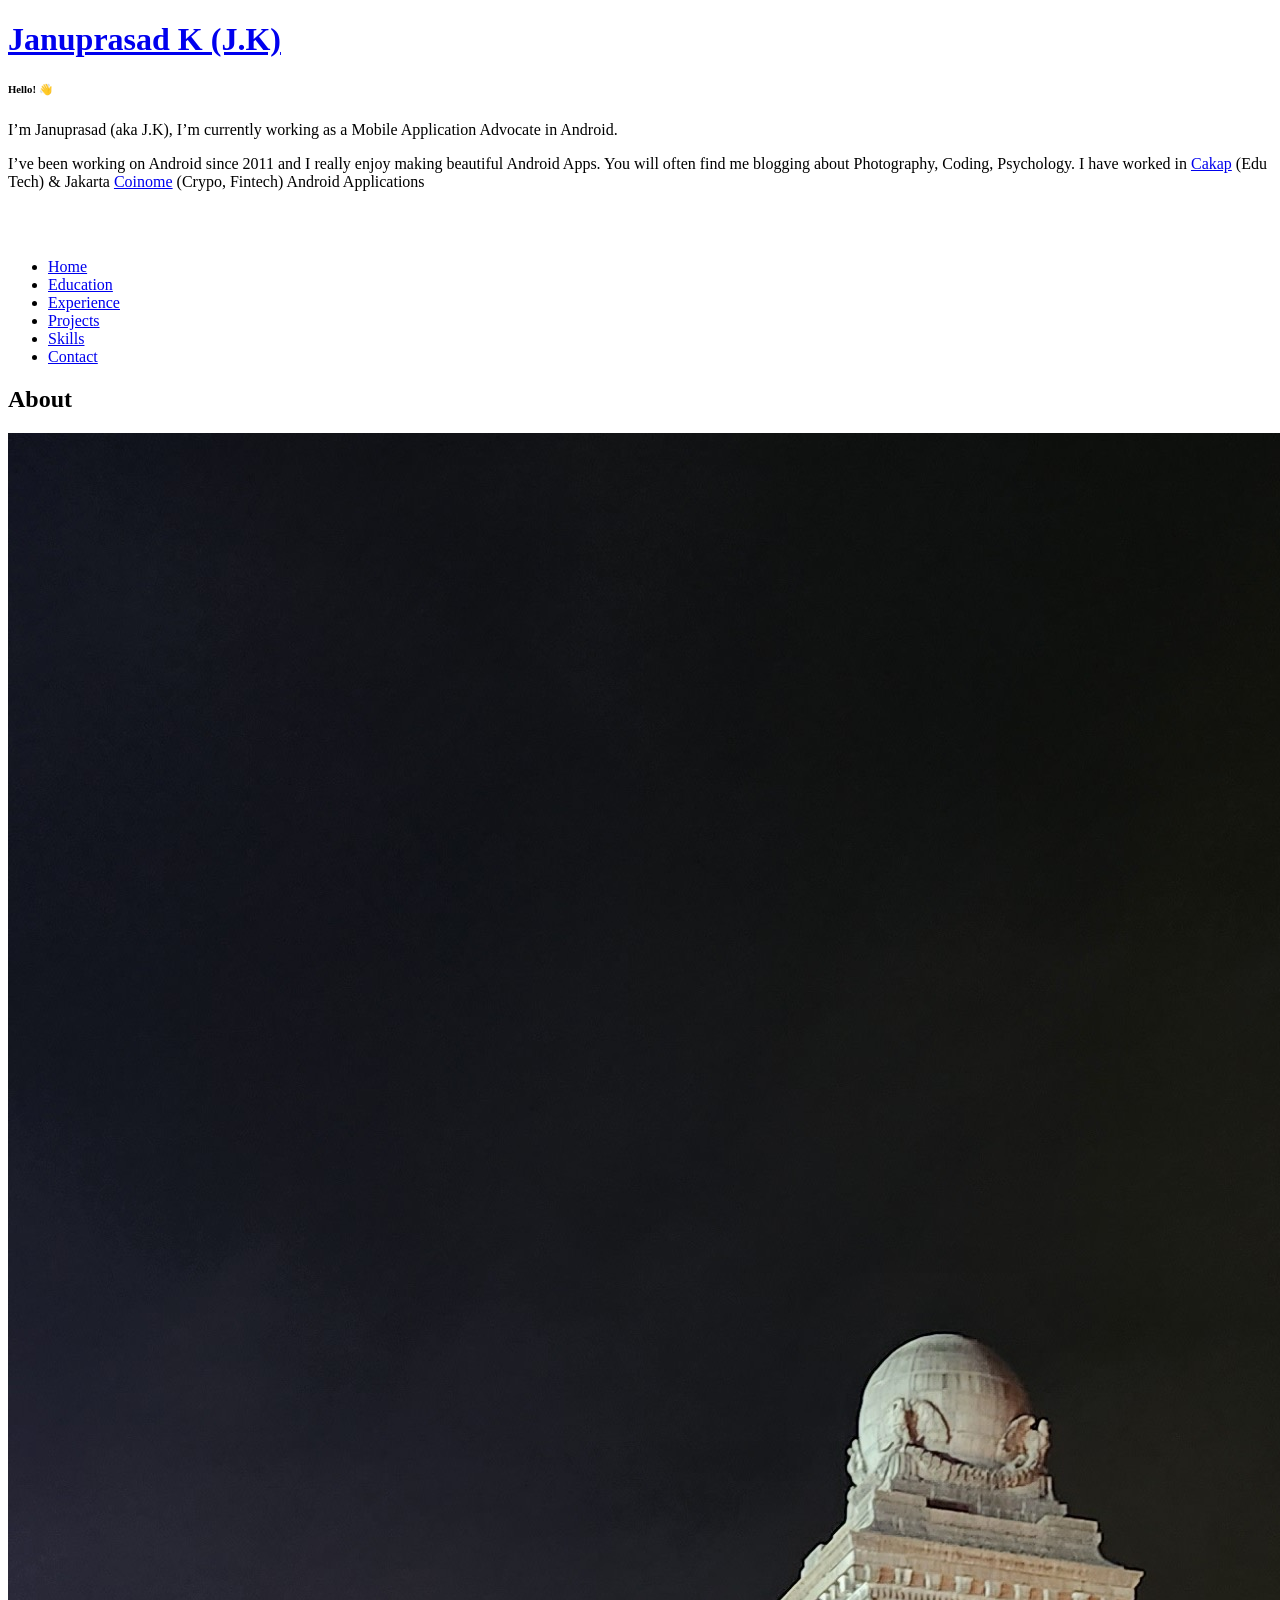
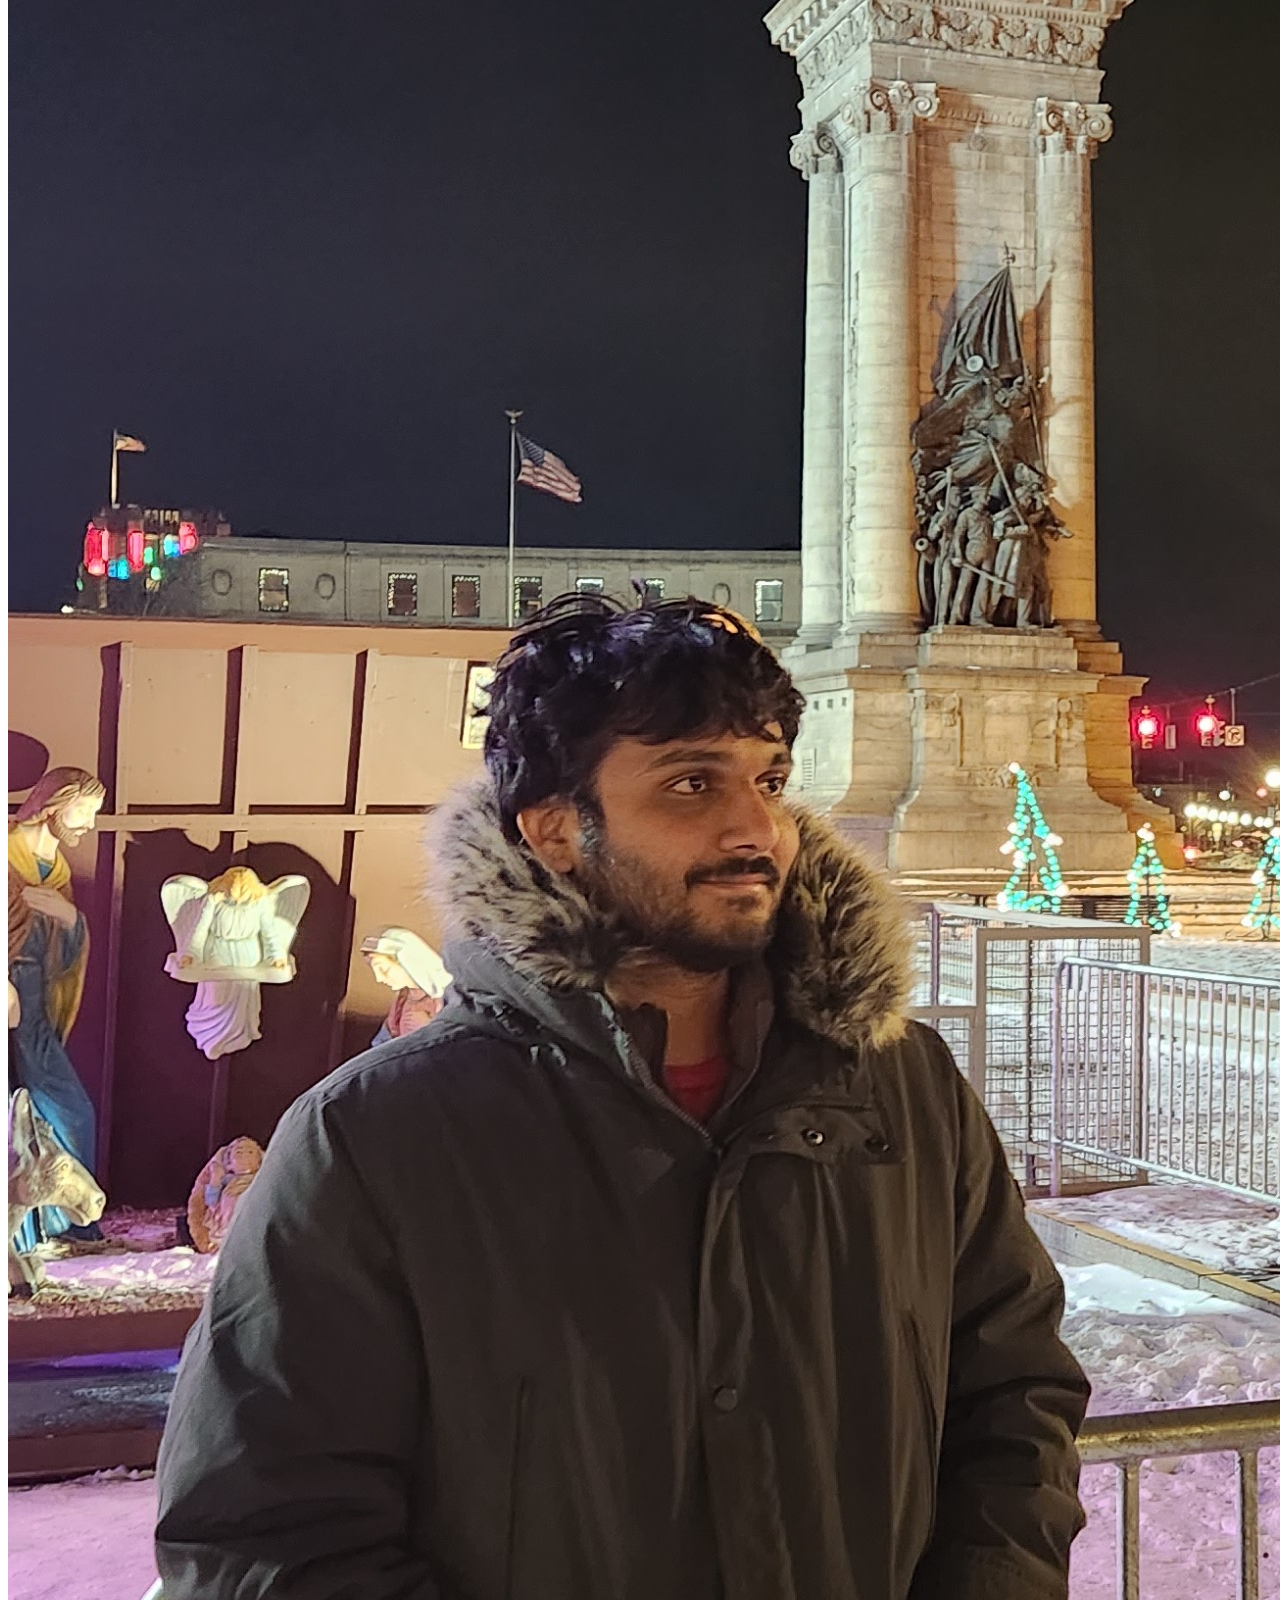
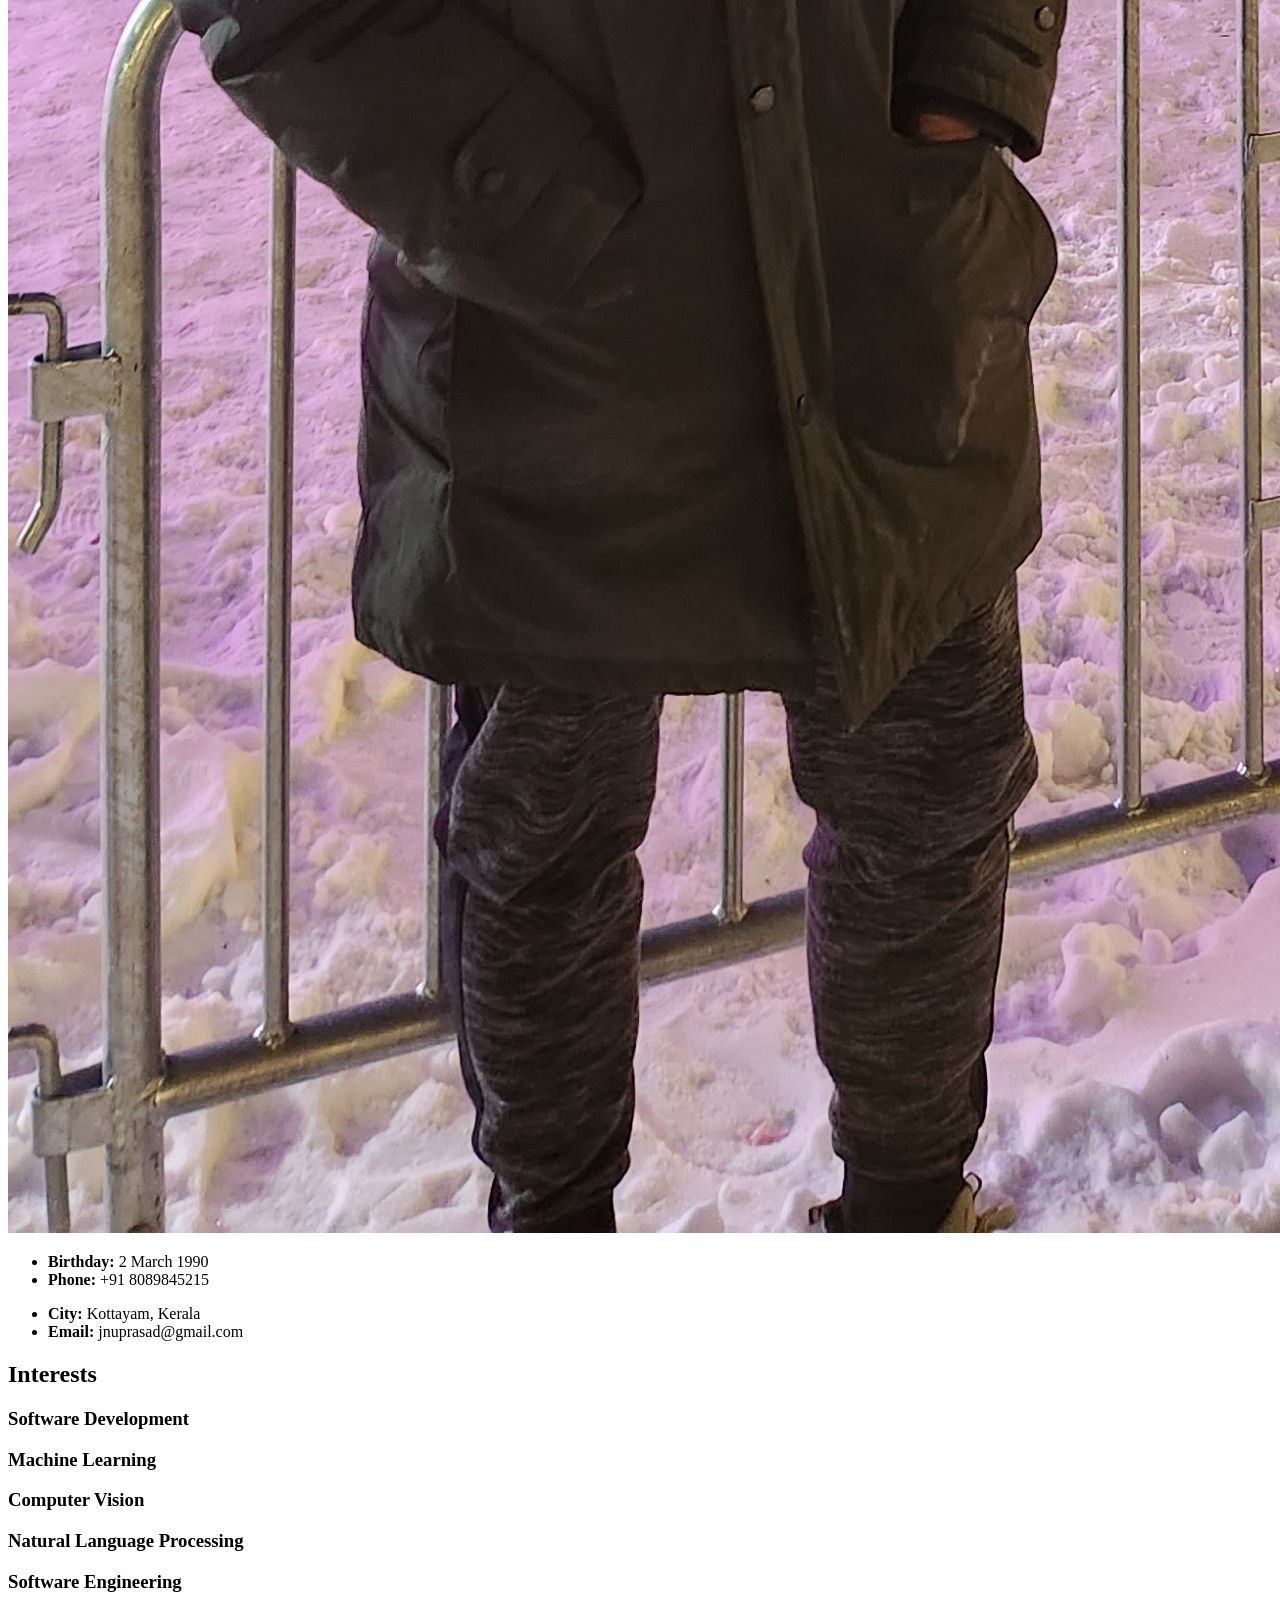
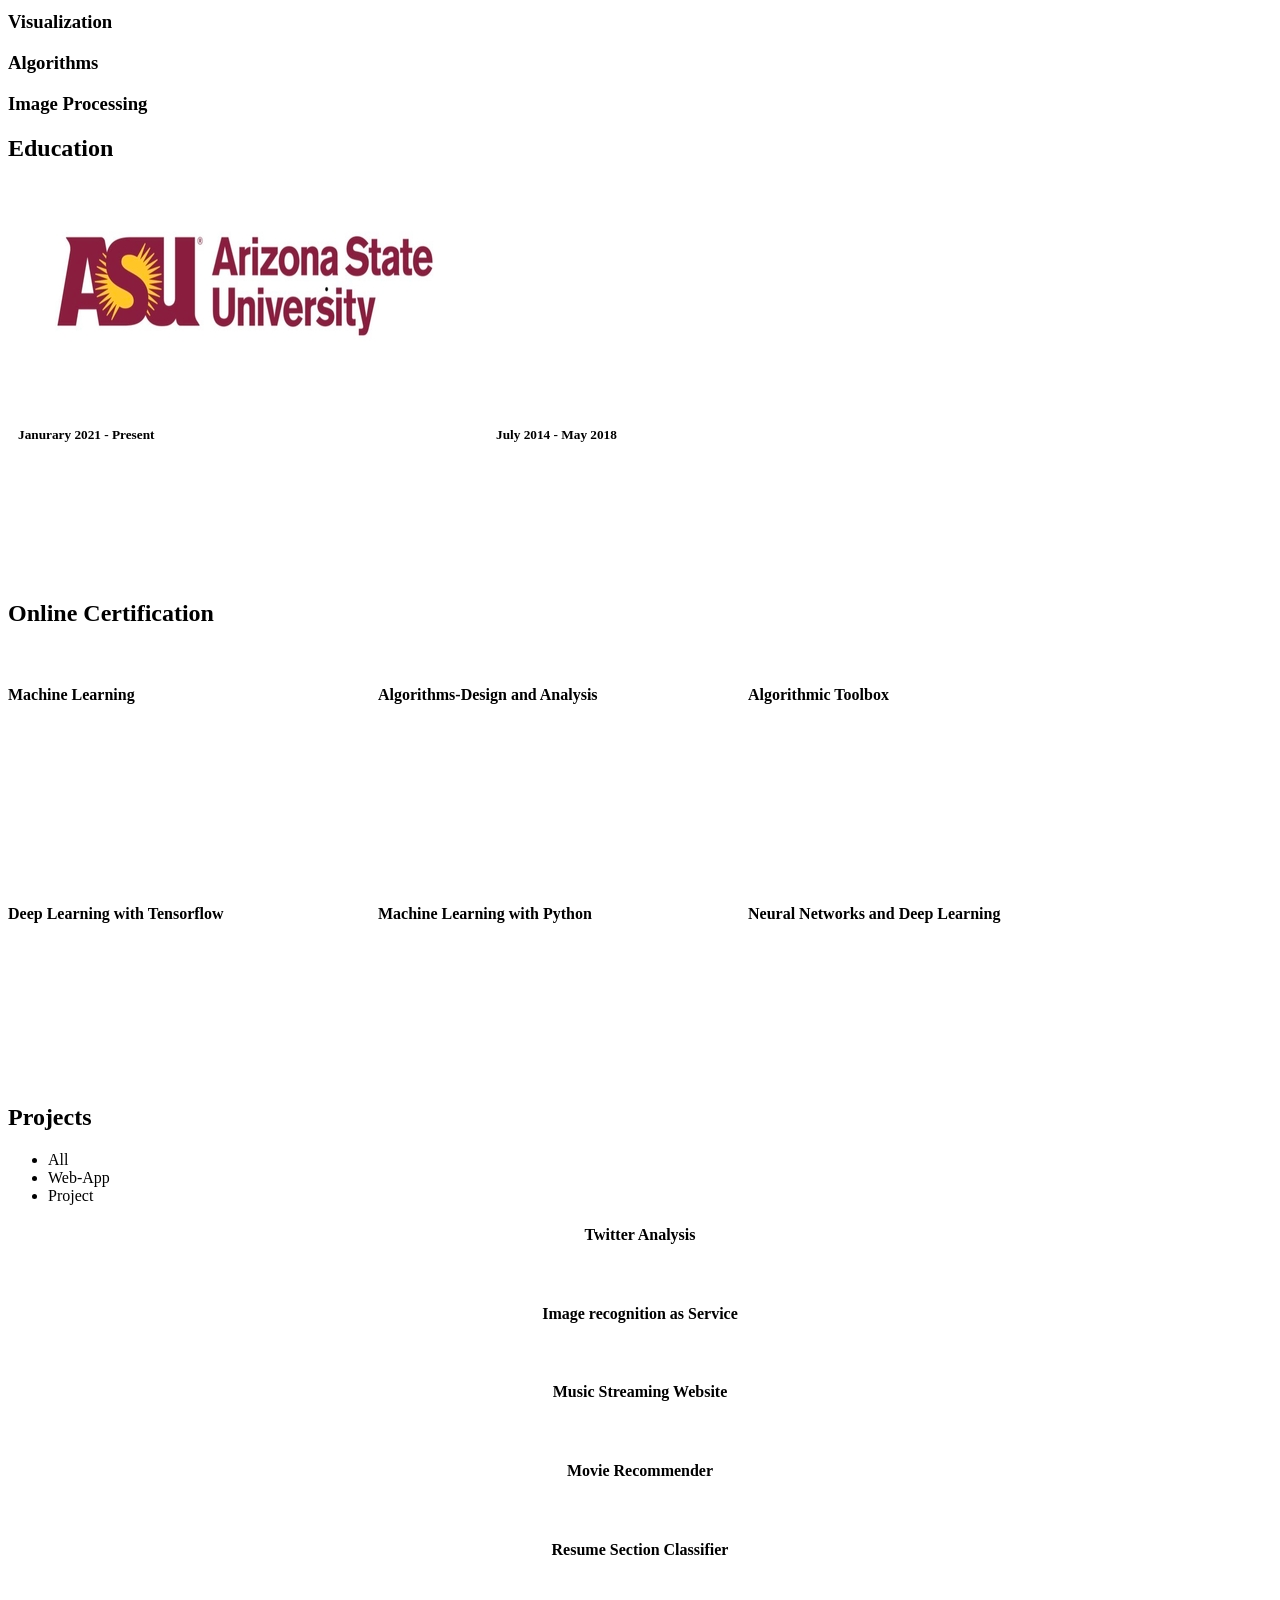
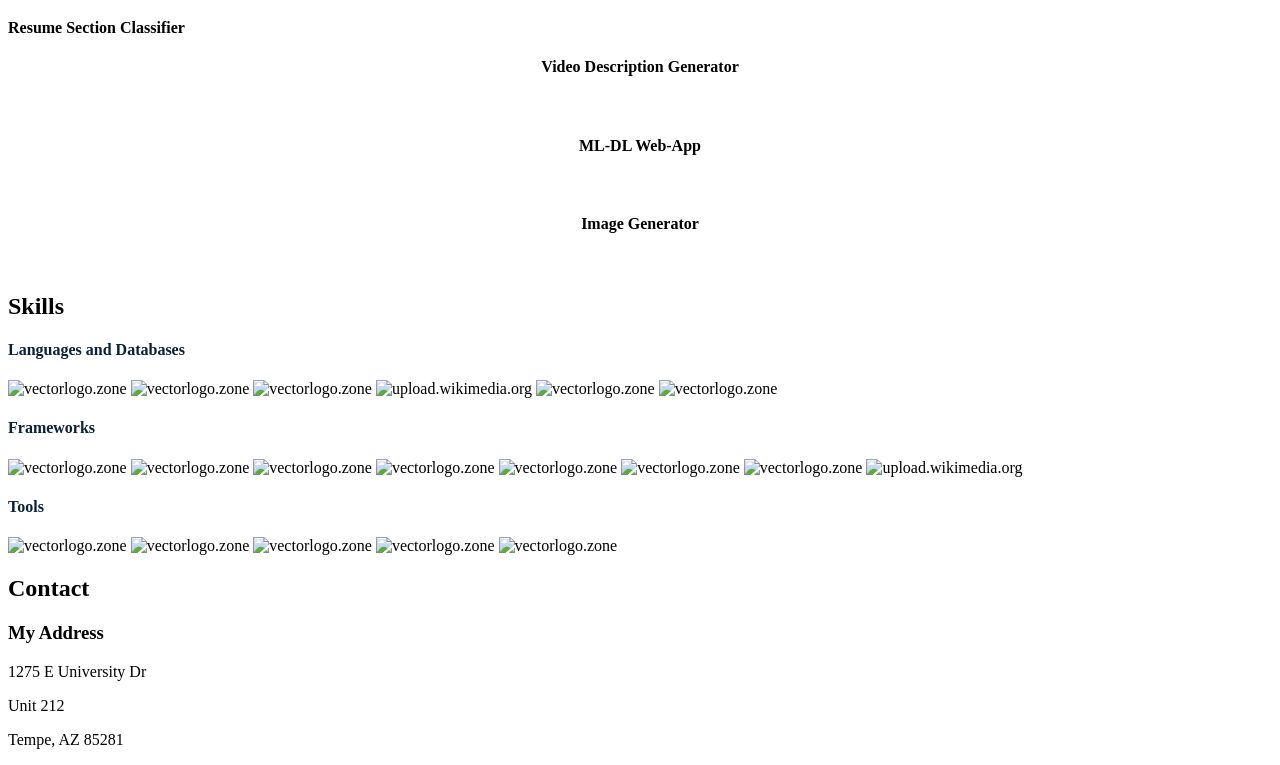
==== index.html @ edfb6b68 "add some info" ====
<!DOCTYPE html>
<html lang="en">

<head>
  <!-- Google Tag Manager -->
  <script>(function(w,d,s,l,i){w[l]=w[l]||[];w[l].push({'gtm.start':
  new Date().getTime(),event:'gtm.js'});var f=d.getElementsByTagName(s)[0],
  j=d.createElement(s),dl=l!='dataLayer'?'&l='+l:'';j.async=true;j.src=
  'https://www.googletagmanager.com/gtm.js?id='+i+dl;f.parentNode.insertBefore(j,f);
  })(window,document,'script','dataLayer','GTM-5BB8W2X');</script>
  <!-- End Google Tag Manager -->
  <link rel="icon" type="image/png" href="/favicon.png"/>
  <meta charset="utf-8">
  <meta content="width=device-width, initial-scale=1.0" name="viewport">

  <title>Januprasad Portfolio</title>
  <meta content="" name="descriptison">
  <meta content="" name="keywords">
  <script defer data-domain="januprasad.github.io" src="https://userinsights.problempulse.store/js/script.js"></script>

  <!-- Google Fonts -->
  <link href="https://fonts.googleapis.com/css?family=Open+Sans:300,300i,400,400i,600,600i,700,700i|Raleway:300,300i,400,400i,500,500i,600,600i,700,700i|Poppins:300,300i,400,400i,500,500i,600,600i,700,700i" rel="stylesheet">

  <!-- Vendor CSS Files -->
  <link href="assets/vendor/bootstrap/css/bootstrap.min.css" rel="stylesheet">
  <link href="assets/vendor/icofont/icofont.min.css" rel="stylesheet">
  <link href="assets/vendor/remixicon/remixicon.css" rel="stylesheet">
  <link href="assets/vendor/owl.carousel/assets/owl.carousel.min.css" rel="stylesheet">
  <link href="assets/vendor/boxicons/css/boxicons.min.css" rel="stylesheet">
  <link href="assets/vendor/venobox/venobox.css" rel="stylesheet">

  <!-- Template Main CSS File -->
  <link href="assets/css/style.css" rel="stylesheet">


  <!-- Global site tag (gtag.js) - Google Analytics -->
  <script async src="https://www.googletagmanager.com/gtag/js?id=UA-169007209-3"></script>
  <script>
    window.dataLayer = window.dataLayer || [];
    function gtag(){dataLayer.push(arguments);}
    gtag('js', new Date());

    gtag('config', 'UA-169007209-3');
  </script>



  <!-- =======================================================
  * Template Name: Personal - v2.1.0
  * Template URL: https://bootstrapmade.com/personal-free-resume-bootstrap-template/
  * Author: BootstrapMade.com
  * License: https://bootstrapmade.com/license/
  ======================================================== -->
</head>

<body>
  
  <!-- Google Tag Manager (noscript) -->
  <noscript><iframe src="https://www.googletagmanager.com/ns.html"
  height="0" width="0" style="display:none;visibility:hidden"></iframe></noscript>
  <!-- End Google Tag Manager (noscript) -->
  <!-- ======= Header ======= -->
  <header id="header" class="header-tops">
    <div class="container">
      <h1><a href="index.html">Januprasad K (J.K)</a></h1>
      <h6 id="hello">Hello! 👋</h3>
      <p>I’m Januprasad (aka J.K), I’m currently working as a Mobile Application Advocate in Android.</p>
      <p>I’ve been working on Android since 2011 and I really enjoy making beautiful Android Apps. You will often find me blogging about Photography, Coding, Psychology. I have worked in <a href="https://cakap.com/">Cakap</a> (Edu Tech) &amp; Jakarta <a href="https://coinome.com/">Coinome</a>
      (Crypo, Fintech) Android Applications</p>
      <h2 style="color:#fff">I'm <span class="typing" style="color:#12D640"></span></h2>

      <!-- Hiding nav remove #hidden in html to unhide-->

      <nav class="nav-menu#hidden d-none d-lg-block#hidden">
        <ul>
          <li class="active"><a href="#header"> <span>Home</span></a></li>
          <!-- <li><a href="#about"><span>About</span></a></li> -->
          <li><a href="#education"> <span>Education</span></a></li>
          <li><a href="#experience"> <span>Experience</span></a></li>
         <!-- <li><a href="#projects"> <span>Projects</span></a></li> -->
          <li><a href="#portfolio"> <span>Projects</span></a></li>
          <li><a href="#skills"> <span>Skills</span></a></li>
          <!-- <li><a href="#links"> <span>Resume & Links</span></a></li> -->
          <li><a href="#contacts"> <span>Contact</span></a></li>

        </ul>
      </nav>

      <div class="social-links">
          <a href="https://www.linkedin.com/in/januprasad" target="_blank" class="linkedin"><i class="bx bxl-linkedin"></i></a>
          <a href="https://www.github.com/januprasad" target="_blank" class="github"><i class="bx bxl-github"></i></a>
          <a href="mailto:jnuprasad@gmail.com" target="_blank" class="google"><i class='bx bxs-envelope'></i></a>
          <a href="Januprasad.Senior.Android.pdf" target="_blank" class="google"><i class='bx bxs-report'></i></a>
          <a href="https://www.medium.com/@januprasad" target="_blank" class="google"><i class='bx bxs-medium'></i></a>
      </div>

    </div>
  </header><!-- End Header -->

  <!-- ======= About Section ======= -->
  <section id="about" class="about">

    <!-- ======= About Me ======= -->
    <div class="about-me container">

      <div class="section-title">
        <h2>About</h2>
      </div>

      <div class="row">
        <div class="col-lg-4" data-aos="fade-right">
          <img src="assets/img/profile.jpg" class="img-fluid" alt="">
        </div>
        <div class="col-lg-8 pt-4 pt-lg-0 content" data-aos="fade-left">
          <p>
          </p>
          <div class="row">
            <div class="col-lg-6">
              <ul>
                <li><i class="icofont-rounded-right"></i> <strong>Birthday:</strong> 2 March 1990</li>
                <li><i class="icofont-rounded-right"></i> <strong>Phone:</strong> +91 8089845215</li>
              </ul>
            </div>
            <div class="col-lg-6">
              <ul>
                <li><i class="icofont-rounded-right"></i> <strong>City:</strong> Kottayam, Kerala</li>
                <li><i class="icofont-rounded-right"></i> <strong>Email:</strong> jnuprasad@gmail.com</li>
              </ul>
            </div>
          </div>
        </div>
      </div>

    </div><!-- End About Me -->

    <!-- ======= Interests ======= -->
    <div class="interests container">

      <div class="section-title">
        <h2>Interests</h2>
      </div>

      <div class="row">
        <div class="col-lg-3 col-md-4">
          <div class="icon-box">
            <i class="ri-global-line" style="color: #ffbb2c;"></i>
            <h3>Software Development</h3>
          </div>
        </div>
        <div class="col-lg-3 col-md-4 mt-4 mt-md-0">
          <div class="icon-box">
            <i class="ri-database-2-line" style="color: #5578ff;"></i>
            <h3>Machine Learning</h3>
          </div>
        </div>
        <div class="col-lg-3 col-md-4 mt-4 mt-md-0">
          <div class="icon-box">
            <i class="ri-camera-3-line" style="color: #e80368;"></i>
            <h3>Computer Vision</h3>
          </div>
        </div>
        <div class="col-lg-3 col-md-4 mt-4 mt-lg-0">
          <div class="icon-box">
            <i class="ri-english-input" style="color: #1c7d32;"></i>
            <h3>Natural Language Processing</h3>
          </div>
        </div>
        <div class="col-lg-3 col-md-4 mt-4">
          <div class="icon-box">
            <i class="ri-code-s-slash-fill" style="color: #28a745;"></i>
            <h3>Software Engineering</h3>
          </div>
        </div>
        <div class="col-lg-3 col-md-4 mt-4">
          <div class="icon-box">
            <i class="ri-bar-chart-box-line" style="color: #f1081f;"></i>
            <h3>Visualization</h3>
          </div>
        </div>
        <div class="col-lg-3 col-md-4 mt-4">
          <div class="icon-box">
            <i class="ri-file-list-3-line" style="color: #47aeff;"></i>
            <h3>Algorithms</h3>
          </div>
        </div>
        <div class="col-lg-3 col-md-4 mt-4">
          <div class="icon-box">
            <i class="ri-image-line" style="color: #ffc107;"></i>
            <h3>Image Processing</h3>
          </div>
        </div>
      </div>

    </div><!-- End Interests -->
  </section><!-- End About Section -->



  <!-- ======= Education Section ======= -->
  <section id="education" class="services">
    <div class="container">
      <div class="section-title">
        <h2>Education</h2>
      </div>
      <div class="row">
        <div class="col-lg-12" data-aos="fade-up" style="display: inline-block;">


            <div class="col-md-4 mt-4 mt-md-0 icon-box" data-aos="fade-up" data-aos-delay="100" style="padding:0px 0px;padding-bottom: 5px;display: inline-block;">
              <img src="assets/img/education/ASU.jpg" class="img-fluid" alt="">
              <!-- <h4 style="text-align:left;"><a href="https://www.asu.edu/" target="_blank" style="color:#12d640">Arizona State University</a><br> </h4> -->
              <p style="text-align:left;color:#fff;padding: 5px 10px;"><em>MS in Computer Science</em></p>
              <h5 style="text-align:left;padding: 0px 10px;">Janurary 2021 - Present</h5>
              <h6 style="text-align:left;color:#fff;padding: 0px 10px;">Relevant Coursework</h6>
              <ul style="text-align:left;color:#fff;">
                <li>Distributed Database Systems</li>
                <li>Cloud Computing</li>
                <li>Foundation Of Algorithms</li>
              </ul>
            </div>
            <div class="col-md-4 mt-4 mt-md-0 icon-box" data-aos="fade-up" data-aos-delay="100" style="padding:0px 0px;padding-bottom: 5px;display: inline-block;">
              <img src="assets/img/education/au.png" class="img-fluid" alt="">
              <!-- <h4 style="text-align:left;"><a href="https://ahduni.edu.in/" target="_blank" style="color:#12d640">Ahmedabad University</a><br> </h4> -->
              <p style="text-align:left;color:#fff;padding: 5px 10px;"><em>B.Tech. in Information and Communication Technology</em></p>
              <h5 style="text-align:left;padding: 0px 10px;">July 2014 - May 2018</h5>
              <h6 style="text-align:left;color:#fff;padding: 0px 10px;">Relevant Coursework</h6>
              <ul style="text-align:left;color:#fff;">
                <!-- <li>Data Structures &amp; Algorithms</li> -->
                <li>Database Management Systems</li>
                <!-- <li>Operating Systems</li> -->
                <li>Algorithms &amp; Optimization for Big Data</li>
                <li>Machine Learning</li>
                <!-- <li>Computer Vision</li> -->
              </ul>
            </div>
          </div>
        </div>
      </div>


    <div class="portfolio">
    <div class="container">
      <div class="section-title">
        <h2>Online Certification</h2>
      </div>

      <div class="row portfolio-container" style="position: relative; height: 437.75px;">

         <div class="col-lg-4 col-md-6 portfolio-item filter-app" style="position: absolute; left: 0px; top: 0px;">
          <div class="portfolio-wrap">
            <img src="assets/img/certification/stanford.jpg" class="img-fluid" alt="">
            <div class="portfolio-info">
              <h4>Machine Learning</h4>
              <div class="portfolio-links">
                <a href="https://www.coursera.org/account/accomplishments/certificate/2BTJ636Q2E93?utm_medium=certificate&amp;utm_source=link&amp;utm_campaign=copybutton_certificate/" target="_blank" title="Certificate"><i class="bx bx-link"></i></a>
              </div>
            </div>
           </div>
          </div>

        <div class="col-lg-4 col-md-6 portfolio-item filter-app" style="position: absolute; left: 370px; top: 0px;">
          <div class="portfolio-wrap">
            <img src="assets/img/certification/stanford.jpg" class="img-fluid" alt="">
            <div class="portfolio-info">
              <h4>Algorithms-Design and Analysis</h4>
              <div class="portfolio-links">
                <a href="https://www.coursera.org/account/accomplishments/certificate/6THRQXYE9EHZ?utm_medium=certificate&amp;utm_source=link&amp;utm_campaign=copybutton_certificate" target="_blank" title="Certificate"><i class="bx bx-link"></i></a>
              </div>
            </div>
          </div>
        </div>

        <div class="col-lg-4 col-md-6 portfolio-item filter-app" style="position: absolute; left: 740px; top: 0px;">
          <div class="portfolio-wrap">
            <img src="assets/img/certification/ucsd.jpg" class="img-fluid" alt="">
            <div class="portfolio-info">
              <h4>Algorithmic Toolbox</h4>
              <div class="portfolio-links">
                <a href="https://coursera.org/share/98bbfb990484fac370d5e5ed14334ea4" target="_blank" title="Certificate"><i class="bx bx-link"></i></a>
              </div>
            </div>
          </div>
        </div>

        <div class="col-lg-4 col-md-6 portfolio-item filter-project" style="position: absolute; left: 0px; top: 218.875px;">
          <div class="portfolio-wrap">
            <img src="assets/img/certification/ibm.jpg" class="img-fluid" alt="">
            <div class="portfolio-info">
              <h4>Deep Learning with Tensorflow</h4>
              <div class="portfolio-links">
                <a href="https://drive.google.com/file/d/1FSwPt19EzY_tpvqkE6igtLf3gccKcssC/view?usp=sharing" target="_blank" title="Certificate"><i class="bx bx-link"></i></a>
              </div>
            </div>
          </div>
        </div>

        <div class="col-lg-4 col-md-6 portfolio-item filter-project" style="position: absolute; left: 370px; top: 218.875px;">
          <div class="portfolio-wrap">
            <img src="assets/img/certification/ibm.jpg" class="img-fluid" alt="">
            <div class="portfolio-info">
              <h4>Machine Learning with Python</h4>
              <div class="portfolio-links">
                <a href="https://drive.google.com/file/d/1gimySw_NPzCJ54dqZ2j2wYyz-JDOg-S0/view?usp=sharing" target="_blank" title="Certificate"><i class="bx bx-link"></i></a>
              </div>
            </div>
          </div>
        </div>


        <div class="col-lg-4 col-md-6 portfolio-item filter-project" style="position: absolute; left: 740px; top: 218.875px;">
          <div class="portfolio-wrap">
            <img src="assets/img/certification/dai.jpg" class="img-fluid" alt="">
            <div class="portfolio-info">
              <h4>Neural Networks and Deep Learning</h4>
              <div class="portfolio-links">
                <a href="https://www.coursera.org/account/accomplishments/certificate/ELXZ6FE2BU7X?utm_medium=certificate&amp;utm_source=link&amp;utm_campaign=copybutton_certificate/" target="_blank" title="Certificate"><i class="bx bx-link"></i></a>
              </div>
            </div>
          </div>
        </div>

      </div>
    </div>
    </div>

  </section>
  <!-- End Education Section -->



  <!-- Start Experience Section -->


  <!-- End Experience Section -->



  <!-- Start Project Section -->
  <section id="portfolio" class="portfolio">
    <div class="container">

      <div class="section-title">
        <h2>Projects</h2>
      </div>

      <div class="row">
        <div class="col-lg-12 d-flex justify-content-center">
          <ul id="portfolio-flters">
            <li data-filter="*" class="filter-active">All</li>
            <li data-filter=".filter-app">Web-App</li>
            <li data-filter=".filter-project">Project</li>
          </ul>
        </div>
      </div>

      <div class="row portfolio-container">

        <div class="col-lg-4 col-md-6 portfolio-item filter-app">
          <center><h4>Twitter Analysis</h4></center>
          <div class="portfolio-wrap">
            <img src="assets/img/project/twitteranalysis.jpg" class="img-fluid" alt="">
            <div class="portfolio-info">
              
              <div class="portfolio-links">
                <a href="projects/twitteranalysis.html" data-gall="portfolioDetailsGallery" data-vbtype="iframe" class="venobox" title="Project Details"><i class="bx bx-info-circle"></i></a>
              </div>
            </div>
          </div>
        </div>

        <div class="col-lg-4 col-md-6 portfolio-item filter-app">
          <center><h4>Image recognition as Service</h4></center>
          <div class="portfolio-wrap">
            <img src="assets/img/project/iras.jpeg" class="img-fluid" alt="">
            <div class="portfolio-info">
              
              <div class="portfolio-links">
                <a href="projects/iras.html" data-gall="portfolioDetailsGallery" data-vbtype="iframe" class="venobox" title="Project Details"><i class="bx bx-info-circle"></i></a>
              </div>
            </div>
          </div>
        </div>

        <div class="col-lg-4 col-md-6 portfolio-item filter-app">
          <center><h4>Music Streaming Website</h4></center>
          <div class="portfolio-wrap">
            <img src="assets/img/project/musicplayer.jpg" class="img-fluid" alt="">
            <div class="portfolio-info">
              
              <div class="portfolio-links">
                <a href="projects/musicplayer.html" data-gall="portfolioDetailsGallery" data-vbtype="iframe" class="venobox" title="Project Details"><i class="bx bx-info-circle"></i></a>
              </div>
            </div>
          </div>
        </div>

        <div class="col-lg-4 col-md-6 portfolio-item filter-app">
          <center><h4>Movie Recommender</h4></center>
          <div class="portfolio-wrap">
            <img src="assets/img/project/recommender.jpg" class="img-fluid" alt="">
            <div class="portfolio-info">
              
              <div class="portfolio-links">
                <a href="projects/recommender.html" data-gall="portfolioDetailsGallery" data-vbtype="iframe" class="venobox" title="Project Details"><i class="bx bx-info-circle"></i></a>
              </div>
            </div>
          </div>
        </div>

        <!-- <div class="col-lg-4 col-md-6 portfolio-item filter-app">
          <center><h4>To-Do App</h4></center>
          <div class="portfolio-wrap">
            <img src="assets/img/project/todo.jpg" class="img-fluid" alt="">
            <div class="portfolio-info">
              <div class="portfolio-links">
                <a href="projects/todo.html" data-gall="portfolioDetailsGallery" data-vbtype="iframe" class="venobox" title="Project Details"><i class="bx bx-info-circle"></i></a>
              </div>
            </div>
          </div>
        </div> -->

        <div class="col-lg-4 col-md-6 portfolio-item filter-project">
          <!-- <br> -->
          <center><h4>Resume Section Classifier</h4></center>
          <div class="portfolio-wrap">
            <img src="assets/img/project/resume.jpg" class="img-fluid" alt="">
            <div class="portfolio-info">
              <h4>Resume Section Classifier</h4>
              <div class="portfolio-links">
                <a href="projects/resume.html" data-gall="portfolioDetailsGallery" data-vbtype="iframe" class="venobox" title="Project Details"><i class="bx bx-info-circle"></i></a>
              </div>
            </div>
          </div>
        </div>

        <!-- <div class="col-lg-4 col-md-6 portfolio-item filter-app">
          <br>
          <center><h4>Tech Blog</h4></center>
          <div class="portfolio-wrap">
            <img src="assets/img/project/blog.jpg" class="img-fluid" alt="">
            <div class="portfolio-info">
              <div class="portfolio-links">
                <a href="projects/blog.html" data-gall="portfolioDetailsGallery" data-vbtype="iframe" class="venobox" title="Project Details"><i class="bx bx-info-circle"></i></a>
              </div>
            </div>
          </div>
        </div> -->

        <div class="col-lg-4 col-md-6 portfolio-item filter-project">
          <center><h4>Video Description Generator</h4></center>
          <div class="portfolio-wrap">
            <img src="assets/img/project/vdg.jpg" class="img-fluid" alt="">
            <div class="portfolio-info">
              <div class="portfolio-links">
                <a href="projects/vdg.html" data-gall="portfolioDetailsGallery" data-vbtype="iframe" class="venobox" title="Project Details"><i class="bx bx-info-circle"></i></a>
              </div>
            </div>
          </div>
        </div>

        <div class="col-lg-4 col-md-6 portfolio-item filter-app">
          <center><h4>ML-DL Web-App</h4></center>
          <div class="portfolio-wrap">
            <img src="assets/img/project/ml.jpg" class="img-fluid" alt="">
            <div class="portfolio-info">
              <div class="portfolio-links">
                <a href="projects/ml.html" data-gall="portfolioDetailsGallery" data-vbtype="iframe" class="venobox" title="Project Details"><i class="bx bx-info-circle"></i></a>
              </div>
            </div>
          </div>
        </div>

        

        <div class="col-lg-4 col-md-6 portfolio-item filter-project">
          <!-- <br> -->
          <center><h4>Image Generator</h4></center>
          <div class="portfolio-wrap">
            <img src="assets/img/project/gan.jpg" class="img-fluid" alt="">
            <div class="portfolio-info">
              <div class="portfolio-links">
                <a href="projects/gan.html" data-gall="portfolioDetailsGallery" data-vbtype="iframe" class="venobox" title="Project Details"><i class="bx bx-info-circle"></i></a>
              </div>
            </div>
          </div>
        </div>

      </div>
    </div>
  </section>

  <!-- End Project Section -->



  <!-- Start Skills Section -->

  <section id="skills" class="services">
    <div class="container">
      <div class="section-title">
        <h2>Skills</h2>
      </div>
      <div class="row">
        <div class="col-lg-12" data-aos="fade-up">
          <div class="col-md-12 mt-4 mt-md-0 icon-box" data-aos="fade-up" data-aos-delay="100" style="background:#fff">
            <h4 style="text-align:left;color:#09203a">Languages and Databases</h4>
                <p style="text-align:left;">
                  <img src="https://www.vectorlogo.zone/logos/python/python-horizontal.svg" alt="vectorlogo.zone" height="50" width="150">
                  <img src="https://www.vectorlogo.zone/logos/java/java-horizontal.svg" alt="vectorlogo.zone" height="50" width="120">
                  <img src="https://www.vectorlogo.zone/logos/w3_html5/w3_html5-ar21.svg" alt="vectorlogo.zone">
                  <img src="https://upload.wikimedia.org/wikipedia/commons/d/d5/CSS3_logo_and_wordmark.svg" alt="upload.wikimedia.org" height="60" width="90">
                  <img src="https://www.vectorlogo.zone/logos/mysql/mysql-horizontal.svg" alt="vectorlogo.zone" height="70" width="130">
                  <img src="https://www.vectorlogo.zone/logos/postgresql/postgresql-horizontal.svg" alt="vectorlogo.zone" height="50" width="190">

                </p>
            </div>
            <div class="col-md-12 mt-4 mt-md-0 icon-box" data-aos="lefade-up" data-aos-delay="100" style="background:#fff">
              <h4 style="text-align:left;color:#09203a">Frameworks</h4>
                <p style="text-align:left;">
                  <img src="https://www.vectorlogo.zone/logos/pocoo_flask/pocoo_flask-ar21.svg" alt="vectorlogo.zone">
                  <img src="https://www.vectorlogo.zone/logos/djangoproject/djangoproject-ar21.svg" alt="vectorlogo.zone">
                  <img src="https://www.vectorlogo.zone/logos/nodejs/nodejs-horizontal.svg" alt="vectorlogo.zone">
                  <img src="https://www.vectorlogo.zone/logos/getbootstrap/getbootstrap-ar21.svg" alt="vectorlogo.zone">
                  <img src="https://www.vectorlogo.zone/logos/tensorflow/tensorflow-ar21.svg" alt="vectorlogo.zone">
                  <img src="https://www.vectorlogo.zone/logos/pytorch/pytorch-ar21.svg" alt="vectorlogo.zone">
                  <img src="https://www.vectorlogo.zone/logos/opencv/opencv-ar21.svg" alt="vectorlogo.zone">
                  <img src="https://upload.wikimedia.org/wikipedia/commons/0/05/Scikit_learn_logo_small.svg" alt="upload.wikimedia.org" width="90" height="70">
              </p>
          </div>
          <div class="col-md-12 mt-4 mt-md-0 icon-box" data-aos="lefade-up" data-aos-delay="100" style="background:#fff">
              <h4 style="text-align:left;color:#09203a">Tools</h4>
                <p style="text-align:left;">
                  <img src="https://www.vectorlogo.zone/logos/git-scm/git-scm-ar21.svg" alt="vectorlogo.zone">
                  <img src="https://www.vectorlogo.zone/logos/amazon_aws/amazon_aws-ar21.svg" alt="vectorlogo.zone">
                  <img src="https://www.vectorlogo.zone/logos/google_cloud/google_cloud-ar21.svg" alt="vectorlogo.zone">
                  <img src="https://www.vectorlogo.zone/logos/heroku/heroku-ar21.svg" alt="vectorlogo.zone">
                  <img src="https://www.vectorlogo.zone/logos/jupyter/jupyter-ar21.svg" alt="vectorlogo.zone">
              </p>
          </div>
        </div>
      </div>
    </div>
  </section>

  <!-- End Skills Section -->


  <!-- Start Contact Section -->

  <section id="contacts" class="contact">
    <div class="container">

      <div class="section-title">
        <h2>Contact</h2>
      </div>

      <div class="row mt-2">

        <div class="col-md-6 d-flex align-items-stretch">
          <div class="info-box">
            <i class="bx bx-map"></i>
            <h3>My Address</h3>
            <p>1275 E University Dr</p>
            <p>Unit 212</p>
            <p>Tempe, AZ 85281</p>
          </div>
        </div>

      <!-- <div id="sfczmlqxr5caww28rswrt8849ghbekgnh3j" ></div><script type="text/javascript" src="https://counter1.stat.ovh/private/counter.js?c=zmlqxr5caww28rswrt8849ghbekgnh3j&down=async" async></script><noscript><a href="https://www.freecounterstat.com" title="free web counter"><img src="https://counter1.stat.ovh/private/freecounterstat.php?c=zmlqxr5caww28rswrt8849ghbekgnh3j" border="0" title="free web counter" alt="free web counter" style="visibility: none;"></a></noscript> -->
    </div>
  </section>

  <!-- End Contact Section -->

  <!-- Vendor JS Files -->
  <script src="assets/vendor/jquery/jquery.min.js"></script>
  <script src="assets/vendor/bootstrap/js/bootstrap.bundle.min.js"></script>
  <script src="assets/vendor/jquery.easing/jquery.easing.min.js"></script>
  <script src="assets/vendor/php-email-form/validate.js"></script>
  <script src="assets/vendor/waypoints/jquery.waypoints.min.js"></script>
  <script src="assets/vendor/counterup/counterup.min.js"></script>
  <script src="assets/vendor/owl.carousel/owl.carousel.min.js"></script>
  <script src="assets/vendor/isotope-layout/isotope.pkgd.min.js"></script>
  <script src="assets/vendor/venobox/venobox.min.js"></script>
  <script src="assets/vendor/typed.js/typed.min.js"></script>
  <script type="text/javascript">
    var typed = new Typed('.typing',{
      strings: ["Senior Android Developer", "Code Reviewer", "Photographer","AI Enthusiast","UI/UX Specialist"],
      loop: true,
      typeSpeed: 65,
      backSpeed: 65
    });
  </script>

  <!-- Template Main JS File -->
  <script src="assets/js/main.js"></script>

</body>

</html>
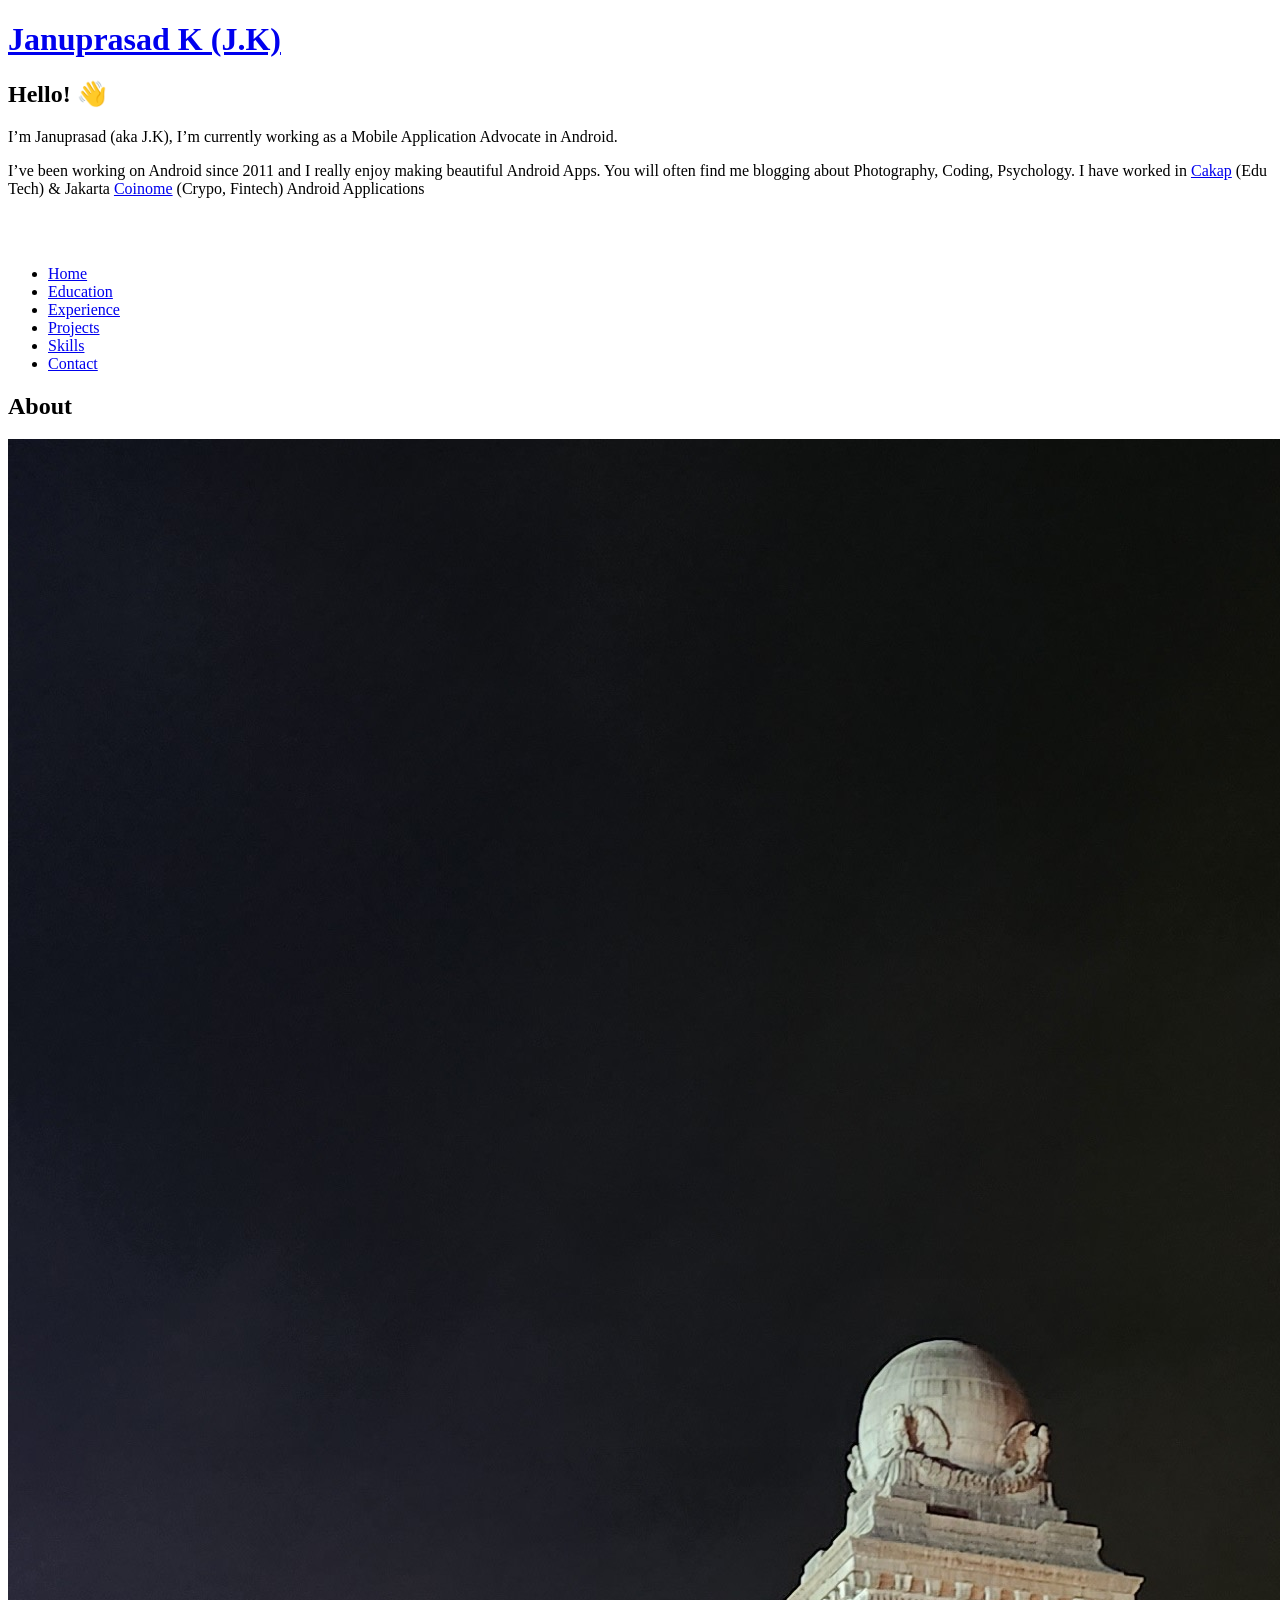
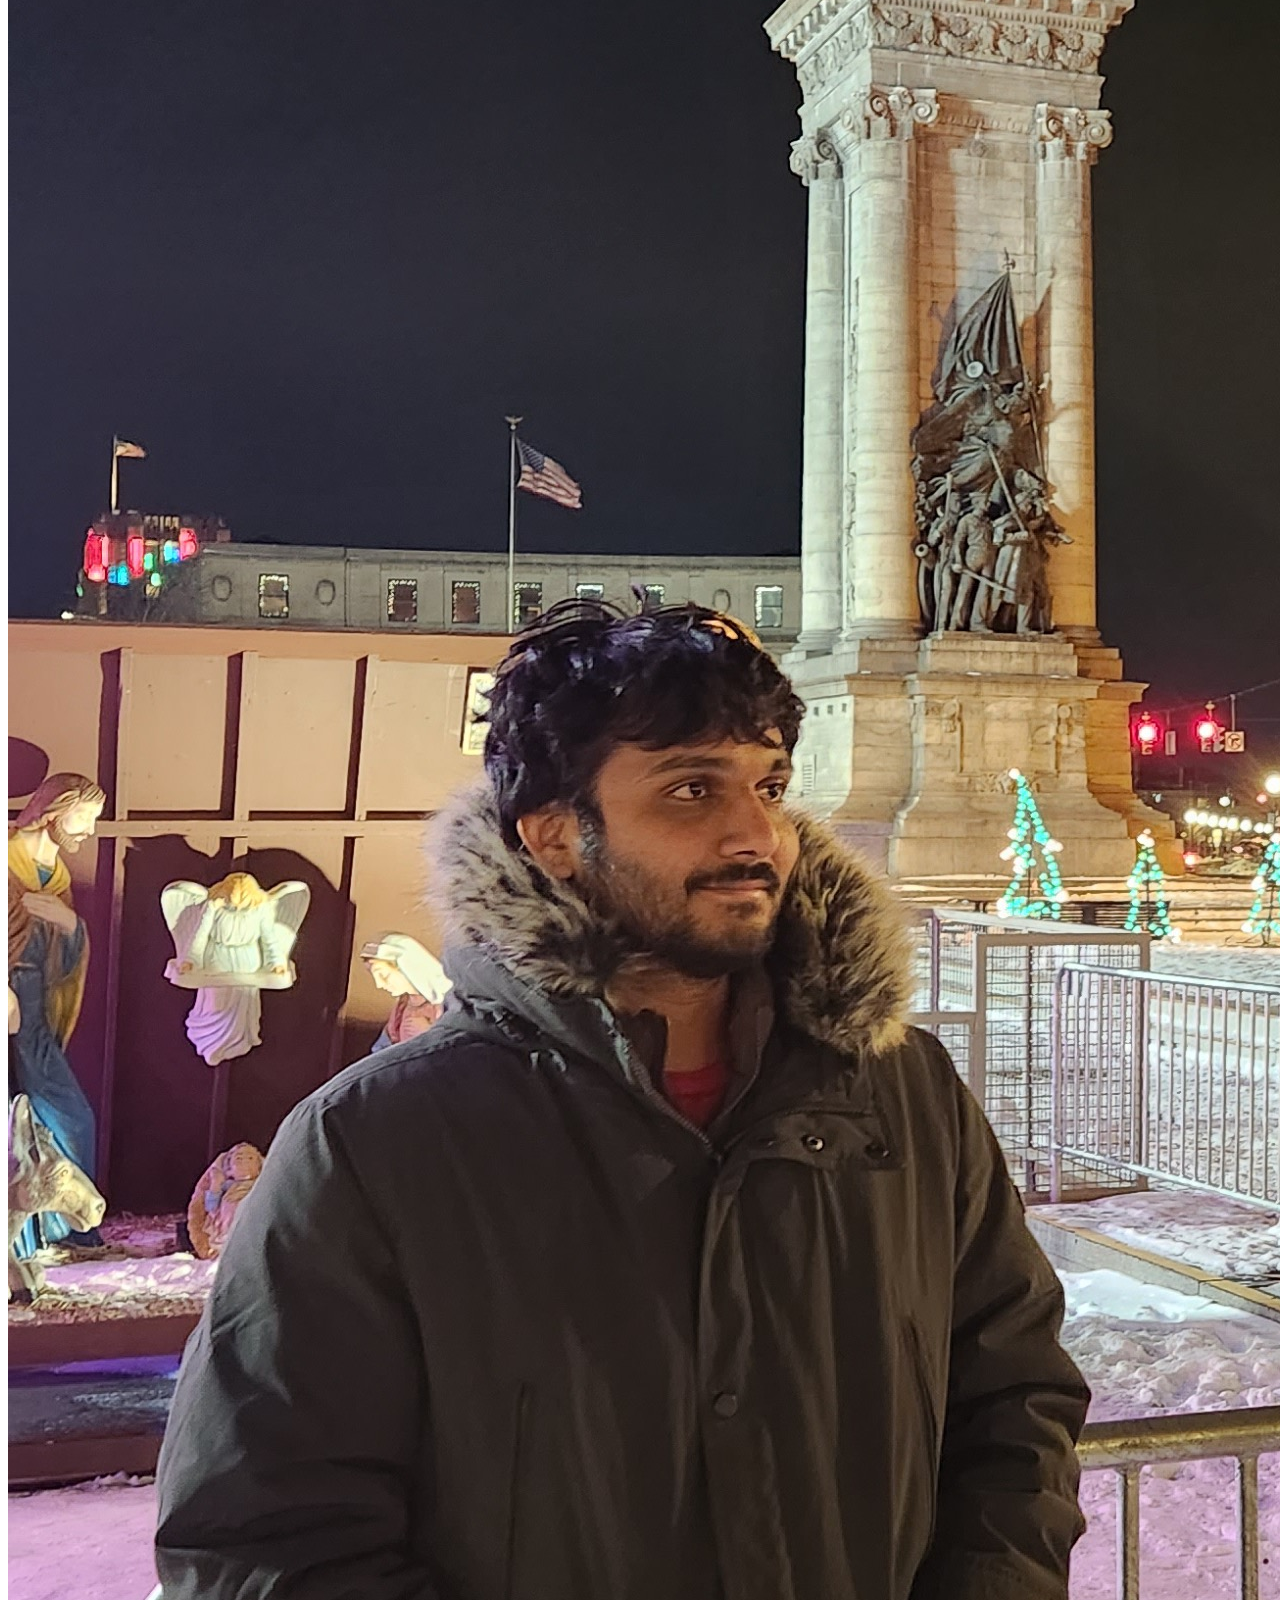
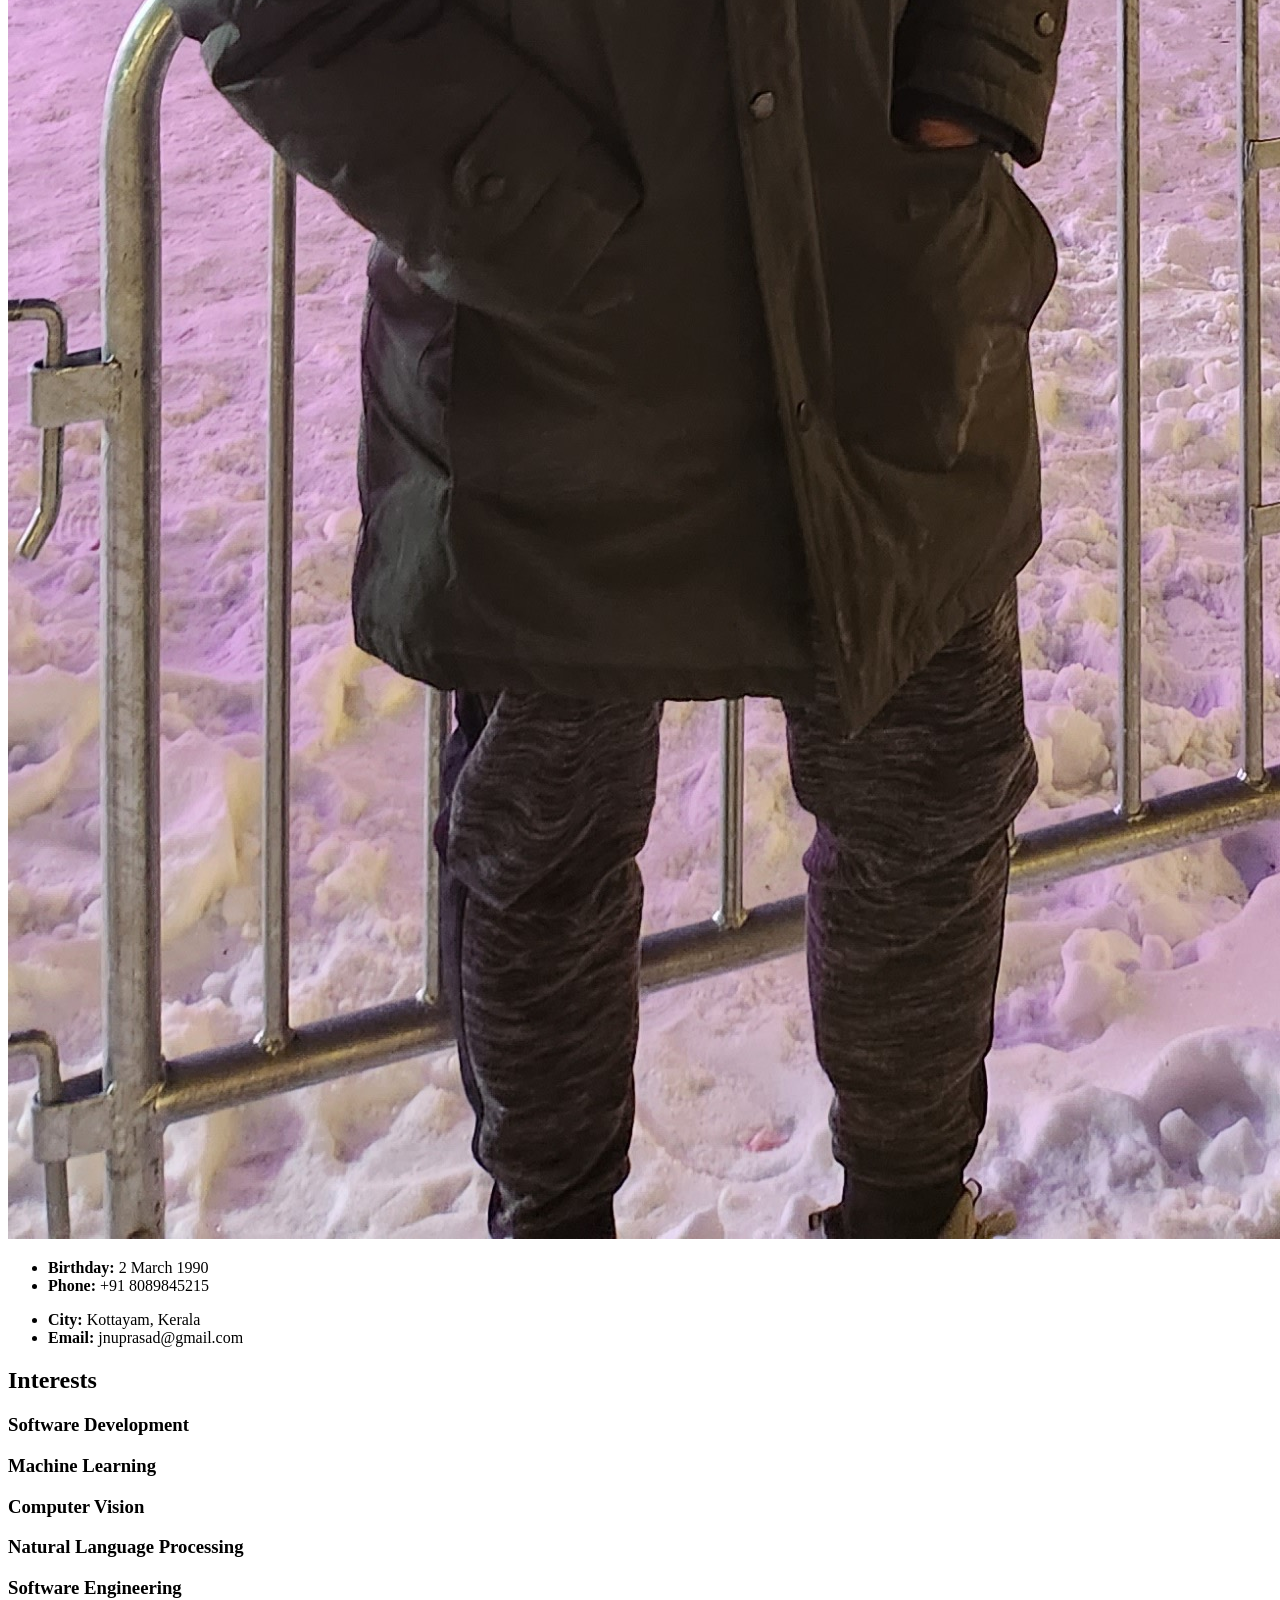
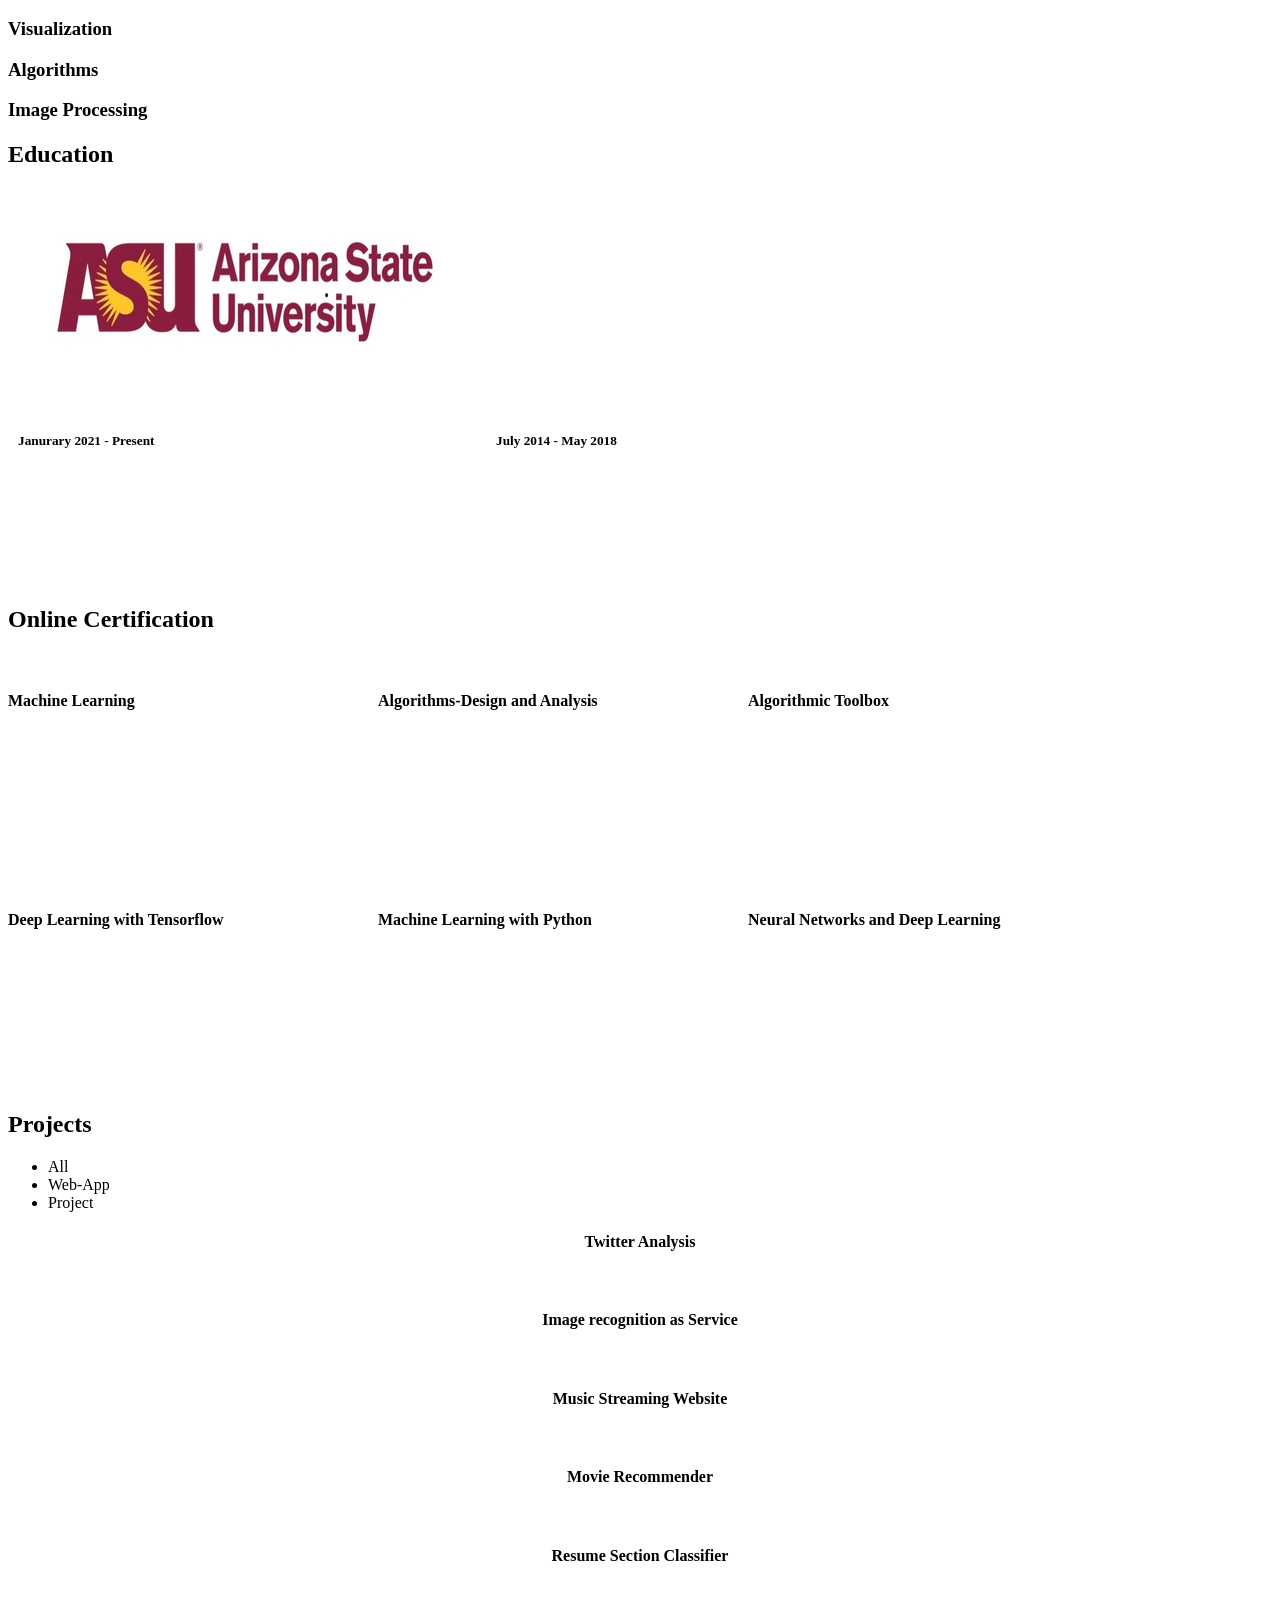
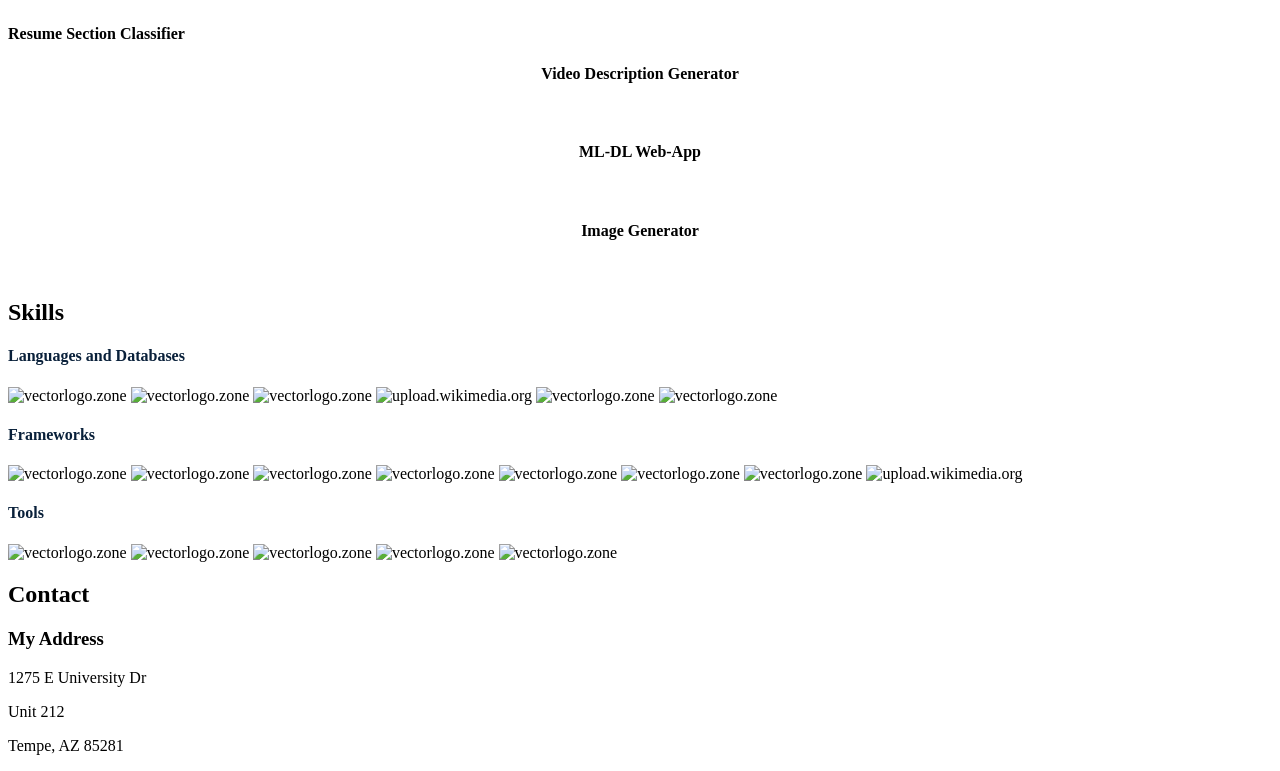
==== commit a83c070d: "revamp about info" ====
--- a/index.html
+++ b/index.html
@@ -63,7 +63,7 @@
   <header id="header" class="header-tops">
     <div class="container">
       <h1><a href="index.html">Januprasad K (J.K)</a></h1>
-      <h6 id="hello">Hello! 👋</h3>
+      <h2 id="hello">Hello! 👋</h2>
       <p>I’m Januprasad (aka J.K), I’m currently working as a Mobile Application Advocate in Android.</p>
       <p>I’ve been working on Android since 2011 and I really enjoy making beautiful Android Apps. You will often find me blogging about Photography, Coding, Psychology. I have worked in <a href="https://cakap.com/">Cakap</a> (Edu Tech) &amp; Jakarta <a href="https://coinome.com/">Coinome</a>
       (Crypo, Fintech) Android Applications</p>
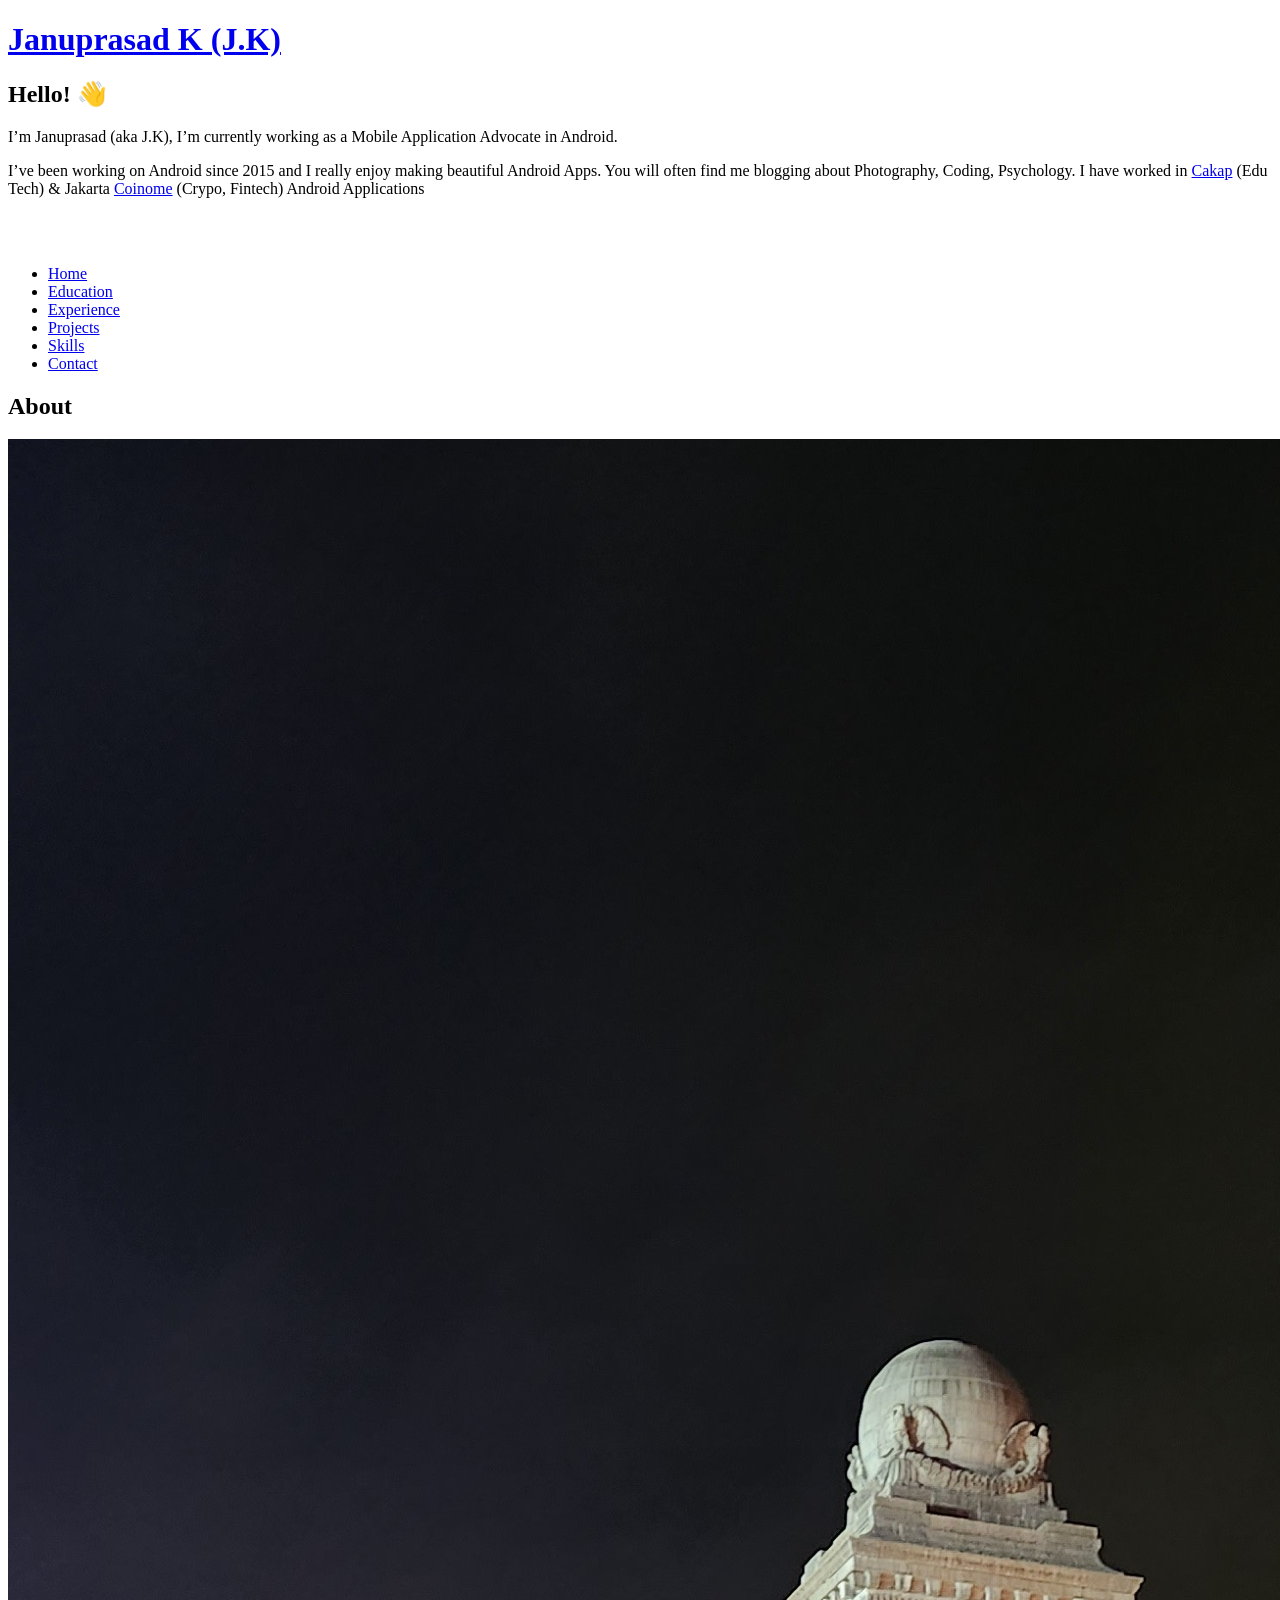
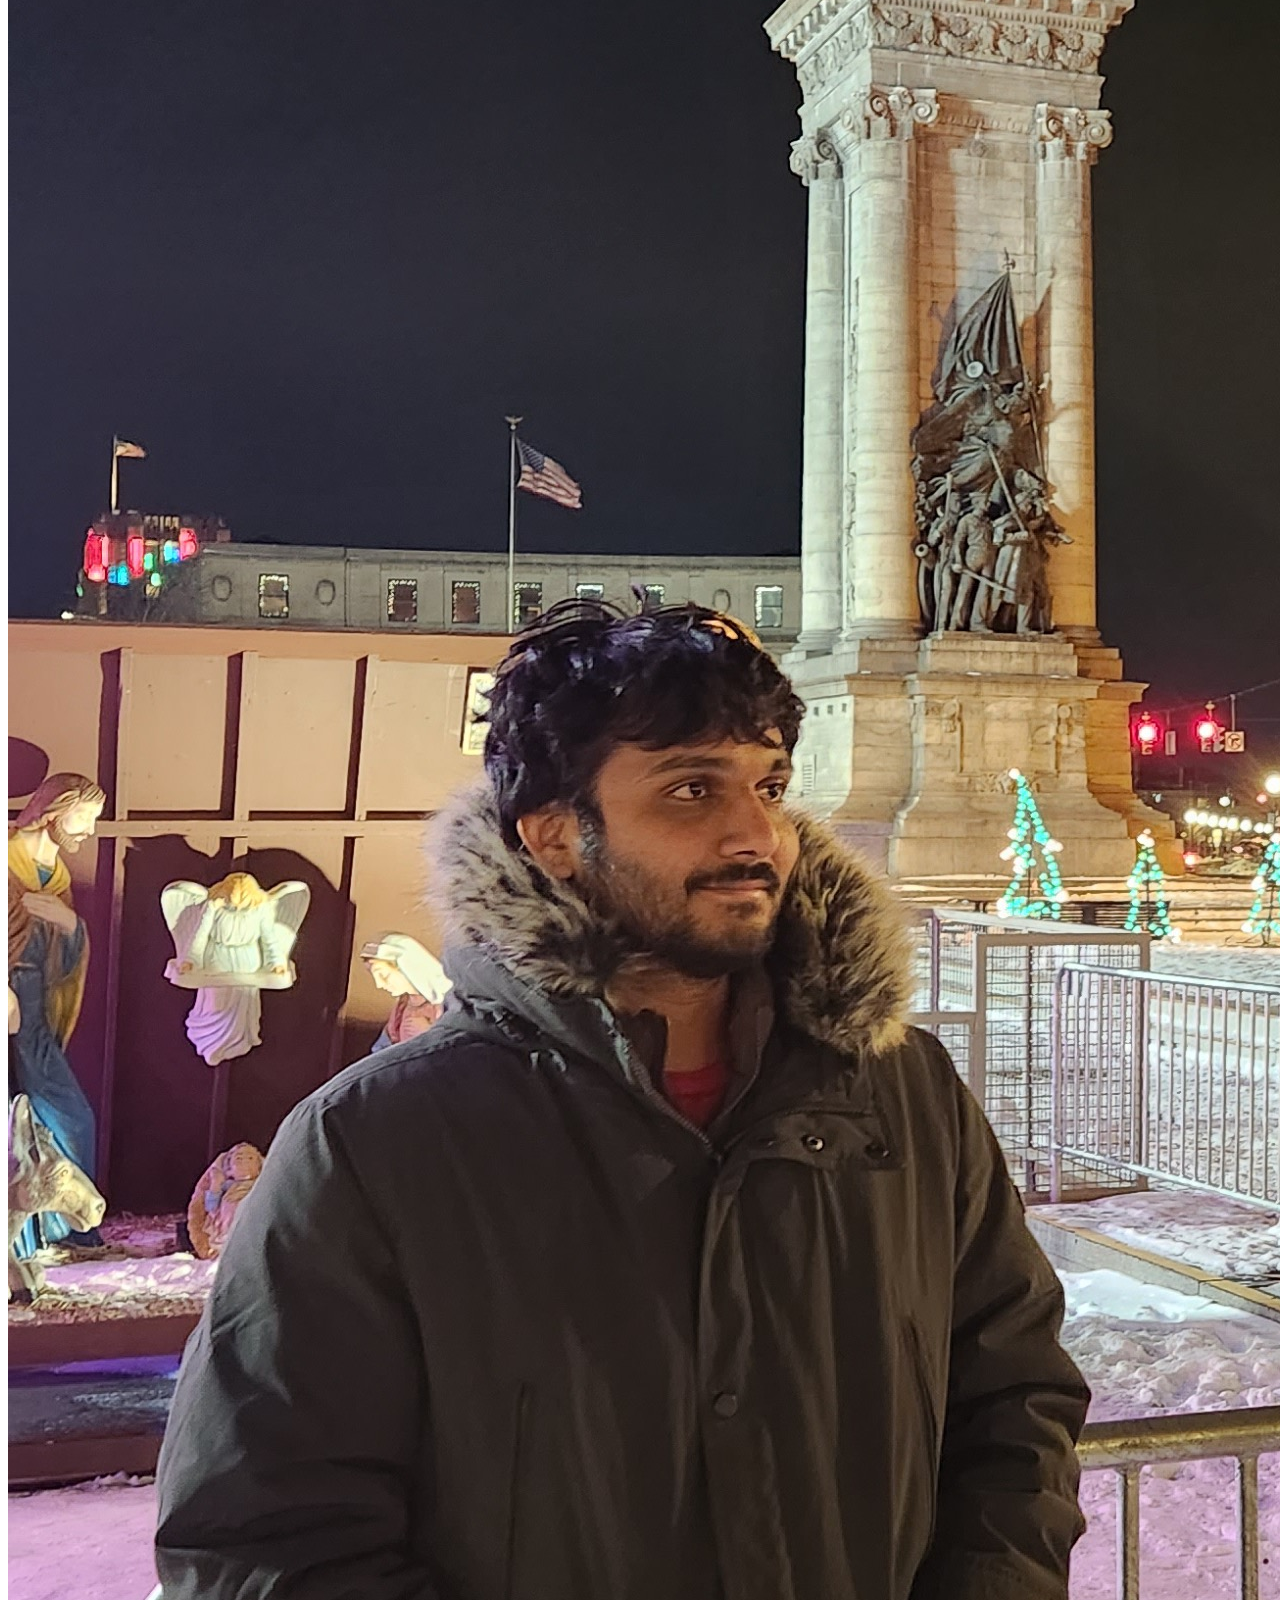
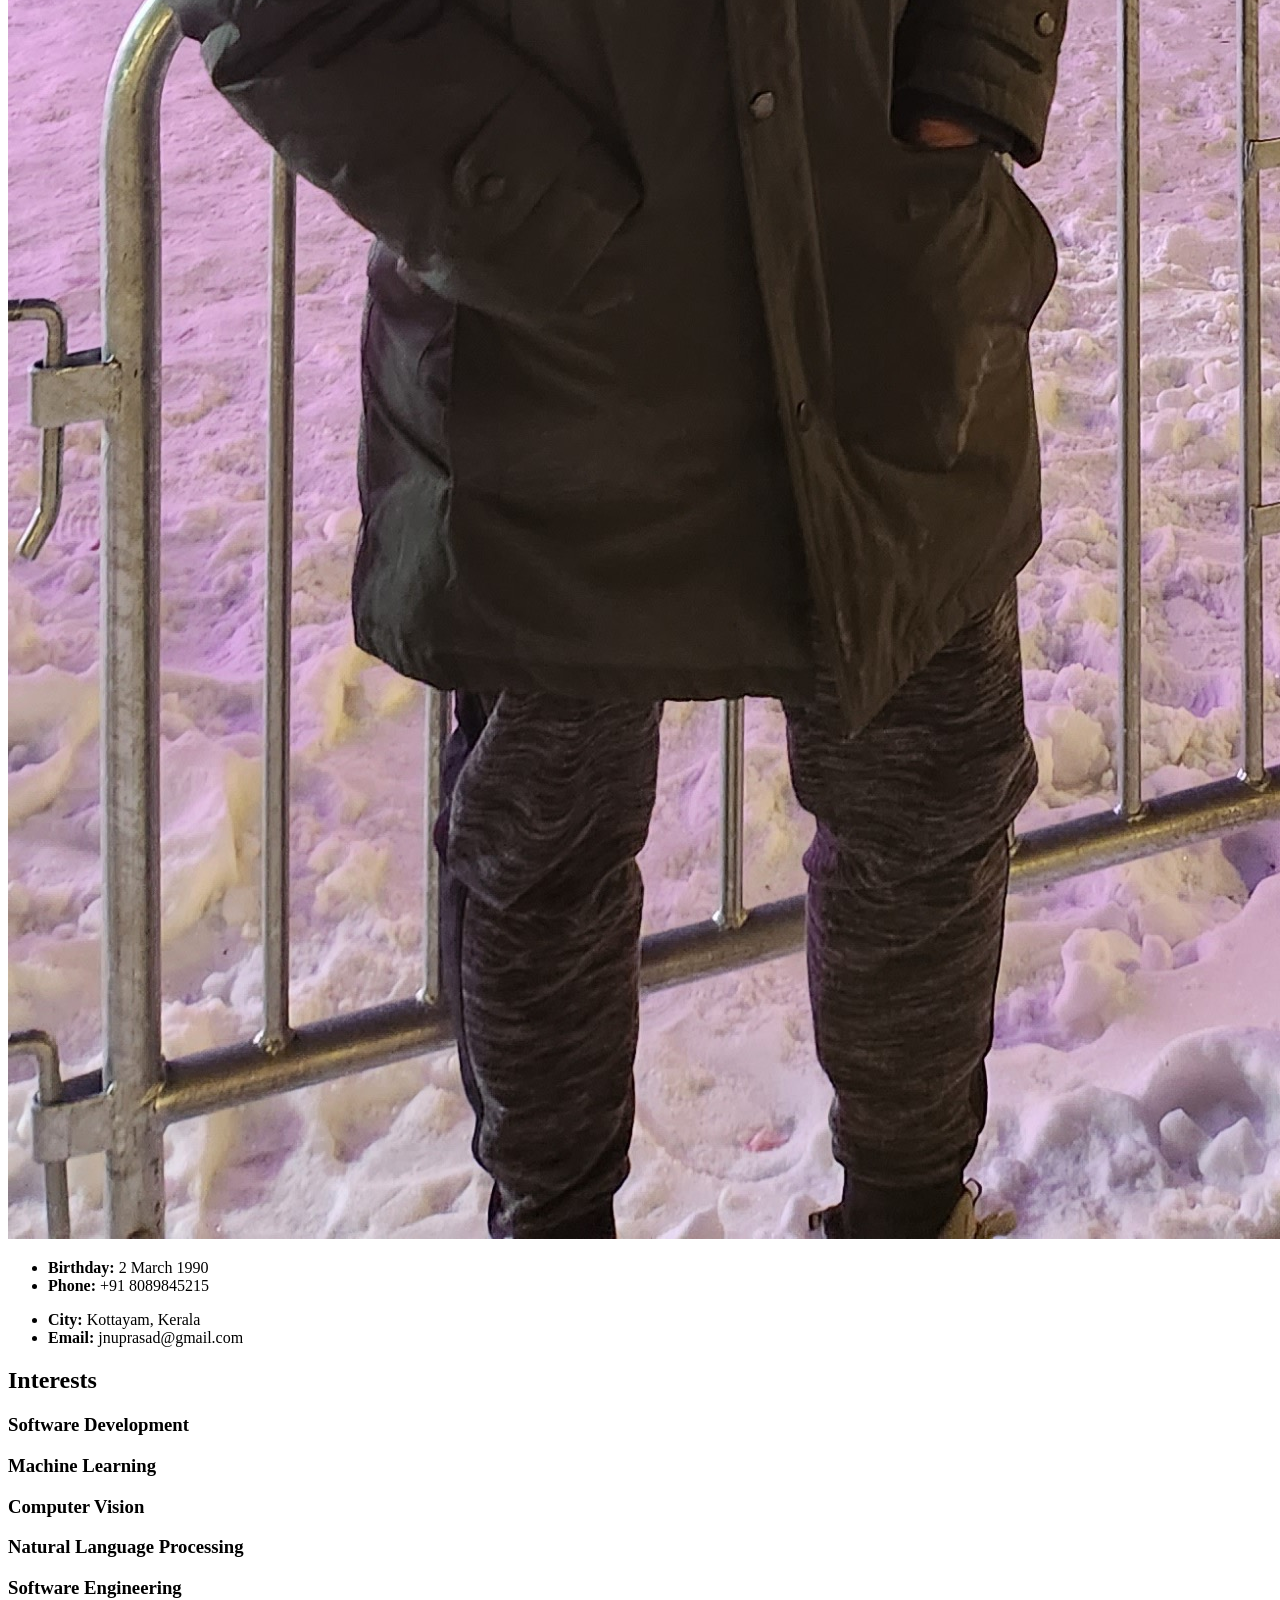
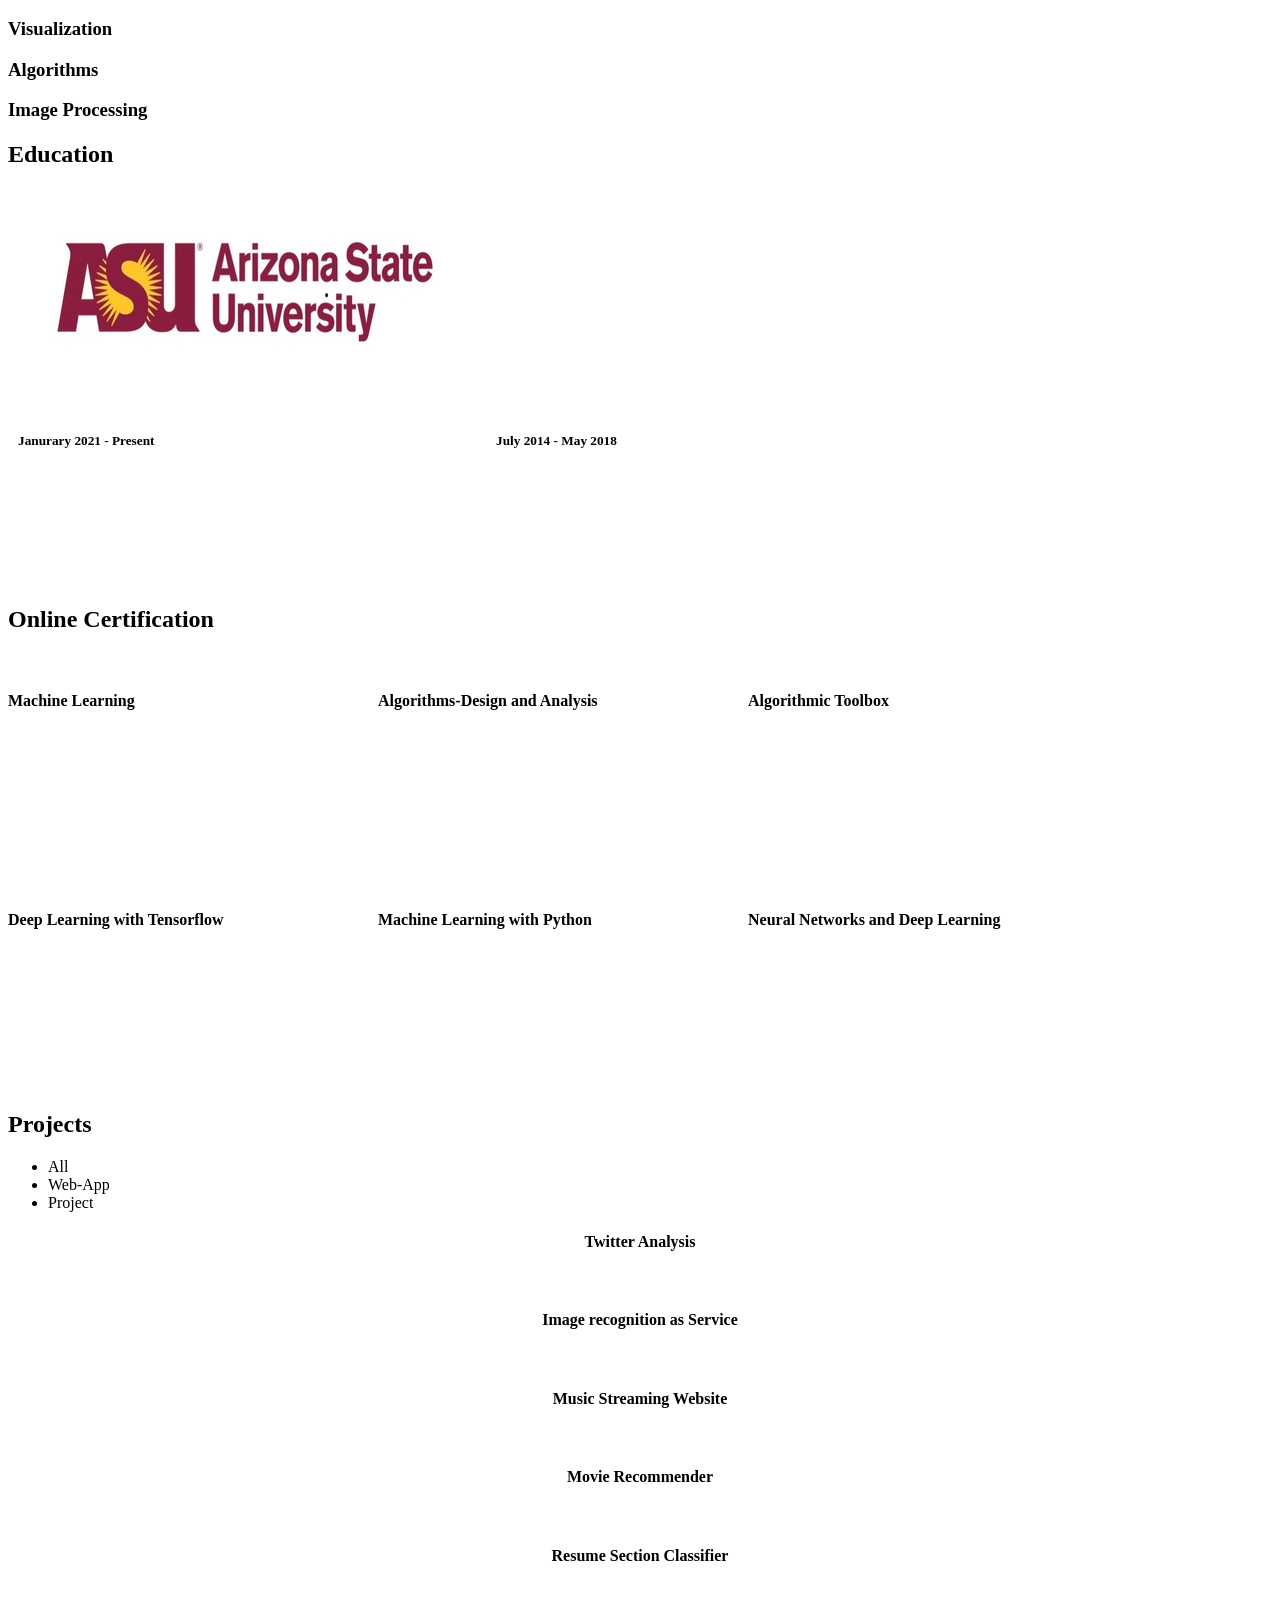
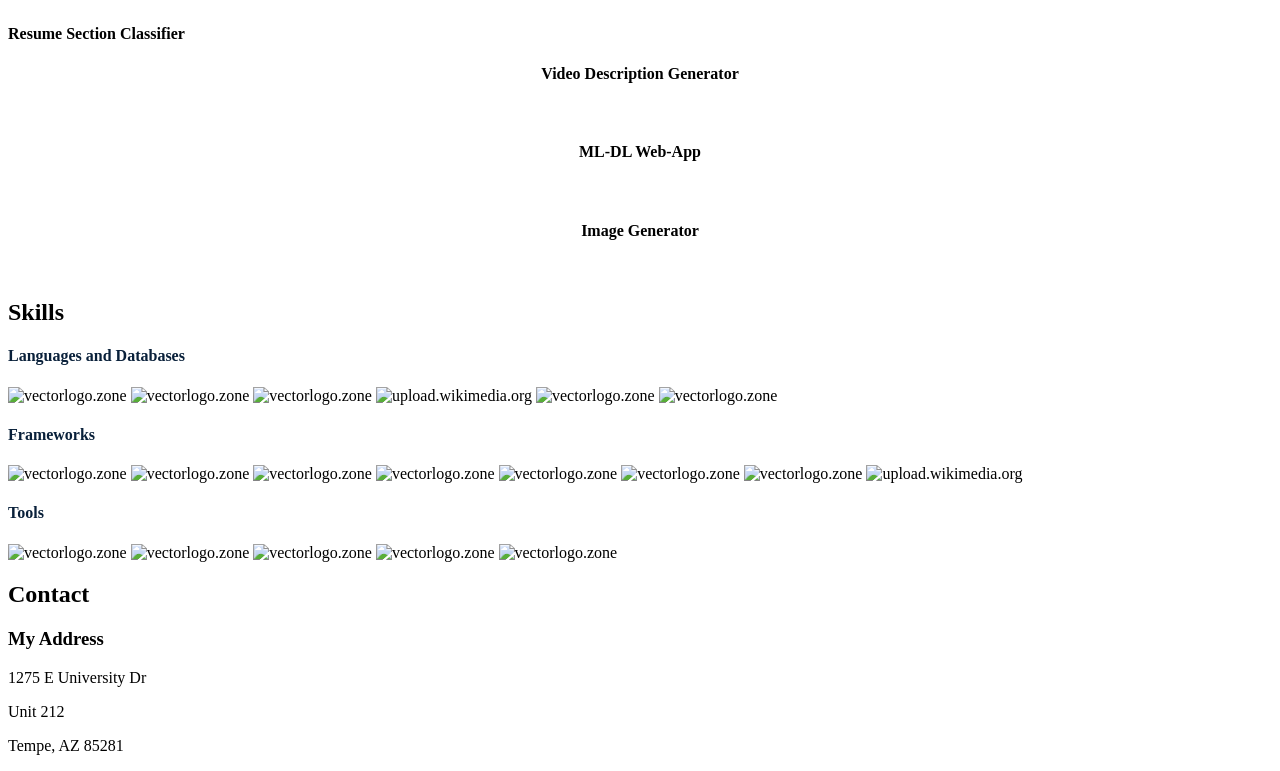
==== commit 87bb89fd: "revamp some about info" ====
--- a/index.html
+++ b/index.html
@@ -65,7 +65,7 @@
       <h1><a href="index.html">Januprasad K (J.K)</a></h1>
       <h2 id="hello">Hello! 👋</h2>
       <p>I’m Januprasad (aka J.K), I’m currently working as a Mobile Application Advocate in Android.</p>
-      <p>I’ve been working on Android since 2011 and I really enjoy making beautiful Android Apps. You will often find me blogging about Photography, Coding, Psychology. I have worked in <a href="https://cakap.com/">Cakap</a> (Edu Tech) &amp; Jakarta <a href="https://coinome.com/">Coinome</a>
+      <p>I’ve been working on Android since 2015 and I really enjoy making beautiful Android Apps. You will often find me blogging about Photography, Coding, Psychology. I have worked in <a href="https://cakap.com/">Cakap</a> (Edu Tech) &amp; Jakarta <a href="https://coinome.com/">Coinome</a>
       (Crypo, Fintech) Android Applications</p>
       <h2 style="color:#fff">I'm <span class="typing" style="color:#12D640"></span></h2>
 
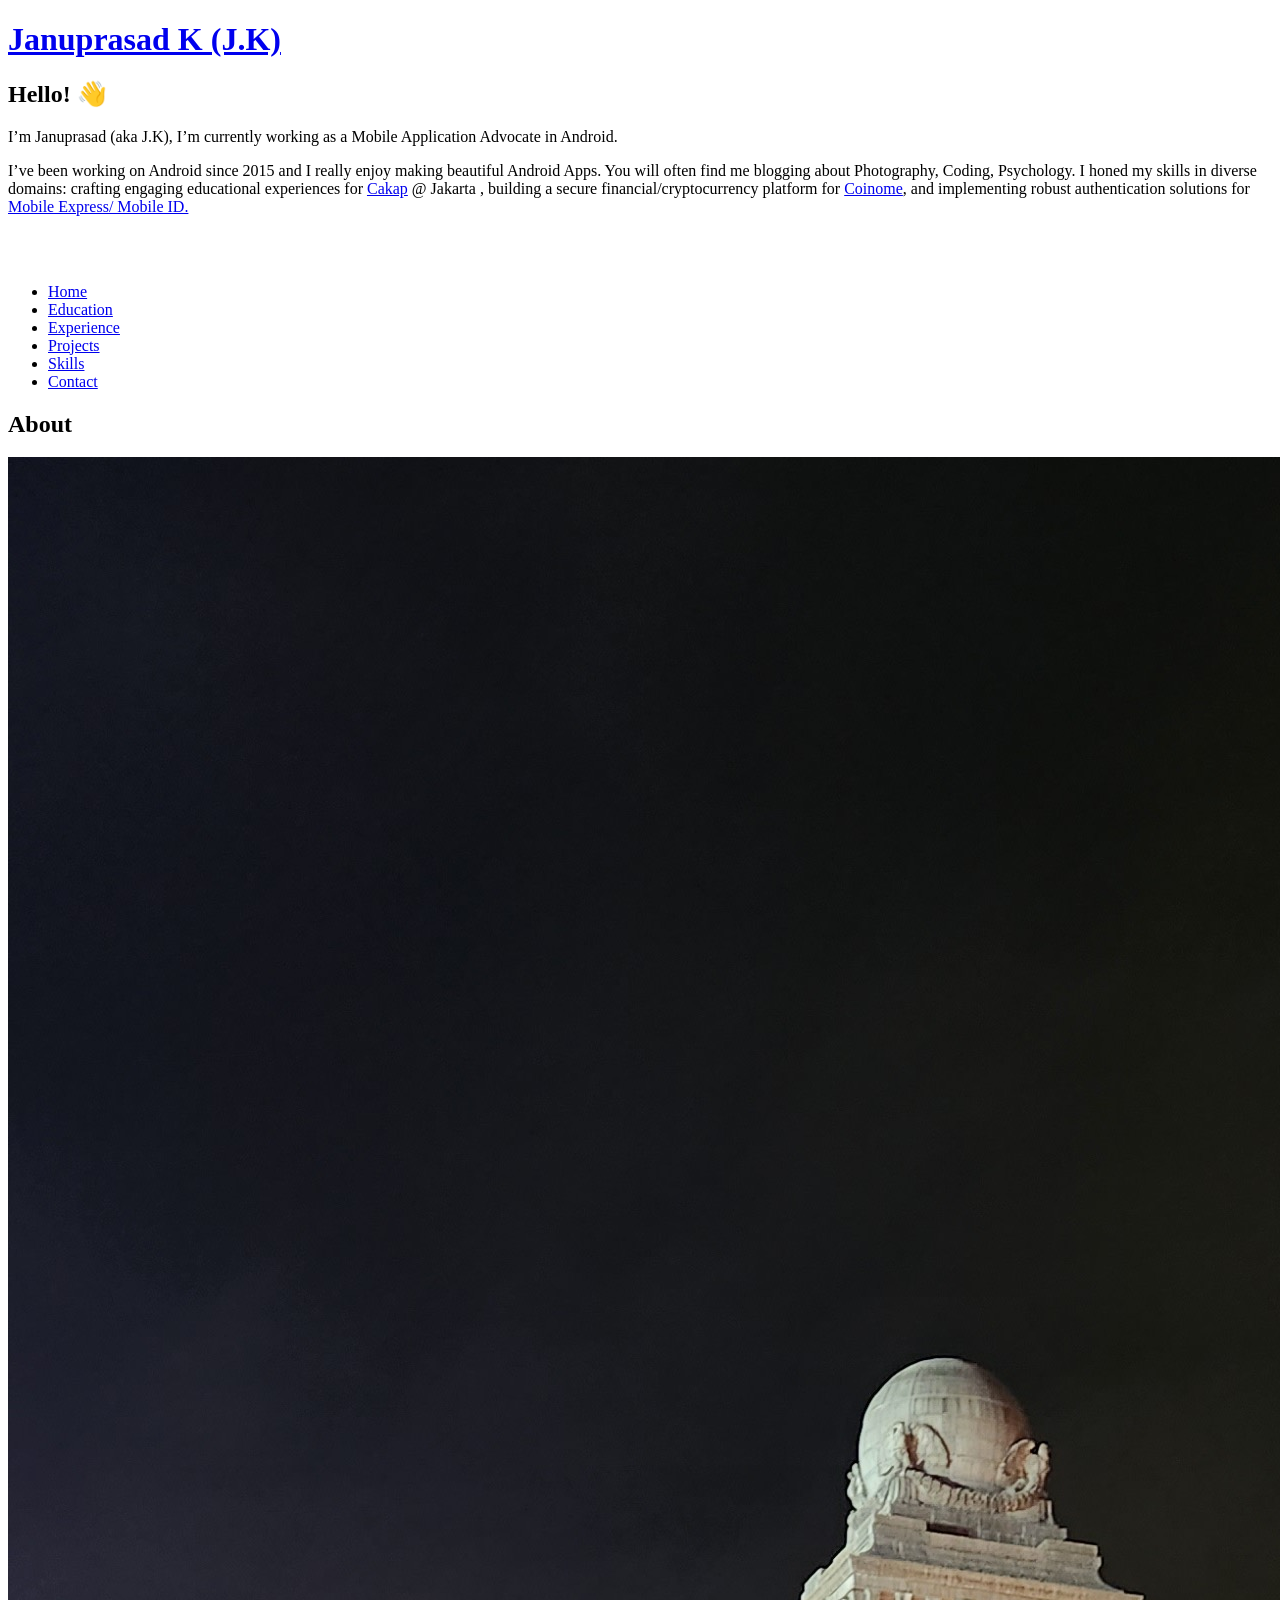
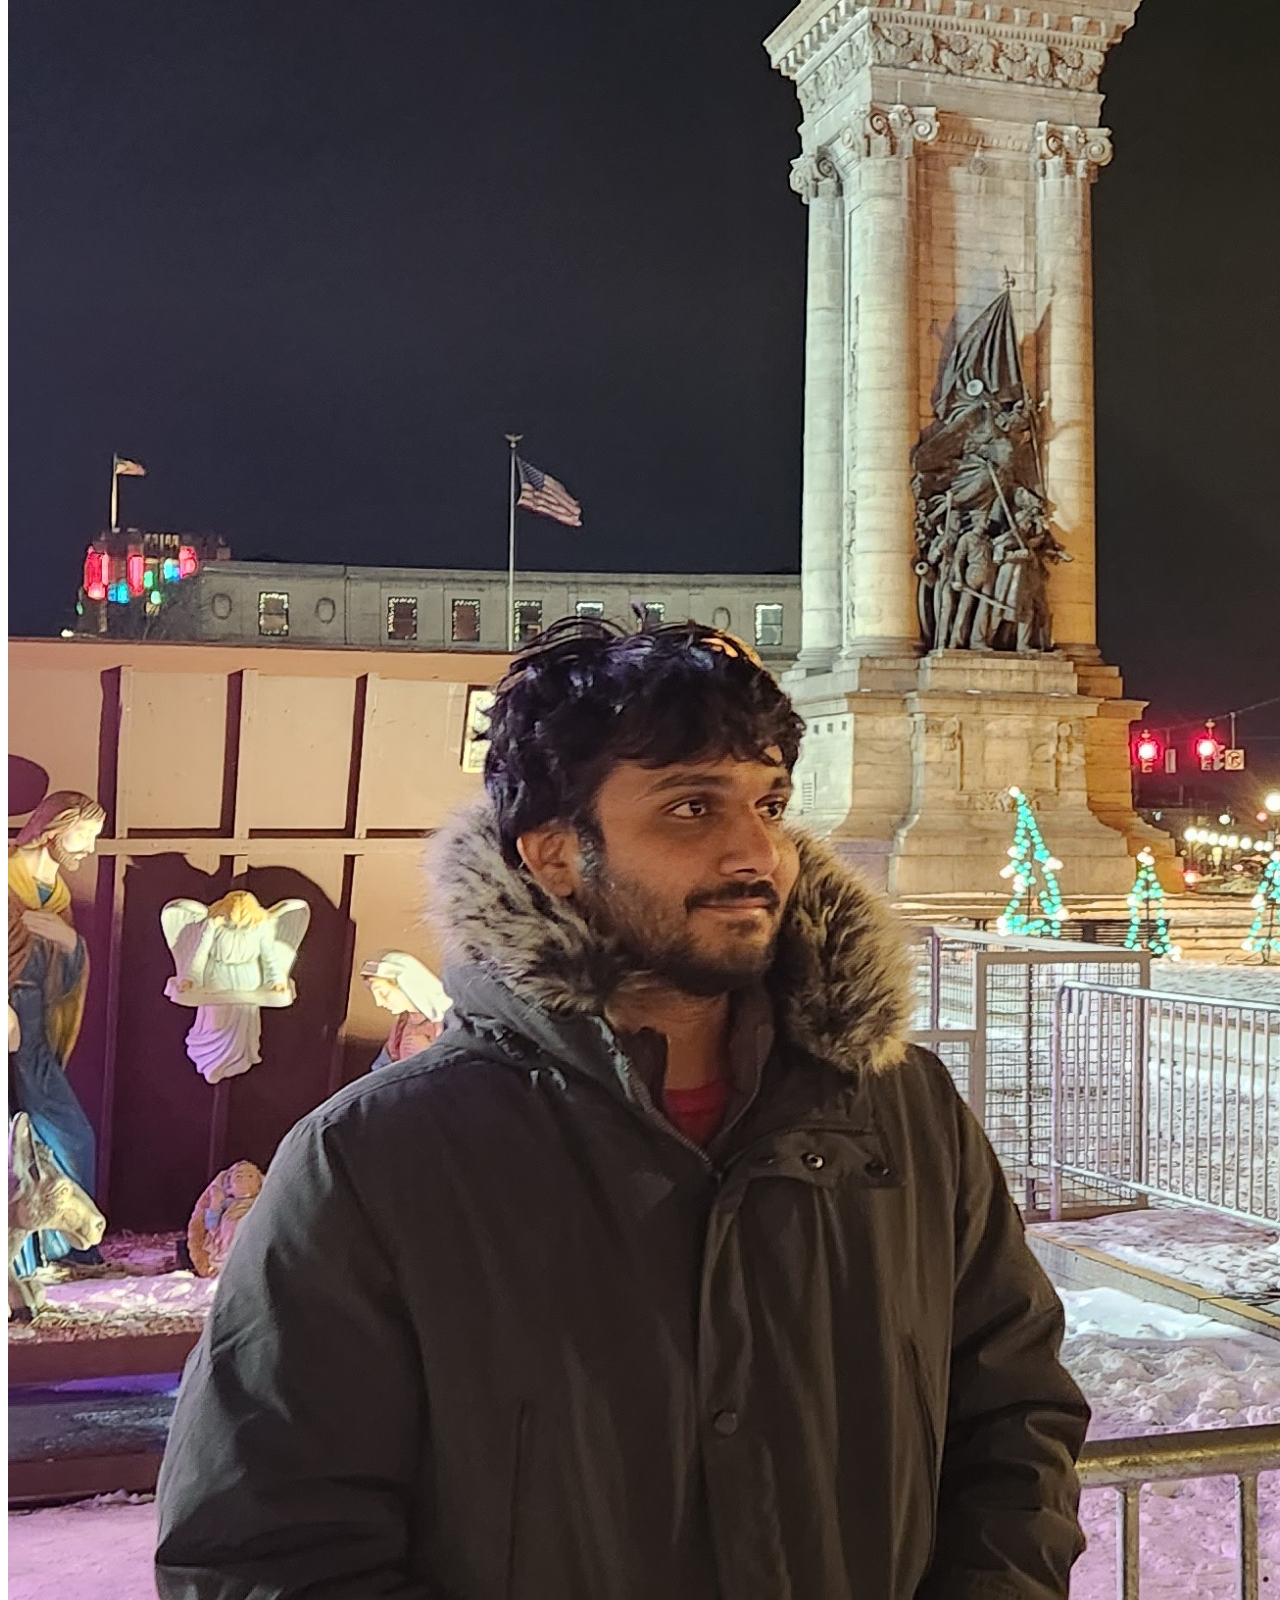
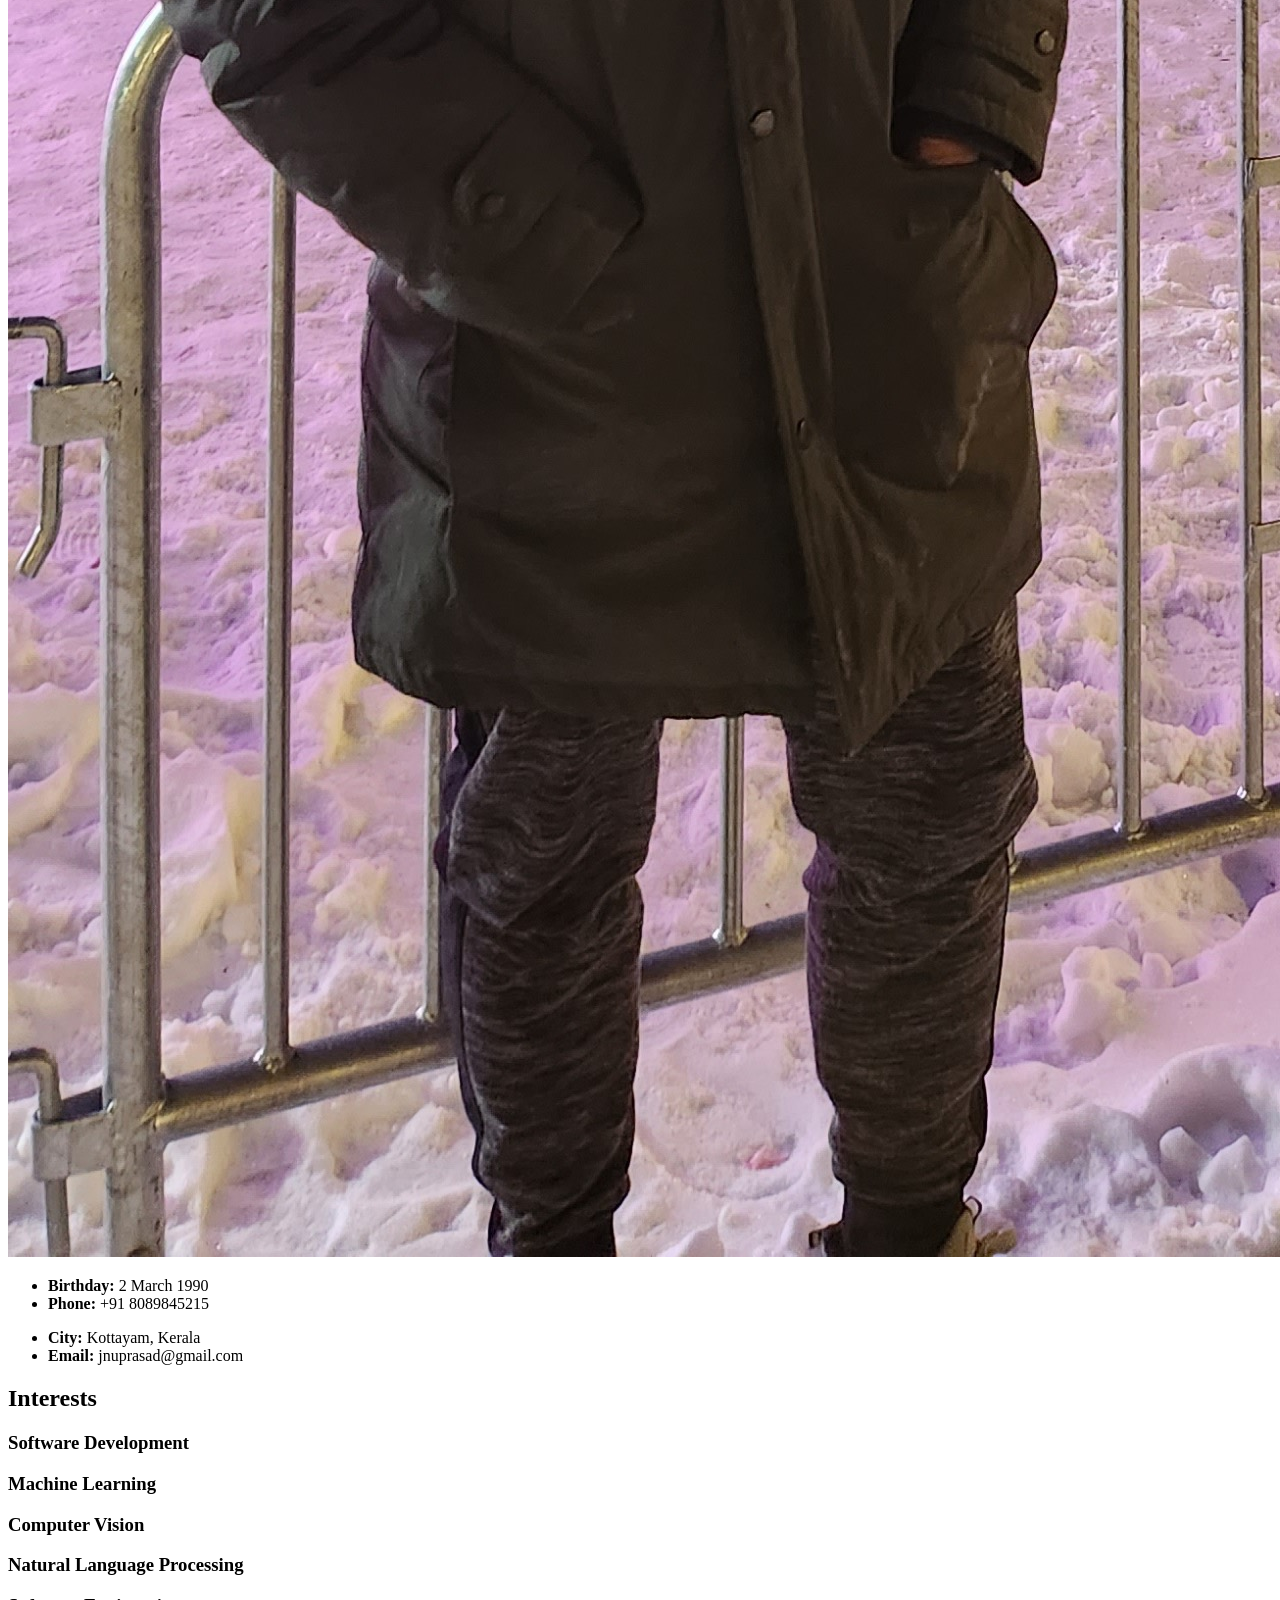
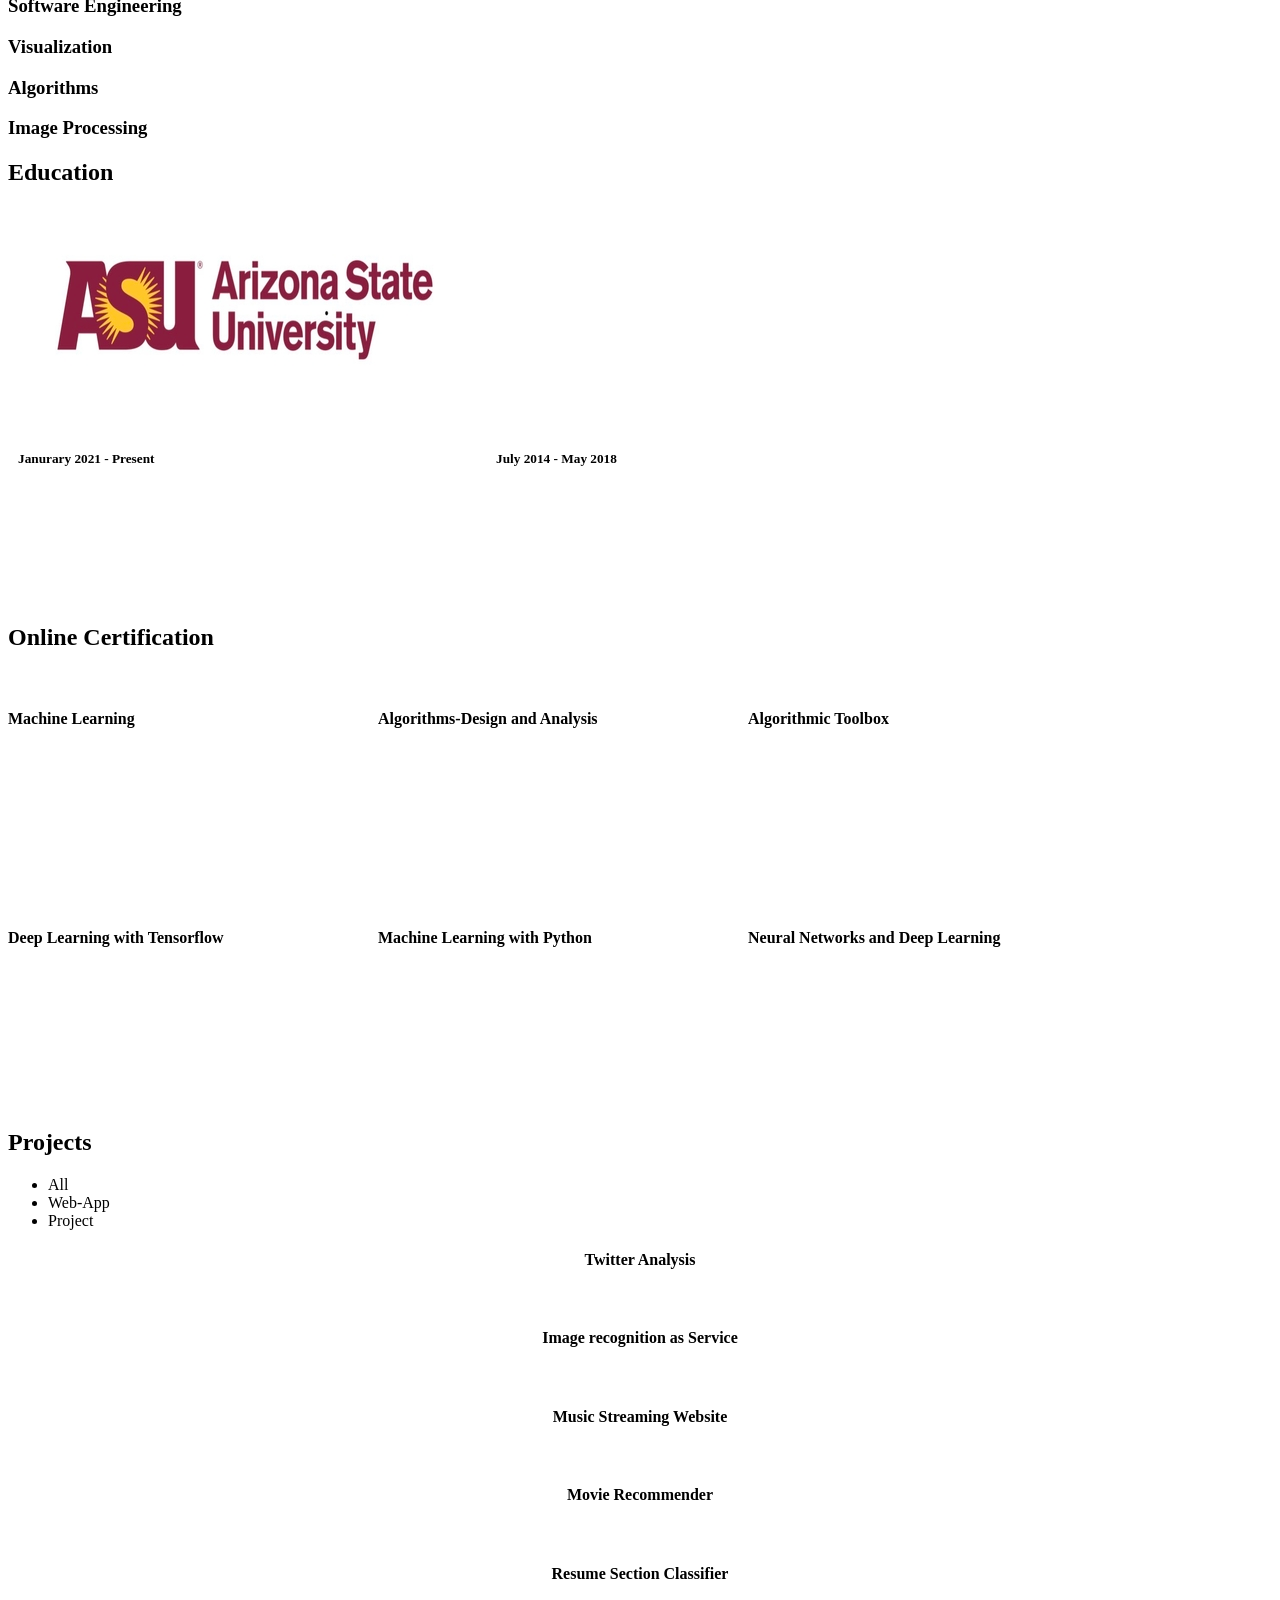
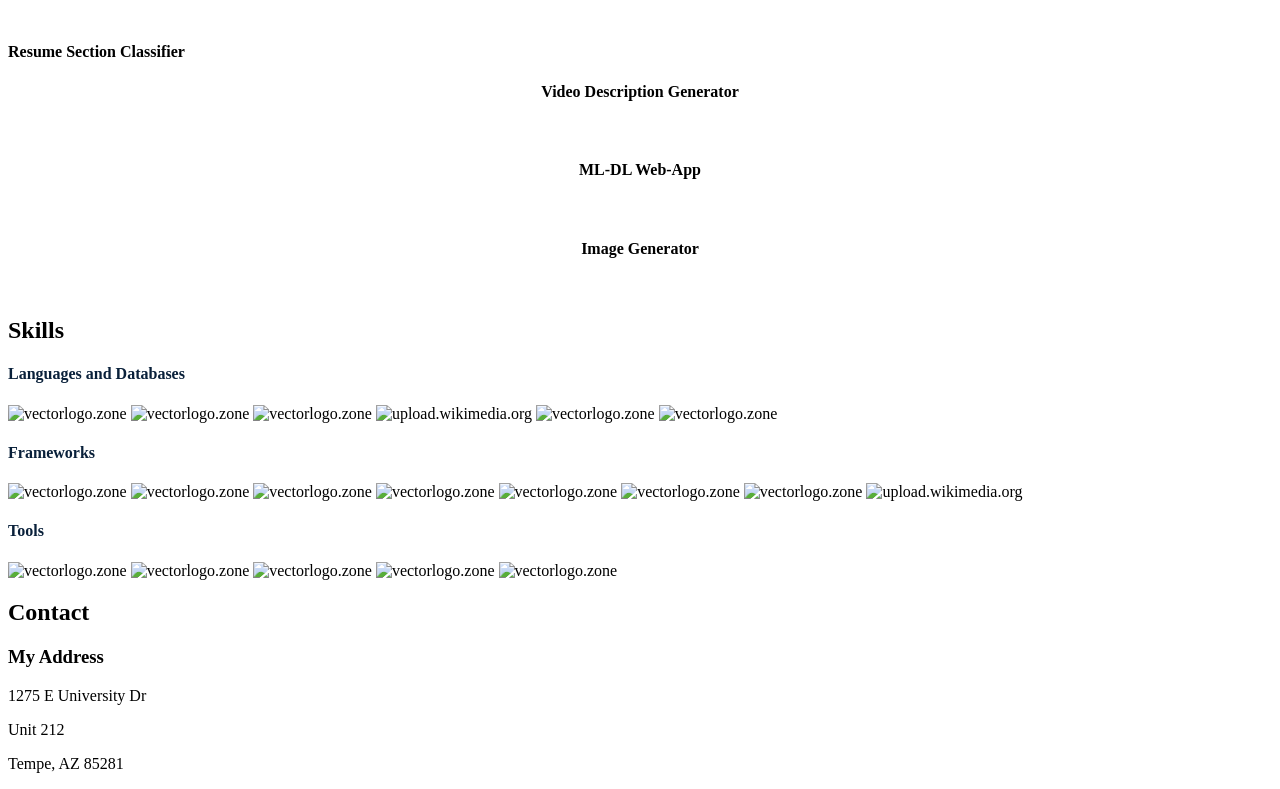
==== commit 42622723: "update profile update profile" ====
--- a/index.html
+++ b/index.html
@@ -64,9 +64,11 @@
     <div class="container">
       <h1><a href="index.html">Januprasad K (J.K)</a></h1>
       <h2 id="hello">Hello! 👋</h2>
-      <p>I’m Januprasad (aka J.K), I’m currently working as a Mobile Application Advocate in Android.</p>
-      <p>I’ve been working on Android since 2015 and I really enjoy making beautiful Android Apps. You will often find me blogging about Photography, Coding, Psychology. I have worked in <a href="https://cakap.com/">Cakap</a> (Edu Tech) &amp; Jakarta <a href="https://coinome.com/">Coinome</a>
-      (Crypo, Fintech) Android Applications</p>
+       <p>I’m Januprasad (aka J.K), I’m currently working as a Mobile Application Advocate in Android.</p>
+        <p>I’ve been working on Android since 2015 and I really enjoy making beautiful Android Apps. You will often find me blogging about Photography, Coding, Psychology. 
+       I honed my skills in diverse domains: crafting engaging educational experiences for <a href="https://cakap.com/">Cakap</a> @ Jakarta , building a secure financial/cryptocurrency platform for <a href="https://coinome.com/">Coinome</a>, and implementing robust authentication solutions for <a href="https://www.youtube.com/watch?v=ZW-WSyuDrUo">Mobile Express/ Mobile ID.
+   </a>
+</p>
       <h2 style="color:#fff">I'm <span class="typing" style="color:#12D640"></span></h2>
 
       <!-- Hiding nav remove #hidden in html to unhide-->
@@ -91,7 +93,7 @@
           <a href="https://www.github.com/januprasad" target="_blank" class="github"><i class="bx bxl-github"></i></a>
           <a href="mailto:jnuprasad@gmail.com" target="_blank" class="google"><i class='bx bxs-envelope'></i></a>
           <a href="Januprasad.Senior.Android.pdf" target="_blank" class="google"><i class='bx bxs-report'></i></a>
-          <a href="https://www.medium.com/@januprasad" target="_blank" class="google"><i class='bx bxs-medium'></i></a>
+          <a href="https://www.medium.com/@januprasad" target="_blank" class="google"><i class='bx bxl-blogger'></i></a>
       </div>
 
     </div>
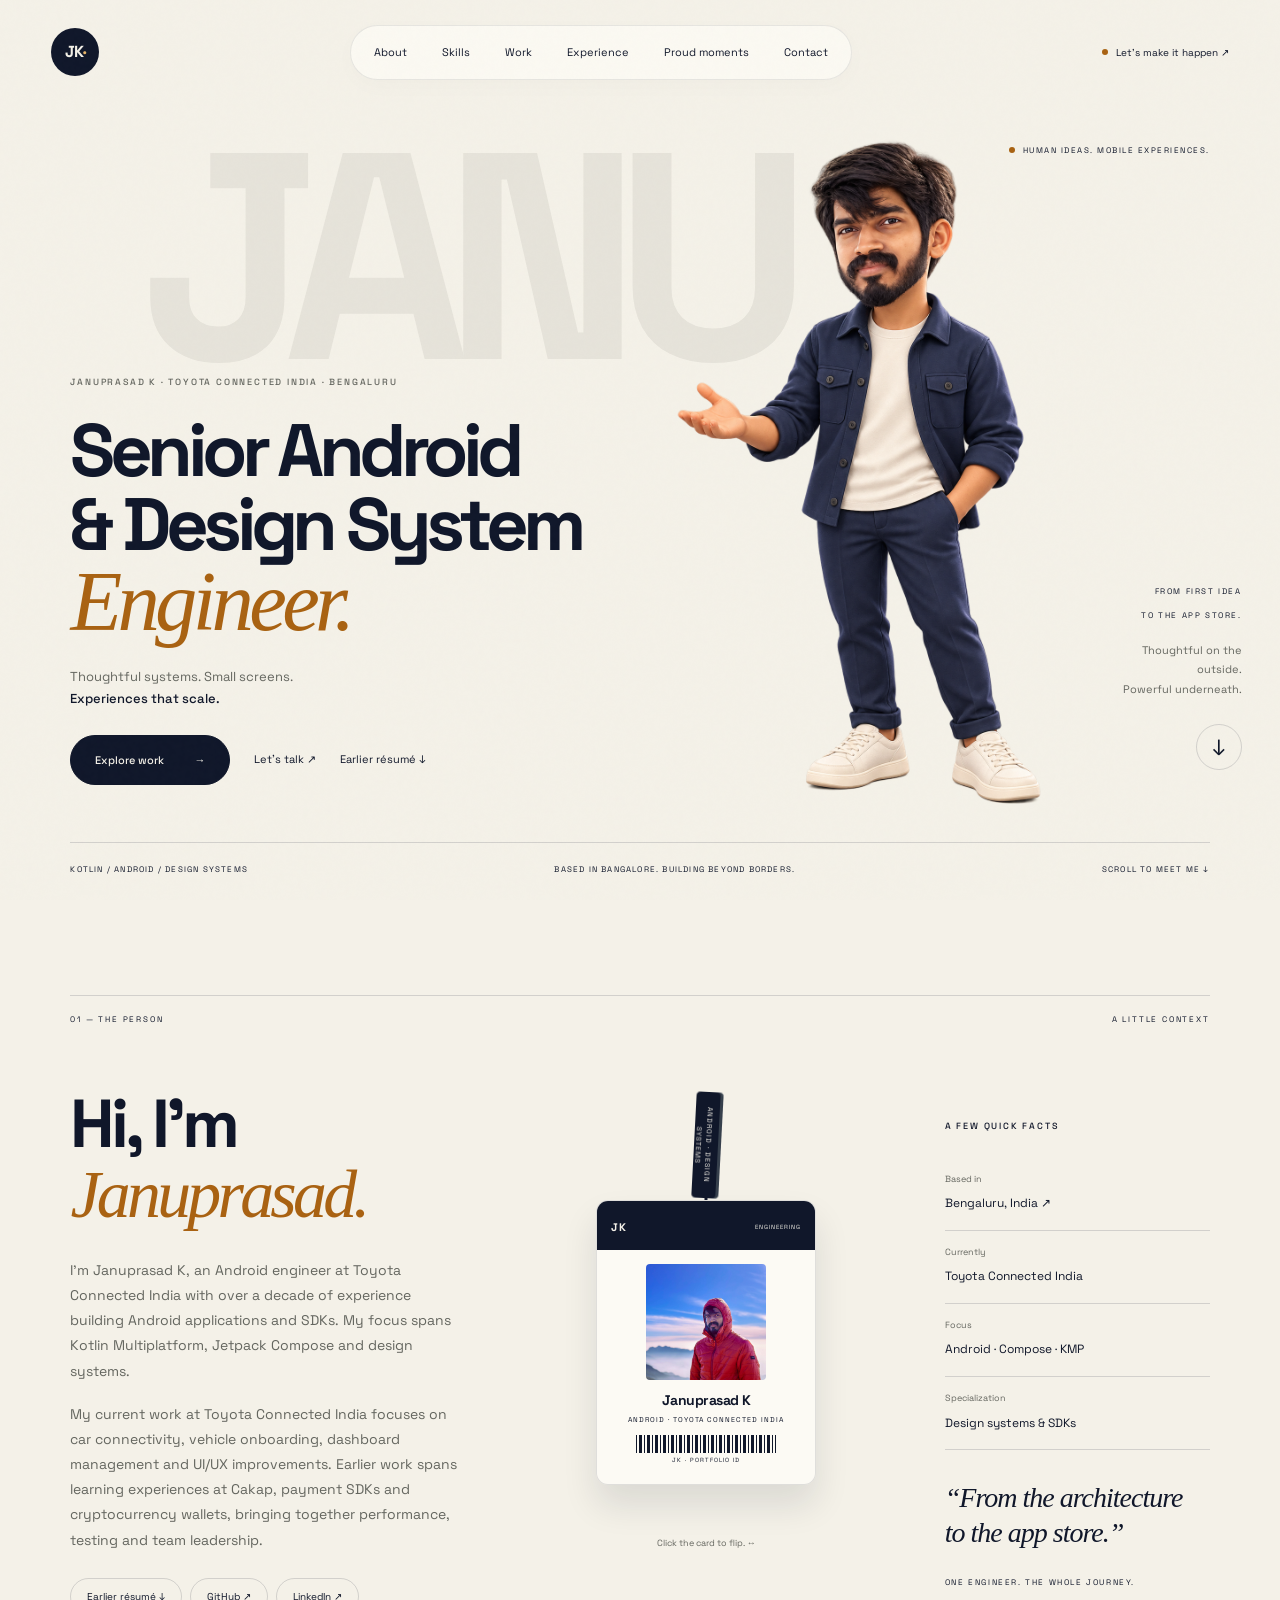
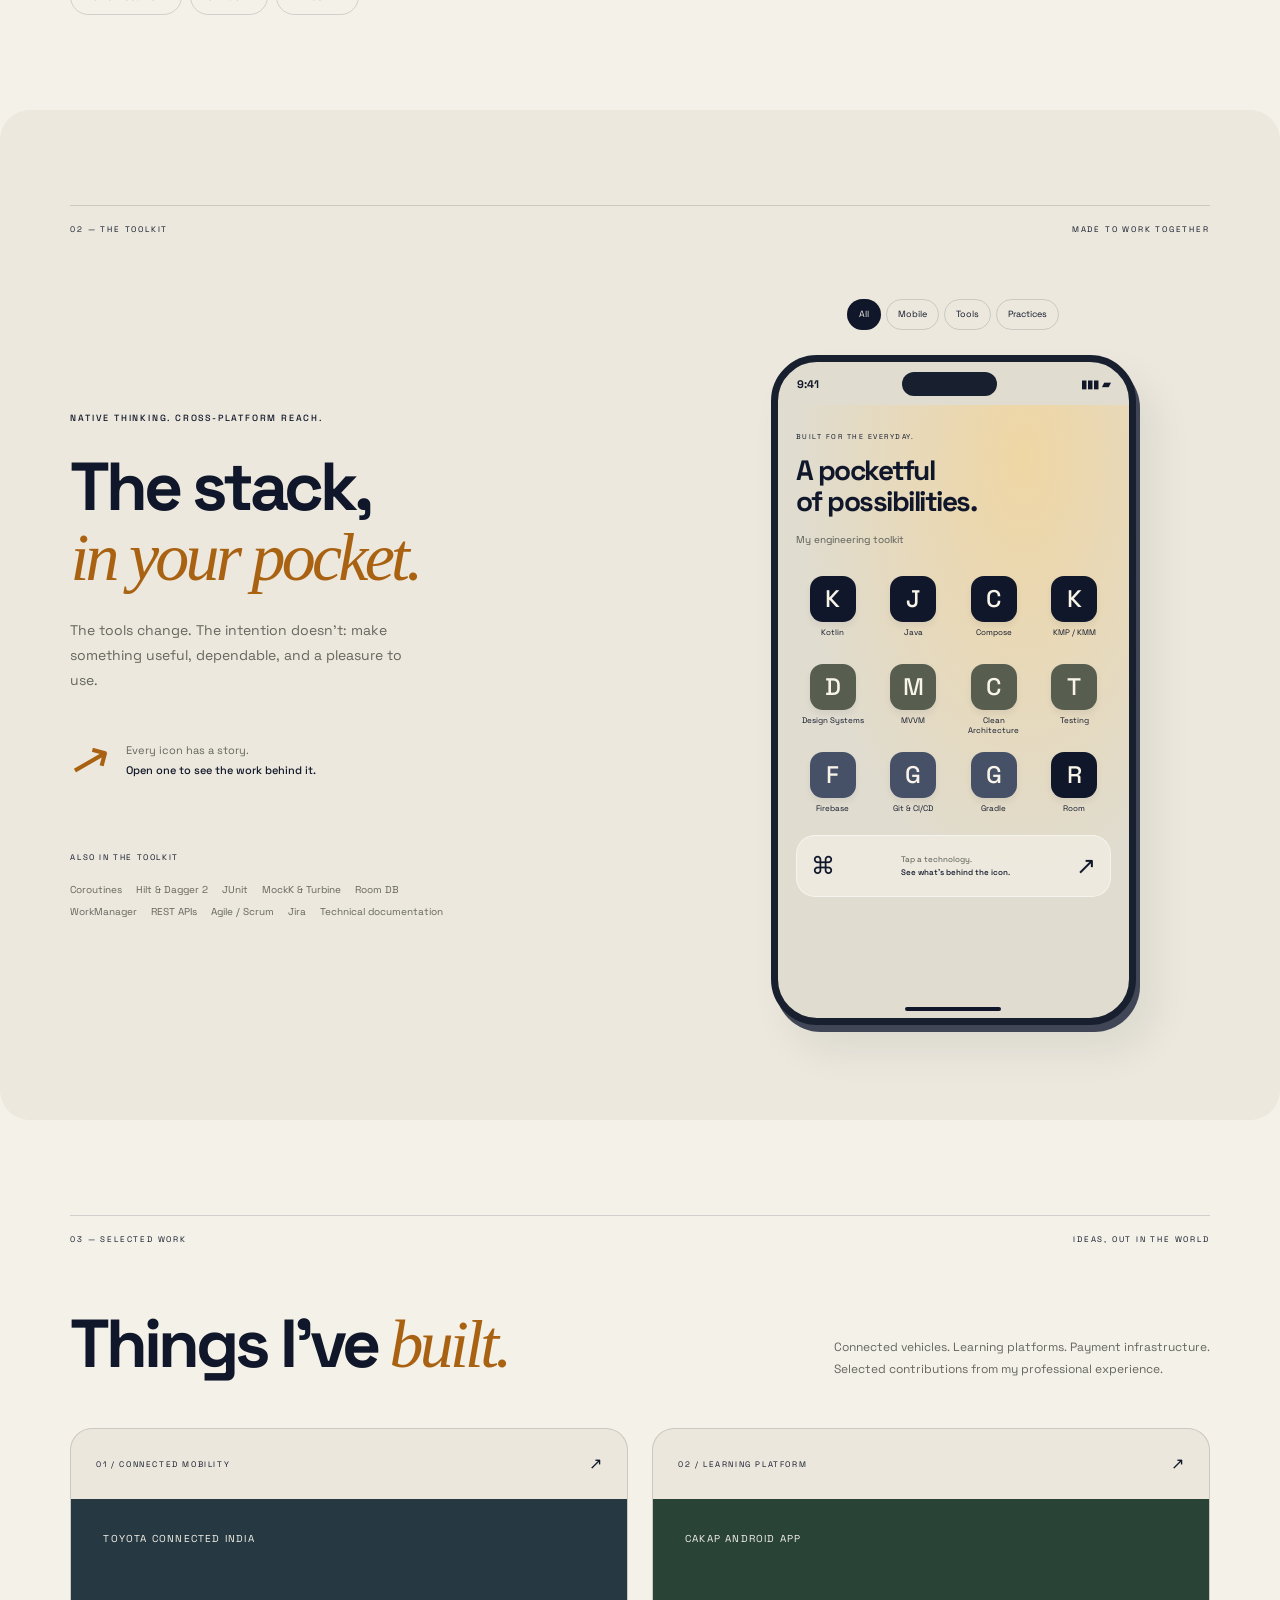
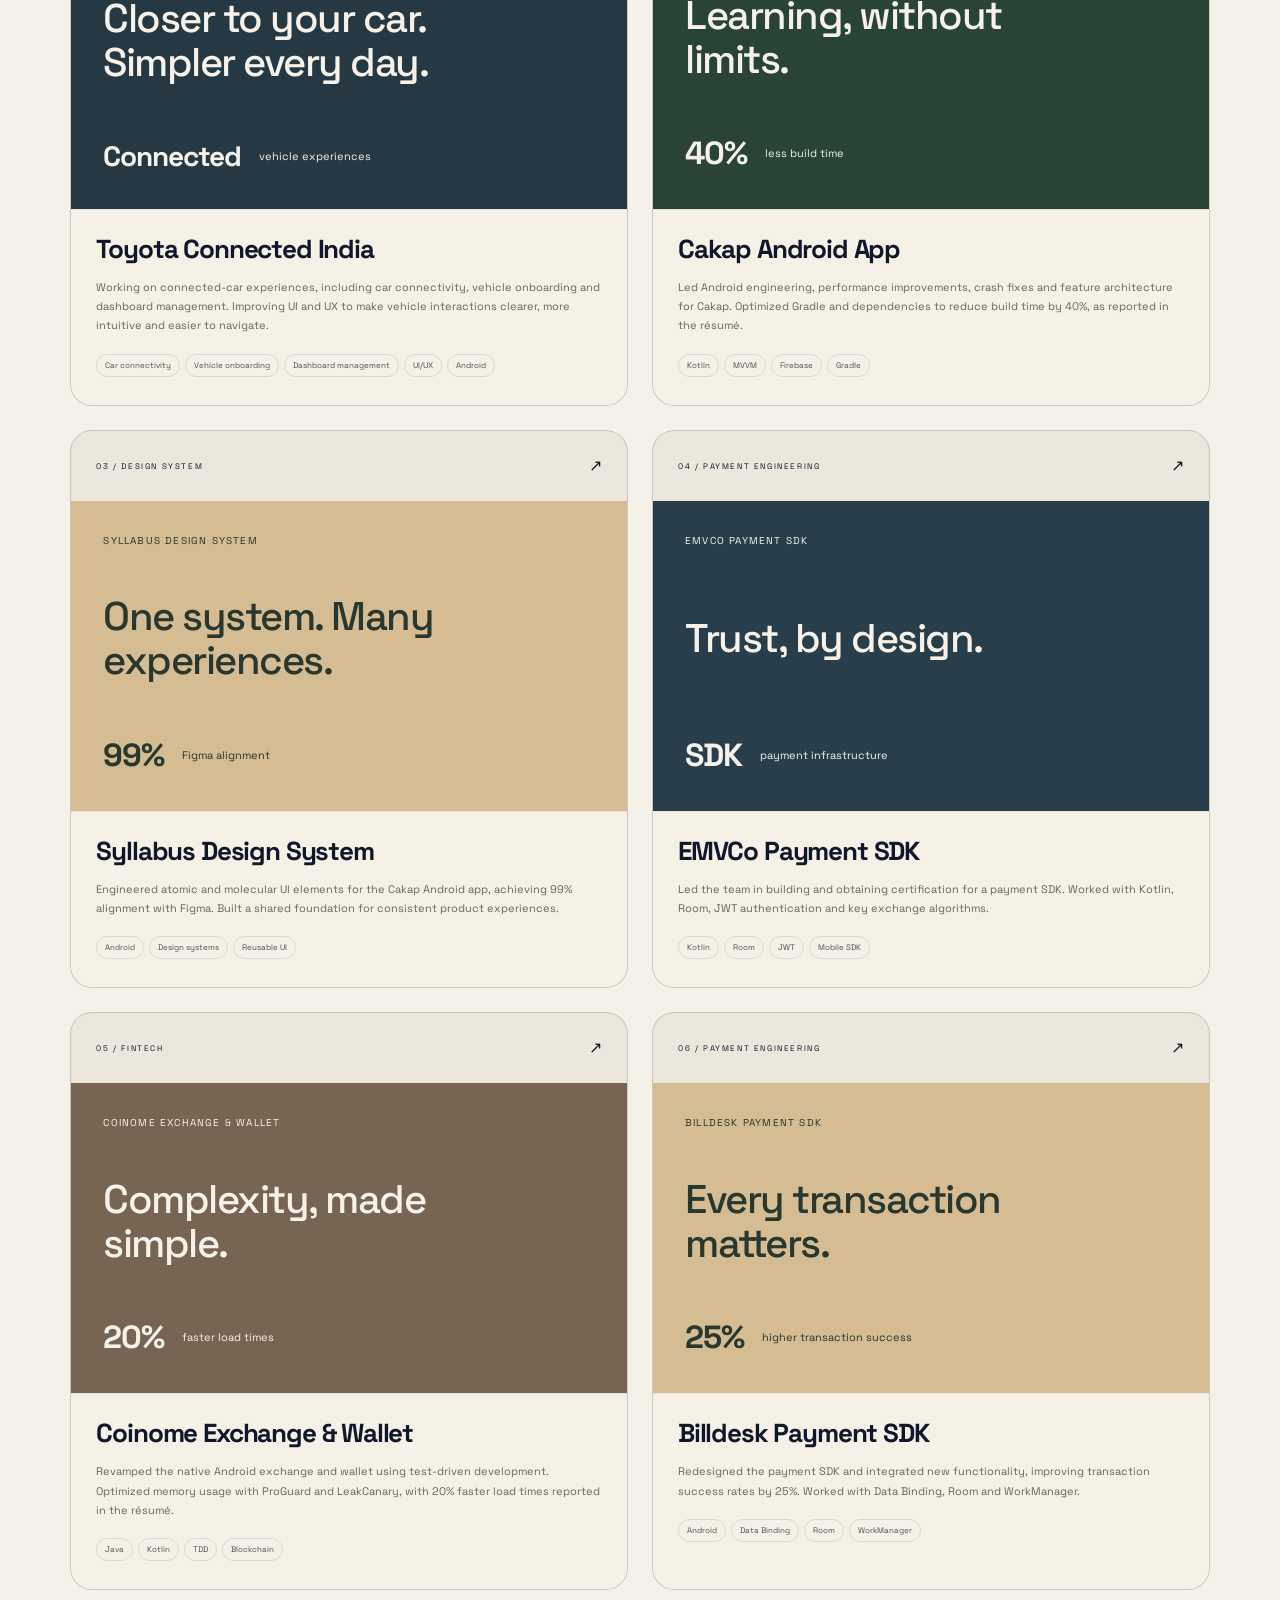
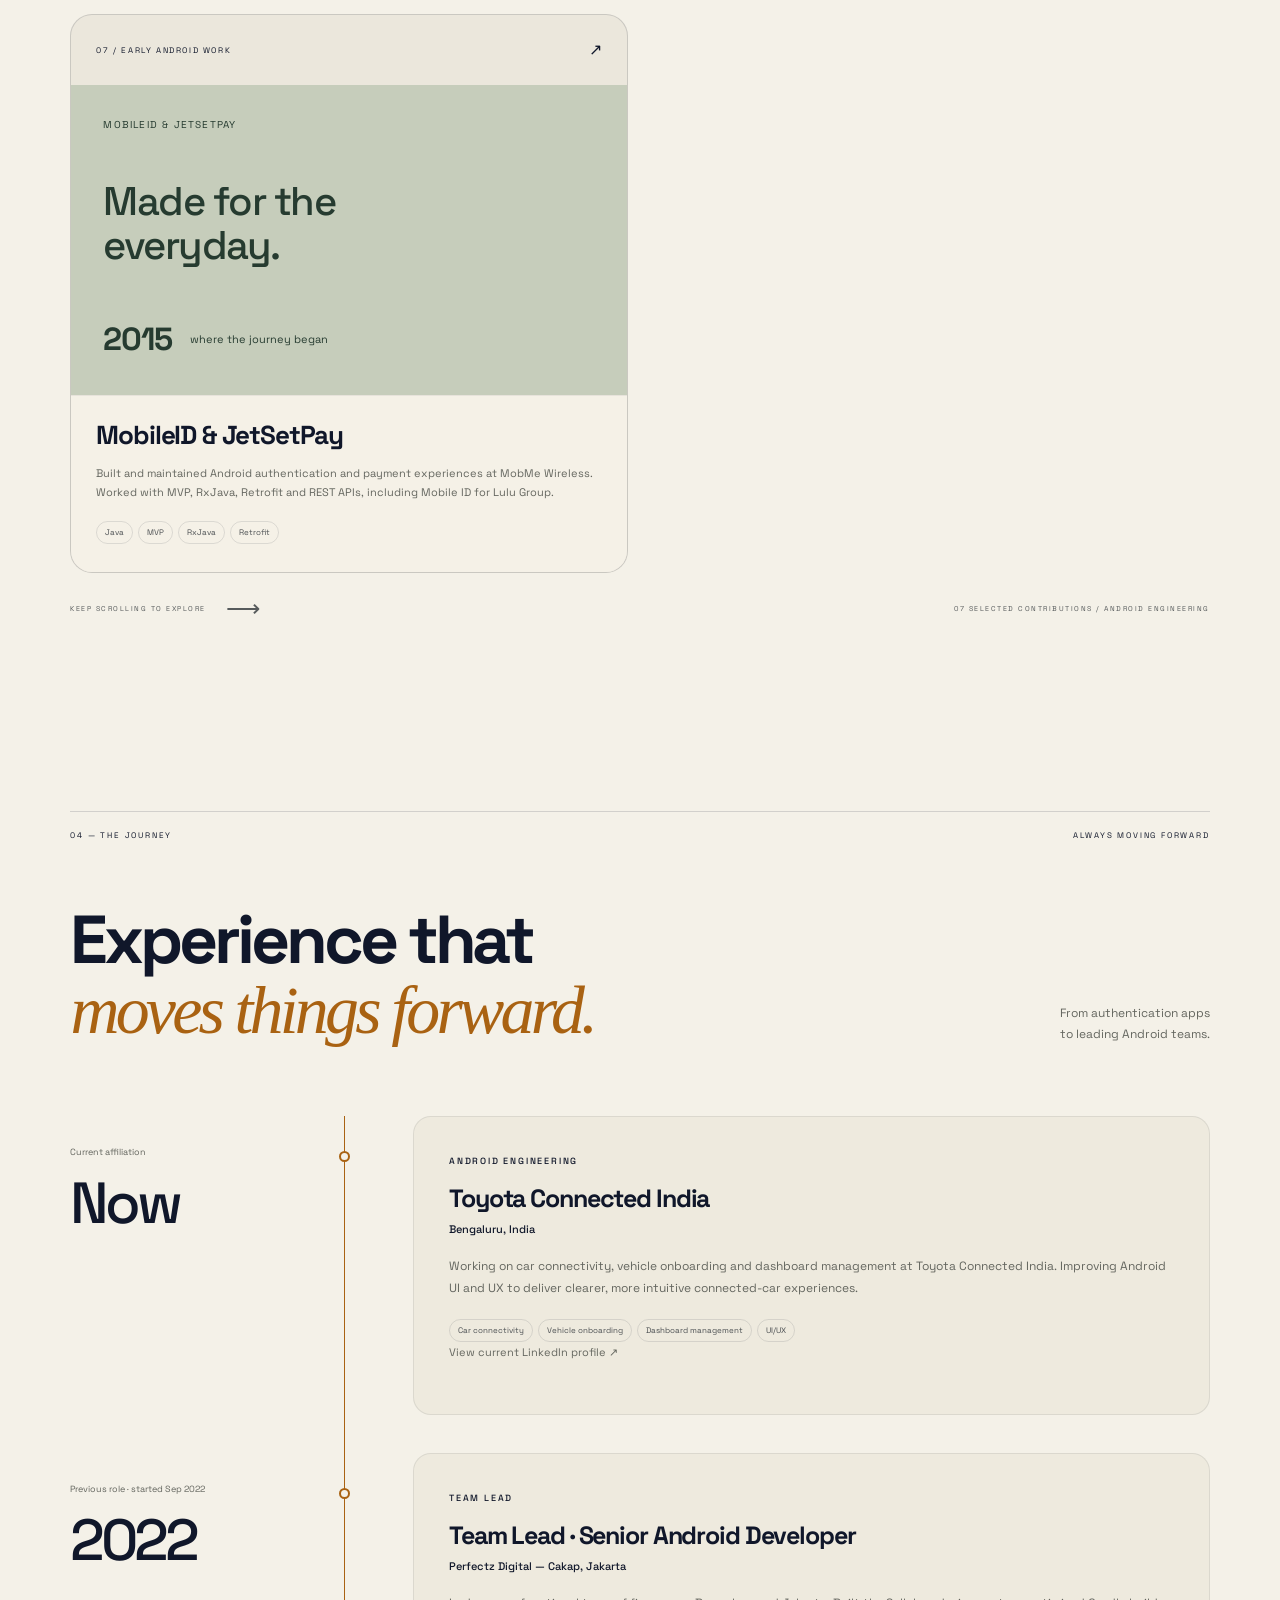
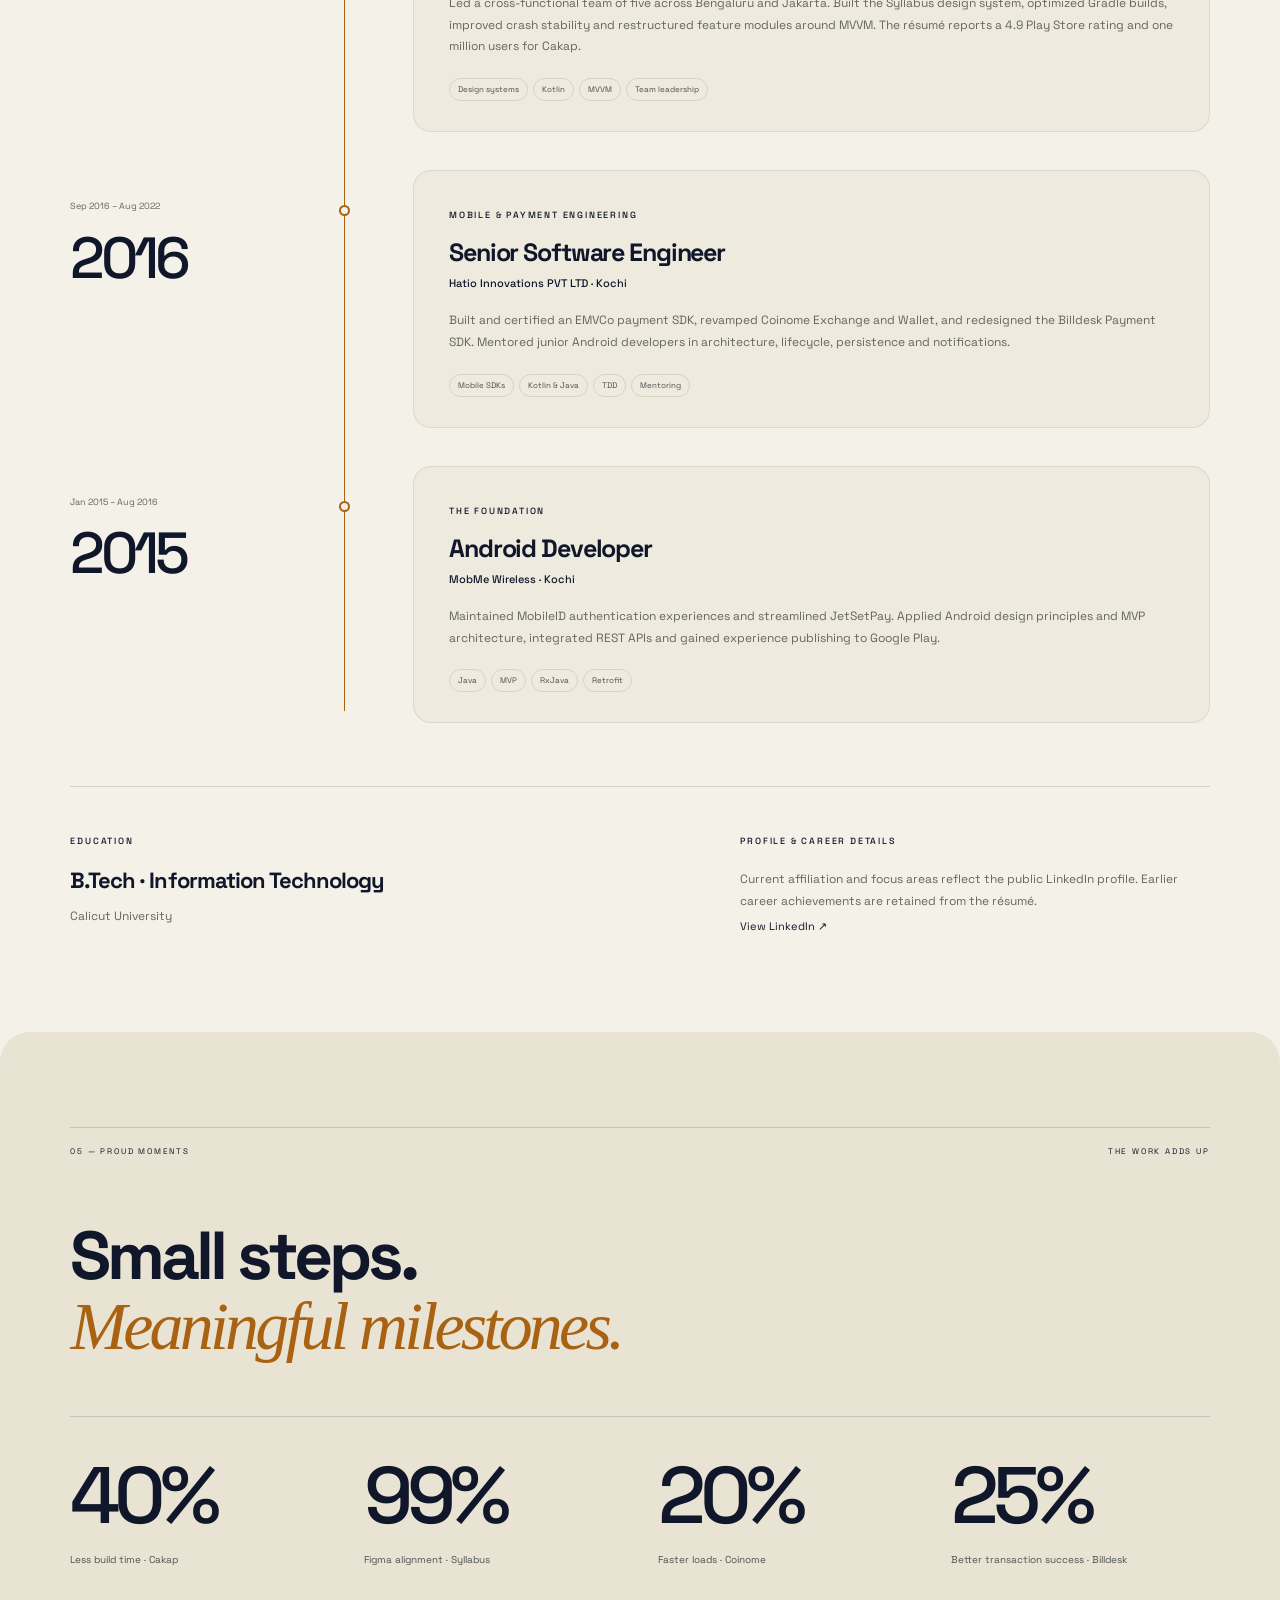
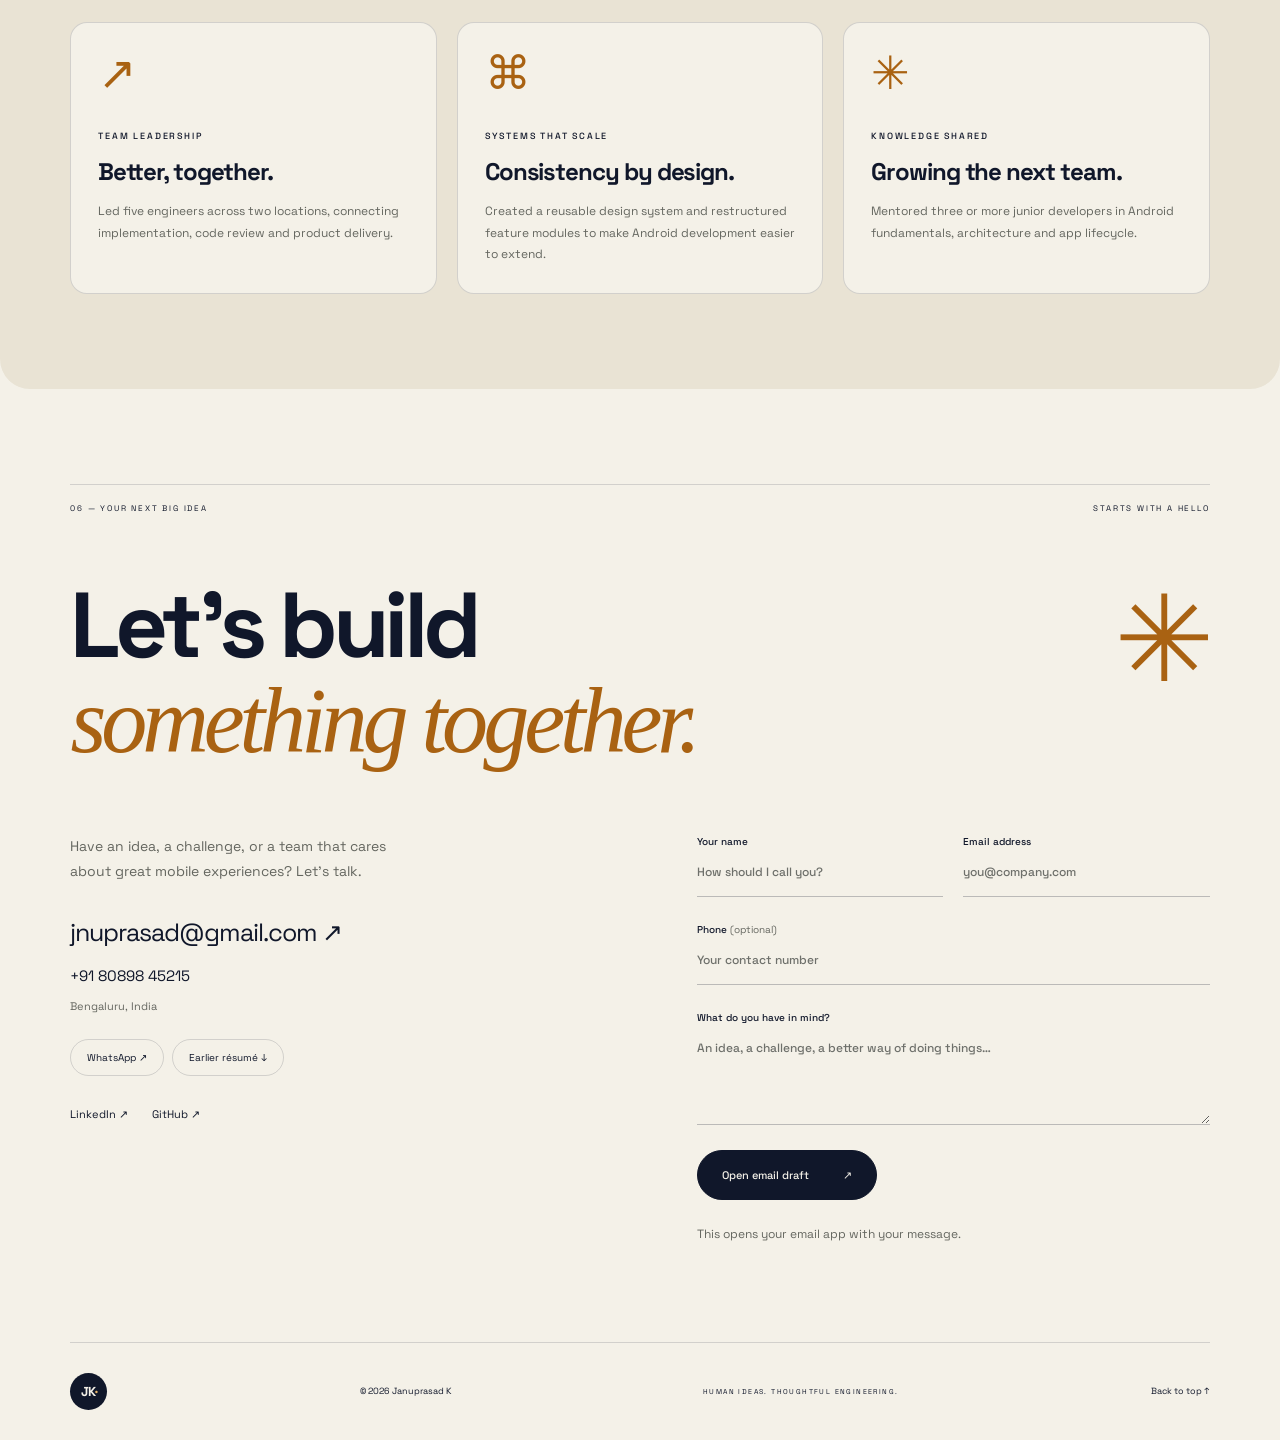
==== commit d2e45e07: "update site" ====
--- a/index.html
+++ b/index.html
@@ -1,602 +1,3 @@
 <!DOCTYPE html>
-<html lang="en">
 
-<head>
-  <!-- Google Tag Manager -->
-  <script>(function(w,d,s,l,i){w[l]=w[l]||[];w[l].push({'gtm.start':
-  new Date().getTime(),event:'gtm.js'});var f=d.getElementsByTagName(s)[0],
-  j=d.createElement(s),dl=l!='dataLayer'?'&l='+l:'';j.async=true;j.src=
-  'https://www.googletagmanager.com/gtm.js?id='+i+dl;f.parentNode.insertBefore(j,f);
-  })(window,document,'script','dataLayer','GTM-5BB8W2X');</script>
-  <!-- End Google Tag Manager -->
-  <link rel="icon" type="image/png" href="/favicon.png"/>
-  <meta charset="utf-8">
-  <meta content="width=device-width, initial-scale=1.0" name="viewport">
-
-  <title>Januprasad Portfolio</title>
-  <meta content="" name="descriptison">
-  <meta content="" name="keywords">
-  <script defer data-domain="januprasad.github.io" src="https://userinsights.problempulse.store/js/script.js"></script>
-
-  <!-- Google Fonts -->
-  <link href="https://fonts.googleapis.com/css?family=Open+Sans:300,300i,400,400i,600,600i,700,700i|Raleway:300,300i,400,400i,500,500i,600,600i,700,700i|Poppins:300,300i,400,400i,500,500i,600,600i,700,700i" rel="stylesheet">
-
-  <!-- Vendor CSS Files -->
-  <link href="assets/vendor/bootstrap/css/bootstrap.min.css" rel="stylesheet">
-  <link href="assets/vendor/icofont/icofont.min.css" rel="stylesheet">
-  <link href="assets/vendor/remixicon/remixicon.css" rel="stylesheet">
-  <link href="assets/vendor/owl.carousel/assets/owl.carousel.min.css" rel="stylesheet">
-  <link href="assets/vendor/boxicons/css/boxicons.min.css" rel="stylesheet">
-  <link href="assets/vendor/venobox/venobox.css" rel="stylesheet">
-
-  <!-- Template Main CSS File -->
-  <link href="assets/css/style.css" rel="stylesheet">
-
-
-  <!-- Global site tag (gtag.js) - Google Analytics -->
-  <script async src="https://www.googletagmanager.com/gtag/js?id=UA-169007209-3"></script>
-  <script>
-    window.dataLayer = window.dataLayer || [];
-    function gtag(){dataLayer.push(arguments);}
-    gtag('js', new Date());
-
-    gtag('config', 'UA-169007209-3');
-  </script>
-
-
-
-  <!-- =======================================================
-  * Template Name: Personal - v2.1.0
-  * Template URL: https://bootstrapmade.com/personal-free-resume-bootstrap-template/
-  * Author: BootstrapMade.com
-  * License: https://bootstrapmade.com/license/
-  ======================================================== -->
-</head>
-
-<body>
-  
-  <!-- Google Tag Manager (noscript) -->
-  <noscript><iframe src="https://www.googletagmanager.com/ns.html"
-  height="0" width="0" style="display:none;visibility:hidden"></iframe></noscript>
-  <!-- End Google Tag Manager (noscript) -->
-  <!-- ======= Header ======= -->
-  <header id="header" class="header-tops">
-    <div class="container">
-      <h1><a href="index.html">Januprasad K (J.K)</a></h1>
-      <h2 id="hello">Hello! 👋</h2>
-       <p>I’m Januprasad (aka J.K), I’m currently working as a Mobile Application Advocate in Android.</p>
-        <p>I’ve been working on Android since 2015 and I really enjoy making beautiful Android Apps. You will often find me blogging about Photography, Coding, Psychology. 
-       I honed my skills in diverse domains: crafting engaging educational experiences for <a href="https://cakap.com/">Cakap</a> @ Jakarta , building a secure financial/cryptocurrency platform for <a href="https://coinome.com/">Coinome</a>, and implementing robust authentication solutions for <a href="https://www.youtube.com/watch?v=ZW-WSyuDrUo">Mobile Express/ Mobile ID.
-   </a>
-</p>
-      <h2 style="color:#fff">I'm <span class="typing" style="color:#12D640"></span></h2>
-
-      <!-- Hiding nav remove #hidden in html to unhide-->
-
-      <nav class="nav-menu#hidden d-none d-lg-block#hidden">
-        <ul>
-          <li class="active"><a href="#header"> <span>Home</span></a></li>
-          <!-- <li><a href="#about"><span>About</span></a></li> -->
-          <li><a href="#education"> <span>Education</span></a></li>
-          <li><a href="#experience"> <span>Experience</span></a></li>
-         <!-- <li><a href="#projects"> <span>Projects</span></a></li> -->
-          <li><a href="#portfolio"> <span>Projects</span></a></li>
-          <li><a href="#skills"> <span>Skills</span></a></li>
-          <!-- <li><a href="#links"> <span>Resume & Links</span></a></li> -->
-          <li><a href="#contacts"> <span>Contact</span></a></li>
-
-        </ul>
-      </nav>
-
-      <div class="social-links">
-          <a href="https://www.linkedin.com/in/januprasad" target="_blank" class="linkedin"><i class="bx bxl-linkedin"></i></a>
-          <a href="https://www.github.com/januprasad" target="_blank" class="github"><i class="bx bxl-github"></i></a>
-          <a href="mailto:jnuprasad@gmail.com" target="_blank" class="google"><i class='bx bxs-envelope'></i></a>
-          <a href="Januprasad.Senior.Android.pdf" target="_blank" class="google"><i class='bx bxs-report'></i></a>
-          <a href="https://www.medium.com/@januprasad" target="_blank" class="google"><i class='bx bxl-blogger'></i></a>
-      </div>
-
-    </div>
-  </header><!-- End Header -->
-
-  <!-- ======= About Section ======= -->
-  <section id="about" class="about">
-
-    <!-- ======= About Me ======= -->
-    <div class="about-me container">
-
-      <div class="section-title">
-        <h2>About</h2>
-      </div>
-
-      <div class="row">
-        <div class="col-lg-4" data-aos="fade-right">
-          <img src="assets/img/profile.jpg" class="img-fluid" alt="">
-        </div>
-        <div class="col-lg-8 pt-4 pt-lg-0 content" data-aos="fade-left">
-          <p>
-          </p>
-          <div class="row">
-            <div class="col-lg-6">
-              <ul>
-                <li><i class="icofont-rounded-right"></i> <strong>Birthday:</strong> 2 March 1990</li>
-                <li><i class="icofont-rounded-right"></i> <strong>Phone:</strong> +91 8089845215</li>
-              </ul>
-            </div>
-            <div class="col-lg-6">
-              <ul>
-                <li><i class="icofont-rounded-right"></i> <strong>City:</strong> Kottayam, Kerala</li>
-                <li><i class="icofont-rounded-right"></i> <strong>Email:</strong> jnuprasad@gmail.com</li>
-              </ul>
-            </div>
-          </div>
-        </div>
-      </div>
-
-    </div><!-- End About Me -->
-
-    <!-- ======= Interests ======= -->
-    <div class="interests container">
-
-      <div class="section-title">
-        <h2>Interests</h2>
-      </div>
-
-      <div class="row">
-        <div class="col-lg-3 col-md-4">
-          <div class="icon-box">
-            <i class="ri-global-line" style="color: #ffbb2c;"></i>
-            <h3>Software Development</h3>
-          </div>
-        </div>
-        <div class="col-lg-3 col-md-4 mt-4 mt-md-0">
-          <div class="icon-box">
-            <i class="ri-database-2-line" style="color: #5578ff;"></i>
-            <h3>Machine Learning</h3>
-          </div>
-        </div>
-        <div class="col-lg-3 col-md-4 mt-4 mt-md-0">
-          <div class="icon-box">
-            <i class="ri-camera-3-line" style="color: #e80368;"></i>
-            <h3>Computer Vision</h3>
-          </div>
-        </div>
-        <div class="col-lg-3 col-md-4 mt-4 mt-lg-0">
-          <div class="icon-box">
-            <i class="ri-english-input" style="color: #1c7d32;"></i>
-            <h3>Natural Language Processing</h3>
-          </div>
-        </div>
-        <div class="col-lg-3 col-md-4 mt-4">
-          <div class="icon-box">
-            <i class="ri-code-s-slash-fill" style="color: #28a745;"></i>
-            <h3>Software Engineering</h3>
-          </div>
-        </div>
-        <div class="col-lg-3 col-md-4 mt-4">
-          <div class="icon-box">
-            <i class="ri-bar-chart-box-line" style="color: #f1081f;"></i>
-            <h3>Visualization</h3>
-          </div>
-        </div>
-        <div class="col-lg-3 col-md-4 mt-4">
-          <div class="icon-box">
-            <i class="ri-file-list-3-line" style="color: #47aeff;"></i>
-            <h3>Algorithms</h3>
-          </div>
-        </div>
-        <div class="col-lg-3 col-md-4 mt-4">
-          <div class="icon-box">
-            <i class="ri-image-line" style="color: #ffc107;"></i>
-            <h3>Image Processing</h3>
-          </div>
-        </div>
-      </div>
-
-    </div><!-- End Interests -->
-  </section><!-- End About Section -->
-
-
-
-  <!-- ======= Education Section ======= -->
-  <section id="education" class="services">
-    <div class="container">
-      <div class="section-title">
-        <h2>Education</h2>
-      </div>
-      <div class="row">
-        <div class="col-lg-12" data-aos="fade-up" style="display: inline-block;">
-
-
-            <div class="col-md-4 mt-4 mt-md-0 icon-box" data-aos="fade-up" data-aos-delay="100" style="padding:0px 0px;padding-bottom: 5px;display: inline-block;">
-              <img src="assets/img/education/ASU.jpg" class="img-fluid" alt="">
-              <!-- <h4 style="text-align:left;"><a href="https://www.asu.edu/" target="_blank" style="color:#12d640">Arizona State University</a><br> </h4> -->
-              <p style="text-align:left;color:#fff;padding: 5px 10px;"><em>MS in Computer Science</em></p>
-              <h5 style="text-align:left;padding: 0px 10px;">Janurary 2021 - Present</h5>
-              <h6 style="text-align:left;color:#fff;padding: 0px 10px;">Relevant Coursework</h6>
-              <ul style="text-align:left;color:#fff;">
-                <li>Distributed Database Systems</li>
-                <li>Cloud Computing</li>
-                <li>Foundation Of Algorithms</li>
-              </ul>
-            </div>
-            <div class="col-md-4 mt-4 mt-md-0 icon-box" data-aos="fade-up" data-aos-delay="100" style="padding:0px 0px;padding-bottom: 5px;display: inline-block;">
-              <img src="assets/img/education/au.png" class="img-fluid" alt="">
-              <!-- <h4 style="text-align:left;"><a href="https://ahduni.edu.in/" target="_blank" style="color:#12d640">Ahmedabad University</a><br> </h4> -->
-              <p style="text-align:left;color:#fff;padding: 5px 10px;"><em>B.Tech. in Information and Communication Technology</em></p>
-              <h5 style="text-align:left;padding: 0px 10px;">July 2014 - May 2018</h5>
-              <h6 style="text-align:left;color:#fff;padding: 0px 10px;">Relevant Coursework</h6>
-              <ul style="text-align:left;color:#fff;">
-                <!-- <li>Data Structures &amp; Algorithms</li> -->
-                <li>Database Management Systems</li>
-                <!-- <li>Operating Systems</li> -->
-                <li>Algorithms &amp; Optimization for Big Data</li>
-                <li>Machine Learning</li>
-                <!-- <li>Computer Vision</li> -->
-              </ul>
-            </div>
-          </div>
-        </div>
-      </div>
-
-
-    <div class="portfolio">
-    <div class="container">
-      <div class="section-title">
-        <h2>Online Certification</h2>
-      </div>
-
-      <div class="row portfolio-container" style="position: relative; height: 437.75px;">
-
-         <div class="col-lg-4 col-md-6 portfolio-item filter-app" style="position: absolute; left: 0px; top: 0px;">
-          <div class="portfolio-wrap">
-            <img src="assets/img/certification/stanford.jpg" class="img-fluid" alt="">
-            <div class="portfolio-info">
-              <h4>Machine Learning</h4>
-              <div class="portfolio-links">
-                <a href="https://www.coursera.org/account/accomplishments/certificate/2BTJ636Q2E93?utm_medium=certificate&amp;utm_source=link&amp;utm_campaign=copybutton_certificate/" target="_blank" title="Certificate"><i class="bx bx-link"></i></a>
-              </div>
-            </div>
-           </div>
-          </div>
-
-        <div class="col-lg-4 col-md-6 portfolio-item filter-app" style="position: absolute; left: 370px; top: 0px;">
-          <div class="portfolio-wrap">
-            <img src="assets/img/certification/stanford.jpg" class="img-fluid" alt="">
-            <div class="portfolio-info">
-              <h4>Algorithms-Design and Analysis</h4>
-              <div class="portfolio-links">
-                <a href="https://www.coursera.org/account/accomplishments/certificate/6THRQXYE9EHZ?utm_medium=certificate&amp;utm_source=link&amp;utm_campaign=copybutton_certificate" target="_blank" title="Certificate"><i class="bx bx-link"></i></a>
-              </div>
-            </div>
-          </div>
-        </div>
-
-        <div class="col-lg-4 col-md-6 portfolio-item filter-app" style="position: absolute; left: 740px; top: 0px;">
-          <div class="portfolio-wrap">
-            <img src="assets/img/certification/ucsd.jpg" class="img-fluid" alt="">
-            <div class="portfolio-info">
-              <h4>Algorithmic Toolbox</h4>
-              <div class="portfolio-links">
-                <a href="https://coursera.org/share/98bbfb990484fac370d5e5ed14334ea4" target="_blank" title="Certificate"><i class="bx bx-link"></i></a>
-              </div>
-            </div>
-          </div>
-        </div>
-
-        <div class="col-lg-4 col-md-6 portfolio-item filter-project" style="position: absolute; left: 0px; top: 218.875px;">
-          <div class="portfolio-wrap">
-            <img src="assets/img/certification/ibm.jpg" class="img-fluid" alt="">
-            <div class="portfolio-info">
-              <h4>Deep Learning with Tensorflow</h4>
-              <div class="portfolio-links">
-                <a href="https://drive.google.com/file/d/1FSwPt19EzY_tpvqkE6igtLf3gccKcssC/view?usp=sharing" target="_blank" title="Certificate"><i class="bx bx-link"></i></a>
-              </div>
-            </div>
-          </div>
-        </div>
-
-        <div class="col-lg-4 col-md-6 portfolio-item filter-project" style="position: absolute; left: 370px; top: 218.875px;">
-          <div class="portfolio-wrap">
-            <img src="assets/img/certification/ibm.jpg" class="img-fluid" alt="">
-            <div class="portfolio-info">
-              <h4>Machine Learning with Python</h4>
-              <div class="portfolio-links">
-                <a href="https://drive.google.com/file/d/1gimySw_NPzCJ54dqZ2j2wYyz-JDOg-S0/view?usp=sharing" target="_blank" title="Certificate"><i class="bx bx-link"></i></a>
-              </div>
-            </div>
-          </div>
-        </div>
-
-
-        <div class="col-lg-4 col-md-6 portfolio-item filter-project" style="position: absolute; left: 740px; top: 218.875px;">
-          <div class="portfolio-wrap">
-            <img src="assets/img/certification/dai.jpg" class="img-fluid" alt="">
-            <div class="portfolio-info">
-              <h4>Neural Networks and Deep Learning</h4>
-              <div class="portfolio-links">
-                <a href="https://www.coursera.org/account/accomplishments/certificate/ELXZ6FE2BU7X?utm_medium=certificate&amp;utm_source=link&amp;utm_campaign=copybutton_certificate/" target="_blank" title="Certificate"><i class="bx bx-link"></i></a>
-              </div>
-            </div>
-          </div>
-        </div>
-
-      </div>
-    </div>
-    </div>
-
-  </section>
-  <!-- End Education Section -->
-
-
-
-  <!-- Start Experience Section -->
-
-
-  <!-- End Experience Section -->
-
-
-
-  <!-- Start Project Section -->
-  <section id="portfolio" class="portfolio">
-    <div class="container">
-
-      <div class="section-title">
-        <h2>Projects</h2>
-      </div>
-
-      <div class="row">
-        <div class="col-lg-12 d-flex justify-content-center">
-          <ul id="portfolio-flters">
-            <li data-filter="*" class="filter-active">All</li>
-            <li data-filter=".filter-app">Web-App</li>
-            <li data-filter=".filter-project">Project</li>
-          </ul>
-        </div>
-      </div>
-
-      <div class="row portfolio-container">
-
-        <div class="col-lg-4 col-md-6 portfolio-item filter-app">
-          <center><h4>Twitter Analysis</h4></center>
-          <div class="portfolio-wrap">
-            <img src="assets/img/project/twitteranalysis.jpg" class="img-fluid" alt="">
-            <div class="portfolio-info">
-              
-              <div class="portfolio-links">
-                <a href="projects/twitteranalysis.html" data-gall="portfolioDetailsGallery" data-vbtype="iframe" class="venobox" title="Project Details"><i class="bx bx-info-circle"></i></a>
-              </div>
-            </div>
-          </div>
-        </div>
-
-        <div class="col-lg-4 col-md-6 portfolio-item filter-app">
-          <center><h4>Image recognition as Service</h4></center>
-          <div class="portfolio-wrap">
-            <img src="assets/img/project/iras.jpeg" class="img-fluid" alt="">
-            <div class="portfolio-info">
-              
-              <div class="portfolio-links">
-                <a href="projects/iras.html" data-gall="portfolioDetailsGallery" data-vbtype="iframe" class="venobox" title="Project Details"><i class="bx bx-info-circle"></i></a>
-              </div>
-            </div>
-          </div>
-        </div>
-
-        <div class="col-lg-4 col-md-6 portfolio-item filter-app">
-          <center><h4>Music Streaming Website</h4></center>
-          <div class="portfolio-wrap">
-            <img src="assets/img/project/musicplayer.jpg" class="img-fluid" alt="">
-            <div class="portfolio-info">
-              
-              <div class="portfolio-links">
-                <a href="projects/musicplayer.html" data-gall="portfolioDetailsGallery" data-vbtype="iframe" class="venobox" title="Project Details"><i class="bx bx-info-circle"></i></a>
-              </div>
-            </div>
-          </div>
-        </div>
-
-        <div class="col-lg-4 col-md-6 portfolio-item filter-app">
-          <center><h4>Movie Recommender</h4></center>
-          <div class="portfolio-wrap">
-            <img src="assets/img/project/recommender.jpg" class="img-fluid" alt="">
-            <div class="portfolio-info">
-              
-              <div class="portfolio-links">
-                <a href="projects/recommender.html" data-gall="portfolioDetailsGallery" data-vbtype="iframe" class="venobox" title="Project Details"><i class="bx bx-info-circle"></i></a>
-              </div>
-            </div>
-          </div>
-        </div>
-
-        <!-- <div class="col-lg-4 col-md-6 portfolio-item filter-app">
-          <center><h4>To-Do App</h4></center>
-          <div class="portfolio-wrap">
-            <img src="assets/img/project/todo.jpg" class="img-fluid" alt="">
-            <div class="portfolio-info">
-              <div class="portfolio-links">
-                <a href="projects/todo.html" data-gall="portfolioDetailsGallery" data-vbtype="iframe" class="venobox" title="Project Details"><i class="bx bx-info-circle"></i></a>
-              </div>
-            </div>
-          </div>
-        </div> -->
-
-        <div class="col-lg-4 col-md-6 portfolio-item filter-project">
-          <!-- <br> -->
-          <center><h4>Resume Section Classifier</h4></center>
-          <div class="portfolio-wrap">
-            <img src="assets/img/project/resume.jpg" class="img-fluid" alt="">
-            <div class="portfolio-info">
-              <h4>Resume Section Classifier</h4>
-              <div class="portfolio-links">
-                <a href="projects/resume.html" data-gall="portfolioDetailsGallery" data-vbtype="iframe" class="venobox" title="Project Details"><i class="bx bx-info-circle"></i></a>
-              </div>
-            </div>
-          </div>
-        </div>
-
-        <!-- <div class="col-lg-4 col-md-6 portfolio-item filter-app">
-          <br>
-          <center><h4>Tech Blog</h4></center>
-          <div class="portfolio-wrap">
-            <img src="assets/img/project/blog.jpg" class="img-fluid" alt="">
-            <div class="portfolio-info">
-              <div class="portfolio-links">
-                <a href="projects/blog.html" data-gall="portfolioDetailsGallery" data-vbtype="iframe" class="venobox" title="Project Details"><i class="bx bx-info-circle"></i></a>
-              </div>
-            </div>
-          </div>
-        </div> -->
-
-        <div class="col-lg-4 col-md-6 portfolio-item filter-project">
-          <center><h4>Video Description Generator</h4></center>
-          <div class="portfolio-wrap">
-            <img src="assets/img/project/vdg.jpg" class="img-fluid" alt="">
-            <div class="portfolio-info">
-              <div class="portfolio-links">
-                <a href="projects/vdg.html" data-gall="portfolioDetailsGallery" data-vbtype="iframe" class="venobox" title="Project Details"><i class="bx bx-info-circle"></i></a>
-              </div>
-            </div>
-          </div>
-        </div>
-
-        <div class="col-lg-4 col-md-6 portfolio-item filter-app">
-          <center><h4>ML-DL Web-App</h4></center>
-          <div class="portfolio-wrap">
-            <img src="assets/img/project/ml.jpg" class="img-fluid" alt="">
-            <div class="portfolio-info">
-              <div class="portfolio-links">
-                <a href="projects/ml.html" data-gall="portfolioDetailsGallery" data-vbtype="iframe" class="venobox" title="Project Details"><i class="bx bx-info-circle"></i></a>
-              </div>
-            </div>
-          </div>
-        </div>
-
-        
-
-        <div class="col-lg-4 col-md-6 portfolio-item filter-project">
-          <!-- <br> -->
-          <center><h4>Image Generator</h4></center>
-          <div class="portfolio-wrap">
-            <img src="assets/img/project/gan.jpg" class="img-fluid" alt="">
-            <div class="portfolio-info">
-              <div class="portfolio-links">
-                <a href="projects/gan.html" data-gall="portfolioDetailsGallery" data-vbtype="iframe" class="venobox" title="Project Details"><i class="bx bx-info-circle"></i></a>
-              </div>
-            </div>
-          </div>
-        </div>
-
-      </div>
-    </div>
-  </section>
-
-  <!-- End Project Section -->
-
-
-
-  <!-- Start Skills Section -->
-
-  <section id="skills" class="services">
-    <div class="container">
-      <div class="section-title">
-        <h2>Skills</h2>
-      </div>
-      <div class="row">
-        <div class="col-lg-12" data-aos="fade-up">
-          <div class="col-md-12 mt-4 mt-md-0 icon-box" data-aos="fade-up" data-aos-delay="100" style="background:#fff">
-            <h4 style="text-align:left;color:#09203a">Languages and Databases</h4>
-                <p style="text-align:left;">
-                  <img src="https://www.vectorlogo.zone/logos/python/python-horizontal.svg" alt="vectorlogo.zone" height="50" width="150">
-                  <img src="https://www.vectorlogo.zone/logos/java/java-horizontal.svg" alt="vectorlogo.zone" height="50" width="120">
-                  <img src="https://www.vectorlogo.zone/logos/w3_html5/w3_html5-ar21.svg" alt="vectorlogo.zone">
-                  <img src="https://upload.wikimedia.org/wikipedia/commons/d/d5/CSS3_logo_and_wordmark.svg" alt="upload.wikimedia.org" height="60" width="90">
-                  <img src="https://www.vectorlogo.zone/logos/mysql/mysql-horizontal.svg" alt="vectorlogo.zone" height="70" width="130">
-                  <img src="https://www.vectorlogo.zone/logos/postgresql/postgresql-horizontal.svg" alt="vectorlogo.zone" height="50" width="190">
-
-                </p>
-            </div>
-            <div class="col-md-12 mt-4 mt-md-0 icon-box" data-aos="lefade-up" data-aos-delay="100" style="background:#fff">
-              <h4 style="text-align:left;color:#09203a">Frameworks</h4>
-                <p style="text-align:left;">
-                  <img src="https://www.vectorlogo.zone/logos/pocoo_flask/pocoo_flask-ar21.svg" alt="vectorlogo.zone">
-                  <img src="https://www.vectorlogo.zone/logos/djangoproject/djangoproject-ar21.svg" alt="vectorlogo.zone">
-                  <img src="https://www.vectorlogo.zone/logos/nodejs/nodejs-horizontal.svg" alt="vectorlogo.zone">
-                  <img src="https://www.vectorlogo.zone/logos/getbootstrap/getbootstrap-ar21.svg" alt="vectorlogo.zone">
-                  <img src="https://www.vectorlogo.zone/logos/tensorflow/tensorflow-ar21.svg" alt="vectorlogo.zone">
-                  <img src="https://www.vectorlogo.zone/logos/pytorch/pytorch-ar21.svg" alt="vectorlogo.zone">
-                  <img src="https://www.vectorlogo.zone/logos/opencv/opencv-ar21.svg" alt="vectorlogo.zone">
-                  <img src="https://upload.wikimedia.org/wikipedia/commons/0/05/Scikit_learn_logo_small.svg" alt="upload.wikimedia.org" width="90" height="70">
-              </p>
-          </div>
-          <div class="col-md-12 mt-4 mt-md-0 icon-box" data-aos="lefade-up" data-aos-delay="100" style="background:#fff">
-              <h4 style="text-align:left;color:#09203a">Tools</h4>
-                <p style="text-align:left;">
-                  <img src="https://www.vectorlogo.zone/logos/git-scm/git-scm-ar21.svg" alt="vectorlogo.zone">
-                  <img src="https://www.vectorlogo.zone/logos/amazon_aws/amazon_aws-ar21.svg" alt="vectorlogo.zone">
-                  <img src="https://www.vectorlogo.zone/logos/google_cloud/google_cloud-ar21.svg" alt="vectorlogo.zone">
-                  <img src="https://www.vectorlogo.zone/logos/heroku/heroku-ar21.svg" alt="vectorlogo.zone">
-                  <img src="https://www.vectorlogo.zone/logos/jupyter/jupyter-ar21.svg" alt="vectorlogo.zone">
-              </p>
-          </div>
-        </div>
-      </div>
-    </div>
-  </section>
-
-  <!-- End Skills Section -->
-
-
-  <!-- Start Contact Section -->
-
-  <section id="contacts" class="contact">
-    <div class="container">
-
-      <div class="section-title">
-        <h2>Contact</h2>
-      </div>
-
-      <div class="row mt-2">
-
-        <div class="col-md-6 d-flex align-items-stretch">
-          <div class="info-box">
-            <i class="bx bx-map"></i>
-            <h3>My Address</h3>
-            <p>1275 E University Dr</p>
-            <p>Unit 212</p>
-            <p>Tempe, AZ 85281</p>
-          </div>
-        </div>
-
-      <!-- <div id="sfczmlqxr5caww28rswrt8849ghbekgnh3j" ></div><script type="text/javascript" src="https://counter1.stat.ovh/private/counter.js?c=zmlqxr5caww28rswrt8849ghbekgnh3j&down=async" async></script><noscript><a href="https://www.freecounterstat.com" title="free web counter"><img src="https://counter1.stat.ovh/private/freecounterstat.php?c=zmlqxr5caww28rswrt8849ghbekgnh3j" border="0" title="free web counter" alt="free web counter" style="visibility: none;"></a></noscript> -->
-    </div>
-  </section>
-
-  <!-- End Contact Section -->
-
-  <!-- Vendor JS Files -->
-  <script src="assets/vendor/jquery/jquery.min.js"></script>
-  <script src="assets/vendor/bootstrap/js/bootstrap.bundle.min.js"></script>
-  <script src="assets/vendor/jquery.easing/jquery.easing.min.js"></script>
-  <script src="assets/vendor/php-email-form/validate.js"></script>
-  <script src="assets/vendor/waypoints/jquery.waypoints.min.js"></script>
-  <script src="assets/vendor/counterup/counterup.min.js"></script>
-  <script src="assets/vendor/owl.carousel/owl.carousel.min.js"></script>
-  <script src="assets/vendor/isotope-layout/isotope.pkgd.min.js"></script>
-  <script src="assets/vendor/venobox/venobox.min.js"></script>
-  <script src="assets/vendor/typed.js/typed.min.js"></script>
-  <script type="text/javascript">
-    var typed = new Typed('.typing',{
-      strings: ["Senior Android Developer", "Code Reviewer", "Photographer","AI Enthusiast","UI/UX Specialist"],
-      loop: true,
-      typeSpeed: 65,
-      backSpeed: 65
-    });
-  </script>
-
-  <!-- Template Main JS File -->
-  <script src="assets/js/main.js"></script>
-
-</body>
-
-</html>
+<html class="__variable_611886" lang="en"><head><meta charset="utf-8"/><meta content="width=device-width, initial-scale=1" name="viewport"/><link as="font" crossorigin="" href="fonts/31250b261513219c-s.p.woff2" rel="preload" type="font/woff2"/><link as="font" crossorigin="" href="fonts/46d978a299613541-s.p.woff2" rel="preload" type="font/woff2"/><link as="font" crossorigin="" href="fonts/5977941da3f6f441-s.p.woff2" rel="preload" type="font/woff2"/><link data-precedence="next" href="css/f474e1448b42ed88.css" rel="stylesheet"/><meta content="#F4F1E8" name="theme-color"/><title>Januprasad K | Senior Android Developer</title><meta content="Januprasad K — Senior Android developer specializing in design systems, Kotlin, mobile SDKs and scalable application architecture." name="description"/><meta content="Januprasad K" name="author"/><meta content="index, follow, max-image-preview:large" name="robots"/><link href="images/favicon.svg" rel="icon"/><meta content="" name="next-size-adjust"/><link href="css/custom.css" rel="stylesheet"/></head><body><div hidden=""><!--$--><!--/$--></div><a class="skip-link" href="#main">Skip to content</a><header class="site-header"><a aria-label="Januprasad K home" class="monogram" href="#home">JK<span>·</span></a><button aria-controls="navigation" aria-expanded="false" aria-label="Menu: open navigation" class="menu-toggle">Menu <span aria-hidden="true">+</span></button><nav aria-label="Main navigation" class="pill-nav" id="navigation"><a href="#about">About</a><a href="#skills">Skills</a><a href="#projects">Work</a><a href="#experience">Experience</a><a href="#moments">Proud moments</a><a href="#contact">Contact</a></nav><a class="header-note" href="mailto:jnuprasad@gmail.com"><span></span> Let’s make it happen ↗</a></header><div aria-hidden="true" class="scroll-progress"></div><main id="main"><section class="hero" id="home"><div aria-hidden="true" class="hero-ghost"></div><div class="hero-topnote"><span class="status-dot"></span> HUMAN IDEAS. MOBILE EXPERIENCES.</div><div class="avatar-home"><img alt="Full-body 3D-style avatar of Januprasad, smiling in a navy overshirt and cream sneakers with an open welcoming hand" class="janu-avatar" fetchpriority="high" height="1536" src="images/januprasad-avatar.png" width="1024"/></div><div class="hero-copy"><p class="eyebrow">JANUPRASAD K · TOYOTA CONNECTED INDIA · BENGALURU</p><h1>Senior Android<br/>&amp; Design System<br/><em>Engineer.</em></h1><p class="hero-tagline">Thoughtful systems. Small screens.<br/><strong>Experiences that scale.</strong></p><div class="hero-actions"><a class="button primary" href="#projects">Explore work <span>→</span></a><a class="text-link" href="#contact">Let’s talk ↗</a><a class="text-link" download="" href="Januprasad.Senior.Android.pdf" rel="noopener" target="_blank" title="Earlier résumé — predates the LinkedIn profile update">Earlier résumé ↓</a></div></div><div class="hero-aside"><span class="tiny-label">FROM FIRST IDEA<br/>TO THE APP STORE.</span><p>Thoughtful on the outside.<br/>Powerful underneath.</p><a aria-label="Scroll to About" class="scroll-cue" href="#about">↓</a></div><div class="hero-bottom"><span>KOTLIN / ANDROID / DESIGN SYSTEMS</span><span>BASED IN BANGALORE. BUILDING BEYOND BORDERS.</span><span>SCROLL TO MEET ME ↓</span></div></section><section class="section about" id="about"><div class="section-marker"><span>01 — THE PERSON</span><span>A LITTLE CONTEXT</span></div><div class="about-grid"><div class="about-copy"><h2>Hi, I’m<br/><em>Januprasad.</em></h2><p>I’m Januprasad K, an Android engineer at Toyota Connected India with over a decade of experience building Android applications and SDKs. My focus spans Kotlin Multiplatform, Jetpack Compose and design systems.</p><p>My current work at Toyota Connected India focuses on car connectivity, vehicle onboarding, dashboard management and UI/UX improvements. Earlier work spans learning experiences at Cakap, payment SDKs and cryptocurrency wallets, bringing together performance, testing and team leadership.</p><div class="link-pills"><a download="" href="Januprasad.Senior.Android.pdf" title="Earlier résumé — predates the LinkedIn profile update">Earlier résumé ↓</a><a href="https://github.com/januprasad">GitHub ↗</a><a href="https://www.linkedin.com/in/januprasad">LinkedIn ↗</a></div></div><div class="badge-column"><div class="badge-scene"><div aria-hidden="true" class="lanyard">ANDROID · DESIGN SYSTEMS</div><svg aria-hidden="true" class="badge-cord" viewbox="0 0 320 390"><line stroke="currentColor" stroke-width="3" x1="160" x2="160" y1="0" y2="48"></line></svg><div class="badge-body"><button aria-pressed="false" class="badge-flip"><span class="sr-only">Flip to career stats</span><span aria-hidden="false" class="badge-face badge-front"><span class="badge-top"><b>JK</b><small>ENGINEERING</small></span><span class="badge-photo"><img alt="Januprasad outdoors wearing a red jacket" class="janu-profile" height="150" loading="lazy" src="images/januprasad-profile.jpg" width="170"/></span><strong>Januprasad K</strong><span>ANDROID · TOYOTA CONNECTED INDIA</span><span class="badge-footer"><i class="barcode"></i><small>JK · PORTFOLIO ID</small></span></span><span aria-hidden="true" class="badge-face badge-back"><span class="eyebrow">THE SHORT VERSION</span><strong>Made of<br/>experience.</strong><span class="badge-stats"><b>10+<small>YEARS</small></b><b>KMP<small>ANDROID</small></b></span><span>APPS · SDKs · DESIGN SYSTEMS</span><small>Android applications and robust SDKs.</small></span></button></div></div><p class="badge-hint">Click the card to flip. ↔</p></div><div class="quick-facts"><span class="eyebrow">A FEW QUICK FACTS</span><dl><div><dt>Based in</dt><dd>Bengaluru, India ↗</dd></div><div><dt>Currently</dt><dd>Toyota Connected India</dd></div><div><dt>Focus</dt><dd>Android · Compose · KMP</dd></div><div><dt>Specialization</dt><dd>Design systems &amp; SDKs</dd></div></dl><blockquote>“From the architecture<br/>to the app store.”</blockquote><span class="tiny-label">ONE ENGINEER. THE WHOLE JOURNEY.</span></div></div></section><section class="section skills" id="skills"><div class="section-marker"><span>02 — THE TOOLKIT</span><span>MADE TO WORK TOGETHER</span></div><div class="skills-layout"><div class="skills-copy"><span class="eyebrow">NATIVE THINKING. CROSS-PLATFORM REACH.</span><h2>The stack,<br/><em>in your pocket.</em></h2><p>The tools change. The intention doesn’t: make something useful, dependable, and a pleasure to use.</p><div class="skill-note"><span aria-hidden="true">↗</span><p>Every icon has a story.<br/><strong>Open one to see the work behind it.</strong></p></div><div class="additional-skills"><span class="tiny-label">ALSO IN THE TOOLKIT</span><ul><li>Coroutines</li><li>Hilt &amp; Dagger 2</li><li>JUnit</li><li>MockK &amp; Turbine</li><li>Room DB</li><li>WorkManager</li><li>REST APIs</li><li>Agile / Scrum</li><li>Jira</li><li>Technical documentation</li></ul></div></div><div class="skill-experience"><div aria-label="Filter technologies" class="filter-chips"><button aria-pressed="true" data-filter="All">All</button><button aria-pressed="false" data-filter="Mobile">Mobile</button><button aria-pressed="false" data-filter="Tools">Tools</button><button aria-pressed="false" data-filter="Practices">Practices</button></div><div class="skill-phone"><div class="phone-status"><span>9:41</span><i aria-hidden="true"></i><span aria-hidden="true">▮▮▮ ▰</span></div><div class="phone-home"><div class="phone-greeting"><span>BUILT FOR THE EVERYDAY.</span><strong>A pocketful<br/>of possibilities.</strong><small>My engineering toolkit</small></div><div class="app-grid"><button class="tech-app" data-category="Mobile" data-detail="Native Android development across applications and payment SDKs." data-name="Kotlin"><span aria-hidden="true" class="app-icon family-mobile">K</span><span>Kotlin</span></button><button class="tech-app" data-category="Mobile" data-detail="Android apps, authentication experiences and wallet development." data-name="Java"><span aria-hidden="true" class="app-icon family-mobile">J</span><span>Java</span></button><button class="tech-app" data-category="Mobile" data-detail="Jetpack Compose and reusable Android interfaces." data-name="Compose"><span aria-hidden="true" class="app-icon family-mobile">C</span><span>Compose</span></button><button class="tech-app" data-category="Mobile" data-detail="Kotlin Multiplatform Mobile is part of my Android toolkit." data-name="KMP / KMM"><span aria-hidden="true" class="app-icon family-mobile">K</span><span>KMP / KMM</span></button><button class="tech-app" data-category="Practices" data-detail="Built the Syllabus design system at Cakap with atomic and molecular UI components." data-name="Design Systems"><span aria-hidden="true" class="app-icon family-practices">D</span><span>Design Systems</span></button><button class="tech-app" data-category="Practices" data-detail="Restructured Cakap feature modules around separation of concerns." data-name="MVVM"><span aria-hidden="true" class="app-icon family-practices">M</span><span>MVVM</span></button><button class="tech-app" data-category="Practices" data-detail="Maintainable boundaries for application and SDK development." data-name="Clean Architecture"><span aria-hidden="true" class="app-icon family-practices">C</span><span>Clean Architecture</span></button><button class="tech-app" data-category="Practices" data-detail="Unit testing with JUnit, MockK and Turbine; test-driven development for Coinome." data-name="Testing"><span aria-hidden="true" class="app-icon family-practices">T</span><span>Testing</span></button><button class="tech-app" data-category="Tools" data-detail="Crash monitoring and fixes for Cakap." data-name="Firebase"><span aria-hidden="true" class="app-icon family-tools">F</span><span>Firebase</span></button><button class="tech-app" data-category="Tools" data-detail="Code review, delivery workflows and source control." data-name="Git &amp; CI/CD"><span aria-hidden="true" class="app-icon family-tools">G</span><span>Git &amp; CI/CD</span></button><button class="tech-app" data-category="Tools" data-detail="Build and dependency optimization at Cakap." data-name="Gradle"><span aria-hidden="true" class="app-icon family-tools">G</span><span>Gradle</span></button><button class="tech-app" data-category="Mobile" data-detail="Local persistence for mobile and payment SDK development." data-name="Room"><span aria-hidden="true" class="app-icon family-mobile">R</span><span>Room</span></button></div><div class="phone-dock"><span aria-hidden="true">⌘</span><p>Tap a technology.<br/><strong>See what’s behind the icon.</strong></p><span aria-hidden="true">↗</span></div></div><div aria-hidden="true" class="home-indicator"></div></div></div></div></section><section class="section work" id="projects"><div class="section-marker"><span>03 — SELECTED WORK</span><span>IDEAS, OUT IN THE WORLD</span></div><div class="section-heading"><h2>Things I’ve <em>built.</em></h2><p>Connected vehicles. Learning platforms. Payment infrastructure.<br/>Selected contributions from my professional experience.</p></div><div class="work-stage"><div class="work-window"><div class="work-rail"><article class="project-card project-toyota"><div class="project-top"><span class="tiny-label">01 / CONNECTED MOBILITY</span><span>↗</span></div><div class="case-visual case-toyota"><span>Toyota Connected India</span><strong>Closer to your car.<br/>Simpler every day.</strong><div><b>Connected</b><small>vehicle experiences</small></div></div><div class="project-copy"><div class="project-title"><h3>Toyota Connected India</h3></div><p>Working on connected-car experiences, including car connectivity, vehicle onboarding and dashboard management. Improving UI and UX to make vehicle interactions clearer, more intuitive and easier to navigate.</p><div class="tags"><span>Car connectivity</span><span>Vehicle onboarding</span><span>Dashboard management</span><span>UI/UX</span><span>Android</span></div></div></article><article class="project-card project-0"><div class="project-top"><span class="tiny-label">02 / LEARNING PLATFORM</span><span>↗</span></div><div class="case-visual case-0"><span>Cakap Android App</span><strong>Learning, without limits.</strong><div><b>40%</b><small>less build time</small></div></div><div class="project-copy"><div class="project-title"><h3>Cakap Android App</h3></div><p>Led Android engineering, performance improvements, crash fixes and feature architecture for Cakap. Optimized Gradle and dependencies to reduce build time by 40%, as reported in the résumé.</p><div class="tags"><span>Kotlin</span><span>MVVM</span><span>Firebase</span><span>Gradle</span></div></div></article><article class="project-card project-1"><div class="project-top"><span class="tiny-label">03 / DESIGN SYSTEM</span><span>↗</span></div><div class="case-visual case-1"><span>Syllabus Design System</span><strong>One system. Many experiences.</strong><div><b>99%</b><small>Figma alignment</small></div></div><div class="project-copy"><div class="project-title"><h3>Syllabus Design System</h3></div><p>Engineered atomic and molecular UI elements for the Cakap Android app, achieving 99% alignment with Figma. Built a shared foundation for consistent product experiences.</p><div class="tags"><span>Android</span><span>Design systems</span><span>Reusable UI</span></div></div></article><article class="project-card project-2"><div class="project-top"><span class="tiny-label">04 / PAYMENT ENGINEERING</span><span>↗</span></div><div class="case-visual case-2"><span>EMVCo Payment SDK</span><strong>Trust, by design.</strong><div><b>SDK</b><small>payment infrastructure</small></div></div><div class="project-copy"><div class="project-title"><h3>EMVCo Payment SDK</h3></div><p>Led the team in building and obtaining certification for a payment SDK. Worked with Kotlin, Room, JWT authentication and key exchange algorithms.</p><div class="tags"><span>Kotlin</span><span>Room</span><span>JWT</span><span>Mobile SDK</span></div></div></article><article class="project-card project-3"><div class="project-top"><span class="tiny-label">05 / FINTECH</span><span>↗</span></div><div class="case-visual case-3"><span>Coinome Exchange &amp; Wallet</span><strong>Complexity, made simple.</strong><div><b>20%</b><small>faster load times</small></div></div><div class="project-copy"><div class="project-title"><h3>Coinome Exchange &amp; Wallet</h3></div><p>Revamped the native Android exchange and wallet using test-driven development. Optimized memory usage with ProGuard and LeakCanary, with 20% faster load times reported in the résumé.</p><div class="tags"><span>Java</span><span>Kotlin</span><span>TDD</span><span>Blockchain</span></div></div></article><article class="project-card project-4"><div class="project-top"><span class="tiny-label">06 / PAYMENT ENGINEERING</span><span>↗</span></div><div class="case-visual case-4"><span>Billdesk Payment SDK</span><strong>Every transaction matters.</strong><div><b>25%</b><small>higher transaction success</small></div></div><div class="project-copy"><div class="project-title"><h3>Billdesk Payment SDK</h3></div><p>Redesigned the payment SDK and integrated new functionality, improving transaction success rates by 25%. Worked with Data Binding, Room and WorkManager.</p><div class="tags"><span>Android</span><span>Data Binding</span><span>Room</span><span>WorkManager</span></div></div></article><article class="project-card project-5"><div class="project-top"><span class="tiny-label">07 / EARLY ANDROID WORK</span><span>↗</span></div><div class="case-visual case-5"><span>MobileID &amp; JetSetPay</span><strong>Made for the everyday.</strong><div><b>2015</b><small>where the journey began</small></div></div><div class="project-copy"><div class="project-title"><h3>MobileID &amp; JetSetPay</h3></div><p>Built and maintained Android authentication and payment experiences at MobMe Wireless. Worked with MVP, RxJava, Retrofit and REST APIs, including Mobile ID for Lulu Group.</p><div class="tags"><span>Java</span><span>MVP</span><span>RxJava</span><span>Retrofit</span></div></div></article></div></div><p class="work-scroll-note">KEEP SCROLLING TO EXPLORE <span aria-hidden="true">⟶</span> <span>07 SELECTED CONTRIBUTIONS / ANDROID ENGINEERING</span></p></div></section><section class="section experience" id="experience"><div class="section-marker"><span>04 — THE JOURNEY</span><span>ALWAYS MOVING FORWARD</span></div><div class="section-heading"><h2>Experience that<br/><em>moves things forward.</em></h2><p>From authentication apps<br/>to leading Android teams.</p></div><div class="timeline"><div aria-hidden="true" class="timeline-track"><i class="timeline-draw"></i></div><article class="timeline-item"><div class="timeline-date"><span>Current affiliation</span><strong>Now</strong></div><div class="role-card"><span class="eyebrow">ANDROID ENGINEERING</span><h3>Toyota Connected India</h3><h4>Bengaluru, India</h4><p>Working on car connectivity, vehicle onboarding and dashboard management at Toyota Connected India. Improving Android UI and UX to deliver clearer, more intuitive connected-car experiences.</p><div class="tags"><span>Car connectivity</span><span>Vehicle onboarding</span><span>Dashboard management</span><span>UI/UX</span></div><p><a class="text-link" href="https://www.linkedin.com/in/januprasad/" rel="noopener" target="_blank">View current LinkedIn profile ↗</a></p></div></article><article class="timeline-item"><div class="timeline-date"><span>Previous role · started Sep 2022</span><strong>2022</strong></div><div class="role-card"><span class="eyebrow">TEAM LEAD</span><h3>Team Lead · Senior Android Developer</h3><h4>Perfectz Digital — Cakap, Jakarta</h4><p>Led a cross-functional team of five across Bengaluru and Jakarta. Built the Syllabus design system, optimized Gradle builds, improved crash stability and restructured feature modules around MVVM. The résumé reports a 4.9 Play Store rating and one million users for Cakap.</p><div class="tags"><span>Design systems</span><span>Kotlin</span><span>MVVM</span><span>Team leadership</span></div></div></article><article class="timeline-item"><div class="timeline-date"><span>Sep 2016 – Aug 2022</span><strong>2016</strong></div><div class="role-card"><span class="eyebrow">MOBILE &amp; PAYMENT ENGINEERING</span><h3>Senior Software Engineer</h3><h4>Hatio Innovations PVT LTD · Kochi</h4><p>Built and certified an EMVCo payment SDK, revamped Coinome Exchange and Wallet, and redesigned the Billdesk Payment SDK. Mentored junior Android developers in architecture, lifecycle, persistence and notifications.</p><div class="tags"><span>Mobile SDKs</span><span>Kotlin &amp; Java</span><span>TDD</span><span>Mentoring</span></div></div></article><article class="timeline-item"><div class="timeline-date"><span>Jan 2015 – Aug 2016</span><strong>2015</strong></div><div class="role-card"><span class="eyebrow">THE FOUNDATION</span><h3>Android Developer</h3><h4>MobMe Wireless · Kochi</h4><p>Maintained MobileID authentication experiences and streamlined JetSetPay. Applied Android design principles and MVP architecture, integrated REST APIs and gained experience publishing to Google Play.</p><div class="tags"><span>Java</span><span>MVP</span><span>RxJava</span><span>Retrofit</span></div></div></article></div><div class="education"><div><span class="eyebrow">EDUCATION</span><h3>B.Tech · Information Technology</h3><p>Calicut University</p></div><div><span class="eyebrow">PROFILE &amp; CAREER DETAILS</span><p>Current affiliation and focus areas reflect the public LinkedIn profile. Earlier career achievements are retained from the résumé.</p><a class="text-link" href="https://www.linkedin.com/in/januprasad/">View LinkedIn ↗</a></div></div></section><section class="section moments" id="moments"><div class="section-marker"><span>05 — PROUD MOMENTS</span><span>THE WORK ADDS UP</span></div><h2>Small steps.<br/><em>Meaningful milestones.</em></h2><div class="stats"><div><strong>40%</strong><span>Less build time · Cakap</span></div><div><strong>99%</strong><span>Figma alignment · Syllabus</span></div><div><strong>20%</strong><span>Faster loads · Coinome</span></div><div><strong>25%</strong><span>Better transaction success · Billdesk</span></div></div><div class="moment-cards"><article><span class="moment-symbol">↗</span><span class="eyebrow">TEAM LEADERSHIP</span><h3>Better, together.</h3><p>Led five engineers across two locations, connecting implementation, code review and product delivery.</p></article><article><span class="moment-symbol">⌘</span><span class="eyebrow">SYSTEMS THAT SCALE</span><h3>Consistency by design.</h3><p>Created a reusable design system and restructured feature modules to make Android development easier to extend.</p></article><article><span class="moment-symbol">✳</span><span class="eyebrow">KNOWLEDGE SHARED</span><h3>Growing the next team.</h3><p>Mentored three or more junior developers in Android fundamentals, architecture and app lifecycle.</p></article></div></section><section class="section contact" id="contact"><div class="section-marker"><span>06 — YOUR NEXT BIG IDEA</span><span>STARTS WITH A HELLO</span></div><h2>Let’s build<br/><em>something together.</em><span aria-hidden="true" class="contact-spark">✳</span></h2><div class="contact-grid"><div class="contact-copy"><p>Have an idea, a challenge, or a team that cares about great mobile experiences? Let’s talk.</p><a class="email-link" href="mailto:jnuprasad@gmail.com">jnuprasad@gmail.com ↗</a><a class="phone-link" href="tel:+918089845215">+91 80898 45215</a><span class="contact-location">Bengaluru, India</span><div class="link-pills"><a href="https://wa.me/918089845215">WhatsApp ↗</a><a download="" href="Januprasad.Senior.Android.pdf" title="Earlier résumé — predates the LinkedIn profile update">Earlier résumé ↓</a></div><div class="socials"><a href="https://www.linkedin.com/in/januprasad">LinkedIn ↗</a><a href="https://github.com/januprasad">GitHub ↗</a></div></div><form class="contact-form"><div class="form-row"><label for="name">Your name<input autocomplete="name" id="name" name="name" placeholder="How should I call you?" required=""/></label><label for="email">Email address<input autocomplete="email" id="email" name="email" placeholder="you@company.com" required="" type="email"/></label></div><label for="phone">Phone <span>(optional)</span><input autocomplete="tel" id="phone" name="phone" placeholder="Your contact number" type="tel"/></label><label for="message">What do you have in mind?<textarea id="message" name="message" placeholder="An idea, a challenge, a better way of doing things…" required="" rows="3"></textarea></label><div aria-hidden="true" class="honeypot"><label>Leave this empty<input autocomplete="off" name="_gotcha" tabindex="-1"/></label></div><button class="button primary" type="submit">Open email draft <span>↗</span></button><p class="form-status idle" role="status" style="opacity:1">This opens your email app with your message.</p></form></div></section></main><footer class="site-footer"><a aria-label="Januprasad K home" class="monogram" href="#home">JK<span>·</span></a><span>© <!-- -->2026<!-- --> Januprasad K</span><span>HUMAN IDEAS. THOUGHTFUL ENGINEERING.</span><a href="#home">Back to top ↑</a></footer><!--$--><!--/$--><script defer="" src="js/portfolio.js"></script></body></html>
--- a/css/f474e1448b42ed88.css
+++ b/css/f474e1448b42ed88.css
@@ -0,0 +1,3 @@
+@font-face{font-family:grotesk;src:url(../fonts/5977941da3f6f441-s.p.woff2) format("woff2");font-display:swap;font-weight:400}@font-face{font-family:grotesk;src:url(../fonts/31250b261513219c-s.p.woff2) format("woff2");font-display:swap;font-weight:500}@font-face{font-family:grotesk;src:url(../fonts/46d978a299613541-s.p.woff2) format("woff2");font-display:swap;font-weight:700}@font-face{font-family:grotesk Fallback;src:local("Arial");ascent-override:88.75%;descent-override:26.34%;line-gap-override:0.00%;size-adjust:110.87%}.__className_611886{font-family:grotesk,grotesk Fallback}.__variable_611886{--font-grotesk:"grotesk","grotesk Fallback"}
+
+/*! tailwindcss v4.3.3 | MIT License | https://tailwindcss.com */@layer properties{@supports (((-webkit-hyphens:none)) and (not (margin-trim:inline))) or ((-moz-orient:inline) and (not (color:rgb(from red r g b)))){*,::backdrop,:after,:before{--tw-rotate-x:initial;--tw-rotate-y:initial;--tw-rotate-z:initial;--tw-skew-x:initial;--tw-skew-y:initial;--tw-border-style:solid;--tw-shadow:0 0 #0000;--tw-shadow-color:initial;--tw-shadow-alpha:100%;--tw-inset-shadow:0 0 #0000;--tw-inset-shadow-color:initial;--tw-inset-shadow-alpha:100%;--tw-ring-color:initial;--tw-ring-shadow:0 0 #0000;--tw-inset-ring-color:initial;--tw-inset-ring-shadow:0 0 #0000;--tw-ring-inset:initial;--tw-ring-offset-width:0px;--tw-ring-offset-color:#fff;--tw-ring-offset-shadow:0 0 #0000;--tw-outline-style:solid;--tw-blur:initial;--tw-brightness:initial;--tw-contrast:initial;--tw-grayscale:initial;--tw-hue-rotate:initial;--tw-invert:initial;--tw-opacity:initial;--tw-saturate:initial;--tw-sepia:initial;--tw-drop-shadow:initial;--tw-drop-shadow-color:initial;--tw-drop-shadow-alpha:100%;--tw-drop-shadow-size:initial;--tw-ease:initial}}}@layer theme{:host,:root{--font-sans:var(--font-grotesk);--font-mono:ui-monospace,SFMono-Regular,Menlo,Monaco,Consolas,"Liberation Mono","Courier New",monospace;--color-black:#000;--color-white:#fff;--spacing:.25rem;--ease-out:cubic-bezier(0,0,.2,1);--ease-in-out:cubic-bezier(.4,0,.2,1);--default-transition-duration:.15s;--default-transition-timing-function:cubic-bezier(.4,0,.2,1);--default-font-family:var(--font-grotesk);--default-mono-font-family:var(--font-mono);--color-cream:#f4f1e8;--color-ink:#10172a;--color-amber:#a96212}}@layer base{*,::backdrop,:after,:before{box-sizing:border-box;border:0 solid;margin:0;padding:0}::file-selector-button{box-sizing:border-box;border:0 solid;margin:0;padding:0}:host,html{-webkit-text-size-adjust:100%;tab-size:4;line-height:1.5;font-family:var(--default-font-family,-apple-system,BlinkMacSystemFont,"Segoe UI",Roboto,"Helvetica Neue","Noto Sans",Arial,sans-serif,"Apple Color Emoji","Segoe UI Emoji","Segoe UI Symbol","Noto Color Emoji");font-feature-settings:var(--default-font-feature-settings,normal);font-variation-settings:var(--default-font-variation-settings,normal);-webkit-tap-highlight-color:transparent}hr{height:0;color:inherit;border-top-width:1px}abbr:where([title]){-webkit-text-decoration:underline dotted;text-decoration:underline dotted}h1,h2,h3,h4,h5,h6{font-size:inherit;font-weight:inherit}a{color:inherit;-webkit-text-decoration:inherit;text-decoration:inherit}b,strong{font-weight:bolder}code,kbd,pre,samp{font-family:var(--default-mono-font-family,ui-monospace,SFMono-Regular,Menlo,Monaco,Consolas,"Liberation Mono","Courier New",monospace);font-feature-settings:var(--default-mono-font-feature-settings,normal);font-variation-settings:var(--default-mono-font-variation-settings,normal);font-size:1em}small{font-size:80%}sub,sup{vertical-align:baseline;font-size:75%;line-height:0;position:relative}sub{bottom:-.25em}sup{top:-.5em}table{text-indent:0;border-color:inherit;border-collapse:collapse}:-moz-focusring:where(:not(iframe)){outline:auto}progress{vertical-align:baseline}summary{display:list-item}menu,ol,ul{list-style:none}audio,canvas,embed,iframe,img,object,svg,video{vertical-align:middle;display:block}img,video{max-width:100%;height:auto}button,input,optgroup,select,textarea{font:inherit;font-feature-settings:inherit;font-variation-settings:inherit;letter-spacing:inherit;color:inherit;opacity:1;background-color:#0000;border-radius:0}::file-selector-button{font:inherit;font-feature-settings:inherit;font-variation-settings:inherit;letter-spacing:inherit;color:inherit;opacity:1;background-color:#0000;border-radius:0}:where(select:is([multiple],[size])) optgroup{font-weight:bolder}:where(select:is([multiple],[size])) optgroup option{padding-inline-start:20px}::file-selector-button{margin-inline-end:4px}::placeholder{opacity:1}@supports (not ((-webkit-appearance:-apple-pay-button))) or (contain-intrinsic-size:1px){::placeholder{color:currentColor}@supports (color:color-mix(in lab,red,red)){::placeholder{color:color-mix(in oklab,currentcolor 50%,transparent)}}}textarea{resize:vertical}::-webkit-search-decoration{-webkit-appearance:none}::-webkit-date-and-time-value{min-height:1lh;text-align:inherit}::-webkit-datetime-edit{display:inline-flex}::-webkit-datetime-edit-fields-wrapper{padding:0}::-webkit-datetime-edit,::-webkit-datetime-edit-year-field{padding-block:0}::-webkit-datetime-edit-day-field,::-webkit-datetime-edit-month-field{padding-block:0}::-webkit-datetime-edit-hour-field,::-webkit-datetime-edit-minute-field{padding-block:0}::-webkit-datetime-edit-millisecond-field,::-webkit-datetime-edit-second-field{padding-block:0}::-webkit-datetime-edit-meridiem-field{padding-block:0}::-webkit-calendar-picker-indicator{line-height:1}:-moz-ui-invalid{box-shadow:none}button,input:where([type=button],[type=reset],[type=submit]){appearance:button}::file-selector-button{appearance:button}::-webkit-inner-spin-button,::-webkit-outer-spin-button{height:auto}[hidden]:where(:not([hidden=until-found])){display:none!important}}@layer components;@layer utilities{.collapse{visibility:collapse}.invisible{visibility:hidden}.visible{visibility:visible}.sr-only{clip-path:inset(50%);white-space:nowrap;border-width:0;width:1px;height:1px;margin:-1px;padding:0;overflow:hidden}.absolute,.sr-only{position:absolute}.fixed{position:fixed}.relative{position:relative}.static{position:static}.sticky{position:sticky}.start-0{inset-inline-start:calc(var(--spacing) * 0)}.start-50{inset-inline-start:calc(var(--spacing) * 50)}.start-100{inset-inline-start:calc(var(--spacing) * 100)}.end-0{inset-inline-end:calc(var(--spacing) * 0)}.end-50{inset-inline-end:calc(var(--spacing) * 50)}.end-100{inset-inline-end:calc(var(--spacing) * 100)}.top-0{top:0}.top-50{top:calc(var(--spacing) * 50)}.top-100{top:calc(var(--spacing) * 100)}.bottom-0{bottom:0}.bottom-50{bottom:calc(var(--spacing) * 50)}.bottom-100{bottom:calc(var(--spacing) * 100)}.z-0{z-index:0}.z-1{z-index:1}.z-2{z-index:2}.z-3{z-index:3}.order-0{order:0}.order-1{order:1}.order-2{order:2}.order-3{order:3}.order-4{order:4}.order-5{order:5}.order-first{order:-9999}.order-last{order:9999}.col-1{grid-column:1}.col-2{grid-column:2}.col-3{grid-column:3}.col-4{grid-column:4}.col-5{grid-column:5}.col-6{grid-column:6}.col-7{grid-column:7}.col-8{grid-column:8}.col-9{grid-column:9}.col-10{grid-column:10}.col-11{grid-column:11}.col-12{grid-column:12}.col-auto{grid-column:auto}.float-end{float:inline-end}.float-none{float:none}.float-start{float:inline-start}.container{width:100%}@media (min-width:40rem){.container{max-width:40rem}}@media (min-width:48rem){.container{max-width:48rem}}@media (min-width:64rem){.container{max-width:64rem}}@media (min-width:80rem){.container{max-width:80rem}}@media (min-width:96rem){.container{max-width:96rem}}.m-0{margin:0}.m-1{margin:var(--spacing)}.m-2{margin:calc(var(--spacing) * 2)}.m-3{margin:calc(var(--spacing) * 3)}.m-4{margin:calc(var(--spacing) * 4)}.m-5{margin:calc(var(--spacing) * 5)}.m-auto{margin:auto}.mx-0{margin-inline:0}.mx-1{margin-inline:var(--spacing)}.mx-2{margin-inline:calc(var(--spacing) * 2)}.mx-3{margin-inline:calc(var(--spacing) * 3)}.mx-4{margin-inline:calc(var(--spacing) * 4)}.mx-5{margin-inline:calc(var(--spacing) * 5)}.mx-auto{margin-inline:auto}.my-0{margin-block:0}.my-1{margin-block:var(--spacing)}.my-2{margin-block:calc(var(--spacing) * 2)}.my-3{margin-block:calc(var(--spacing) * 3)}.my-4{margin-block:calc(var(--spacing) * 4)}.my-5{margin-block:calc(var(--spacing) * 5)}.my-auto{margin-block:auto}.ms-0{margin-inline-start:0}.ms-1{margin-inline-start:var(--spacing)}.ms-2{margin-inline-start:calc(var(--spacing) * 2)}.ms-3{margin-inline-start:calc(var(--spacing) * 3)}.ms-4{margin-inline-start:calc(var(--spacing) * 4)}.ms-5{margin-inline-start:calc(var(--spacing) * 5)}.ms-auto{margin-inline-start:auto}.me-0{margin-inline-end:0}.me-1{margin-inline-end:var(--spacing)}.me-2{margin-inline-end:calc(var(--spacing) * 2)}.me-3{margin-inline-end:calc(var(--spacing) * 3)}.me-4{margin-inline-end:calc(var(--spacing) * 4)}.me-5{margin-inline-end:calc(var(--spacing) * 5)}.me-auto{margin-inline-end:auto}.mt-0{margin-top:0}.mt-1{margin-top:var(--spacing)}.mt-2{margin-top:calc(var(--spacing) * 2)}.mt-3{margin-top:calc(var(--spacing) * 3)}.mt-4{margin-top:calc(var(--spacing) * 4)}.mt-5{margin-top:calc(var(--spacing) * 5)}.mt-auto{margin-top:auto}.mb-0{margin-bottom:0}.mb-1{margin-bottom:var(--spacing)}.mb-2{margin-bottom:calc(var(--spacing) * 2)}.mb-3{margin-bottom:calc(var(--spacing) * 3)}.mb-4{margin-bottom:calc(var(--spacing) * 4)}.mb-5{margin-bottom:calc(var(--spacing) * 5)}.mb-auto{margin-bottom:auto}.block{display:block}.contents{display:contents}.flex{display:flex}.grid{display:grid}.hidden{display:none}.inline{display:inline}.inline-block{display:inline-block}.inline-flex{display:inline-flex}.inline-grid{display:inline-grid}.table{display:table}.table-cell{display:table-cell}.table-row{display:table-row}.h-25{height:calc(var(--spacing) * 25)}.h-50{height:calc(var(--spacing) * 50)}.h-75{height:calc(var(--spacing) * 75)}.h-100{height:calc(var(--spacing) * 100)}.h-auto{height:auto}.w-25{width:calc(var(--spacing) * 25)}.w-50{width:calc(var(--spacing) * 50)}.w-75{width:calc(var(--spacing) * 75)}.w-100{width:calc(var(--spacing) * 100)}.w-auto{width:auto}.flex-shrink{flex-shrink:1}.flex-shrink-0{flex-shrink:0}.flex-shrink-1,.shrink{flex-shrink:1}.flex-grow{flex-grow:1}.flex-grow-0{flex-grow:0}.flex-grow-1,.grow{flex-grow:1}.caption-top{caption-side:top}.border-collapse{border-collapse:collapse}.transform{transform:var(--tw-rotate-x,) var(--tw-rotate-y,) var(--tw-rotate-z,) var(--tw-skew-x,) var(--tw-skew-y,)}.cursor-text{cursor:text}.resize{resize:both}.flex-row{flex-direction:row}.flex-row-reverse{flex-direction:row-reverse}.flex-nowrap{flex-wrap:nowrap}.flex-wrap{flex-wrap:wrap}.flex-wrap-reverse{flex-wrap:wrap-reverse}.gap-0{gap:0}.gap-1{gap:var(--spacing)}.gap-2{gap:calc(var(--spacing) * 2)}.gap-3{gap:calc(var(--spacing) * 3)}.gap-4{gap:calc(var(--spacing) * 4)}.gap-5{gap:calc(var(--spacing) * 5)}.truncate{text-overflow:ellipsis;white-space:nowrap;overflow:hidden}.overflow-auto{overflow:auto}.overflow-hidden{overflow:hidden}.overflow-scroll{overflow:scroll}.overflow-visible{overflow:visible}.overflow-x-auto{overflow-x:auto}.overflow-x-hidden{overflow-x:hidden}.overflow-x-scroll{overflow-x:scroll}.overflow-x-visible{overflow-x:visible}.overflow-y-auto{overflow-y:auto}.overflow-y-hidden{overflow-y:hidden}.overflow-y-scroll{overflow-y:scroll}.overflow-y-visible{overflow-y:visible}.rounded{border-radius:.25rem}.border{border-style:var(--tw-border-style);border-width:1px}.border-0{border-style:var(--tw-border-style);border-width:0}.border-1{border-style:var(--tw-border-style);border-width:1px}.border-2{border-style:var(--tw-border-style);border-width:2px}.border-3{border-style:var(--tw-border-style);border-width:3px}.border-4{border-style:var(--tw-border-style);border-width:4px}.border-5{border-style:var(--tw-border-style);border-width:5px}.border-black{border-color:var(--color-black)}.border-white{border-color:var(--color-white)}.bg-black{background-color:var(--color-black)}.bg-transparent{background-color:#0000}.bg-white{background-color:var(--color-white)}.p-0{padding:0}.p-1{padding:var(--spacing)}.p-2{padding:calc(var(--spacing) * 2)}.p-3{padding:calc(var(--spacing) * 3)}.p-4{padding:calc(var(--spacing) * 4)}.p-5{padding:calc(var(--spacing) * 5)}.px-0{padding-inline:0}.px-1{padding-inline:var(--spacing)}.px-2{padding-inline:calc(var(--spacing) * 2)}.px-3{padding-inline:calc(var(--spacing) * 3)}.px-4{padding-inline:calc(var(--spacing) * 4)}.px-5{padding-inline:calc(var(--spacing) * 5)}.py-0{padding-block:0}.py-1{padding-block:var(--spacing)}.py-2{padding-block:calc(var(--spacing) * 2)}.py-3{padding-block:calc(var(--spacing) * 3)}.py-4{padding-block:calc(var(--spacing) * 4)}.py-5{padding-block:calc(var(--spacing) * 5)}.ps-0{padding-inline-start:0}.ps-1{padding-inline-start:var(--spacing)}.ps-2{padding-inline-start:calc(var(--spacing) * 2)}.ps-3{padding-inline-start:calc(var(--spacing) * 3)}.ps-4{padding-inline-start:calc(var(--spacing) * 4)}.ps-5{padding-inline-start:calc(var(--spacing) * 5)}.pe-0{padding-inline-end:0}.pe-1{padding-inline-end:var(--spacing)}.pe-2{padding-inline-end:calc(var(--spacing) * 2)}.pe-3{padding-inline-end:calc(var(--spacing) * 3)}.pe-4{padding-inline-end:calc(var(--spacing) * 4)}.pe-5{padding-inline-end:calc(var(--spacing) * 5)}.pt-0{padding-top:0}.pt-1{padding-top:var(--spacing)}.pt-2{padding-top:calc(var(--spacing) * 2)}.pt-3{padding-top:calc(var(--spacing) * 3)}.pt-4{padding-top:calc(var(--spacing) * 4)}.pt-5{padding-top:calc(var(--spacing) * 5)}.pb-0{padding-bottom:0}.pb-1{padding-bottom:var(--spacing)}.pb-2{padding-bottom:calc(var(--spacing) * 2)}.pb-3{padding-bottom:calc(var(--spacing) * 3)}.pb-4{padding-bottom:calc(var(--spacing) * 4)}.pb-5{padding-bottom:calc(var(--spacing) * 5)}.text-center{text-align:center}.text-end{text-align:end}.text-left{text-align:left}.text-right{text-align:right}.text-start{text-align:start}.align-baseline{vertical-align:baseline}.align-bottom{vertical-align:bottom}.align-middle{vertical-align:middle}.align-text-bottom{vertical-align:text-bottom}.align-text-top{vertical-align:text-top}.align-top{vertical-align:top}.text-nowrap{text-wrap:nowrap}.text-wrap{text-wrap:wrap}.text-black{color:var(--color-black)}.text-white{color:var(--color-white)}.capitalize{text-transform:capitalize}.lowercase{text-transform:lowercase}.uppercase{text-transform:uppercase}.italic{font-style:italic}.line-through{text-decoration-line:line-through}.underline{text-decoration-line:underline}.opacity-0{opacity:0}.opacity-25{opacity:.25}.opacity-50{opacity:.5}.opacity-75{opacity:.75}.opacity-100{opacity:1}.shadow{--tw-shadow:0 1px 3px 0 var(--tw-shadow-color,#0000001a),0 1px 2px -1px var(--tw-shadow-color,#0000001a)}.shadow,.shadow-lg{box-shadow:var(--tw-inset-shadow),var(--tw-inset-ring-shadow),var(--tw-ring-offset-shadow),var(--tw-ring-shadow),var(--tw-shadow)}.shadow-lg{--tw-shadow:0 10px 15px -3px var(--tw-shadow-color,#0000001a),0 4px 6px -4px var(--tw-shadow-color,#0000001a)}.shadow-none{--tw-shadow:0 0 #0000}.shadow-none,.shadow-sm{box-shadow:var(--tw-inset-shadow),var(--tw-inset-ring-shadow),var(--tw-ring-offset-shadow),var(--tw-ring-shadow),var(--tw-shadow)}.shadow-sm{--tw-shadow:0 1px 3px 0 var(--tw-shadow-color,#0000001a),0 1px 2px -1px var(--tw-shadow-color,#0000001a)}.outline{outline-style:var(--tw-outline-style);outline-width:1px}.blur{--tw-blur:blur(8px)}.blur,.invert{filter:var(--tw-blur,) var(--tw-brightness,) var(--tw-contrast,) var(--tw-grayscale,) var(--tw-hue-rotate,) var(--tw-invert,) var(--tw-saturate,) var(--tw-sepia,) var(--tw-drop-shadow,)}.invert{--tw-invert:invert(100%)}.filter{filter:var(--tw-blur,) var(--tw-brightness,) var(--tw-contrast,) var(--tw-grayscale,) var(--tw-hue-rotate,) var(--tw-invert,) var(--tw-saturate,) var(--tw-sepia,) var(--tw-drop-shadow,)}.transition{transition-property:color,background-color,border-color,outline-color,text-decoration-color,fill,stroke,--tw-gradient-from,--tw-gradient-via,--tw-gradient-to,opacity,box-shadow,transform,translate,scale,rotate,filter,-webkit-backdrop-filter,backdrop-filter,display,content-visibility,overlay,pointer-events;transition-timing-function:var(--tw-ease,var(--default-transition-timing-function));transition-duration:var(--tw-duration,var(--default-transition-duration))}.ease-in-out{--tw-ease:var(--ease-in-out);transition-timing-function:var(--ease-in-out)}.ease-out{--tw-ease:var(--ease-out);transition-timing-function:var(--ease-out)}.backface-hidden{backface-visibility:hidden}}html.lenis,html.lenis body{height:auto}.lenis:not(.lenis-autoToggle).lenis-stopped{overflow:clip}.lenis [data-lenis-prevent-horizontal],.lenis [data-lenis-prevent-touch],.lenis [data-lenis-prevent-vertical],.lenis [data-lenis-prevent-wheel],.lenis [data-lenis-prevent]{overscroll-behavior:contain}.lenis.lenis-smooth iframe{pointer-events:none}.lenis.lenis-autoToggle{transition-behavior:allow-discrete;transition-property:overflow;transition-duration:1ms}:root{--cream:#f4f1e8;--ink:#10172a;--amber:#a96212;--line:#10172a26;--muted:#64665f;--scroll-progress:0}*{box-sizing:border-box}html{scroll-padding-top:115px}body{background:var(--cream);color:var(--ink);font-family:var(--font-grotesk),Arial,sans-serif;-webkit-font-smoothing:antialiased;margin:0}body:after{content:"";z-index:90;pointer-events:none;opacity:.035;background-image:url("data:image/svg+xml,%3Csvg viewBox='0 0 180 180' xmlns='http://www.w3.org/2000/svg'%3E%3Cfilter id='grain'%3E%3CfeTurbulence type='fractalNoise' baseFrequency='.85' numOctaves='3' stitchTiles='stitch'/%3E%3C/filter%3E%3Cpath fill='%23000' filter='url(%23grain)' opacity='.5' d='M0 0h180v180H0z'/%3E%3C/svg%3E");position:fixed;inset:0}a{color:inherit;text-decoration:none}button,input,textarea{font:inherit}a,button{touch-action:manipulation}button{cursor:pointer}button:disabled{cursor:wait;opacity:.6}button{color:inherit}a,button{-webkit-tap-highlight-color:transparent}a:hover{color:var(--amber)}:focus-visible{outline:3px solid var(--amber);outline-offset:5px}::selection{color:var(--ink);background:#eac991}p{color:var(--muted);font-size:14px;line-height:1.8}h1,h2,h3,h4,p{margin:0}h1,h2,h3{letter-spacing:-.06em;font-weight:700}h2{font-size:clamp(45px,5.3vw,82px);line-height:1.03}h3{letter-spacing:-.045em;font-size:28px;line-height:1.15}blockquote,em{letter-spacing:-.055em;font-family:Georgia,Times New Roman,serif;font-style:italic;font-weight:400}em{color:var(--amber)}.sr-only{clip:rect(0,0,0,0);white-space:nowrap;border:0;width:1px;height:1px;margin:-1px;padding:0;position:absolute;overflow:hidden}.skip-link{z-index:200;background:var(--ink);color:var(--cream);border-radius:30px;padding:12px 20px;position:fixed;top:-100px;left:20px}.skip-link:focus{top:20px}.scroll-progress{width:100%;height:3px;transform:scaleX(var(--scroll-progress));transform-origin:0;background:var(--amber);z-index:100;position:fixed;top:0;left:0}.site-header{z-index:60;pointer-events:none;justify-content:space-between;align-items:center;gap:24px;display:flex;position:fixed;top:25px;left:4%;right:4%}.site-header>*{pointer-events:auto}.monogram{background:var(--ink);width:48px;height:48px;color:var(--cream);letter-spacing:-1px;border-radius:50%;flex-shrink:0;justify-content:center;align-items:center;font-size:16px;font-weight:700;display:inline-flex}.monogram span{color:#e7b468}.monogram:hover{background:var(--amber);color:#fff}.pill-nav{-webkit-backdrop-filter:blur(14px);backdrop-filter:blur(14px);background:#fcfaf3e8;border:1px solid #10172a16;border-radius:50px;align-items:center;gap:3px;padding:7px;display:flex;box-shadow:0 6px 25px #10172a05}.pill-nav a{white-space:nowrap;border-radius:30px;padding:11px 16px;font-size:11px;transition:background .2s,color .2s}.pill-nav a[aria-current]{background:var(--ink);color:var(--cream)}.header-note{background:var(--cream);align-items:center;gap:8px;padding:8px 0;font-size:10px;display:flex}.header-note>span,.status-dot{background:var(--amber);border-radius:50%;width:6px;height:6px;display:inline-block}.menu-toggle{display:none}.hero{isolation:isolate;height:100svh;min-height:860px;max-height:1100px;padding:0 5.5%;position:relative;overflow:clip}.hero-ghost{letter-spacing:-.09em;color:#e6e3da;white-space:nowrap;z-index:-1;pointer-events:none;font-size:clamp(120px,22.3vw,360px);font-weight:700;line-height:1;position:absolute;top:110px;left:50%;translate:-50%}.hero-topnote{letter-spacing:1.5px;align-items:center;gap:8px;font-size:8px;display:flex;position:absolute;top:144px;right:5.5%}.hero-copy{z-index:10;pointer-events:none;width:45%;position:absolute;bottom:115px;left:5.5%}.hero-copy a{pointer-events:auto}.eyebrow{letter-spacing:1.8px;font-size:9px;font-weight:500;line-height:1.5}.hero h1{letter-spacing:-.075em;margin:25px 0 22px;font-size:clamp(56px,5.45vw,86px);line-height:.99}.hero h1 em{font-size:1.14em;line-height:.98}.hero-tagline{font-size:13px;line-height:1.7}.hero-tagline strong{color:var(--ink);font-weight:500}.hero-actions{align-items:center;gap:24px;margin-top:24px;display:flex}.button{border:1px solid var(--line);color:var(--ink);border-radius:32px;justify-content:space-between;align-items:center;gap:30px;padding:16px 24px;font-size:11px;font-weight:500;transition:transform .25s,background .25s;display:inline-flex}.button:hover{transform:translateY(-3px)}.button.primary{background:var(--ink);color:var(--cream);border-color:var(--ink)}.button.primary:hover{background:var(--amber);border-color:var(--amber)}.text-link{border-bottom:1px solid #0000;padding:8px 0;font-size:11px}.text-link:hover{border-color:var(--amber)}.hero-aside{text-align:right;position:absolute;bottom:130px;right:5.5%}.tiny-label{letter-spacing:1.6px;font-size:8px;line-height:1.8}.hero-aside p{margin-top:16px;font-size:11px}.scroll-cue{border:1px solid var(--line);border-radius:50%;place-content:center;width:46px;height:46px;margin-top:24px;font-size:22px;display:inline-grid}.hero-bottom{border-top:1px solid var(--line);letter-spacing:1.2px;justify-content:space-between;gap:20px;padding-top:20px;font-size:8px;display:flex;position:absolute;bottom:25px;left:5.5%;right:5.5%}.avatar-home{width:30%;height:64%;max-height:650px;top:20%;left:46%}.avatar-guide,.avatar-home{pointer-events:none;position:absolute}.avatar-guide{z-index:25;--dock-progress:0;inset:0}.avatar-figure{filter:drop-shadow(0 24px 18px #10172a13);width:100%;height:100%;position:relative}.avatar-figure img,.avatar-figure video{object-fit:contain;width:100%;height:100%;position:absolute;inset:0}.avatar-poster.behind-video{visibility:hidden}.avatar-controls{white-space:nowrap;pointer-events:auto;border:1px solid var(--line);background:#fcfaf3ed;border-radius:24px;gap:4px;padding:4px;display:flex;position:absolute;bottom:-23px;left:50%;transform:translate(-50%)}.avatar-controls button{background:0 0;border:0;border-radius:20px;padding:7px 10px;font-size:9px}.avatar-controls button:hover{background:#e9e4d9}.avatar-caption{color:#f4f1e8;text-align:center;background:#10172a;border-radius:12px;width:min(330px,80vw);padding:14px 17px;font-size:12px;line-height:1.6;bottom:44px;left:50%;translate:-50%;box-shadow:0 12px 30px #10172a10}.avatar-caption,.avatar-close{pointer-events:auto;position:absolute}.avatar-close{background:var(--ink);color:var(--cream);border:0;border-radius:50%;width:28px;height:28px;font-size:20px;top:-10px;right:-8px}.avatar-guide.is-docked{background:#e8dfcc;border:1px solid #c9c0ae;border-radius:70px 70px 24px 24px;box-shadow:0 8px 30px #10172a15}.is-docked .avatar-figure{border-radius:inherit;overflow:hidden}.is-docked .avatar-controls{bottom:0}.is-docked .avatar-controls button{padding:6px 7px;font-size:8px}.is-docked .avatar-caption{text-align:left;width:235px;margin-bottom:18px;bottom:100%;left:auto;right:0;translate:none}.is-docked.is-dismissed{display:none}.section{max-width:1600px;margin:0 auto;padding:95px 5.5%;scroll-margin-top:20px}.section-marker{border-top:1px solid var(--line);letter-spacing:1.8px;justify-content:space-between;gap:20px;margin-bottom:64px;padding-top:17px;font-size:8px;display:flex}.about-grid{grid-template-columns:1.05fr .9fr .7fr;align-items:center;gap:6%;display:grid}.about-copy h2{margin-bottom:28px}.about-copy p+p{margin-top:18px}.link-pills{flex-wrap:wrap;gap:8px;margin-top:25px;display:flex}.link-pills a{border:1px solid var(--line);border-radius:30px;padding:10px 16px;font-size:10px;transition:background .2s}.link-pills a:hover{background:#e6ddcd}.quick-facts{align-self:center}.quick-facts dl{margin:22px 0 30px}.quick-facts dl>div{border-bottom:1px solid var(--line);padding:15px 0}.quick-facts dt{color:var(--muted);margin-bottom:7px;font-size:9px}.quick-facts dd{margin:0;font-size:12px;line-height:1.8}.quick-facts dd span{float:right}.quick-facts blockquote{letter-spacing:-1px;margin:30px 0 18px;font-size:28px;line-height:1.25}.badge-column{align-self:center}.badge-scene{width:320px;max-width:100%;height:405px;margin:auto;position:relative}.lanyard{background:var(--ink);color:#f4f1e8;letter-spacing:1px;writing-mode:vertical-rl;text-align:center;z-index:1;border-radius:4px;width:24px;height:106px;padding:8px 5px;font-size:7px;position:absolute;top:-60px;left:calc(50% - 12px);transform:rotate(3deg);box-shadow:3px 0 #36404c}.badge-cord{width:320px;max-width:100%;height:390px;color:var(--ink);position:absolute;inset:0;overflow:visible}.badge-body{perspective:1200px;touch-action:pan-y;cursor:grab;width:220px;height:285px;position:absolute;top:48px;left:calc(50% - 110px)}.badge-body:active{cursor:grabbing;touch-action:none}.badge-flip{width:100%;height:100%;transform-style:preserve-3d;cursor:inherit;background:0 0;border:none;border-radius:12px;padding:0;transition:rotate .65s cubic-bezier(.2,.8,.2,1);position:relative;box-shadow:0 20px 35px #10172a1c}.badge-flip.is-flipped{rotate:y 180deg}.badge-face{backface-visibility:hidden;background:#fcfaf4;border:1px solid #10172a1f;border-radius:12px;flex-direction:column;position:absolute;inset:0;overflow:hidden}.badge-face,.badge-top{align-items:center;display:flex}.badge-top{background:var(--ink);color:var(--cream);letter-spacing:1px;justify-content:space-between;width:100%;padding:18px 14px 14px;font-size:11px}.badge-top small{letter-spacing:1px;font-size:6px}.badge-photo{border-radius:4px;width:120px;height:116px;margin:14px 0 10px;overflow:hidden}.badge-photo img{object-fit:cover;width:100%;height:100%}.badge-front>strong{letter-spacing:-.5px;font-size:14px}.badge-front>span:not(.badge-top):not(.badge-photo):not(.badge-footer){letter-spacing:1px;margin-top:4px;font-size:7px}.badge-footer{flex-direction:column;align-items:center;gap:3px;margin-top:10px;display:flex}.barcode{background:repeating-linear-gradient(90deg,var(--ink) 0,var(--ink) 1px,transparent 1px,transparent 3px,var(--ink) 3px,var(--ink) 6px,transparent 6px,transparent 8px);width:140px;height:18px;display:block}.badge-footer small{letter-spacing:1px;font-size:6px}.badge-back{background:var(--ink);color:var(--cream);text-align:left;align-items:flex-start;padding:25px 18px;transform:rotateY(180deg)}.badge-back>strong{letter-spacing:-1px;margin:16px 0;font-size:29px;line-height:1.1}.badge-stats{gap:35px;display:flex}.badge-stats b{font-size:30px;font-weight:500;line-height:1.1}.badge-stats small{letter-spacing:1px;margin:6px 0 20px;font-size:7px;display:block}.badge-back>span:not(.eyebrow):not(.badge-stats){letter-spacing:1px;font-size:8px}.badge-back>small{margin-top:13px;font-family:Georgia,serif;font-size:10px;font-style:italic}.badge-hint{text-align:center;margin-top:-22px;font-size:9px}.badge-hint>span{vertical-align:middle;margin-right:8px;font-size:18px}.skills{background:#ece8dd;border-radius:30px}.skills-layout{grid-template-columns:1fr 1fr;align-items:center;gap:10%;display:grid}.skills-copy h2{margin:24px 0 25px}.skills-copy>p{max-width:350px}.skill-note{align-items:center;gap:14px;margin-top:30px;display:flex}.skill-note>span{color:var(--amber);font-family:Georgia,serif;font-size:50px;transform:rotate(15deg)}.skill-note p{font-size:11px}.skill-note strong{color:var(--ink);font-weight:500}.additional-skills{max-width:380px;margin-top:45px}.additional-skills ul{flex-wrap:wrap;gap:6px 14px;margin:15px 0 0;padding:0;list-style:none;display:flex}.additional-skills li{color:#65655e;font-size:10px;line-height:1.6}.filter-chips{flex-wrap:wrap;justify-content:center;gap:5px;margin-bottom:25px;display:flex}.filter-chips button{border:1px solid var(--line);background:0 0;border-radius:20px;padding:8px 11px;font-size:9px}.filter-chips button[aria-pressed=true]{background:var(--ink);color:var(--cream)}.skill-phone{background:#e0dccf;border:7px solid #182030;border-radius:46px;max-width:365px;min-height:670px;margin:auto;position:relative;overflow:hidden;box-shadow:4px 7px #404655,18px 25px 40px #10172a13}.phone-status{justify-content:space-between;align-items:center;height:43px;padding:0 19px;font-size:11px;font-weight:700;display:flex}.phone-status i{background:#182030;border-radius:30px;width:95px;height:24px}.phone-home{background:radial-gradient(at 70% 10%,#efd6a4,#0000 65%);padding:17px 18px 30px}.phone-greeting>span{letter-spacing:1.5px;font-size:7px}.phone-greeting strong{letter-spacing:-1.5px;margin:9px 0;font-size:28px;line-height:1.1;display:block}.phone-greeting small{color:#595b56;font-size:10px}.app-grid{grid-template-columns:repeat(4,1fr);gap:17px 7px;margin-top:26px;display:grid}.tech-app{background:0 0;border:none;flex-direction:column;align-items:center;gap:6px;padding:0;transition:opacity .25s,transform .2s;display:flex}.tech-app:hover{transform:translateY(-3px)}.tech-app>span:last-child{text-align:center;color:#10172a;min-height:19px;font-size:8px;line-height:1.2}.app-icon{background:var(--ink);color:#f8f4e8;border-radius:13px;place-content:center;width:46px;height:46px;font-size:24px;font-weight:500;display:grid;box-shadow:0 4px 7px #10172a10}.family-backend{background:#645d4d}.family-ai{background:#a36218}.family-tools{background:#465168}.family-practices{background:#575e50}.phone-dock{background:#fcfaf370;border:1px solid #fff7;border-radius:19px;justify-content:space-between;align-items:center;gap:10px;margin-top:12px;padding:12px 14px;display:flex}.phone-dock>span{font-size:24px}.phone-dock p{color:#53564e;font-size:8px;line-height:1.6}.phone-dock strong{color:var(--ink);font-weight:500}.home-indicator{background:var(--ink);border-radius:3px;width:96px;height:4px;position:absolute;bottom:7px;left:calc(50% - 48px)}.skill-detail{z-index:3;background:#f6f1e5;flex-direction:column;align-items:flex-start;padding:22px;display:flex;position:absolute;inset:43px 0 20px;overflow:auto}.app-back{background:0 0;border:none;padding:0 0 20px;font-size:11px}.skill-detail>.app-icon{border-radius:19px;width:65px;height:65px;margin:24px 0;font-size:32px}.skill-detail h3{margin:13px 0 20px;font-size:36px}.skill-detail p{font-size:13px}.skill-project{border-top:1px solid var(--line);width:100%;margin-top:auto;padding-top:25px}.skill-project>span{letter-spacing:1px;font-size:8px}.skill-project>strong{margin:12px 0 20px;font-size:16px;display:block}.skill-project>a{border-bottom:1px solid var(--line);font-size:11px}.section-heading{justify-content:space-between;align-items:flex-end;gap:50px;margin-bottom:48px;display:flex}.section-heading>p{font-size:12px}.work{max-width:none;padding-left:0;padding-right:0;overflow:clip}.work>.section-heading,.work>.section-marker{margin-left:5.5%;margin-right:5.5%}.work-window{width:100%;overflow:clip}.work-rail{will-change:transform;gap:24px;width:max-content;padding:0 5.5vw;display:flex}.project-card{border:1px solid var(--line);background:#ebe7dc;border-radius:22px;flex-direction:column;flex-shrink:0;width:440px;display:flex;overflow:hidden}.project-card.featured{background:#e5e6df;width:590px}.project-card.project-8{background:#e7dfca}.project-top{justify-content:space-between;align-items:center;padding:23px 25px;display:flex}.project-visual{height:265px;position:relative;overflow:hidden}.project-orbit{border:1px solid #10172a14;border-radius:50%;position:absolute;inset:5% 10%;transform:rotate(-25deg)}.mini-phone{background:#fff;border:5px solid #202939;border-radius:27px;width:155px;position:absolute;top:8px;left:50%;overflow:hidden;transform:translate(-50%)rotate(8deg);box-shadow:6px 8px #4c5360,15px 20px 30px #10172a25}.featured .mini-phone{width:180px;left:61%;transform:translate(-50%)rotate(9deg)}.mini-phone img{width:100%;height:auto;display:block}.phone-speaker{background:var(--ink);border-radius:10px;width:42px;height:10px;position:absolute;top:8px;left:calc(50% - 21px)}.interface-label{letter-spacing:1.5px;color:#62655e;font-size:6px;position:absolute;bottom:12px;left:25px}.project-stamp{font-size:10px;line-height:1.4;position:absolute;top:70px;left:30px;transform:rotate(-9deg)}.project-stamp em{color:var(--ink);font-size:24px}.personal-stamp{letter-spacing:1px;background:#f4f1e8;border-radius:50%;place-content:center;width:90px;height:90px;padding:12px;font-size:7px;line-height:1.7;display:grid;position:absolute;top:18px;right:18px;rotate:12deg}.project-copy{background:#f9f6edb3;border-top:1px solid #10172a10;flex-direction:column;flex:1;padding:25px 25px 28px;display:flex}.project-title{align-items:center;gap:11px;margin-bottom:13px;display:flex}.project-logo{object-fit:contain;border-radius:8px}.project-copy h3{font-size:26px}.project-copy>p{margin-bottom:18px;font-size:11px;line-height:1.75}.tags{flex-wrap:wrap;gap:5px;display:flex}.tags span{color:#4b4f52;border:1px solid #10172a1c;border-radius:16px;padding:5px 8px;font-size:8px;line-height:1.4}.store-links{flex-wrap:wrap;gap:16px;margin-top:auto;padding-top:21px;display:flex}.store-links a{border-bottom:1px solid #10172a55;padding-bottom:3px;font-size:10px;font-weight:500}.work-scroll-note{letter-spacing:1.5px;color:#575b5c;align-items:center;gap:20px;margin:24px 5.5% 0;font-size:7px;display:flex}.work-scroll-note>span:first-child{font-size:24px;line-height:1}.work-scroll-note>span:last-child{margin-left:auto}.timeline{margin-top:70px;position:relative}.timeline-track{background:var(--line);width:1px;position:absolute;top:0;bottom:50px;left:24%}.timeline-draw{background:var(--amber);transform-origin:top;display:block;position:absolute;inset:0}.timeline-item{grid-template-columns:24% 1fr;gap:0;padding-bottom:38px;display:grid;position:relative}.timeline-item:before{content:"";border:2px solid var(--amber);background:var(--cream);border-radius:50%;width:11px;height:11px;position:absolute;top:35px;left:calc(24% - 5px)}.timeline-date{padding-top:30px}.timeline-date>span{color:#62645d;font-size:9px;display:block}.timeline-date strong{letter-spacing:-4px;margin-top:15px;font-size:58px;font-weight:500;line-height:1;display:block}.role-card{background:#eeeade;border:1px solid #10172a16;border-radius:18px;margin-left:8%;padding:30px 35px;transition:background .25s,transform .3s}.role-card:focus-within,.role-card:hover{background:#e7dfcd;transform:translate(5px)}.role-card h3{margin:13px 0 8px;font-size:25px}.role-card h4{margin-bottom:19px;font-size:11px;font-weight:500}.role-card p{margin-bottom:20px;font-size:12px}.education{border-top:1px solid var(--line);grid-template-columns:1.3fr 1fr;gap:60px;margin-top:25px;padding-top:40px;display:grid}.education h3{margin:17px 0 12px;font-size:22px}.education p{font-size:12px}.education .eyebrow+p{margin-top:18px}.education p+p{margin-top:14px}.moments{background:#e9e3d4;border-radius:30px}.stats{border-top:1px solid var(--line);grid-template-columns:repeat(4,1fr);gap:35px;margin:55px 0;padding-top:30px;display:grid}.stats>div>strong{letter-spacing:-6px;font-size:80px;font-weight:500;line-height:1.2;display:block}.stats>div>span{color:#4e534f;margin-top:9px;font-size:10px;display:block}.stats .region-stat{letter-spacing:-2px;padding-top:11px;font-size:35px;line-height:1.15}.moment-cards{grid-template-columns:repeat(3,1fr);gap:20px;display:grid}.moment-cards article{border:1px solid var(--line);background:#f4f1e8;border-radius:17px;padding:27px}.moment-symbol{letter-spacing:-2px;color:var(--amber);margin-bottom:26px;font-size:46px;line-height:1;display:block}.moment-cards h3{margin:12px 0 15px;font-size:24px}.moment-cards p{font-size:12px}.contact h2{margin-bottom:65px;font-size:clamp(52px,7.2vw,112px);position:relative}.contact-spark{color:var(--amber);font-size:120px;font-weight:400;position:absolute;top:0;right:0}.contact-grid{grid-template-columns:1fr 1fr;gap:10%;display:grid}.contact-copy>p{max-width:360px}.email-link{letter-spacing:-1px;margin-top:30px;font-size:25px;display:block}.phone-link{margin-top:14px;font-size:15px;display:block}.contact-location{color:var(--muted);margin-top:10px;font-size:11px;display:block}.socials{gap:24px;margin-top:30px;font-size:11px;display:flex}.specialty-link{border-bottom:1px solid var(--line);margin-top:30px;padding-bottom:5px;font-size:10px;display:inline-block}.contact-form{flex-direction:column;gap:25px;display:flex}.contact-form label{font-size:10px;font-weight:500;display:block}.contact-form label>span{color:var(--muted);font-weight:400}.form-row{grid-template-columns:1fr 1fr;gap:20px;display:grid}input,textarea{width:100%;color:var(--ink);resize:vertical;background:0 0;border:0;border-bottom:1px solid #10172a40;border-radius:0;padding:14px 0;font-size:12px;line-height:1.6;display:block}input::placeholder,textarea::placeholder{color:#6e706b}textarea{min-height:100px}.contact-form .button{align-self:flex-start;min-width:180px}.honeypot{display:none}.form-status{min-height:22px;font-size:11px}.form-status.success{color:#3e5638}.form-status.error{color:#983612}.avatar-transcripts{border-top:1px solid var(--line);max-width:650px;margin-top:60px;padding-top:18px;font-size:10px}.avatar-transcripts summary{cursor:pointer}.avatar-transcripts p{margin-top:12px;font-size:11px}.avatar-transcripts strong{text-transform:capitalize;color:var(--ink)}.site-footer{border-top:1px solid var(--line);justify-content:space-between;align-items:center;gap:25px;margin:0 5.5%;padding:30px 0;font-size:9px;display:flex}.site-footer>span:nth-of-type(2){letter-spacing:1.4px;font-size:7px}.site-footer .monogram{width:37px;height:37px;font-size:13px}.editorial-page{max-width:1200px;margin:auto;padding:0 6%}.editorial-page header{border-bottom:1px solid var(--line);justify-content:space-between;align-items:center;padding:30px 0;display:flex}.editorial-page .brand{letter-spacing:-2px;font-size:25px;font-weight:700}.editorial-page nav{gap:25px;font-size:12px;display:flex}.editorial-page main{padding:50px 0 80px}.editorial-page .breadcrumbs{color:var(--muted);flex-wrap:wrap;margin-bottom:55px;font-size:10px}.editorial-page h1{margin:22px 0;font-size:clamp(40px,6vw,76px);line-height:1.06}.editorial-page .subtitle{max-width:800px;font-size:20px;line-height:1.6}.editorial-page .content{max-width:850px}.editorial-page .intro{margin:35px 0 45px;font-size:17px}.editorial-page section{margin:40px 0}.editorial-page h2{margin-bottom:20px;font-size:30px;line-height:1.2}.editorial-page ul{color:var(--muted);padding-left:20px;font-size:14px;line-height:1.9;list-style:outside}.editorial-page .button{margin-top:22px}.editorial-page .links{flex-wrap:wrap;gap:12px;display:flex}.editorial-page .author{border-top:1px solid var(--line);align-items:center;gap:22px;margin-top:55px;padding-top:30px;display:flex}.editorial-page .author img{border-radius:50%;width:72px;height:72px}.editorial-page .author h2{margin-bottom:8px;font-size:22px}.editorial-page .author .links{margin-top:10px;font-size:11px}.editorial-page footer{border-top:1px solid var(--line);justify-content:space-between;padding:25px 0;font-size:10px;display:flex}.editorial-page .facts{flex-wrap:wrap;gap:20px;margin:30px 0;display:flex}.editorial-page .facts>div{border:1px solid var(--line);border-radius:10px;padding:17px}.editorial-page .facts dt{color:var(--muted);font-size:9px}.editorial-page .facts dd{margin:8px 0 0;font-size:13px}@media (min-width:1700px){.hero-copy{left:calc(50vw - 712px)}.hero-aside{right:calc(50vw - 712px)}.avatar-home{max-width:480px}.work-rail{padding-left:calc(50vw - 712px)}}@media (max-width:1250px){.header-note{display:none}.site-header{justify-content:flex-start}.pill-nav{margin-left:auto}.hero-aside{max-width:170px}.hero-aside p{font-size:10px}.about-grid{grid-template-columns:1fr .9fr .75fr;gap:3%}.quick-facts blockquote{font-size:24px}.skill-experience{min-width:355px}.skills-layout{gap:5%}.project-card.featured{width:530px}.project-card{width:410px}.project-visual{height:235px}.project-copy>p{font-size:10px}.hero-actions{gap:19px}}@media (max-width:1099px){.hero{min-height:860px}.hero-copy{width:49%}.hero h1{font-size:65px}.avatar-home{width:36%;height:53%;top:23%;left:51%}.hero-aside{bottom:108px}.hero-aside .tiny-label,.hero-aside p{display:none}.hero-actions{flex-wrap:wrap}.about-grid{grid-template-columns:1fr 1fr;gap:45px}.quick-facts{grid-column:1/-1;grid-template-columns:1fr 2fr;gap:0 40px;display:grid}.quick-facts dl{grid-area:1/2/4;grid-template-columns:1fr 1fr;gap:0 25px;margin:0;display:grid}.quick-facts blockquote{font-size:29px}.work-rail{grid-template-columns:repeat(2,minmax(0,1fr));gap:22px;width:auto;padding:0 5.5%;display:grid}.project-card,.project-card.featured{width:auto}.featured{grid-column:1/-1}.featured .project-visual{height:300px}.featured .mini-phone{width:210px}.featured .project-copy p{max-width:650px;font-size:12px}.project-copy>p{font-size:12px}.work-scroll-note{display:none}.section-heading{align-items:flex-start}.section-heading>p{max-width:200px}.skills-layout{gap:30px}.skills h2{font-size:53px}.contact-spark{font-size:80px}.contact-grid{gap:7%}.email-link{font-size:21px}.moment-cards article{padding:22px}}@media (max-width:767px){html{scroll-padding-top:96px}.site-header{gap:12px;top:17px;left:5.5%;right:5.5%}.monogram{width:42px;height:42px;font-size:14px}.menu-toggle{border:1px solid var(--line);background:#fcfaf3f5;border-radius:24px;align-items:center;gap:35px;margin-left:auto;padding:12px 18px;font-size:11px;display:flex;box-shadow:0 5px 15px #10172a05}.pill-nav{background:#fcfaf3;border-radius:20px;flex-direction:column;align-items:stretch;width:220px;padding:12px;display:none;position:absolute;top:56px;right:0}.pill-nav.is-open{display:flex}.pill-nav a{padding:12px 16px;font-size:12px}.hero{height:auto;min-height:1000px;max-height:none;padding:0 5.5%}.hero-ghost{letter-spacing:-.09em;font-size:24vw;top:112px}.hero-topnote{letter-spacing:1.3px;font-size:6px;top:88px;left:5.5%;right:auto}.avatar-home{width:54%;height:355px;top:163px;left:29%}.hero-copy{width:89%;top:567px;bottom:auto;left:5.5%}.hero h1{margin:17px 0;font-size:clamp(48px,11.8vw,76px);line-height:1.03}.hero h1 br:nth-of-type(2){display:none}.hero h1 em{font-size:1.05em}.hero .eyebrow{letter-spacing:1.3px;font-size:7px}.hero-tagline{font-size:12px}.hero-tagline br{display:none}.hero-actions{gap:21px;margin-top:24px}.hero .button{padding:14px 21px}.hero-aside{display:none}.hero-bottom{letter-spacing:1px;padding-top:18px;font-size:6px;bottom:24px}.hero-bottom>span:nth-child(2){display:none}.avatar-controls{bottom:-17px}.avatar-caption{width:265px;font-size:10px;bottom:30px}.is-docked .avatar-caption{width:210px;font-size:10px}.avatar-close{width:27px;height:27px}.section{padding:65px 5.5%}.section-marker{letter-spacing:1.3px;margin-bottom:42px;padding-top:15px;font-size:6px}.section-marker>span:last-child{text-align:right}h2{letter-spacing:-3px;font-size:49px}h3{font-size:25px}.about-grid{grid-template-columns:1fr;gap:30px}.about-copy h2 br{display:none}.about-copy p{font-size:13px}.badge-column{margin:75px 0 20px}.badge-scene{height:375px}.badge-hint{margin-top:0}.quick-facts{grid-column:auto;display:block}.quick-facts dl{grid-template-columns:1fr 1fr;gap:0 20px;margin:20px 0;display:grid}.quick-facts dd{font-size:11px}.quick-facts blockquote{margin:30px 0 13px;font-size:31px}.quick-facts blockquote br{display:none}.moments,.skills{border-radius:22px}.skills-layout{grid-template-columns:1fr;gap:40px}.skills h2{font-size:50px}.skills-copy>.eyebrow{font-size:7px}.skills-copy>p{font-size:13px}.skill-note{margin-top:20px}.additional-skills{margin-top:28px}.additional-skills li{font-size:9px}.skill-experience{min-width:0}.filter-chips{gap:4px}.filter-chips button{padding:8px 10px;font-size:9px}.skill-phone{border-width:6px;max-width:340px;min-height:665px;box-shadow:3px 5px #404655,10px 18px 30px #10172a13}.phone-home{padding:15px 14px 25px}.phone-greeting strong{font-size:27px}.app-grid{gap:17px 6px}.app-icon{width:44px;height:44px}.tech-app>span:last-child{font-size:7px}.phone-dock p{font-size:8px}.section-heading{margin-bottom:32px;display:block}.section-heading>p{max-width:100%;margin-top:20px;font-size:11px}.work{padding-left:0;padding-right:0}.work-rail{flex-direction:column;gap:24px;padding:0 5.5%;display:flex}.project-card,.project-card.featured{border-radius:17px;width:100%}.project-top{padding:20px}.project-top .tiny-label{font-size:7px}.featured .project-visual,.project-visual{height:265px}.featured .mini-phone{width:180px}.project-stamp{font-size:7px;top:45px;left:16px}.project-stamp em{font-size:21px}.project-copy{padding:22px}.project-copy h3{font-size:25px}.featured .project-copy>p,.project-copy>p{font-size:12px}.store-links{gap:16px}.store-links a{font-size:10px}.timeline{margin-top:45px}.timeline-track{bottom:25px;left:5px}.timeline-item{grid-template-columns:1fr;padding-bottom:32px;padding-left:28px}.timeline-item:before{top:10px;left:0}.timeline-date{justify-content:space-between;align-items:center;padding:0 0 18px;display:flex}.timeline-date>span{font-size:9px}.timeline-date strong{letter-spacing:-2px;margin:0;font-size:32px}.role-card{border-radius:13px;margin:0;padding:23px}.role-card h3{font-size:24px}.role-card p{font-size:12px}.role-card:hover{transform:none}.role-card .eyebrow{font-size:7px}.role-card h4{font-size:10px}.education{grid-template-columns:1fr;gap:30px;padding-top:30px}.education h3{font-size:23px}.education p{font-size:12px}.stats{grid-template-columns:1fr 1fr;gap:25px;margin:35px 0}.stats>div>strong{letter-spacing:-4px;font-size:65px}.stats>div>span{font-size:9px}.stats .region-stat{letter-spacing:-1.5px;padding-top:9px;font-size:27px}.moment-cards{grid-template-columns:1fr;gap:15px}.moment-cards article{padding:27px}.moment-symbol{margin-bottom:23px;font-size:40px}.moment-cards h3{font-size:27px}.contact h2{margin-bottom:40px;font-size:51px}.contact-spark{margin-top:20px;font-size:53px;display:block;position:static}.contact-grid{grid-template-columns:1fr;gap:40px}.contact-copy>p{font-size:13px}.email-link{font-size:23px}.form-row{grid-template-columns:1fr;gap:25px}.contact-form{gap:25px}input,textarea{font-size:16px}.contact-form label{font-size:11px}.site-footer{flex-wrap:wrap;gap:20px;font-size:9px}.site-footer>span:nth-of-type(2){order:5;width:100%;font-size:6px}.editorial-page main{padding-top:30px}.editorial-page .subtitle{font-size:17px}.editorial-page .intro{font-size:14px}.editorial-page h2{letter-spacing:-1px;font-size:27px}.editorial-page footer{flex-wrap:wrap;gap:20px}.editorial-page .author{align-items:flex-start}}@media (max-width:359px){.hero{min-height:1000px}.hero h1{font-size:45px}.hero-copy{top:560px}.hero-actions{gap:14px}.hero .button{padding:13px 17px}.text-link{font-size:10px}.skill-phone{border-radius:38px;min-height:660px}.app-icon{width:39px;height:39px}.app-grid{gap:18px 4px}.phone-home{padding:13px 10px 25px}.filter-chips button{padding:7px 8px;font-size:8px}.project-stamp{display:none}.contact h2{font-size:44px}.email-link{font-size:20px}}@media (prefers-reduced-motion:reduce){html{scroll-behavior:auto!important}*,:after,:before{transition:none!important;animation:none!important}.work-rail{will-change:auto}.badge-flip{transition:none}.avatar-guide.is-docked{display:none}}.hero{isolation:auto}.hero-ghost{z-index:0}.badge-body{-webkit-user-select:none;user-select:none}.work-window{scrollbar-width:thin;scrollbar-color:#a96212 #e6e0d4;overflow-x:auto}.work-window.is-pinned{overflow:clip}@media (prefers-reduced-motion:reduce){.work-rail{grid-template-columns:repeat(2,minmax(0,1fr));width:auto;padding:0 5.5%;display:grid}.project-card,.project-card.featured{width:auto}.project-card.featured{grid-column:1/-1}}@media (max-width:767px) and (prefers-reduced-motion:reduce){.work-rail{grid-template-columns:1fr}}.interface-label{color:#444944;background:#f4f1e8;border-radius:3px;padding:4px 6px}.tech-app.dimmed{opacity:1}.tech-app.dimmed .app-icon{opacity:.38;box-shadow:none}.hero-ghost{background:url("data:image/svg+xml,%3Csvg xmlns='http://www.w3.org/2000/svg' viewBox='0 0 1100 260'%3E%3Ctext x='550' y='226' text-anchor='middle' font-family='Arial,Helvetica,sans-serif' font-weight='700' font-size='275' letter-spacing='-22' fill='%23e6e3da'%3EJANU%3C/text%3E%3C/svg%3E") top/contain no-repeat;width:78%;height:25vw;max-height:360px}.avatar-figure picture{width:100%;height:100%;position:absolute;inset:0}@media (max-width:767px){.hero-ghost{width:92%;height:28vw}.hero h1 br:nth-of-type(2){display:inline}.hero h1{font-size:clamp(45px,11.8vw,65px)}}.about-grid>*{min-width:0}@media (max-width:767px){.about-grid{grid-template-columns:minmax(0,1fr)}}@property --tw-rotate-x{syntax:"*";inherits:false}@property --tw-rotate-y{syntax:"*";inherits:false}@property --tw-rotate-z{syntax:"*";inherits:false}@property --tw-skew-x{syntax:"*";inherits:false}@property --tw-skew-y{syntax:"*";inherits:false}@property --tw-border-style{syntax:"*";inherits:false;initial-value:solid}@property --tw-shadow{syntax:"*";inherits:false;initial-value:0 0 #0000}@property --tw-shadow-color{syntax:"*";inherits:false}@property --tw-shadow-alpha{syntax:"<percentage>";inherits:false;initial-value:100%}@property --tw-inset-shadow{syntax:"*";inherits:false;initial-value:0 0 #0000}@property --tw-inset-shadow-color{syntax:"*";inherits:false}@property --tw-inset-shadow-alpha{syntax:"<percentage>";inherits:false;initial-value:100%}@property --tw-ring-color{syntax:"*";inherits:false}@property --tw-ring-shadow{syntax:"*";inherits:false;initial-value:0 0 #0000}@property --tw-inset-ring-color{syntax:"*";inherits:false}@property --tw-inset-ring-shadow{syntax:"*";inherits:false;initial-value:0 0 #0000}@property --tw-ring-inset{syntax:"*";inherits:false}@property --tw-ring-offset-width{syntax:"<length>";inherits:false;initial-value:0}@property --tw-ring-offset-color{syntax:"*";inherits:false;initial-value:#fff}@property --tw-ring-offset-shadow{syntax:"*";inherits:false;initial-value:0 0 #0000}@property --tw-outline-style{syntax:"*";inherits:false;initial-value:solid}@property --tw-blur{syntax:"*";inherits:false}@property --tw-brightness{syntax:"*";inherits:false}@property --tw-contrast{syntax:"*";inherits:false}@property --tw-grayscale{syntax:"*";inherits:false}@property --tw-hue-rotate{syntax:"*";inherits:false}@property --tw-invert{syntax:"*";inherits:false}@property --tw-opacity{syntax:"*";inherits:false}@property --tw-saturate{syntax:"*";inherits:false}@property --tw-sepia{syntax:"*";inherits:false}@property --tw-drop-shadow{syntax:"*";inherits:false}@property --tw-drop-shadow-color{syntax:"*";inherits:false}@property --tw-drop-shadow-alpha{syntax:"<percentage>";inherits:false;initial-value:100%}@property --tw-drop-shadow-size{syntax:"*";inherits:false}@property --tw-ease{syntax:"*";inherits:false}
--- a/css/custom.css
+++ b/css/custom.css
@@ -0,0 +1,17 @@
+html{scroll-behavior:smooth;scroll-padding-top:100px}button,a{-webkit-tap-highlight-color:transparent}button:focus-visible,a:focus-visible{outline:3px solid #b36a40;outline-offset:5px}[hidden]{display:none!important}.hero-ghost{background:none}.hero-ghost:before{content:'JANU';font-size:23vw;letter-spacing:-.09em;color:#e6e3da}.hero-copy h1{font-size:clamp(44px,5.8vw,88px)}.engineering-art{width:300px;transform:rotate(7deg);position:relative}.engineering-art>.tiny-label{display:block;margin:0 0 22px 4px}.art-phone{background:#203b31;color:#f4f1e8;border:9px solid #182720;border-radius:40px;padding:23px;box-shadow:22px 30px 0 #18272012,0 30px 60px #18272020}.art-status{display:flex;justify-content:space-between;font-size:11px;margin-bottom:35px}.art-overline{font-size:9px;letter-spacing:.12em;color:#b9caba}.art-phone>strong{display:block;font-size:43px;line-height:1.06;letter-spacing:-2px;margin:14px 0 24px}.art-phone em{font-family:Georgia,serif;font-weight:400;color:#d9b585}.art-tiles{display:grid;grid-template-columns:repeat(4,1fr);gap:9px}.art-tiles i{display:grid;place-items:center;font-style:normal;background:#e8cda4;color:#203b31;border-radius:13px;height:44px;font-size:23px}.art-tiles i:nth-child(even){background:#b6c8ad}.art-code{font-family:monospace;font-size:10px;line-height:1.9;background:#ffffff0b;border:1px solid #ffffff18;border-radius:14px;padding:15px;margin:20px 0}.art-button{padding:14px;background:#d9b585;color:#182720;border-radius:30px;font-size:11px;text-align:center}.art-caption{display:block;font-size:8px;letter-spacing:.1em;text-align:center;margin-top:25px}.initial-portrait{display:flex;flex-direction:column;align-items:center;justify-content:center;width:100%;height:100%;background:#243f34;color:#ede9df;font-family:Georgia,serif;font-size:70px}.initial-portrait span{font:8px Arial;letter-spacing:.15em;margin-top:8px}.work-stage,.work-window{height:auto!important;position:relative!important;overflow:visible!important}.work-rail{width:auto;display:grid;grid-template-columns:repeat(2,minmax(0,1fr));padding:0 5.5vw;transform:none!important;gap:24px}.project-card,.project-card.featured{width:auto!important}.case-visual{min-height:310px;padding:32px;display:flex;flex-direction:column;justify-content:space-between;color:#f6f2e9;background:#294337}.case-visual>span{font-size:10px;text-transform:uppercase;letter-spacing:.12em}.case-visual>strong{max-width:340px;font-size:40px;letter-spacing:-1.5px;font-weight:500;line-height:1.1}.case-visual>div{display:flex;align-items:center;gap:18px}.case-visual b{font-size:32px;letter-spacing:-1px}.case-visual small{font-size:11px}.case-1,.case-4{background:#d5bc93;color:#28382e}.case-2{background:#293e4b}.case-3{background:#786452}.case-5{background:#c6cdbb;color:#263b30}.project-copy{flex:1}.timeline-draw{height:100%!important}.stats strong{font-size:clamp(35px,5vw,70px)}.form-status{font-size:12px;line-height:1.5}.skill-dialog{max-width:500px;width:calc(100% - 36px);padding:34px;background:#f4f1e8;color:#182720;border:1px solid #243f3433;border-radius:24px;box-shadow:0 30px 100px #0003;margin:auto}.skill-dialog::backdrop{background:#14231f88;backdrop-filter:blur(5px)}.skill-dialog h3{font-size:32px;margin:18px 0}.skill-dialog p{line-height:1.7}.skill-dialog button{border:1px solid #243f3444;padding:10px 17px;border-radius:20px;float:right}.skill-dialog .tiny-label{padding-top:12px;display:block}.hero .avatar-home{pointer-events:none}.hero-aside{max-width:220px}
+@media(min-width:1100px){.hero .avatar-home{right:15%;top:190px;left:auto}.hero-copy{max-width:650px}.hero-aside{right:4%}}
+@media(max-width:1100px){.engineering-art{width:240px}.art-phone{padding:17px}.art-phone>strong{font-size:34px}.art-code{font-size:8px}.hero-aside{display:none}}
+@media(max-width:760px){.hero .avatar-home{position:relative!important;inset:auto!important;transform:none!important;width:100%;display:flex;justify-content:center;margin:36px 0}.engineering-art{width:215px;transform:rotate(5deg)}.hero{display:flex;flex-direction:column;height:auto!important;min-height:0;padding-top:125px}.hero-copy{order:1;position:relative}.hero-topnote{position:relative;top:auto;left:auto;order:0}.avatar-home{order:2}.hero-bottom{order:3;position:relative;inset:auto;gap:14px;margin-top:22px}.hero-copy h1{font-size:clamp(42px,9vw,65px)}.hero-ghost{top:130px}.work-rail{grid-template-columns:1fr}.case-visual{min-height:265px}.case-visual>strong{font-size:36px}.email-link{font-size:clamp(18px,5vw,27px)!important}.stats{grid-template-columns:repeat(2,1fr)}.art-caption{margin-top:18px}.engineering-art>.tiny-label{font-size:8px}.badge-column{overflow:hidden}}
+@media(prefers-reduced-motion:reduce){html{scroll-behavior:auto}*,*::before,*::after{animation:none!important;transition:none!important}}
+
+@media(max-width:760px){.hero-copy{top:auto;bottom:auto;left:auto;width:100%;margin-top:32px}.hero-topnote{margin-bottom:0}.hero-bottom{width:100%}.hero{padding-left:5.5%;padding-right:5.5%}.hero .avatar-home{height:auto;max-height:none;max-width:none}.hero-bottom span{font-size:8px}}
+
+/* Personalized full-body avatar */
+.hero .avatar-home{left:50%;right:auto;top:130px;width:36%;height:calc(100% - 220px);max-width:530px;max-height:720px;display:flex;justify-content:center;align-items:center}
+.janu-avatar{display:block;width:100%;height:100%;object-fit:contain;object-position:center bottom}
+.badge-photo .janu-profile{width:100%;height:100%;object-fit:cover;object-position:58% 68%}
+@media(min-width:1100px){.hero-aside{right:3%;max-width:135px}.hero-copy{width:46%}}
+@media(min-width:761px) and (max-width:1100px){.hero .avatar-home{left:51%;top:160px;width:43%;height:calc(100% - 230px)}}
+@media(max-width:760px){.hero .avatar-home{position:relative!important;inset:auto!important;width:100%;height:450px!important;max-height:none;max-width:none;margin:25px 0 0}.janu-avatar{max-width:340px;height:100%;width:auto;max-height:450px}}
+
+.case-toyota{background:#263942}.case-toyota>div b{font-size:28px}
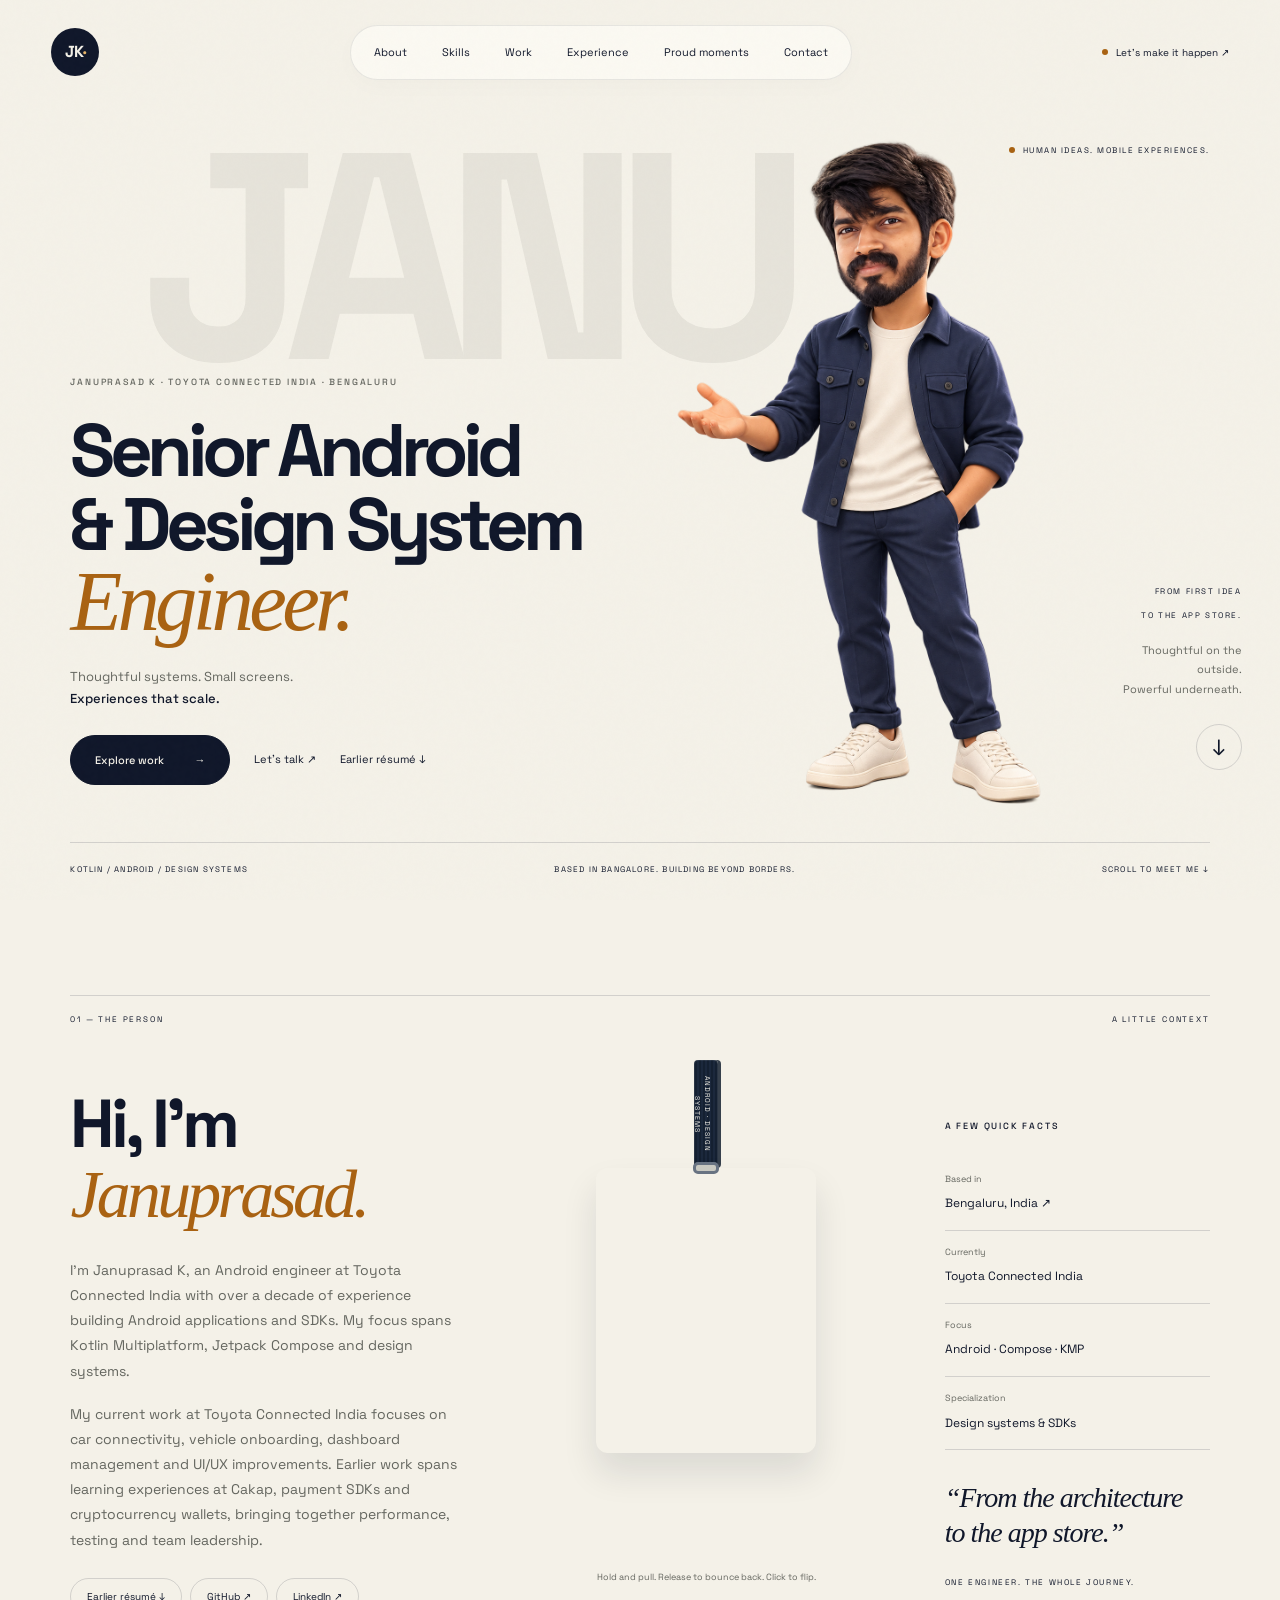
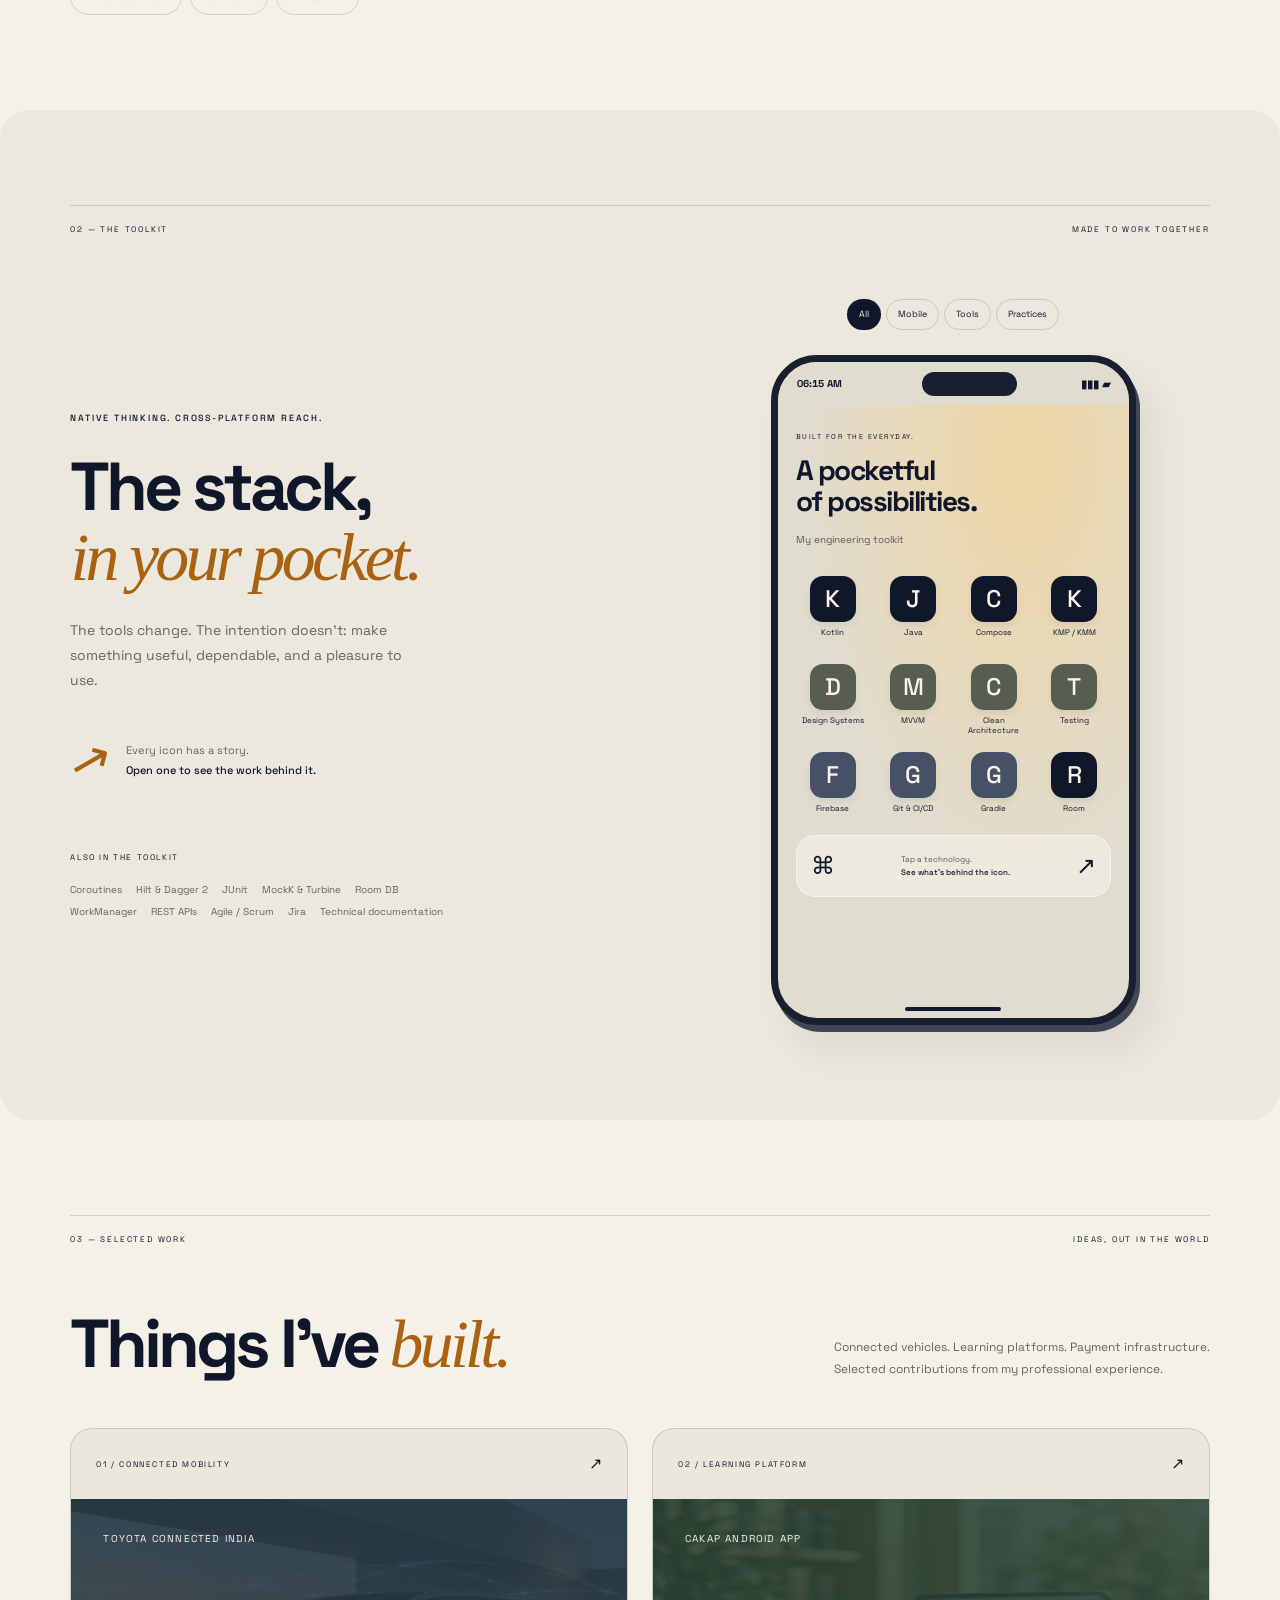
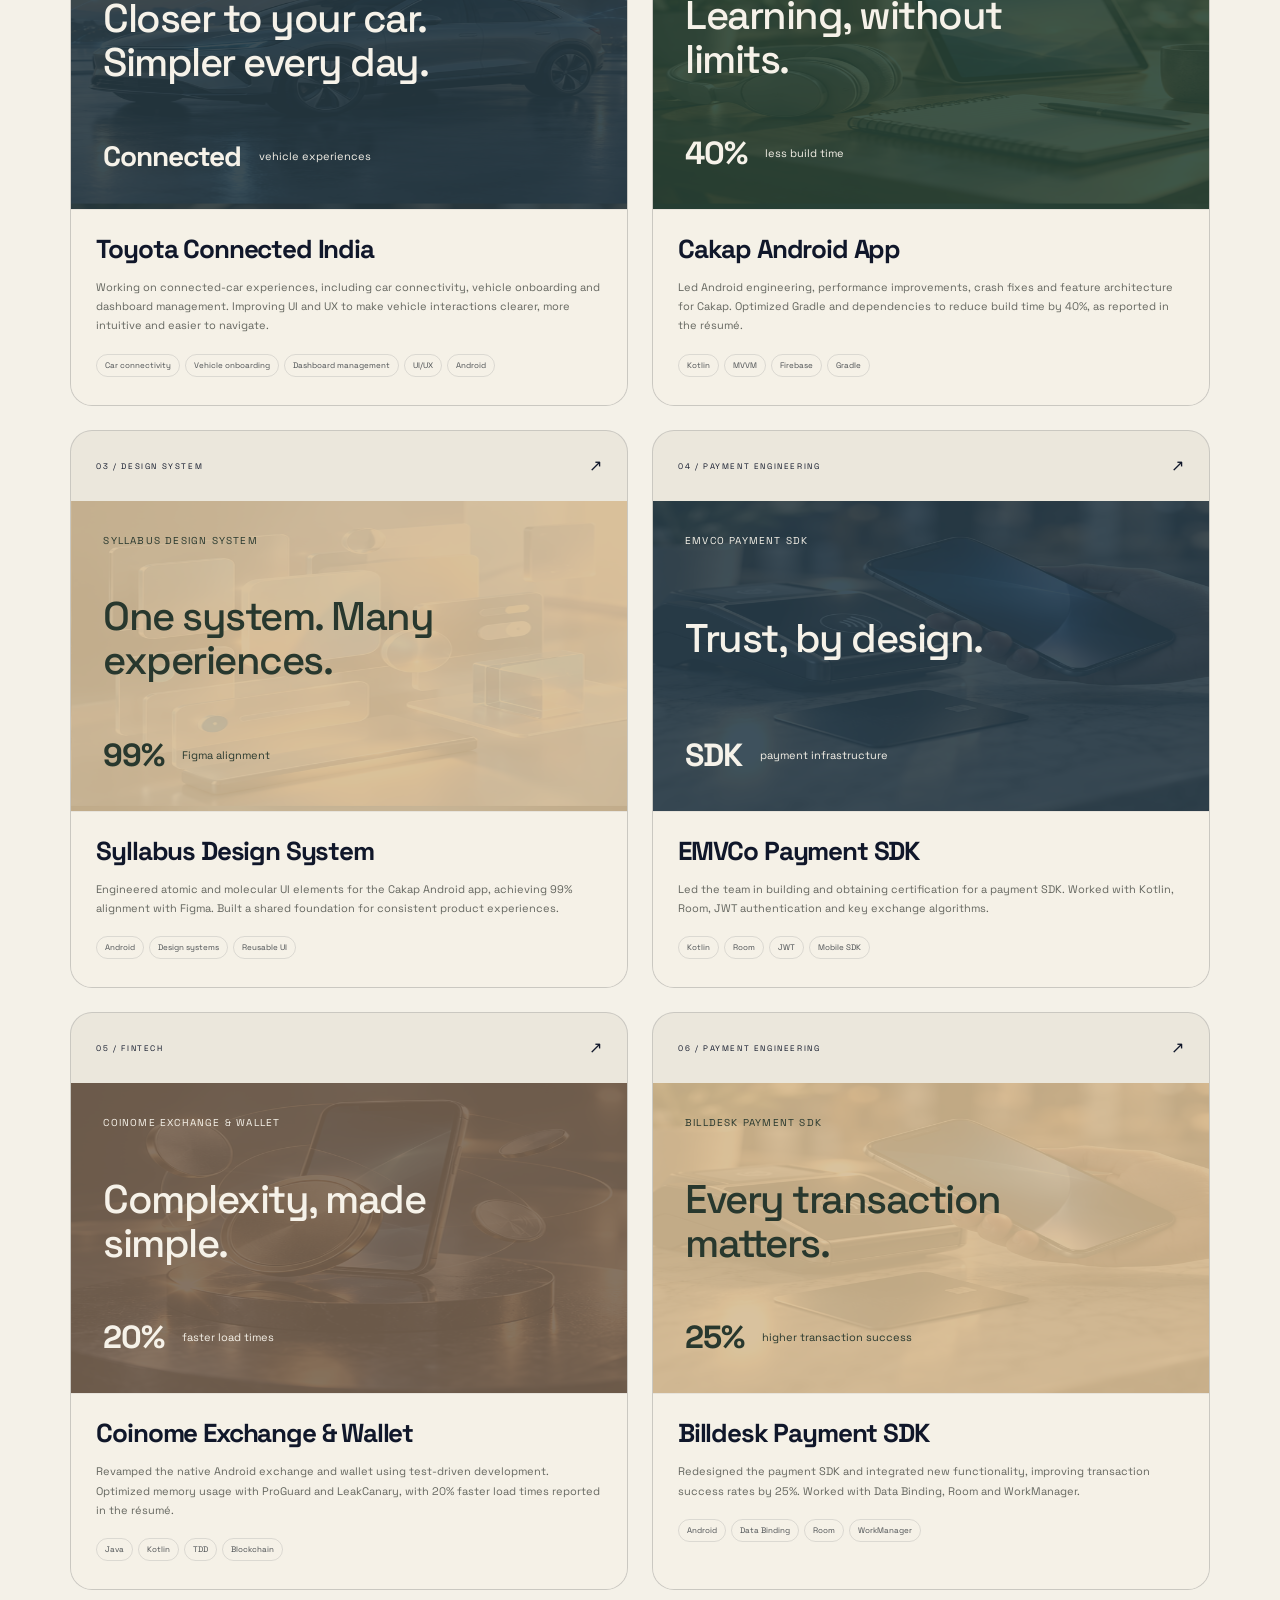
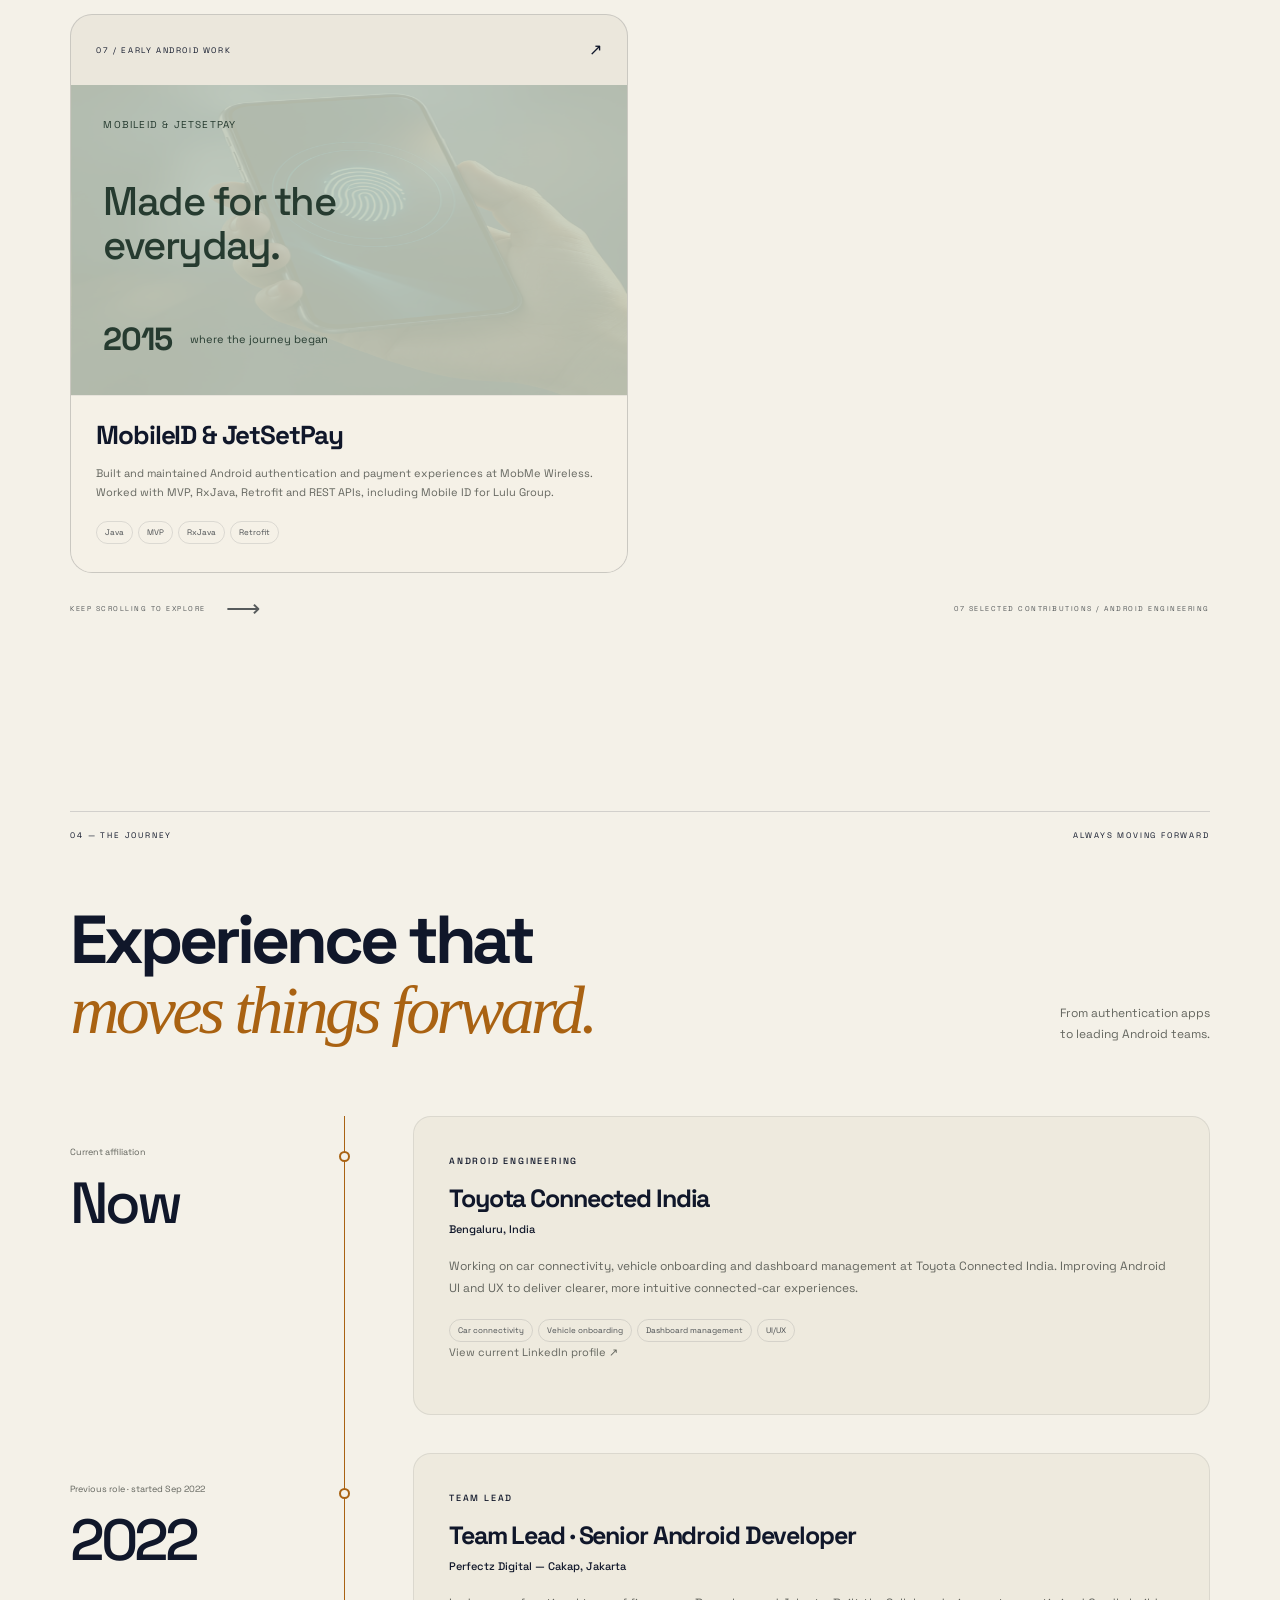
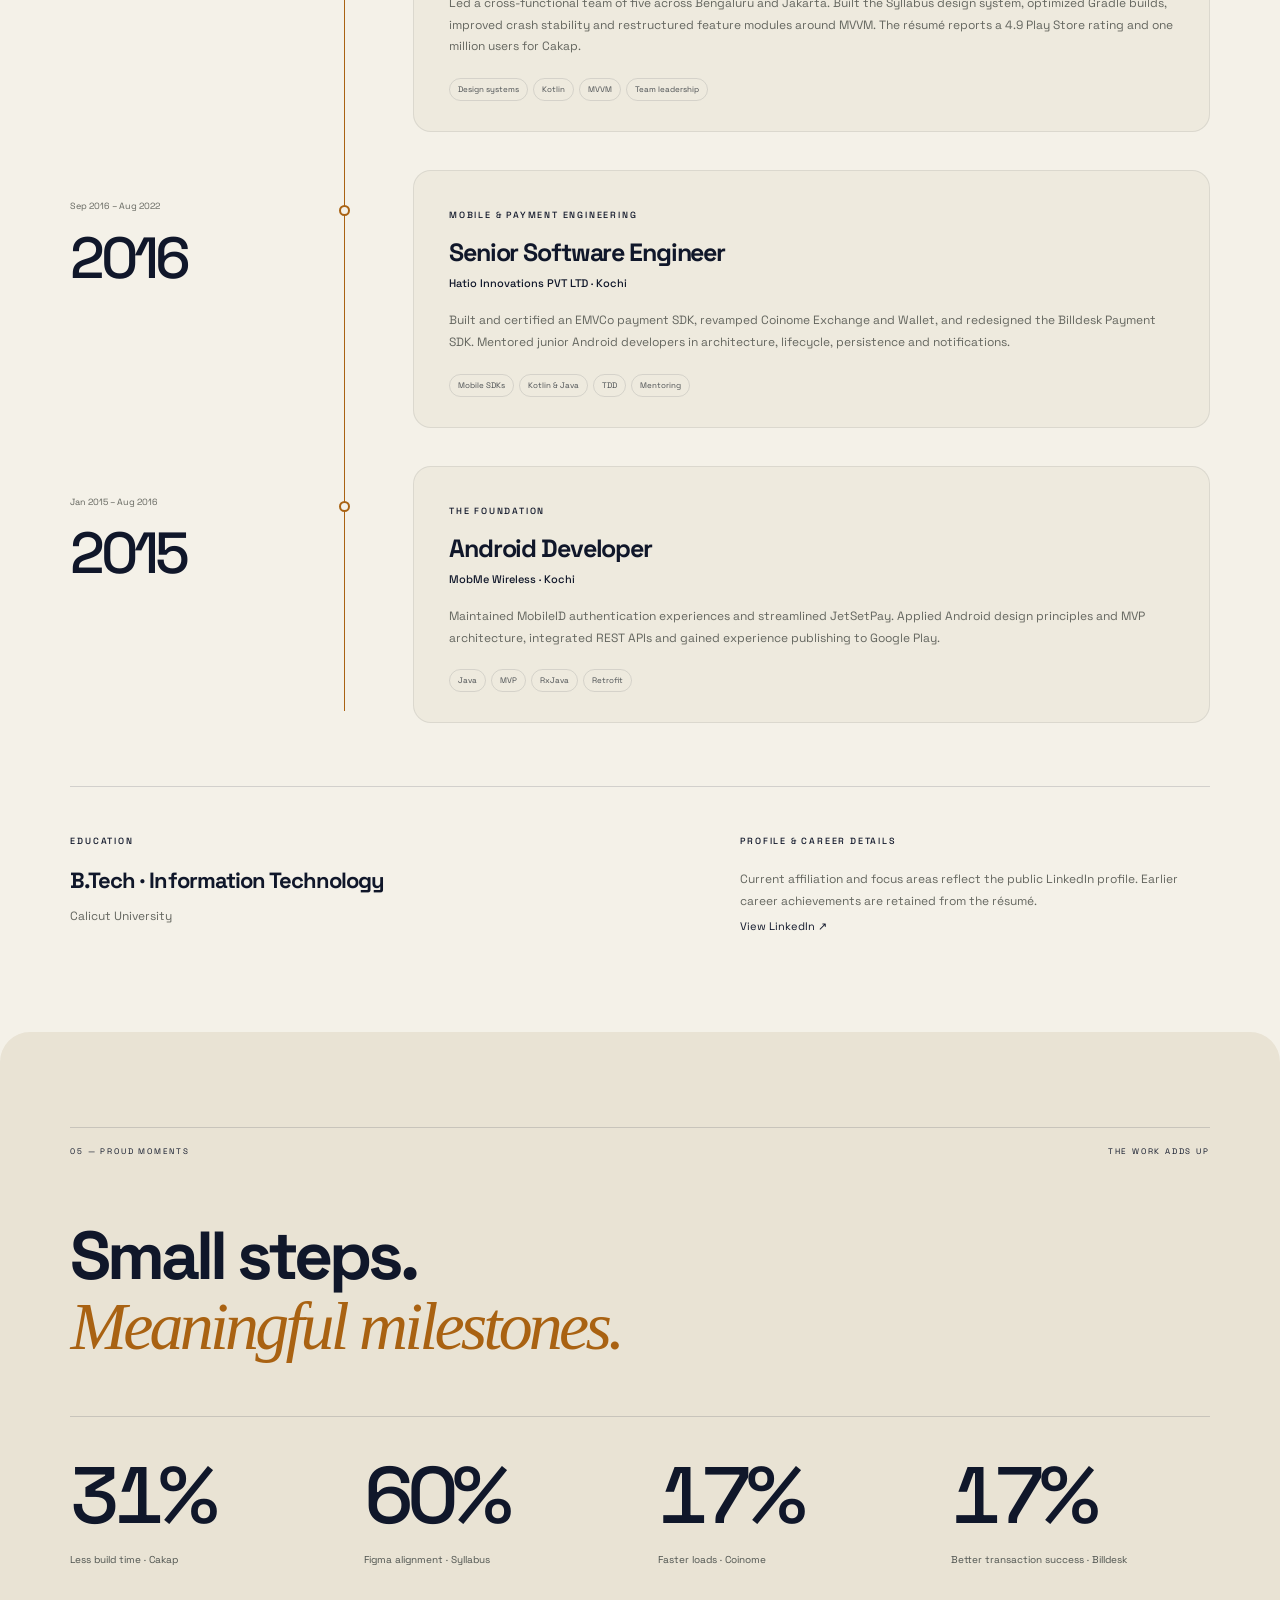
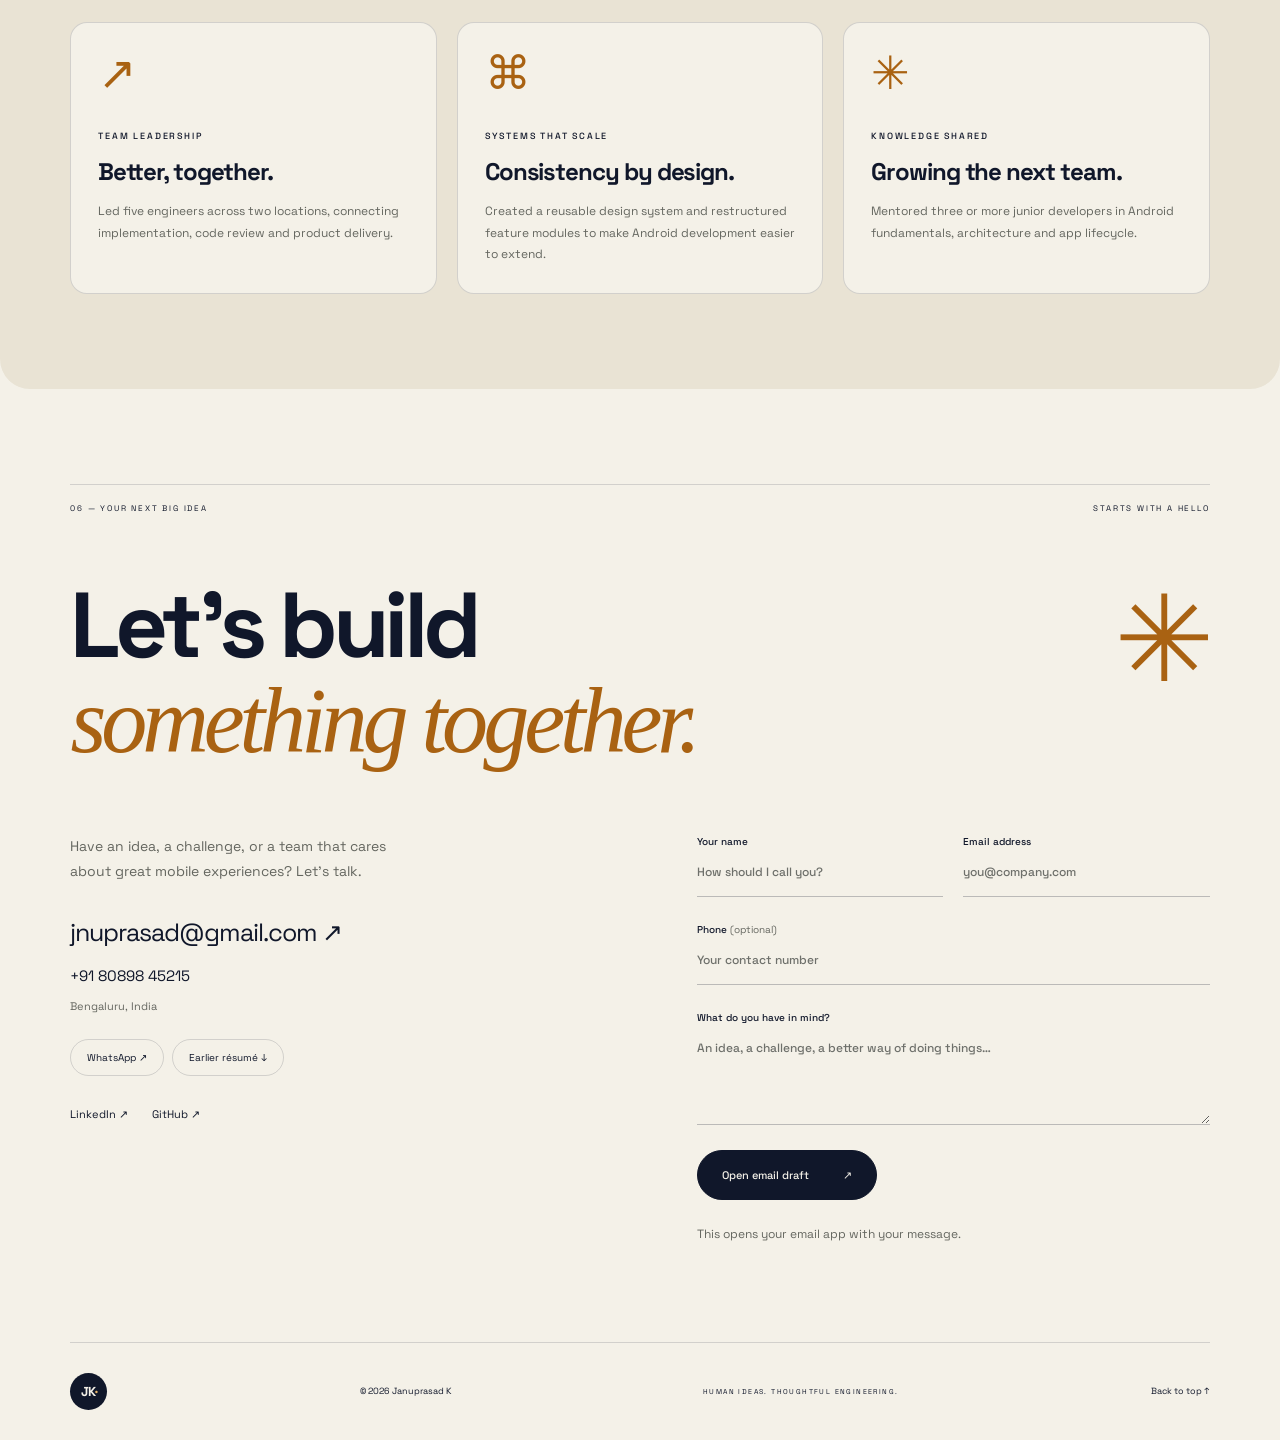
==== commit 5127766e: "update site v2" ====
--- a/index.html
+++ b/index.html
@@ -1,3 +1,3 @@
 <!DOCTYPE html>
 
-<html class="__variable_611886" lang="en"><head><meta charset="utf-8"/><meta content="width=device-width, initial-scale=1" name="viewport"/><link as="font" crossorigin="" href="fonts/31250b261513219c-s.p.woff2" rel="preload" type="font/woff2"/><link as="font" crossorigin="" href="fonts/46d978a299613541-s.p.woff2" rel="preload" type="font/woff2"/><link as="font" crossorigin="" href="fonts/5977941da3f6f441-s.p.woff2" rel="preload" type="font/woff2"/><link data-precedence="next" href="css/f474e1448b42ed88.css" rel="stylesheet"/><meta content="#F4F1E8" name="theme-color"/><title>Januprasad K | Senior Android Developer</title><meta content="Januprasad K — Senior Android developer specializing in design systems, Kotlin, mobile SDKs and scalable application architecture." name="description"/><meta content="Januprasad K" name="author"/><meta content="index, follow, max-image-preview:large" name="robots"/><link href="images/favicon.svg" rel="icon"/><meta content="" name="next-size-adjust"/><link href="css/custom.css" rel="stylesheet"/></head><body><div hidden=""><!--$--><!--/$--></div><a class="skip-link" href="#main">Skip to content</a><header class="site-header"><a aria-label="Januprasad K home" class="monogram" href="#home">JK<span>·</span></a><button aria-controls="navigation" aria-expanded="false" aria-label="Menu: open navigation" class="menu-toggle">Menu <span aria-hidden="true">+</span></button><nav aria-label="Main navigation" class="pill-nav" id="navigation"><a href="#about">About</a><a href="#skills">Skills</a><a href="#projects">Work</a><a href="#experience">Experience</a><a href="#moments">Proud moments</a><a href="#contact">Contact</a></nav><a class="header-note" href="mailto:jnuprasad@gmail.com"><span></span> Let’s make it happen ↗</a></header><div aria-hidden="true" class="scroll-progress"></div><main id="main"><section class="hero" id="home"><div aria-hidden="true" class="hero-ghost"></div><div class="hero-topnote"><span class="status-dot"></span> HUMAN IDEAS. MOBILE EXPERIENCES.</div><div class="avatar-home"><img alt="Full-body 3D-style avatar of Januprasad, smiling in a navy overshirt and cream sneakers with an open welcoming hand" class="janu-avatar" fetchpriority="high" height="1536" src="images/januprasad-avatar.png" width="1024"/></div><div class="hero-copy"><p class="eyebrow">JANUPRASAD K · TOYOTA CONNECTED INDIA · BENGALURU</p><h1>Senior Android<br/>&amp; Design System<br/><em>Engineer.</em></h1><p class="hero-tagline">Thoughtful systems. Small screens.<br/><strong>Experiences that scale.</strong></p><div class="hero-actions"><a class="button primary" href="#projects">Explore work <span>→</span></a><a class="text-link" href="#contact">Let’s talk ↗</a><a class="text-link" download="" href="Januprasad.Senior.Android.pdf" rel="noopener" target="_blank" title="Earlier résumé — predates the LinkedIn profile update">Earlier résumé ↓</a></div></div><div class="hero-aside"><span class="tiny-label">FROM FIRST IDEA<br/>TO THE APP STORE.</span><p>Thoughtful on the outside.<br/>Powerful underneath.</p><a aria-label="Scroll to About" class="scroll-cue" href="#about">↓</a></div><div class="hero-bottom"><span>KOTLIN / ANDROID / DESIGN SYSTEMS</span><span>BASED IN BANGALORE. BUILDING BEYOND BORDERS.</span><span>SCROLL TO MEET ME ↓</span></div></section><section class="section about" id="about"><div class="section-marker"><span>01 — THE PERSON</span><span>A LITTLE CONTEXT</span></div><div class="about-grid"><div class="about-copy"><h2>Hi, I’m<br/><em>Januprasad.</em></h2><p>I’m Januprasad K, an Android engineer at Toyota Connected India with over a decade of experience building Android applications and SDKs. My focus spans Kotlin Multiplatform, Jetpack Compose and design systems.</p><p>My current work at Toyota Connected India focuses on car connectivity, vehicle onboarding, dashboard management and UI/UX improvements. Earlier work spans learning experiences at Cakap, payment SDKs and cryptocurrency wallets, bringing together performance, testing and team leadership.</p><div class="link-pills"><a download="" href="Januprasad.Senior.Android.pdf" title="Earlier résumé — predates the LinkedIn profile update">Earlier résumé ↓</a><a href="https://github.com/januprasad">GitHub ↗</a><a href="https://www.linkedin.com/in/januprasad">LinkedIn ↗</a></div></div><div class="badge-column"><div class="badge-scene"><div aria-hidden="true" class="lanyard">ANDROID · DESIGN SYSTEMS</div><svg aria-hidden="true" class="badge-cord" viewbox="0 0 320 390"><line stroke="currentColor" stroke-width="3" x1="160" x2="160" y1="0" y2="48"></line></svg><div class="badge-body"><button aria-pressed="false" class="badge-flip"><span class="sr-only">Flip to career stats</span><span aria-hidden="false" class="badge-face badge-front"><span class="badge-top"><b>JK</b><small>ENGINEERING</small></span><span class="badge-photo"><img alt="Januprasad outdoors wearing a red jacket" class="janu-profile" height="150" loading="lazy" src="images/januprasad-profile.jpg" width="170"/></span><strong>Januprasad K</strong><span>ANDROID · TOYOTA CONNECTED INDIA</span><span class="badge-footer"><i class="barcode"></i><small>JK · PORTFOLIO ID</small></span></span><span aria-hidden="true" class="badge-face badge-back"><span class="eyebrow">THE SHORT VERSION</span><strong>Made of<br/>experience.</strong><span class="badge-stats"><b>10+<small>YEARS</small></b><b>KMP<small>ANDROID</small></b></span><span>APPS · SDKs · DESIGN SYSTEMS</span><small>Android applications and robust SDKs.</small></span></button></div></div><p class="badge-hint">Click the card to flip. ↔</p></div><div class="quick-facts"><span class="eyebrow">A FEW QUICK FACTS</span><dl><div><dt>Based in</dt><dd>Bengaluru, India ↗</dd></div><div><dt>Currently</dt><dd>Toyota Connected India</dd></div><div><dt>Focus</dt><dd>Android · Compose · KMP</dd></div><div><dt>Specialization</dt><dd>Design systems &amp; SDKs</dd></div></dl><blockquote>“From the architecture<br/>to the app store.”</blockquote><span class="tiny-label">ONE ENGINEER. THE WHOLE JOURNEY.</span></div></div></section><section class="section skills" id="skills"><div class="section-marker"><span>02 — THE TOOLKIT</span><span>MADE TO WORK TOGETHER</span></div><div class="skills-layout"><div class="skills-copy"><span class="eyebrow">NATIVE THINKING. CROSS-PLATFORM REACH.</span><h2>The stack,<br/><em>in your pocket.</em></h2><p>The tools change. The intention doesn’t: make something useful, dependable, and a pleasure to use.</p><div class="skill-note"><span aria-hidden="true">↗</span><p>Every icon has a story.<br/><strong>Open one to see the work behind it.</strong></p></div><div class="additional-skills"><span class="tiny-label">ALSO IN THE TOOLKIT</span><ul><li>Coroutines</li><li>Hilt &amp; Dagger 2</li><li>JUnit</li><li>MockK &amp; Turbine</li><li>Room DB</li><li>WorkManager</li><li>REST APIs</li><li>Agile / Scrum</li><li>Jira</li><li>Technical documentation</li></ul></div></div><div class="skill-experience"><div aria-label="Filter technologies" class="filter-chips"><button aria-pressed="true" data-filter="All">All</button><button aria-pressed="false" data-filter="Mobile">Mobile</button><button aria-pressed="false" data-filter="Tools">Tools</button><button aria-pressed="false" data-filter="Practices">Practices</button></div><div class="skill-phone"><div class="phone-status"><span>9:41</span><i aria-hidden="true"></i><span aria-hidden="true">▮▮▮ ▰</span></div><div class="phone-home"><div class="phone-greeting"><span>BUILT FOR THE EVERYDAY.</span><strong>A pocketful<br/>of possibilities.</strong><small>My engineering toolkit</small></div><div class="app-grid"><button class="tech-app" data-category="Mobile" data-detail="Native Android development across applications and payment SDKs." data-name="Kotlin"><span aria-hidden="true" class="app-icon family-mobile">K</span><span>Kotlin</span></button><button class="tech-app" data-category="Mobile" data-detail="Android apps, authentication experiences and wallet development." data-name="Java"><span aria-hidden="true" class="app-icon family-mobile">J</span><span>Java</span></button><button class="tech-app" data-category="Mobile" data-detail="Jetpack Compose and reusable Android interfaces." data-name="Compose"><span aria-hidden="true" class="app-icon family-mobile">C</span><span>Compose</span></button><button class="tech-app" data-category="Mobile" data-detail="Kotlin Multiplatform Mobile is part of my Android toolkit." data-name="KMP / KMM"><span aria-hidden="true" class="app-icon family-mobile">K</span><span>KMP / KMM</span></button><button class="tech-app" data-category="Practices" data-detail="Built the Syllabus design system at Cakap with atomic and molecular UI components." data-name="Design Systems"><span aria-hidden="true" class="app-icon family-practices">D</span><span>Design Systems</span></button><button class="tech-app" data-category="Practices" data-detail="Restructured Cakap feature modules around separation of concerns." data-name="MVVM"><span aria-hidden="true" class="app-icon family-practices">M</span><span>MVVM</span></button><button class="tech-app" data-category="Practices" data-detail="Maintainable boundaries for application and SDK development." data-name="Clean Architecture"><span aria-hidden="true" class="app-icon family-practices">C</span><span>Clean Architecture</span></button><button class="tech-app" data-category="Practices" data-detail="Unit testing with JUnit, MockK and Turbine; test-driven development for Coinome." data-name="Testing"><span aria-hidden="true" class="app-icon family-practices">T</span><span>Testing</span></button><button class="tech-app" data-category="Tools" data-detail="Crash monitoring and fixes for Cakap." data-name="Firebase"><span aria-hidden="true" class="app-icon family-tools">F</span><span>Firebase</span></button><button class="tech-app" data-category="Tools" data-detail="Code review, delivery workflows and source control." data-name="Git &amp; CI/CD"><span aria-hidden="true" class="app-icon family-tools">G</span><span>Git &amp; CI/CD</span></button><button class="tech-app" data-category="Tools" data-detail="Build and dependency optimization at Cakap." data-name="Gradle"><span aria-hidden="true" class="app-icon family-tools">G</span><span>Gradle</span></button><button class="tech-app" data-category="Mobile" data-detail="Local persistence for mobile and payment SDK development." data-name="Room"><span aria-hidden="true" class="app-icon family-mobile">R</span><span>Room</span></button></div><div class="phone-dock"><span aria-hidden="true">⌘</span><p>Tap a technology.<br/><strong>See what’s behind the icon.</strong></p><span aria-hidden="true">↗</span></div></div><div aria-hidden="true" class="home-indicator"></div></div></div></div></section><section class="section work" id="projects"><div class="section-marker"><span>03 — SELECTED WORK</span><span>IDEAS, OUT IN THE WORLD</span></div><div class="section-heading"><h2>Things I’ve <em>built.</em></h2><p>Connected vehicles. Learning platforms. Payment infrastructure.<br/>Selected contributions from my professional experience.</p></div><div class="work-stage"><div class="work-window"><div class="work-rail"><article class="project-card project-toyota"><div class="project-top"><span class="tiny-label">01 / CONNECTED MOBILITY</span><span>↗</span></div><div class="case-visual case-toyota"><span>Toyota Connected India</span><strong>Closer to your car.<br/>Simpler every day.</strong><div><b>Connected</b><small>vehicle experiences</small></div></div><div class="project-copy"><div class="project-title"><h3>Toyota Connected India</h3></div><p>Working on connected-car experiences, including car connectivity, vehicle onboarding and dashboard management. Improving UI and UX to make vehicle interactions clearer, more intuitive and easier to navigate.</p><div class="tags"><span>Car connectivity</span><span>Vehicle onboarding</span><span>Dashboard management</span><span>UI/UX</span><span>Android</span></div></div></article><article class="project-card project-0"><div class="project-top"><span class="tiny-label">02 / LEARNING PLATFORM</span><span>↗</span></div><div class="case-visual case-0"><span>Cakap Android App</span><strong>Learning, without limits.</strong><div><b>40%</b><small>less build time</small></div></div><div class="project-copy"><div class="project-title"><h3>Cakap Android App</h3></div><p>Led Android engineering, performance improvements, crash fixes and feature architecture for Cakap. Optimized Gradle and dependencies to reduce build time by 40%, as reported in the résumé.</p><div class="tags"><span>Kotlin</span><span>MVVM</span><span>Firebase</span><span>Gradle</span></div></div></article><article class="project-card project-1"><div class="project-top"><span class="tiny-label">03 / DESIGN SYSTEM</span><span>↗</span></div><div class="case-visual case-1"><span>Syllabus Design System</span><strong>One system. Many experiences.</strong><div><b>99%</b><small>Figma alignment</small></div></div><div class="project-copy"><div class="project-title"><h3>Syllabus Design System</h3></div><p>Engineered atomic and molecular UI elements for the Cakap Android app, achieving 99% alignment with Figma. Built a shared foundation for consistent product experiences.</p><div class="tags"><span>Android</span><span>Design systems</span><span>Reusable UI</span></div></div></article><article class="project-card project-2"><div class="project-top"><span class="tiny-label">04 / PAYMENT ENGINEERING</span><span>↗</span></div><div class="case-visual case-2"><span>EMVCo Payment SDK</span><strong>Trust, by design.</strong><div><b>SDK</b><small>payment infrastructure</small></div></div><div class="project-copy"><div class="project-title"><h3>EMVCo Payment SDK</h3></div><p>Led the team in building and obtaining certification for a payment SDK. Worked with Kotlin, Room, JWT authentication and key exchange algorithms.</p><div class="tags"><span>Kotlin</span><span>Room</span><span>JWT</span><span>Mobile SDK</span></div></div></article><article class="project-card project-3"><div class="project-top"><span class="tiny-label">05 / FINTECH</span><span>↗</span></div><div class="case-visual case-3"><span>Coinome Exchange &amp; Wallet</span><strong>Complexity, made simple.</strong><div><b>20%</b><small>faster load times</small></div></div><div class="project-copy"><div class="project-title"><h3>Coinome Exchange &amp; Wallet</h3></div><p>Revamped the native Android exchange and wallet using test-driven development. Optimized memory usage with ProGuard and LeakCanary, with 20% faster load times reported in the résumé.</p><div class="tags"><span>Java</span><span>Kotlin</span><span>TDD</span><span>Blockchain</span></div></div></article><article class="project-card project-4"><div class="project-top"><span class="tiny-label">06 / PAYMENT ENGINEERING</span><span>↗</span></div><div class="case-visual case-4"><span>Billdesk Payment SDK</span><strong>Every transaction matters.</strong><div><b>25%</b><small>higher transaction success</small></div></div><div class="project-copy"><div class="project-title"><h3>Billdesk Payment SDK</h3></div><p>Redesigned the payment SDK and integrated new functionality, improving transaction success rates by 25%. Worked with Data Binding, Room and WorkManager.</p><div class="tags"><span>Android</span><span>Data Binding</span><span>Room</span><span>WorkManager</span></div></div></article><article class="project-card project-5"><div class="project-top"><span class="tiny-label">07 / EARLY ANDROID WORK</span><span>↗</span></div><div class="case-visual case-5"><span>MobileID &amp; JetSetPay</span><strong>Made for the everyday.</strong><div><b>2015</b><small>where the journey began</small></div></div><div class="project-copy"><div class="project-title"><h3>MobileID &amp; JetSetPay</h3></div><p>Built and maintained Android authentication and payment experiences at MobMe Wireless. Worked with MVP, RxJava, Retrofit and REST APIs, including Mobile ID for Lulu Group.</p><div class="tags"><span>Java</span><span>MVP</span><span>RxJava</span><span>Retrofit</span></div></div></article></div></div><p class="work-scroll-note">KEEP SCROLLING TO EXPLORE <span aria-hidden="true">⟶</span> <span>07 SELECTED CONTRIBUTIONS / ANDROID ENGINEERING</span></p></div></section><section class="section experience" id="experience"><div class="section-marker"><span>04 — THE JOURNEY</span><span>ALWAYS MOVING FORWARD</span></div><div class="section-heading"><h2>Experience that<br/><em>moves things forward.</em></h2><p>From authentication apps<br/>to leading Android teams.</p></div><div class="timeline"><div aria-hidden="true" class="timeline-track"><i class="timeline-draw"></i></div><article class="timeline-item"><div class="timeline-date"><span>Current affiliation</span><strong>Now</strong></div><div class="role-card"><span class="eyebrow">ANDROID ENGINEERING</span><h3>Toyota Connected India</h3><h4>Bengaluru, India</h4><p>Working on car connectivity, vehicle onboarding and dashboard management at Toyota Connected India. Improving Android UI and UX to deliver clearer, more intuitive connected-car experiences.</p><div class="tags"><span>Car connectivity</span><span>Vehicle onboarding</span><span>Dashboard management</span><span>UI/UX</span></div><p><a class="text-link" href="https://www.linkedin.com/in/januprasad/" rel="noopener" target="_blank">View current LinkedIn profile ↗</a></p></div></article><article class="timeline-item"><div class="timeline-date"><span>Previous role · started Sep 2022</span><strong>2022</strong></div><div class="role-card"><span class="eyebrow">TEAM LEAD</span><h3>Team Lead · Senior Android Developer</h3><h4>Perfectz Digital — Cakap, Jakarta</h4><p>Led a cross-functional team of five across Bengaluru and Jakarta. Built the Syllabus design system, optimized Gradle builds, improved crash stability and restructured feature modules around MVVM. The résumé reports a 4.9 Play Store rating and one million users for Cakap.</p><div class="tags"><span>Design systems</span><span>Kotlin</span><span>MVVM</span><span>Team leadership</span></div></div></article><article class="timeline-item"><div class="timeline-date"><span>Sep 2016 – Aug 2022</span><strong>2016</strong></div><div class="role-card"><span class="eyebrow">MOBILE &amp; PAYMENT ENGINEERING</span><h3>Senior Software Engineer</h3><h4>Hatio Innovations PVT LTD · Kochi</h4><p>Built and certified an EMVCo payment SDK, revamped Coinome Exchange and Wallet, and redesigned the Billdesk Payment SDK. Mentored junior Android developers in architecture, lifecycle, persistence and notifications.</p><div class="tags"><span>Mobile SDKs</span><span>Kotlin &amp; Java</span><span>TDD</span><span>Mentoring</span></div></div></article><article class="timeline-item"><div class="timeline-date"><span>Jan 2015 – Aug 2016</span><strong>2015</strong></div><div class="role-card"><span class="eyebrow">THE FOUNDATION</span><h3>Android Developer</h3><h4>MobMe Wireless · Kochi</h4><p>Maintained MobileID authentication experiences and streamlined JetSetPay. Applied Android design principles and MVP architecture, integrated REST APIs and gained experience publishing to Google Play.</p><div class="tags"><span>Java</span><span>MVP</span><span>RxJava</span><span>Retrofit</span></div></div></article></div><div class="education"><div><span class="eyebrow">EDUCATION</span><h3>B.Tech · Information Technology</h3><p>Calicut University</p></div><div><span class="eyebrow">PROFILE &amp; CAREER DETAILS</span><p>Current affiliation and focus areas reflect the public LinkedIn profile. Earlier career achievements are retained from the résumé.</p><a class="text-link" href="https://www.linkedin.com/in/januprasad/">View LinkedIn ↗</a></div></div></section><section class="section moments" id="moments"><div class="section-marker"><span>05 — PROUD MOMENTS</span><span>THE WORK ADDS UP</span></div><h2>Small steps.<br/><em>Meaningful milestones.</em></h2><div class="stats"><div><strong>40%</strong><span>Less build time · Cakap</span></div><div><strong>99%</strong><span>Figma alignment · Syllabus</span></div><div><strong>20%</strong><span>Faster loads · Coinome</span></div><div><strong>25%</strong><span>Better transaction success · Billdesk</span></div></div><div class="moment-cards"><article><span class="moment-symbol">↗</span><span class="eyebrow">TEAM LEADERSHIP</span><h3>Better, together.</h3><p>Led five engineers across two locations, connecting implementation, code review and product delivery.</p></article><article><span class="moment-symbol">⌘</span><span class="eyebrow">SYSTEMS THAT SCALE</span><h3>Consistency by design.</h3><p>Created a reusable design system and restructured feature modules to make Android development easier to extend.</p></article><article><span class="moment-symbol">✳</span><span class="eyebrow">KNOWLEDGE SHARED</span><h3>Growing the next team.</h3><p>Mentored three or more junior developers in Android fundamentals, architecture and app lifecycle.</p></article></div></section><section class="section contact" id="contact"><div class="section-marker"><span>06 — YOUR NEXT BIG IDEA</span><span>STARTS WITH A HELLO</span></div><h2>Let’s build<br/><em>something together.</em><span aria-hidden="true" class="contact-spark">✳</span></h2><div class="contact-grid"><div class="contact-copy"><p>Have an idea, a challenge, or a team that cares about great mobile experiences? Let’s talk.</p><a class="email-link" href="mailto:jnuprasad@gmail.com">jnuprasad@gmail.com ↗</a><a class="phone-link" href="tel:+918089845215">+91 80898 45215</a><span class="contact-location">Bengaluru, India</span><div class="link-pills"><a href="https://wa.me/918089845215">WhatsApp ↗</a><a download="" href="Januprasad.Senior.Android.pdf" title="Earlier résumé — predates the LinkedIn profile update">Earlier résumé ↓</a></div><div class="socials"><a href="https://www.linkedin.com/in/januprasad">LinkedIn ↗</a><a href="https://github.com/januprasad">GitHub ↗</a></div></div><form class="contact-form"><div class="form-row"><label for="name">Your name<input autocomplete="name" id="name" name="name" placeholder="How should I call you?" required=""/></label><label for="email">Email address<input autocomplete="email" id="email" name="email" placeholder="you@company.com" required="" type="email"/></label></div><label for="phone">Phone <span>(optional)</span><input autocomplete="tel" id="phone" name="phone" placeholder="Your contact number" type="tel"/></label><label for="message">What do you have in mind?<textarea id="message" name="message" placeholder="An idea, a challenge, a better way of doing things…" required="" rows="3"></textarea></label><div aria-hidden="true" class="honeypot"><label>Leave this empty<input autocomplete="off" name="_gotcha" tabindex="-1"/></label></div><button class="button primary" type="submit">Open email draft <span>↗</span></button><p class="form-status idle" role="status" style="opacity:1">This opens your email app with your message.</p></form></div></section></main><footer class="site-footer"><a aria-label="Januprasad K home" class="monogram" href="#home">JK<span>·</span></a><span>© <!-- -->2026<!-- --> Januprasad K</span><span>HUMAN IDEAS. THOUGHTFUL ENGINEERING.</span><a href="#home">Back to top ↑</a></footer><!--$--><!--/$--><script defer="" src="js/portfolio.js"></script></body></html>+<html class="__variable_611886" lang="en"><head><meta charset="utf-8"/><meta content="width=device-width, initial-scale=1" name="viewport"/><link as="font" crossorigin="" href="fonts/31250b261513219c-s.p.woff2" rel="preload" type="font/woff2"/><link as="font" crossorigin="" href="fonts/46d978a299613541-s.p.woff2" rel="preload" type="font/woff2"/><link as="font" crossorigin="" href="fonts/5977941da3f6f441-s.p.woff2" rel="preload" type="font/woff2"/><link data-precedence="next" href="css/f474e1448b42ed88.css" rel="stylesheet"/><meta content="#F4F1E8" name="theme-color"/><title>Januprasad K | Senior Android Developer</title><meta content="Januprasad K — Senior Android developer specializing in design systems, Kotlin, mobile SDKs and scalable application architecture." name="description"/><meta content="Januprasad K" name="author"/><meta content="index, follow, max-image-preview:large" name="robots"/><link href="images/favicon.svg" rel="icon"/><meta content="" name="next-size-adjust"/><link href="css/custom.css" rel="stylesheet"/></head><body><div hidden=""><!--$--><!--/$--></div><a class="skip-link" href="#main">Skip to content</a><header class="site-header"><a aria-label="Januprasad K home" class="monogram" href="#home">JK<span>·</span></a><button aria-controls="navigation" aria-expanded="false" aria-label="Menu: open navigation" class="menu-toggle">Menu <span aria-hidden="true">+</span></button><nav aria-label="Main navigation" class="pill-nav" id="navigation"><a href="#about">About</a><a href="#skills">Skills</a><a href="#projects">Work</a><a href="#experience">Experience</a><a href="#moments">Proud moments</a><a href="#contact">Contact</a></nav><a class="header-note" href="mailto:jnuprasad@gmail.com"><span></span> Let’s make it happen ↗</a></header><div aria-hidden="true" class="scroll-progress"></div><main id="main"><section class="hero" id="home"><div aria-hidden="true" class="hero-ghost"></div><div class="hero-topnote"><span class="status-dot"></span> HUMAN IDEAS. MOBILE EXPERIENCES.</div><div class="avatar-home"><img alt="Full-body 3D-style avatar of Januprasad, smiling in a navy overshirt and cream sneakers with an open welcoming hand" class="janu-avatar" fetchpriority="high" height="1536" src="images/januprasad-avatar.png" width="1024"/></div><div class="hero-copy"><p class="eyebrow">JANUPRASAD K · TOYOTA CONNECTED INDIA · BENGALURU</p><h1>Senior Android<br/>&amp; Design System<br/><em>Engineer.</em></h1><p class="hero-tagline">Thoughtful systems. Small screens.<br/><strong>Experiences that scale.</strong></p><div class="hero-actions"><a class="button primary" href="#projects">Explore work <span>→</span></a><a class="text-link" href="#contact">Let’s talk ↗</a><a class="text-link" download="" href="Januprasad.Senior.Android.pdf" rel="noopener" target="_blank" title="Earlier résumé — predates the LinkedIn profile update">Earlier résumé ↓</a></div></div><div class="hero-aside"><span class="tiny-label">FROM FIRST IDEA<br/>TO THE APP STORE.</span><p>Thoughtful on the outside.<br/>Powerful underneath.</p><a aria-label="Scroll to About" class="scroll-cue" href="#about">↓</a></div><div class="hero-bottom"><span>KOTLIN / ANDROID / DESIGN SYSTEMS</span><span>BASED IN BANGALORE. BUILDING BEYOND BORDERS.</span><span>SCROLL TO MEET ME ↓</span></div></section><section class="section about" id="about"><div class="section-marker"><span>01 — THE PERSON</span><span>A LITTLE CONTEXT</span></div><div class="about-grid"><div class="about-copy"><h2>Hi, I’m<br/><em>Januprasad.</em></h2><p>I’m Januprasad K, an Android engineer at Toyota Connected India with over a decade of experience building Android applications and SDKs. My focus spans Kotlin Multiplatform, Jetpack Compose and design systems.</p><p>My current work at Toyota Connected India focuses on car connectivity, vehicle onboarding, dashboard management and UI/UX improvements. Earlier work spans learning experiences at Cakap, payment SDKs and cryptocurrency wallets, bringing together performance, testing and team leadership.</p><div class="link-pills"><a download="" href="Januprasad.Senior.Android.pdf" title="Earlier résumé — predates the LinkedIn profile update">Earlier résumé ↓</a><a href="https://github.com/januprasad">GitHub ↗</a><a href="https://www.linkedin.com/in/januprasad">LinkedIn ↗</a></div></div><div class="badge-column"><div class="badge-scene"><div aria-hidden="true" class="lanyard">ANDROID · DESIGN SYSTEMS</div><svg aria-hidden="true" class="badge-cord" viewbox="0 0 320 390"><line stroke="currentColor" stroke-width="3" x1="160" x2="160" y1="0" y2="48"></line></svg><div class="badge-body"><button aria-pressed="false" class="badge-flip"><span class="sr-only">Flip to career stats</span><span aria-hidden="false" class="badge-face badge-front"><span class="badge-top"><b>JK</b><small>ENGINEERING</small></span><span class="badge-photo"><img alt="Januprasad outdoors wearing a red jacket" class="janu-profile" height="150" loading="lazy" src="images/januprasad-profile.jpg" width="170"/></span><strong>Januprasad K</strong><span>ANDROID · TOYOTA CONNECTED INDIA</span><span class="badge-footer"><i class="barcode"></i><small>JK · PORTFOLIO ID</small></span></span><span aria-hidden="true" class="badge-face badge-back"><span class="eyebrow">THE SHORT VERSION</span><strong>Made of<br/>experience.</strong><span class="badge-stats"><b>10+<small>YEARS</small></b><b>KMP<small>ANDROID</small></b></span><span>APPS · SDKs · DESIGN SYSTEMS</span><small>Android applications and robust SDKs.</small></span></button></div></div><p class="badge-hint">Hold and pull. Release to bounce back. Click to flip.</p></div><div class="quick-facts"><span class="eyebrow">A FEW QUICK FACTS</span><dl><div><dt>Based in</dt><dd>Bengaluru, India ↗</dd></div><div><dt>Currently</dt><dd>Toyota Connected India</dd></div><div><dt>Focus</dt><dd>Android · Compose · KMP</dd></div><div><dt>Specialization</dt><dd>Design systems &amp; SDKs</dd></div></dl><blockquote>“From the architecture<br/>to the app store.”</blockquote><span class="tiny-label">ONE ENGINEER. THE WHOLE JOURNEY.</span></div></div></section><section class="section skills" id="skills"><div class="section-marker"><span>02 — THE TOOLKIT</span><span>MADE TO WORK TOGETHER</span></div><div class="skills-layout"><div class="skills-copy"><span class="eyebrow">NATIVE THINKING. CROSS-PLATFORM REACH.</span><h2>The stack,<br/><em>in your pocket.</em></h2><p>The tools change. The intention doesn’t: make something useful, dependable, and a pleasure to use.</p><div class="skill-note"><span aria-hidden="true">↗</span><p>Every icon has a story.<br/><strong>Open one to see the work behind it.</strong></p></div><div class="additional-skills"><span class="tiny-label">ALSO IN THE TOOLKIT</span><ul><li>Coroutines</li><li>Hilt &amp; Dagger 2</li><li>JUnit</li><li>MockK &amp; Turbine</li><li>Room DB</li><li>WorkManager</li><li>REST APIs</li><li>Agile / Scrum</li><li>Jira</li><li>Technical documentation</li></ul></div></div><div class="skill-experience"><div aria-label="Filter technologies" class="filter-chips"><button aria-pressed="true" data-filter="All">All</button><button aria-pressed="false" data-filter="Mobile">Mobile</button><button aria-pressed="false" data-filter="Tools">Tools</button><button aria-pressed="false" data-filter="Practices">Practices</button></div><div class="skill-phone"><div class="phone-status"><span>9:41</span><i aria-hidden="true"></i><span aria-hidden="true">▮▮▮ ▰</span></div><div class="phone-home"><div class="phone-greeting"><span>BUILT FOR THE EVERYDAY.</span><strong>A pocketful<br/>of possibilities.</strong><small>My engineering toolkit</small></div><div class="app-grid"><button class="tech-app" data-category="Mobile" data-detail="Native Android development across applications and payment SDKs." data-name="Kotlin"><span aria-hidden="true" class="app-icon family-mobile">K</span><span>Kotlin</span></button><button class="tech-app" data-category="Mobile" data-detail="Android apps, authentication experiences and wallet development." data-name="Java"><span aria-hidden="true" class="app-icon family-mobile">J</span><span>Java</span></button><button class="tech-app" data-category="Mobile" data-detail="Jetpack Compose and reusable Android interfaces." data-name="Compose"><span aria-hidden="true" class="app-icon family-mobile">C</span><span>Compose</span></button><button class="tech-app" data-category="Mobile" data-detail="Kotlin Multiplatform Mobile is part of my Android toolkit." data-name="KMP / KMM"><span aria-hidden="true" class="app-icon family-mobile">K</span><span>KMP / KMM</span></button><button class="tech-app" data-category="Practices" data-detail="Built the Syllabus design system at Cakap with atomic and molecular UI components." data-name="Design Systems"><span aria-hidden="true" class="app-icon family-practices">D</span><span>Design Systems</span></button><button class="tech-app" data-category="Practices" data-detail="Restructured Cakap feature modules around separation of concerns." data-name="MVVM"><span aria-hidden="true" class="app-icon family-practices">M</span><span>MVVM</span></button><button class="tech-app" data-category="Practices" data-detail="Maintainable boundaries for application and SDK development." data-name="Clean Architecture"><span aria-hidden="true" class="app-icon family-practices">C</span><span>Clean Architecture</span></button><button class="tech-app" data-category="Practices" data-detail="Unit testing with JUnit, MockK and Turbine; test-driven development for Coinome." data-name="Testing"><span aria-hidden="true" class="app-icon family-practices">T</span><span>Testing</span></button><button class="tech-app" data-category="Tools" data-detail="Crash monitoring and fixes for Cakap." data-name="Firebase"><span aria-hidden="true" class="app-icon family-tools">F</span><span>Firebase</span></button><button class="tech-app" data-category="Tools" data-detail="Code review, delivery workflows and source control." data-name="Git &amp; CI/CD"><span aria-hidden="true" class="app-icon family-tools">G</span><span>Git &amp; CI/CD</span></button><button class="tech-app" data-category="Tools" data-detail="Build and dependency optimization at Cakap." data-name="Gradle"><span aria-hidden="true" class="app-icon family-tools">G</span><span>Gradle</span></button><button class="tech-app" data-category="Mobile" data-detail="Local persistence for mobile and payment SDK development." data-name="Room"><span aria-hidden="true" class="app-icon family-mobile">R</span><span>Room</span></button></div><div class="phone-dock"><span aria-hidden="true">⌘</span><p>Tap a technology.<br/><strong>See what’s behind the icon.</strong></p><span aria-hidden="true">↗</span></div></div><div aria-hidden="true" class="home-indicator"></div></div></div></div></section><section class="section work" id="projects"><div class="section-marker"><span>03 — SELECTED WORK</span><span>IDEAS, OUT IN THE WORLD</span></div><div class="section-heading"><h2>Things I’ve <em>built.</em></h2><p>Connected vehicles. Learning platforms. Payment infrastructure.<br/>Selected contributions from my professional experience.</p></div><div class="work-stage"><div class="work-window"><div class="work-rail"><article class="project-card project-toyota"><div class="project-top"><span class="tiny-label">01 / CONNECTED MOBILITY</span><span>↗</span></div><div class="case-visual case-toyota" data-industry="automotive"><span>Toyota Connected India</span><strong>Closer to your car.<br/>Simpler every day.</strong><div><b>Connected</b><small>vehicle experiences</small></div></div><div class="project-copy"><div class="project-title"><h3>Toyota Connected India</h3></div><p>Working on connected-car experiences, including car connectivity, vehicle onboarding and dashboard management. Improving UI and UX to make vehicle interactions clearer, more intuitive and easier to navigate.</p><div class="tags"><span>Car connectivity</span><span>Vehicle onboarding</span><span>Dashboard management</span><span>UI/UX</span><span>Android</span></div></div></article><article class="project-card project-0"><div class="project-top"><span class="tiny-label">02 / LEARNING PLATFORM</span><span>↗</span></div><div class="case-visual case-0" data-industry="learning"><span>Cakap Android App</span><strong>Learning, without limits.</strong><div><b>40%</b><small>less build time</small></div></div><div class="project-copy"><div class="project-title"><h3>Cakap Android App</h3></div><p>Led Android engineering, performance improvements, crash fixes and feature architecture for Cakap. Optimized Gradle and dependencies to reduce build time by 40%, as reported in the résumé.</p><div class="tags"><span>Kotlin</span><span>MVVM</span><span>Firebase</span><span>Gradle</span></div></div></article><article class="project-card project-1"><div class="project-top"><span class="tiny-label">03 / DESIGN SYSTEM</span><span>↗</span></div><div class="case-visual case-1" data-industry="design"><span>Syllabus Design System</span><strong>One system. Many experiences.</strong><div><b>99%</b><small>Figma alignment</small></div></div><div class="project-copy"><div class="project-title"><h3>Syllabus Design System</h3></div><p>Engineered atomic and molecular UI elements for the Cakap Android app, achieving 99% alignment with Figma. Built a shared foundation for consistent product experiences.</p><div class="tags"><span>Android</span><span>Design systems</span><span>Reusable UI</span></div></div></article><article class="project-card project-2"><div class="project-top"><span class="tiny-label">04 / PAYMENT ENGINEERING</span><span>↗</span></div><div class="case-visual case-2" data-industry="payments"><span>EMVCo Payment SDK</span><strong>Trust, by design.</strong><div><b>SDK</b><small>payment infrastructure</small></div></div><div class="project-copy"><div class="project-title"><h3>EMVCo Payment SDK</h3></div><p>Led the team in building and obtaining certification for a payment SDK. Worked with Kotlin, Room, JWT authentication and key exchange algorithms.</p><div class="tags"><span>Kotlin</span><span>Room</span><span>JWT</span><span>Mobile SDK</span></div></div></article><article class="project-card project-3"><div class="project-top"><span class="tiny-label">05 / FINTECH</span><span>↗</span></div><div class="case-visual case-3" data-industry="crypto"><span>Coinome Exchange &amp; Wallet</span><strong>Complexity, made simple.</strong><div><b>20%</b><small>faster load times</small></div></div><div class="project-copy"><div class="project-title"><h3>Coinome Exchange &amp; Wallet</h3></div><p>Revamped the native Android exchange and wallet using test-driven development. Optimized memory usage with ProGuard and LeakCanary, with 20% faster load times reported in the résumé.</p><div class="tags"><span>Java</span><span>Kotlin</span><span>TDD</span><span>Blockchain</span></div></div></article><article class="project-card project-4"><div class="project-top"><span class="tiny-label">06 / PAYMENT ENGINEERING</span><span>↗</span></div><div class="case-visual case-4" data-industry="payments"><span>Billdesk Payment SDK</span><strong>Every transaction matters.</strong><div><b>25%</b><small>higher transaction success</small></div></div><div class="project-copy"><div class="project-title"><h3>Billdesk Payment SDK</h3></div><p>Redesigned the payment SDK and integrated new functionality, improving transaction success rates by 25%. Worked with Data Binding, Room and WorkManager.</p><div class="tags"><span>Android</span><span>Data Binding</span><span>Room</span><span>WorkManager</span></div></div></article><article class="project-card project-5"><div class="project-top"><span class="tiny-label">07 / EARLY ANDROID WORK</span><span>↗</span></div><div class="case-visual case-5" data-industry="identity"><span>MobileID &amp; JetSetPay</span><strong>Made for the everyday.</strong><div><b>2015</b><small>where the journey began</small></div></div><div class="project-copy"><div class="project-title"><h3>MobileID &amp; JetSetPay</h3></div><p>Built and maintained Android authentication and payment experiences at MobMe Wireless. Worked with MVP, RxJava, Retrofit and REST APIs, including Mobile ID for Lulu Group.</p><div class="tags"><span>Java</span><span>MVP</span><span>RxJava</span><span>Retrofit</span></div></div></article></div></div><p class="work-scroll-note">KEEP SCROLLING TO EXPLORE <span aria-hidden="true">⟶</span> <span>07 SELECTED CONTRIBUTIONS / ANDROID ENGINEERING</span></p></div></section><section class="section experience" id="experience"><div class="section-marker"><span>04 — THE JOURNEY</span><span>ALWAYS MOVING FORWARD</span></div><div class="section-heading"><h2>Experience that<br/><em>moves things forward.</em></h2><p>From authentication apps<br/>to leading Android teams.</p></div><div class="timeline"><div aria-hidden="true" class="timeline-track"><i class="timeline-draw"></i></div><article class="timeline-item"><div class="timeline-date"><span>Current affiliation</span><strong>Now</strong></div><div class="role-card"><span class="eyebrow">ANDROID ENGINEERING</span><h3>Toyota Connected India</h3><h4>Bengaluru, India</h4><p>Working on car connectivity, vehicle onboarding and dashboard management at Toyota Connected India. Improving Android UI and UX to deliver clearer, more intuitive connected-car experiences.</p><div class="tags"><span>Car connectivity</span><span>Vehicle onboarding</span><span>Dashboard management</span><span>UI/UX</span></div><p><a class="text-link" href="https://www.linkedin.com/in/januprasad/" rel="noopener" target="_blank">View current LinkedIn profile ↗</a></p></div></article><article class="timeline-item"><div class="timeline-date"><span>Previous role · started Sep 2022</span><strong>2022</strong></div><div class="role-card"><span class="eyebrow">TEAM LEAD</span><h3>Team Lead · Senior Android Developer</h3><h4>Perfectz Digital — Cakap, Jakarta</h4><p>Led a cross-functional team of five across Bengaluru and Jakarta. Built the Syllabus design system, optimized Gradle builds, improved crash stability and restructured feature modules around MVVM. The résumé reports a 4.9 Play Store rating and one million users for Cakap.</p><div class="tags"><span>Design systems</span><span>Kotlin</span><span>MVVM</span><span>Team leadership</span></div></div></article><article class="timeline-item"><div class="timeline-date"><span>Sep 2016 – Aug 2022</span><strong>2016</strong></div><div class="role-card"><span class="eyebrow">MOBILE &amp; PAYMENT ENGINEERING</span><h3>Senior Software Engineer</h3><h4>Hatio Innovations PVT LTD · Kochi</h4><p>Built and certified an EMVCo payment SDK, revamped Coinome Exchange and Wallet, and redesigned the Billdesk Payment SDK. Mentored junior Android developers in architecture, lifecycle, persistence and notifications.</p><div class="tags"><span>Mobile SDKs</span><span>Kotlin &amp; Java</span><span>TDD</span><span>Mentoring</span></div></div></article><article class="timeline-item"><div class="timeline-date"><span>Jan 2015 – Aug 2016</span><strong>2015</strong></div><div class="role-card"><span class="eyebrow">THE FOUNDATION</span><h3>Android Developer</h3><h4>MobMe Wireless · Kochi</h4><p>Maintained MobileID authentication experiences and streamlined JetSetPay. Applied Android design principles and MVP architecture, integrated REST APIs and gained experience publishing to Google Play.</p><div class="tags"><span>Java</span><span>MVP</span><span>RxJava</span><span>Retrofit</span></div></div></article></div><div class="education"><div><span class="eyebrow">EDUCATION</span><h3>B.Tech · Information Technology</h3><p>Calicut University</p></div><div><span class="eyebrow">PROFILE &amp; CAREER DETAILS</span><p>Current affiliation and focus areas reflect the public LinkedIn profile. Earlier career achievements are retained from the résumé.</p><a class="text-link" href="https://www.linkedin.com/in/januprasad/">View LinkedIn ↗</a></div></div></section><section class="section moments" id="moments"><div class="section-marker"><span>05 — PROUD MOMENTS</span><span>THE WORK ADDS UP</span></div><h2>Small steps.<br/><em>Meaningful milestones.</em></h2><div class="stats"><div><strong>40%</strong><span>Less build time · Cakap</span></div><div><strong>99%</strong><span>Figma alignment · Syllabus</span></div><div><strong>20%</strong><span>Faster loads · Coinome</span></div><div><strong>25%</strong><span>Better transaction success · Billdesk</span></div></div><div class="moment-cards"><article><span class="moment-symbol">↗</span><span class="eyebrow">TEAM LEADERSHIP</span><h3>Better, together.</h3><p>Led five engineers across two locations, connecting implementation, code review and product delivery.</p></article><article><span class="moment-symbol">⌘</span><span class="eyebrow">SYSTEMS THAT SCALE</span><h3>Consistency by design.</h3><p>Created a reusable design system and restructured feature modules to make Android development easier to extend.</p></article><article><span class="moment-symbol">✳</span><span class="eyebrow">KNOWLEDGE SHARED</span><h3>Growing the next team.</h3><p>Mentored three or more junior developers in Android fundamentals, architecture and app lifecycle.</p></article></div></section><section class="section contact" id="contact"><div class="section-marker"><span>06 — YOUR NEXT BIG IDEA</span><span>STARTS WITH A HELLO</span></div><h2>Let’s build<br/><em>something together.</em><span aria-hidden="true" class="contact-spark">✳</span></h2><div class="contact-grid"><div class="contact-copy"><p>Have an idea, a challenge, or a team that cares about great mobile experiences? Let’s talk.</p><a class="email-link" href="mailto:jnuprasad@gmail.com">jnuprasad@gmail.com ↗</a><a class="phone-link" href="tel:+918089845215">+91 80898 45215</a><span class="contact-location">Bengaluru, India</span><div class="link-pills"><a href="https://wa.me/918089845215">WhatsApp ↗</a><a download="" href="Januprasad.Senior.Android.pdf" title="Earlier résumé — predates the LinkedIn profile update">Earlier résumé ↓</a></div><div class="socials"><a href="https://www.linkedin.com/in/januprasad">LinkedIn ↗</a><a href="https://github.com/januprasad">GitHub ↗</a></div></div><form class="contact-form"><div class="form-row"><label for="name">Your name<input autocomplete="name" id="name" name="name" placeholder="How should I call you?" required=""/></label><label for="email">Email address<input autocomplete="email" id="email" name="email" placeholder="you@company.com" required="" type="email"/></label></div><label for="phone">Phone <span>(optional)</span><input autocomplete="tel" id="phone" name="phone" placeholder="Your contact number" type="tel"/></label><label for="message">What do you have in mind?<textarea id="message" name="message" placeholder="An idea, a challenge, a better way of doing things…" required="" rows="3"></textarea></label><div aria-hidden="true" class="honeypot"><label>Leave this empty<input autocomplete="off" name="_gotcha" tabindex="-1"/></label></div><button class="button primary" type="submit">Open email draft <span>↗</span></button><p class="form-status idle" role="status" style="opacity:1">This opens your email app with your message.</p></form></div></section></main><footer class="site-footer"><a aria-label="Januprasad K home" class="monogram" href="#home">JK<span>·</span></a><span>© <!-- -->2026<!-- --> Januprasad K</span><span>HUMAN IDEAS. THOUGHTFUL ENGINEERING.</span><a href="#home">Back to top ↑</a></footer><!--$--><!--/$--><script defer="" src="js/portfolio.js"></script><script defer src="js/counters.js"></script><script defer src="js/badge.js"></script><script defer src="js/toolkit-phone.js"></script></body></html>
--- a/css/custom.css
+++ b/css/custom.css
@@ -15,3 +15,46 @@
 @media(max-width:760px){.hero .avatar-home{position:relative!important;inset:auto!important;width:100%;height:450px!important;max-height:none;max-width:none;margin:25px 0 0}.janu-avatar{max-width:340px;height:100%;width:auto;max-height:450px}}
 
 .case-toyota{background:#263942}.case-toyota>div b{font-size:28px}
+
+/* Industry imagery is 90% transparent; text stays fully opaque. */
+.case-visual{position:relative;isolation:isolate;overflow:hidden}
+.case-visual::before{content:"";position:absolute;inset:0;z-index:-1;pointer-events:none;background-image:url('../images/industry-backgrounds.png');background-size:300% 200%;background-repeat:no-repeat;opacity:0.10}
+.case-visual[data-industry="automotive"]::before{background-position:0% 0%}
+.case-visual[data-industry="learning"]::before{background-position:50% 0%}
+.case-visual[data-industry="design"]::before{background-position:100% 0%}
+.case-visual[data-industry="payments"]::before{background-position:0% 100%}
+.case-visual[data-industry="crypto"]::before{background-position:50% 100%}
+.case-visual[data-industry="identity"]::before{background-position:100% 100%}
+
+.stats strong{font-variant-numeric:tabular-nums}.stats strong>span{display:inline-block;min-width:3ch}
+
+/* Elastic lanyard and draggable badge */
+.badge-scene{height:450px;overflow:visible}
+.badge-column{overflow:visible}
+.badge-cord{display:none}
+.badge-body{touch-action:none;transform-origin:50% 0;will-change:transform;cursor:grab}
+.badge-body.is-pulled,.badge-body.is-pulled .badge-flip{cursor:grabbing}
+.lanyard{top:-60px;transform-origin:50% 0;box-sizing:border-box;will-change:height,transform;pointer-events:none;background:repeating-linear-gradient(90deg,#142031 0px,#142031 2px,#223047 3px,#142031 4px);border:1px solid #ffffff18;z-index:0}
+.badge-body::before{content:"";position:absolute;top:-6px;left:calc(50% - 13px);width:26px;height:12px;border:3px solid #687382;border-radius:5px;background:#c9c9c1;z-index:2;pointer-events:none}
+.badge-hint{max-width:310px;margin:0 auto;line-height:1.6;text-align:center}
+
+/* Toolkit applications stay inside the phone frame. */
+.phone-status{position:relative;z-index:5;background:#e0dccf}
+.phone-status>span:first-child{white-space:nowrap;font-variant-numeric:tabular-nums;font-size:10px;min-width:62px}
+.is-app-open .phone-home{visibility:hidden}
+.toolkit-app-screen{position:absolute;inset:43px 0 20px;z-index:3;background:radial-gradient(at 90% 5%,#eed8ad,transparent 60%),#e0dccf;overflow-y:auto;overscroll-behavior:contain;scrollbar-width:thin;padding:8px 22px 24px;display:flex;flex-direction:column;animation:toolkit-open .28s cubic-bezier(.2,.8,.2,1)}
+.toolkit-app-nav{display:flex;justify-content:space-between;align-items:center;gap:8px;padding:5px 0 22px;border-bottom:1px solid #18203018}
+.toolkit-back{display:flex;align-items:center;gap:7px;padding:6px 0;border:0;background:none;color:#182030;font-size:32px;line-height:1;cursor:pointer}
+.toolkit-back span{font-size:12px;font-weight:600}
+.toolkit-app-category{font-size:9px;text-transform:uppercase;letter-spacing:.08em;border:1px solid #18203025;border-radius:20px;padding:7px 10px}
+.toolkit-app-content{padding:25px 0 18px;flex:1}
+.toolkit-app-icon{display:grid;place-items:center;width:70px;height:70px;border-radius:21px;color:#fff;background:#182030;font-size:30px;box-shadow:0 9px 16px #18203016;margin-bottom:26px}
+.toolkit-app-eyebrow{font-size:8px;letter-spacing:.13em;margin-bottom:12px}
+#toolkit-app-title{font-size:31px;line-height:1.12;letter-spacing:-1px;margin:0 0 25px;overflow-wrap:anywhere}
+.toolkit-detail{background:#fff6;border:1px solid #ffffff8c;border-radius:19px;padding:20px}
+.toolkit-detail>span{font-size:8px;letter-spacing:.12em}
+.toolkit-detail p{font-size:13px;line-height:1.75;color:#435044;margin:13px 0 0}
+.toolkit-work-link{display:flex;justify-content:space-between;gap:12px;font-size:12px;padding:22px 2px 4px;text-decoration:none}
+.toolkit-home-button{background:#182030;color:#f4f1e8;border:0;border-radius:22px;padding:13px 18px;font-size:12px;cursor:pointer;width:100%;margin-top:16px}
+@keyframes toolkit-open{from{opacity:0;transform:translateY(14px) scale(.98)}to{opacity:1;transform:none}}
+@media(prefers-reduced-motion:reduce){.toolkit-app-screen{animation:none}}
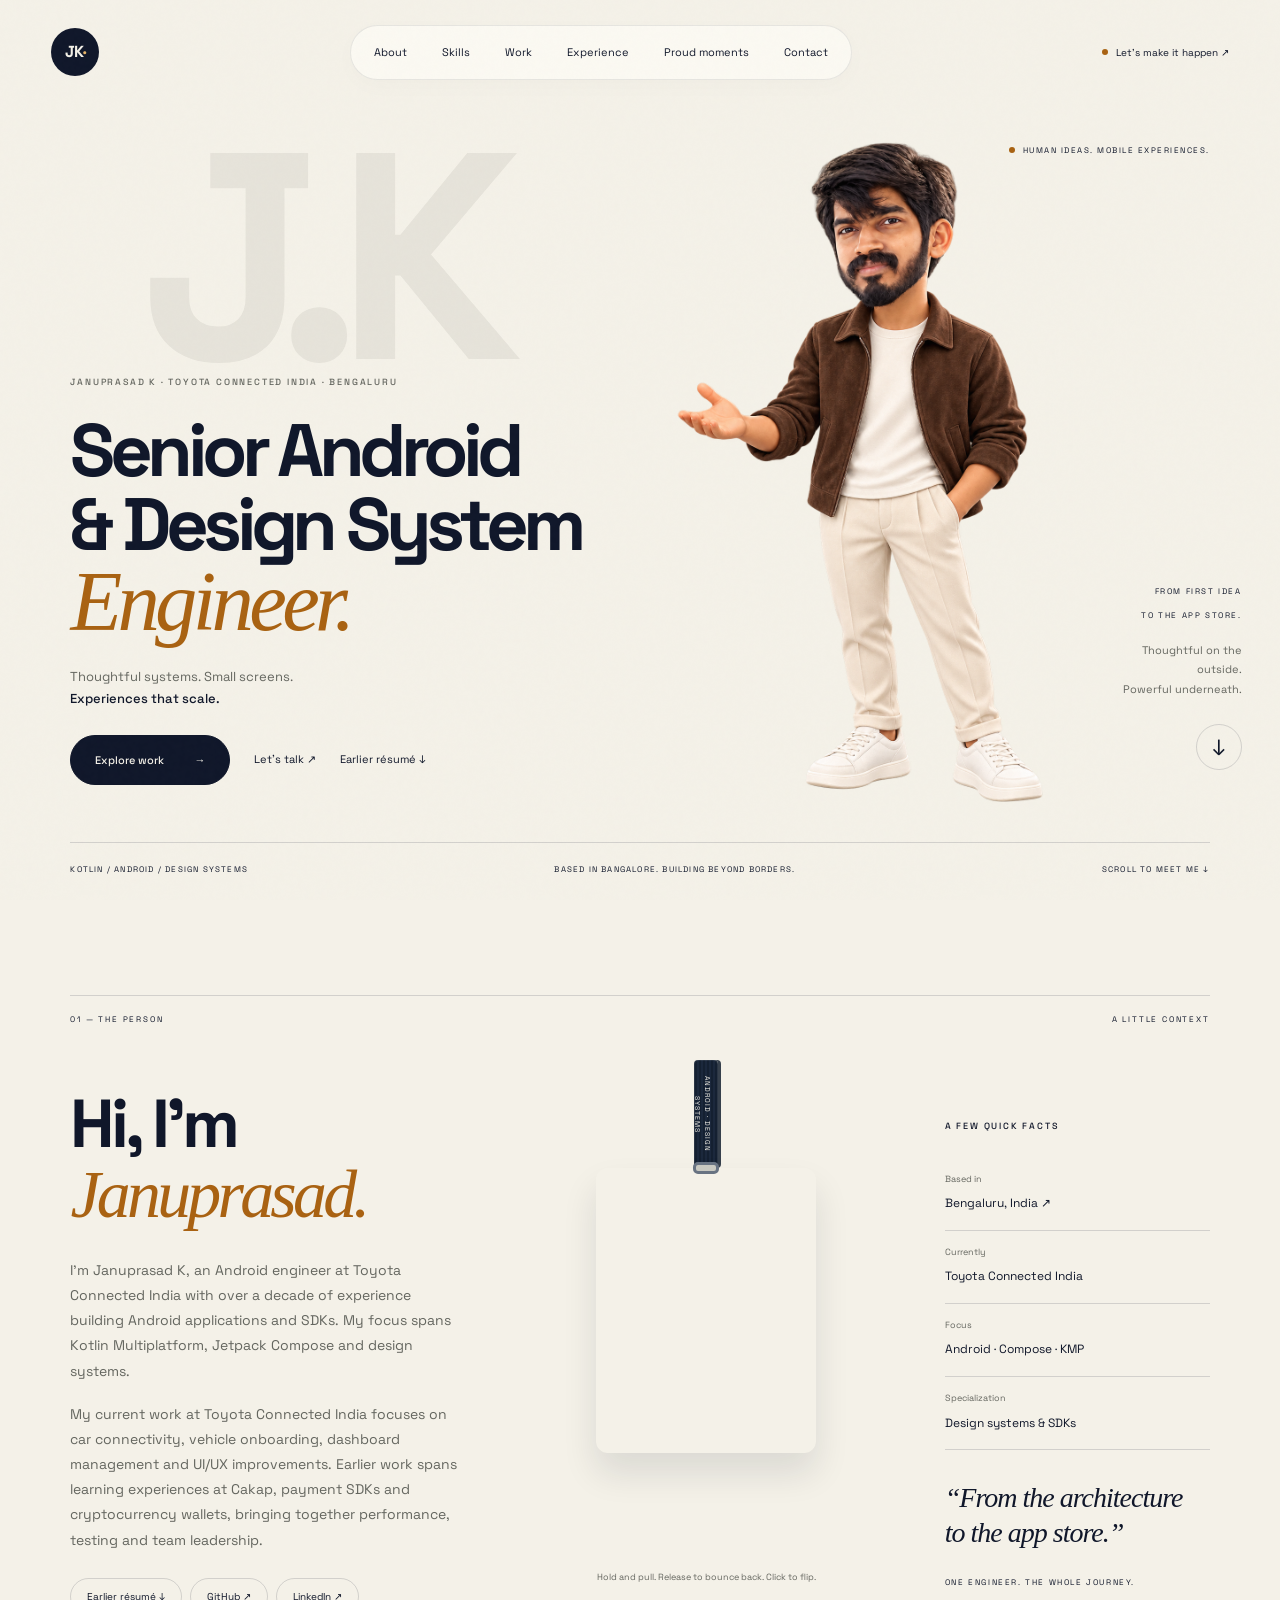
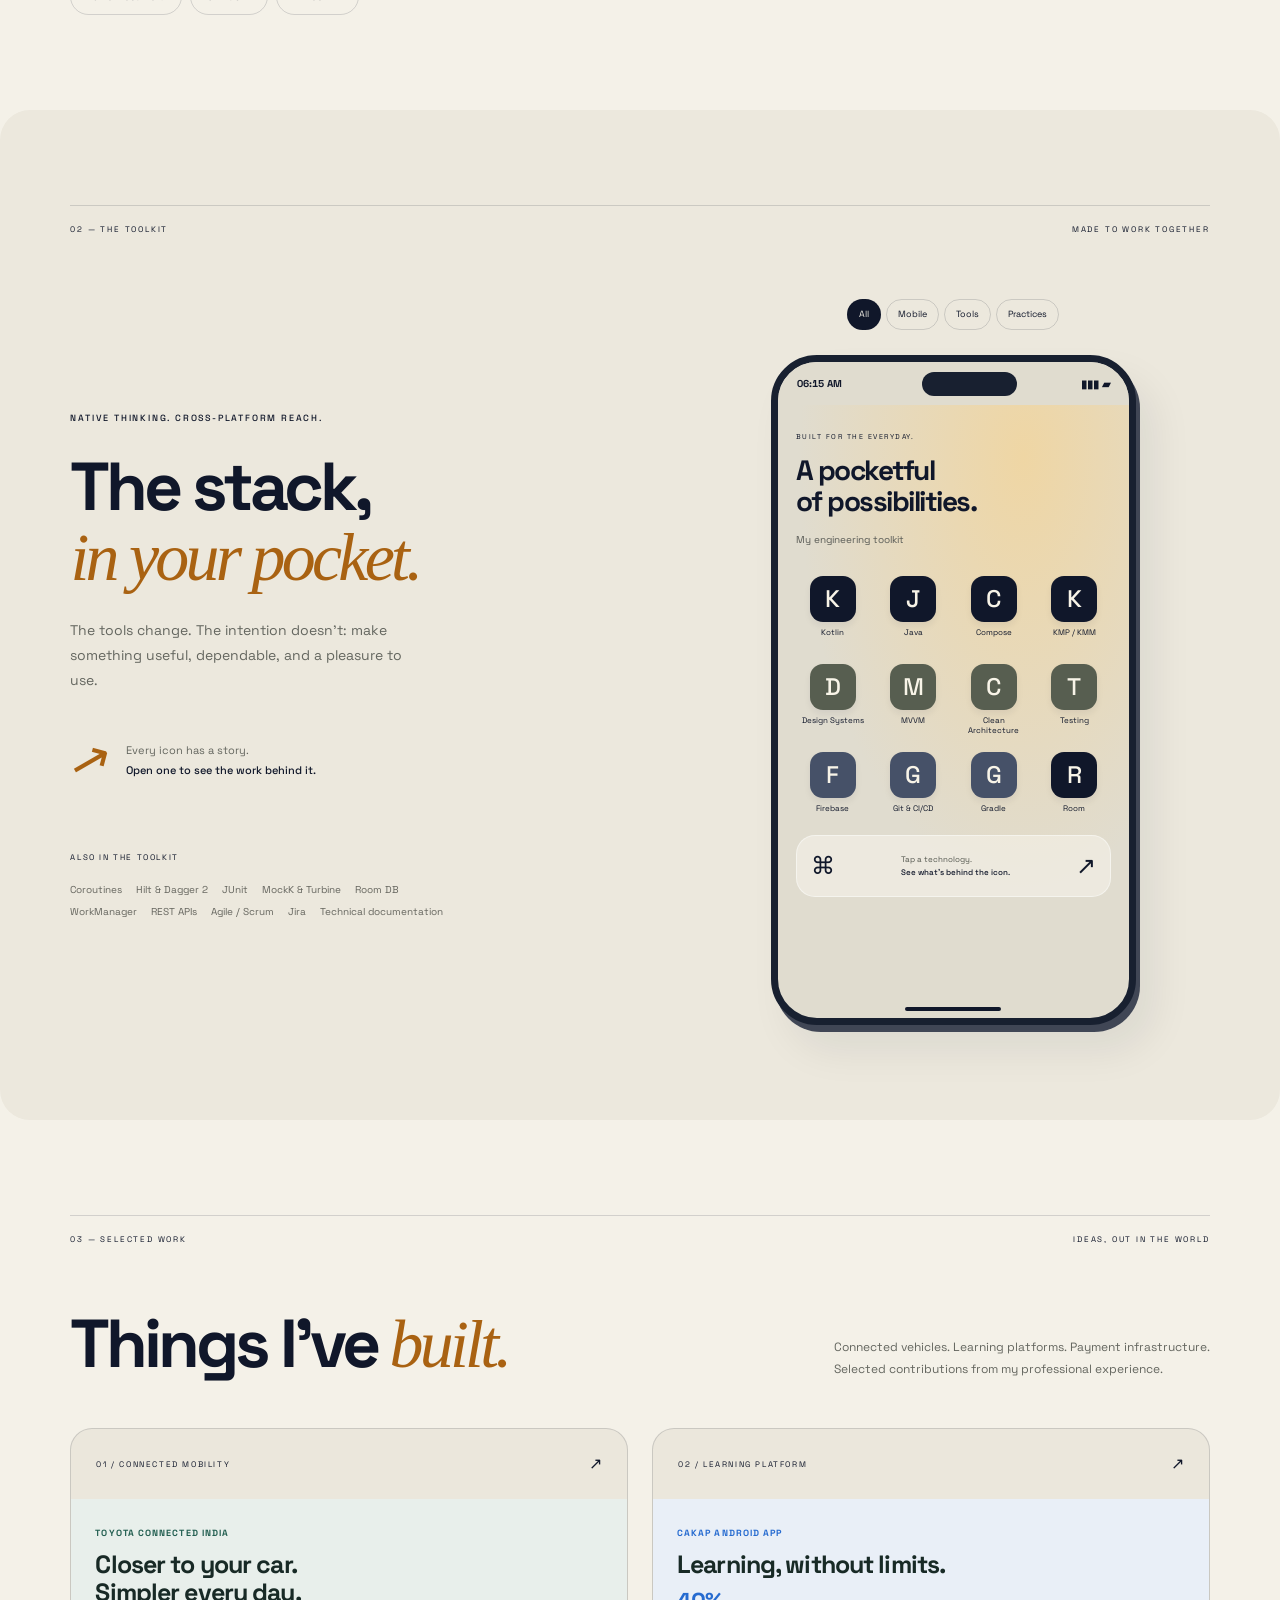
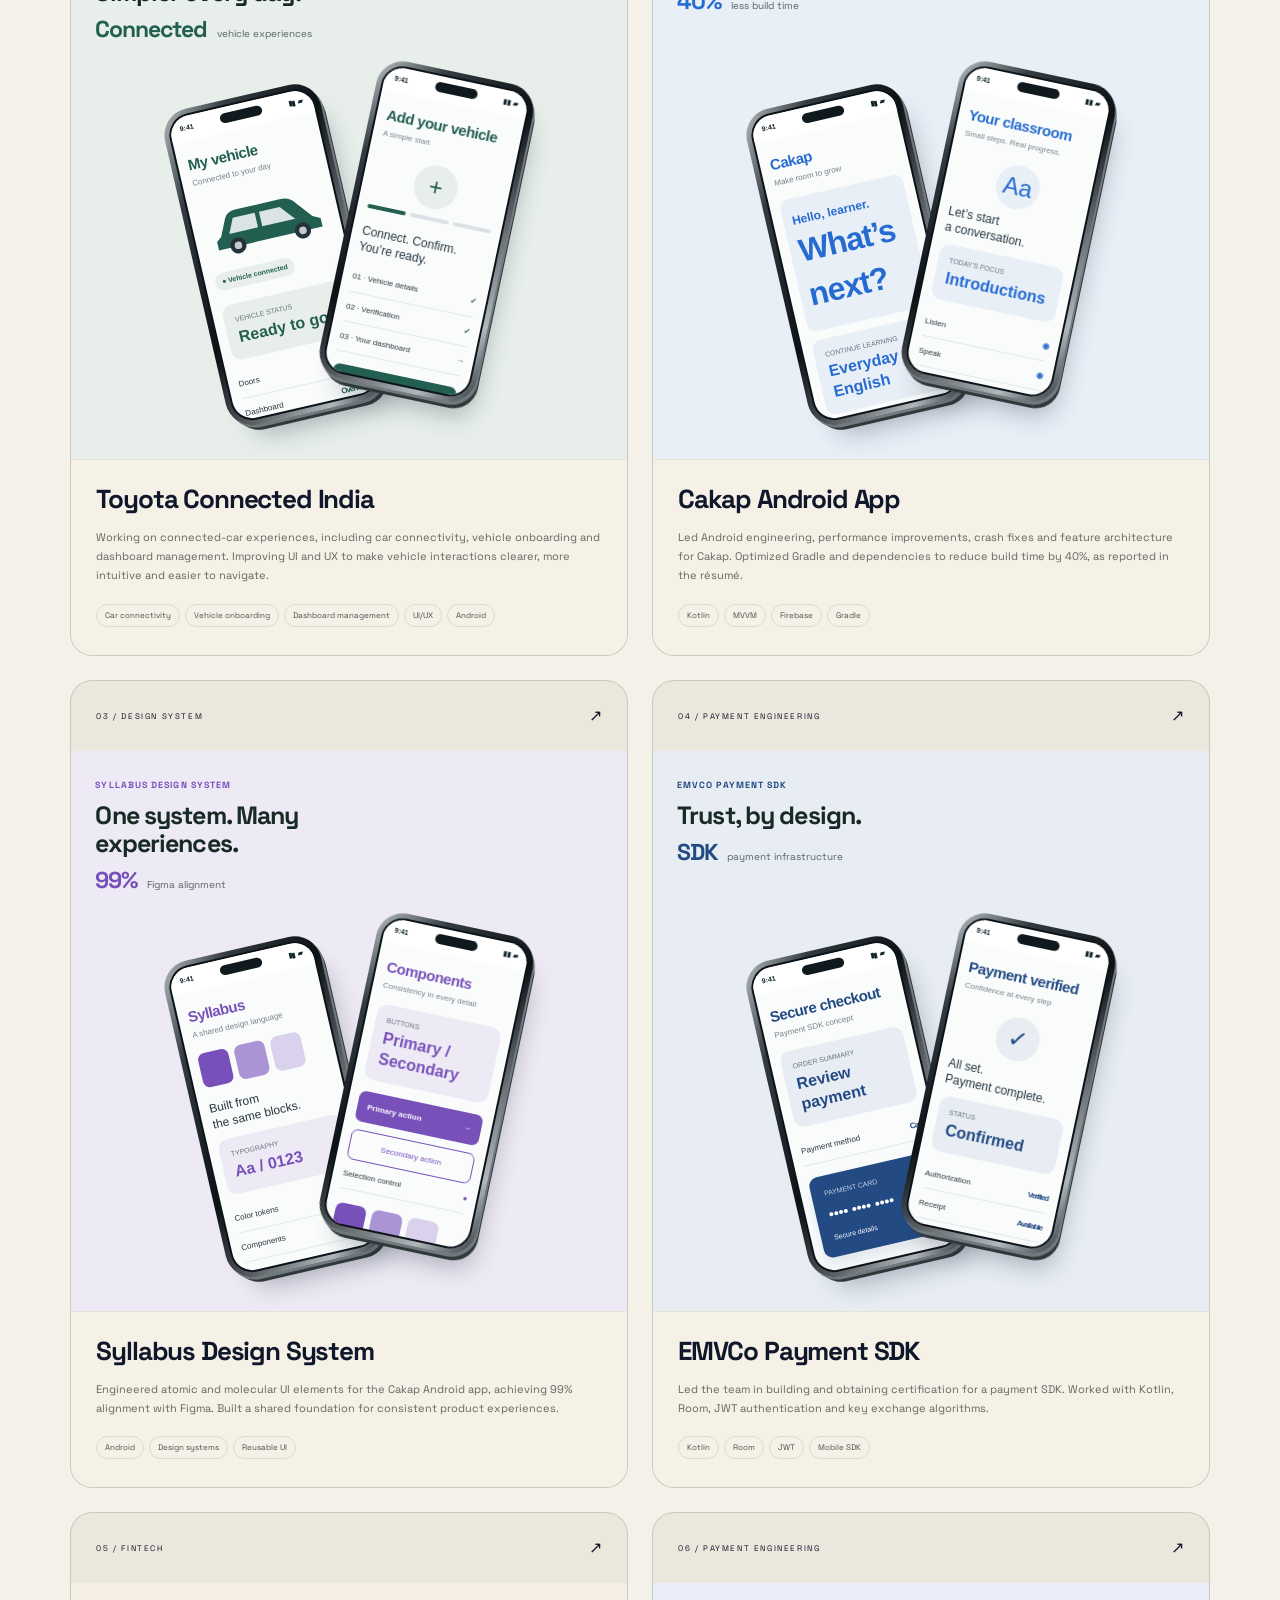
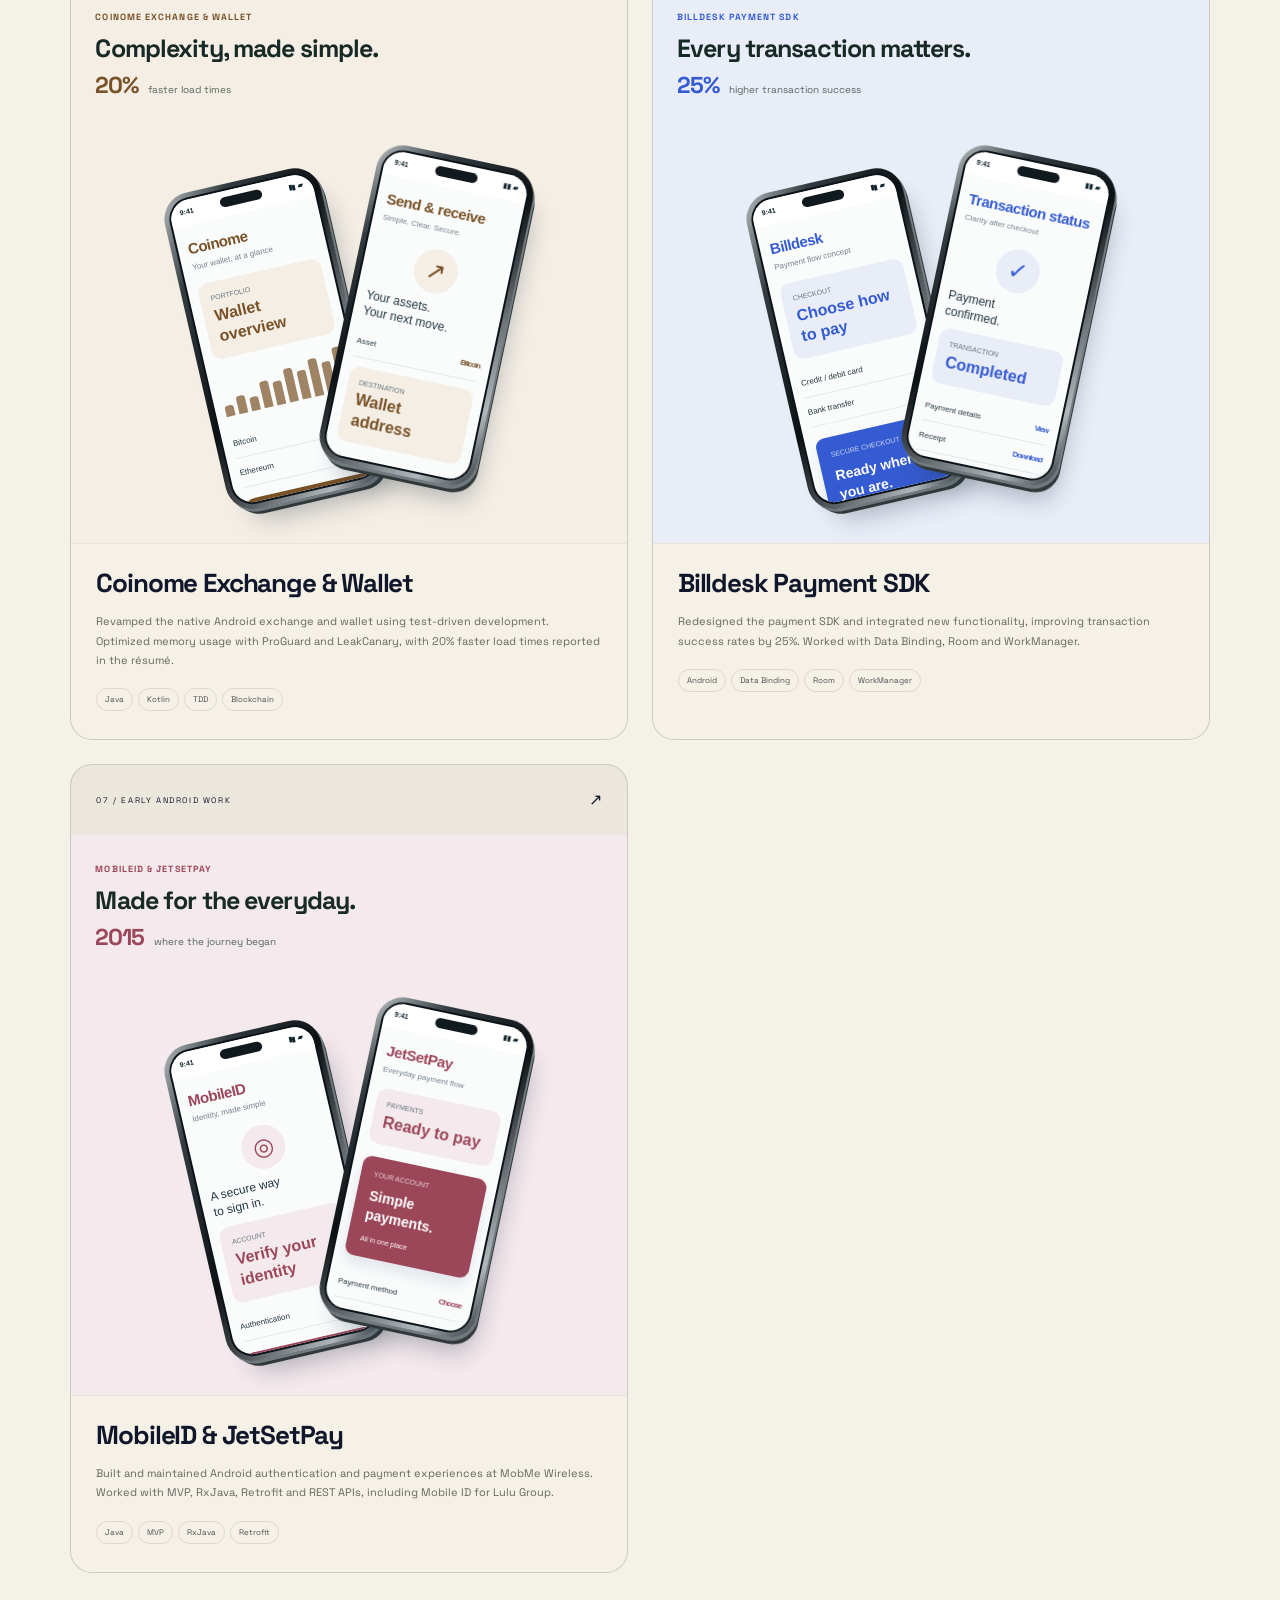
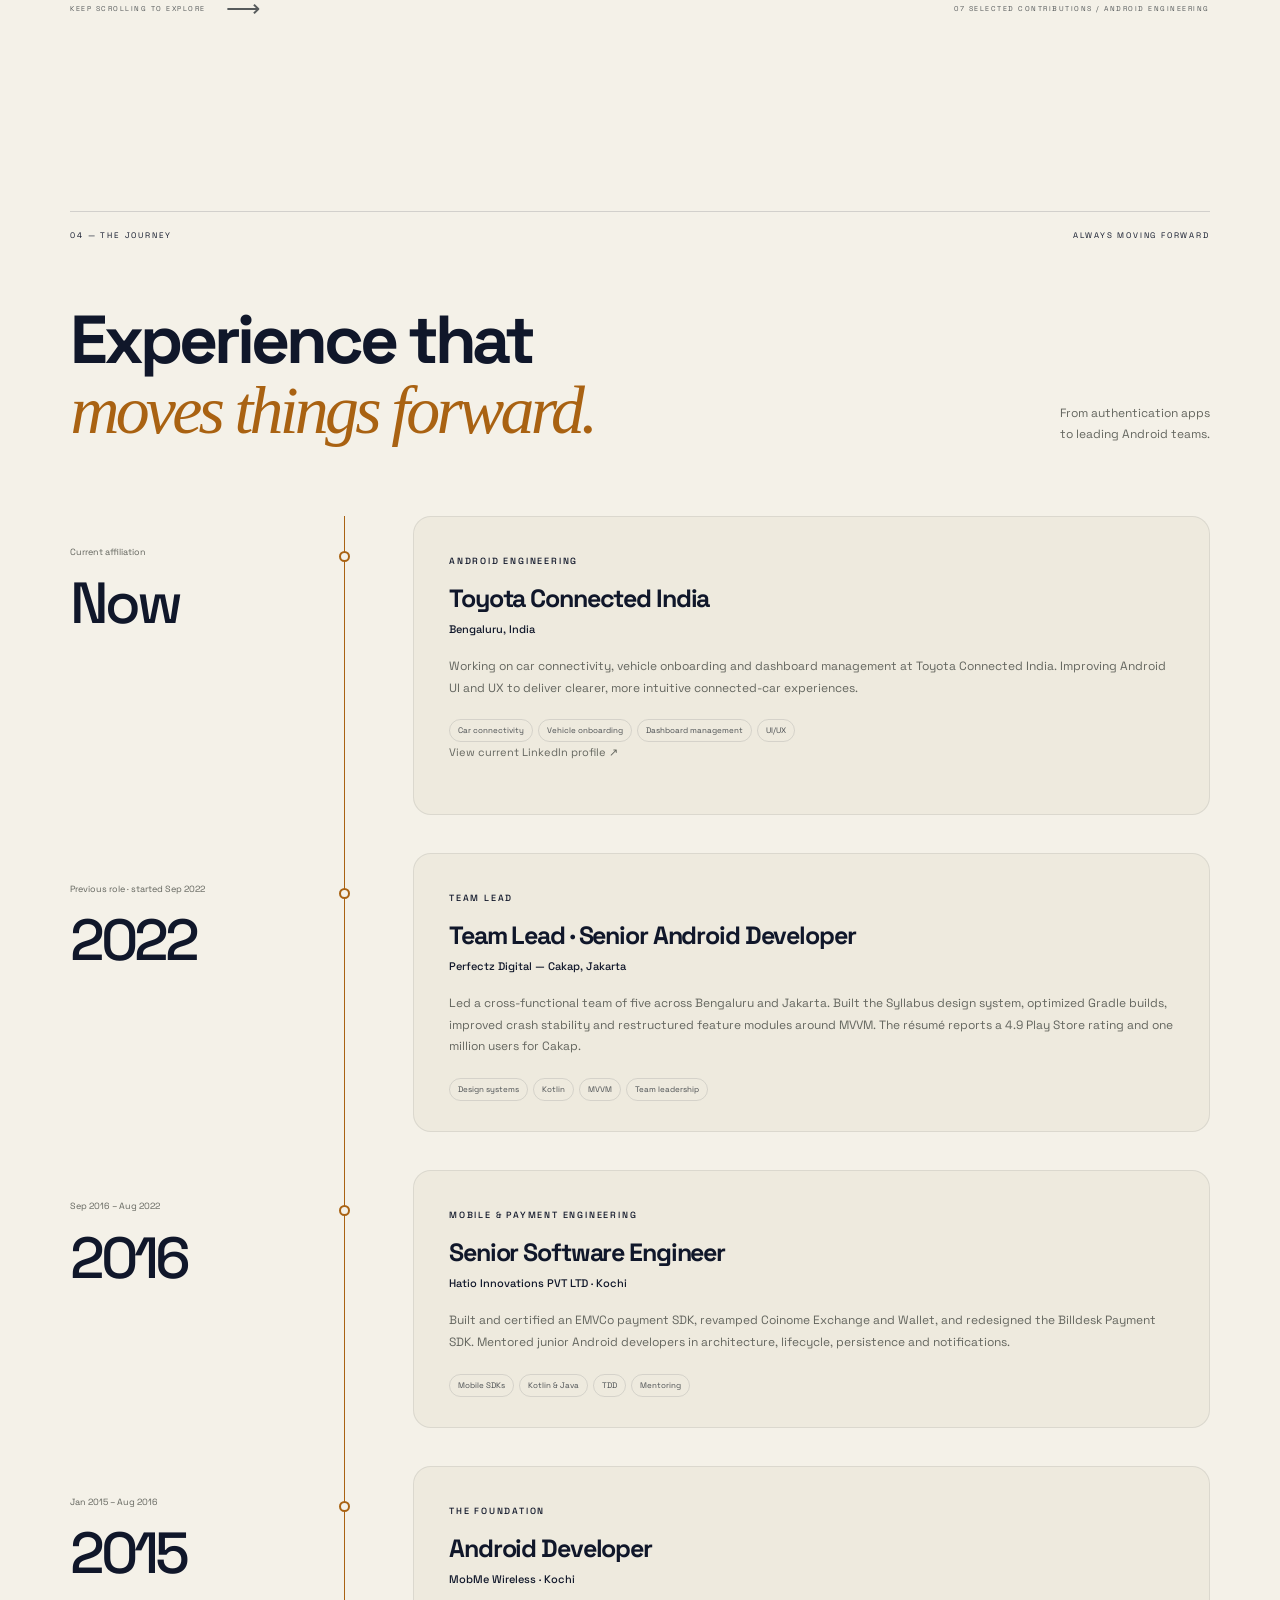
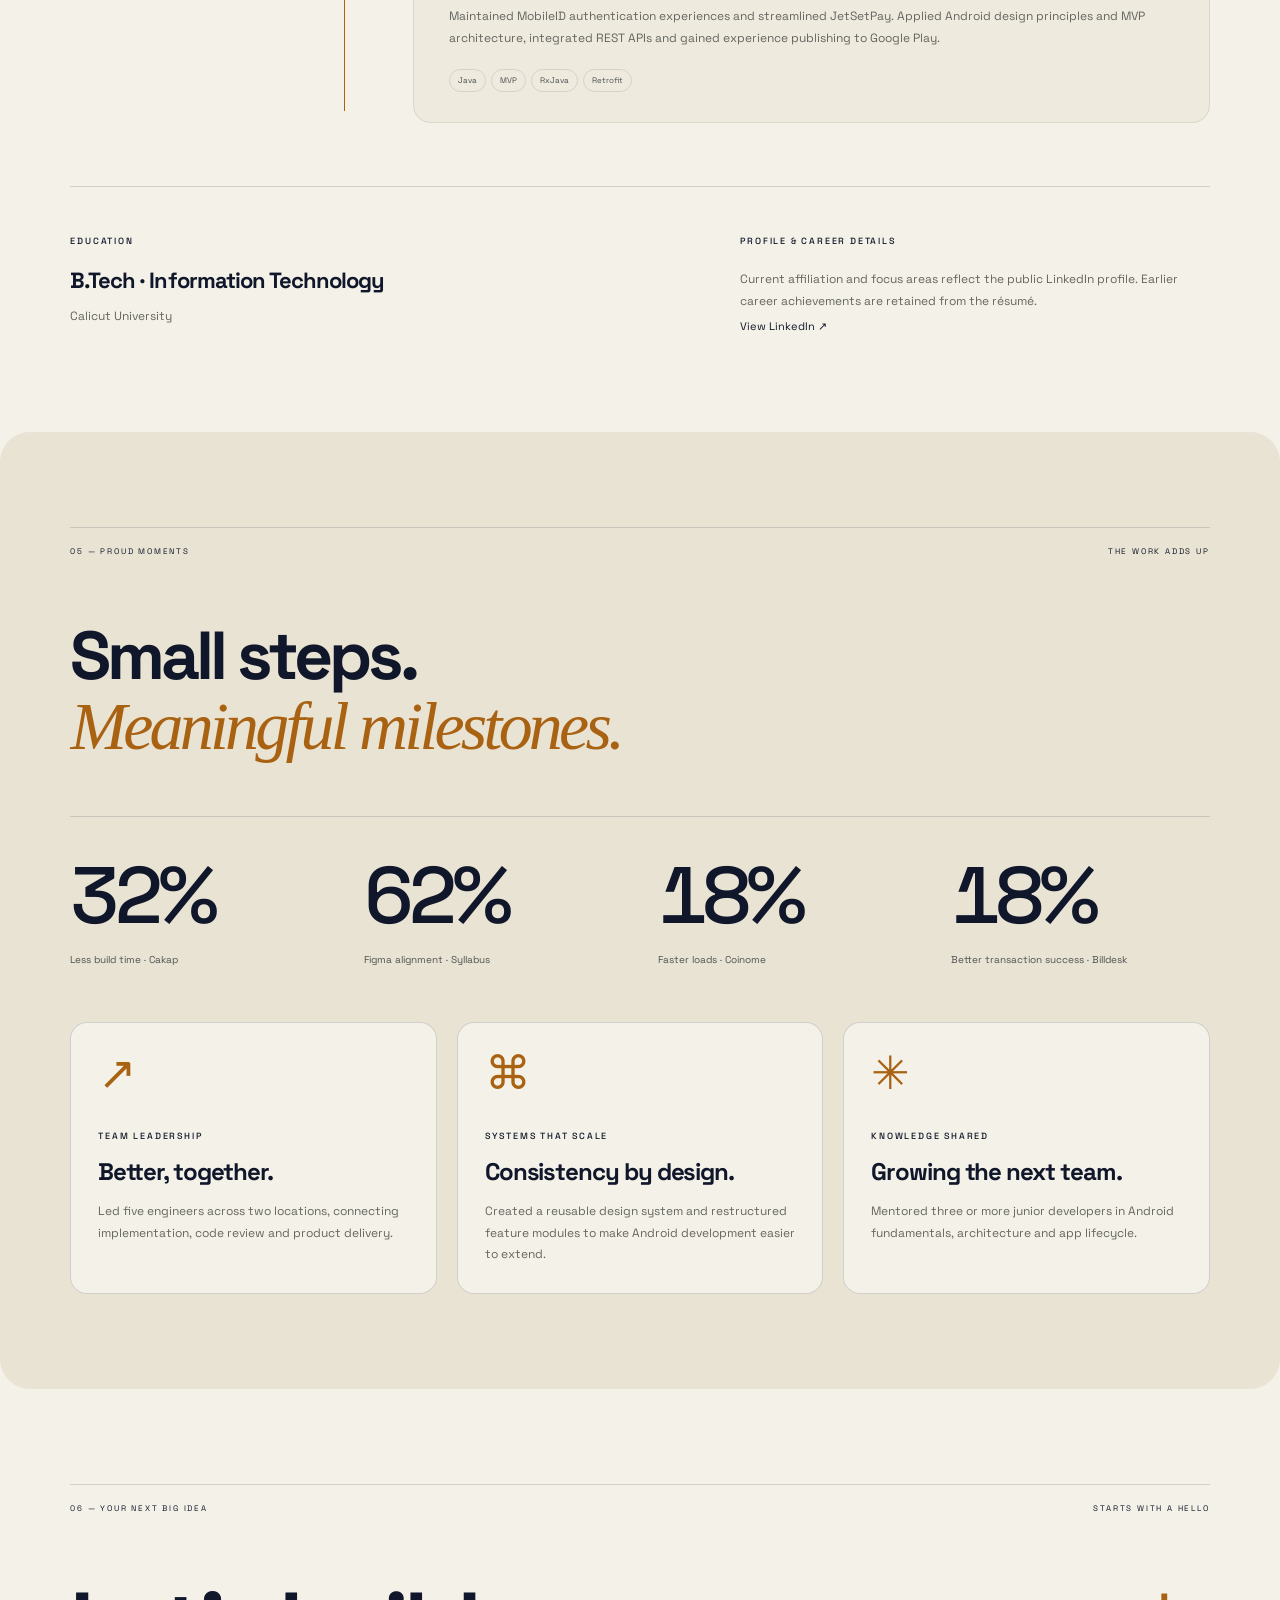
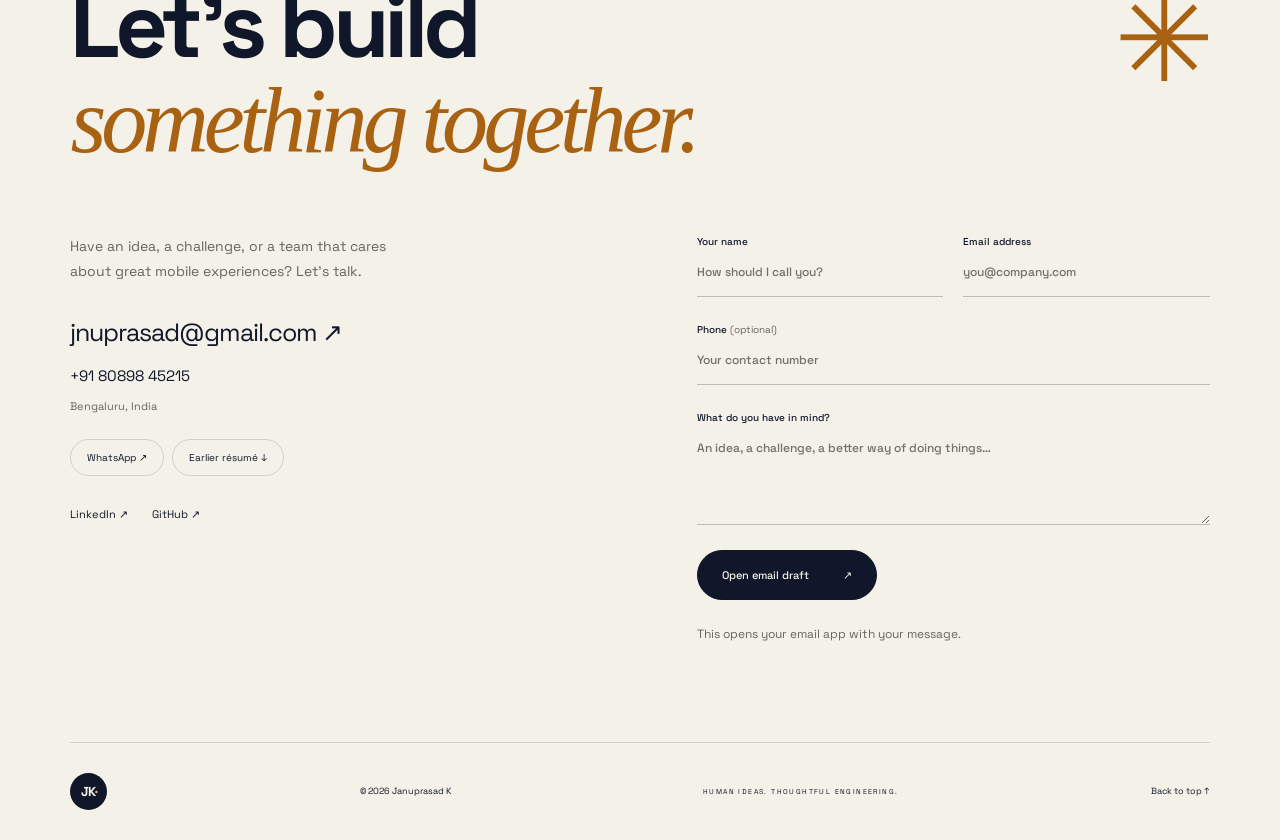
==== commit c0e1cdd0: "update site v3" ====
--- a/index.html
+++ b/index.html
@@ -1,3 +1,3 @@
 <!DOCTYPE html>
 
-<html class="__variable_611886" lang="en"><head><meta charset="utf-8"/><meta content="width=device-width, initial-scale=1" name="viewport"/><link as="font" crossorigin="" href="fonts/31250b261513219c-s.p.woff2" rel="preload" type="font/woff2"/><link as="font" crossorigin="" href="fonts/46d978a299613541-s.p.woff2" rel="preload" type="font/woff2"/><link as="font" crossorigin="" href="fonts/5977941da3f6f441-s.p.woff2" rel="preload" type="font/woff2"/><link data-precedence="next" href="css/f474e1448b42ed88.css" rel="stylesheet"/><meta content="#F4F1E8" name="theme-color"/><title>Januprasad K | Senior Android Developer</title><meta content="Januprasad K — Senior Android developer specializing in design systems, Kotlin, mobile SDKs and scalable application architecture." name="description"/><meta content="Januprasad K" name="author"/><meta content="index, follow, max-image-preview:large" name="robots"/><link href="images/favicon.svg" rel="icon"/><meta content="" name="next-size-adjust"/><link href="css/custom.css" rel="stylesheet"/></head><body><div hidden=""><!--$--><!--/$--></div><a class="skip-link" href="#main">Skip to content</a><header class="site-header"><a aria-label="Januprasad K home" class="monogram" href="#home">JK<span>·</span></a><button aria-controls="navigation" aria-expanded="false" aria-label="Menu: open navigation" class="menu-toggle">Menu <span aria-hidden="true">+</span></button><nav aria-label="Main navigation" class="pill-nav" id="navigation"><a href="#about">About</a><a href="#skills">Skills</a><a href="#projects">Work</a><a href="#experience">Experience</a><a href="#moments">Proud moments</a><a href="#contact">Contact</a></nav><a class="header-note" href="mailto:jnuprasad@gmail.com"><span></span> Let’s make it happen ↗</a></header><div aria-hidden="true" class="scroll-progress"></div><main id="main"><section class="hero" id="home"><div aria-hidden="true" class="hero-ghost"></div><div class="hero-topnote"><span class="status-dot"></span> HUMAN IDEAS. MOBILE EXPERIENCES.</div><div class="avatar-home"><img alt="Full-body 3D-style avatar of Januprasad, smiling in a navy overshirt and cream sneakers with an open welcoming hand" class="janu-avatar" fetchpriority="high" height="1536" src="images/januprasad-avatar.png" width="1024"/></div><div class="hero-copy"><p class="eyebrow">JANUPRASAD K · TOYOTA CONNECTED INDIA · BENGALURU</p><h1>Senior Android<br/>&amp; Design System<br/><em>Engineer.</em></h1><p class="hero-tagline">Thoughtful systems. Small screens.<br/><strong>Experiences that scale.</strong></p><div class="hero-actions"><a class="button primary" href="#projects">Explore work <span>→</span></a><a class="text-link" href="#contact">Let’s talk ↗</a><a class="text-link" download="" href="Januprasad.Senior.Android.pdf" rel="noopener" target="_blank" title="Earlier résumé — predates the LinkedIn profile update">Earlier résumé ↓</a></div></div><div class="hero-aside"><span class="tiny-label">FROM FIRST IDEA<br/>TO THE APP STORE.</span><p>Thoughtful on the outside.<br/>Powerful underneath.</p><a aria-label="Scroll to About" class="scroll-cue" href="#about">↓</a></div><div class="hero-bottom"><span>KOTLIN / ANDROID / DESIGN SYSTEMS</span><span>BASED IN BANGALORE. BUILDING BEYOND BORDERS.</span><span>SCROLL TO MEET ME ↓</span></div></section><section class="section about" id="about"><div class="section-marker"><span>01 — THE PERSON</span><span>A LITTLE CONTEXT</span></div><div class="about-grid"><div class="about-copy"><h2>Hi, I’m<br/><em>Januprasad.</em></h2><p>I’m Januprasad K, an Android engineer at Toyota Connected India with over a decade of experience building Android applications and SDKs. My focus spans Kotlin Multiplatform, Jetpack Compose and design systems.</p><p>My current work at Toyota Connected India focuses on car connectivity, vehicle onboarding, dashboard management and UI/UX improvements. Earlier work spans learning experiences at Cakap, payment SDKs and cryptocurrency wallets, bringing together performance, testing and team leadership.</p><div class="link-pills"><a download="" href="Januprasad.Senior.Android.pdf" title="Earlier résumé — predates the LinkedIn profile update">Earlier résumé ↓</a><a href="https://github.com/januprasad">GitHub ↗</a><a href="https://www.linkedin.com/in/januprasad">LinkedIn ↗</a></div></div><div class="badge-column"><div class="badge-scene"><div aria-hidden="true" class="lanyard">ANDROID · DESIGN SYSTEMS</div><svg aria-hidden="true" class="badge-cord" viewbox="0 0 320 390"><line stroke="currentColor" stroke-width="3" x1="160" x2="160" y1="0" y2="48"></line></svg><div class="badge-body"><button aria-pressed="false" class="badge-flip"><span class="sr-only">Flip to career stats</span><span aria-hidden="false" class="badge-face badge-front"><span class="badge-top"><b>JK</b><small>ENGINEERING</small></span><span class="badge-photo"><img alt="Januprasad outdoors wearing a red jacket" class="janu-profile" height="150" loading="lazy" src="images/januprasad-profile.jpg" width="170"/></span><strong>Januprasad K</strong><span>ANDROID · TOYOTA CONNECTED INDIA</span><span class="badge-footer"><i class="barcode"></i><small>JK · PORTFOLIO ID</small></span></span><span aria-hidden="true" class="badge-face badge-back"><span class="eyebrow">THE SHORT VERSION</span><strong>Made of<br/>experience.</strong><span class="badge-stats"><b>10+<small>YEARS</small></b><b>KMP<small>ANDROID</small></b></span><span>APPS · SDKs · DESIGN SYSTEMS</span><small>Android applications and robust SDKs.</small></span></button></div></div><p class="badge-hint">Hold and pull. Release to bounce back. Click to flip.</p></div><div class="quick-facts"><span class="eyebrow">A FEW QUICK FACTS</span><dl><div><dt>Based in</dt><dd>Bengaluru, India ↗</dd></div><div><dt>Currently</dt><dd>Toyota Connected India</dd></div><div><dt>Focus</dt><dd>Android · Compose · KMP</dd></div><div><dt>Specialization</dt><dd>Design systems &amp; SDKs</dd></div></dl><blockquote>“From the architecture<br/>to the app store.”</blockquote><span class="tiny-label">ONE ENGINEER. THE WHOLE JOURNEY.</span></div></div></section><section class="section skills" id="skills"><div class="section-marker"><span>02 — THE TOOLKIT</span><span>MADE TO WORK TOGETHER</span></div><div class="skills-layout"><div class="skills-copy"><span class="eyebrow">NATIVE THINKING. CROSS-PLATFORM REACH.</span><h2>The stack,<br/><em>in your pocket.</em></h2><p>The tools change. The intention doesn’t: make something useful, dependable, and a pleasure to use.</p><div class="skill-note"><span aria-hidden="true">↗</span><p>Every icon has a story.<br/><strong>Open one to see the work behind it.</strong></p></div><div class="additional-skills"><span class="tiny-label">ALSO IN THE TOOLKIT</span><ul><li>Coroutines</li><li>Hilt &amp; Dagger 2</li><li>JUnit</li><li>MockK &amp; Turbine</li><li>Room DB</li><li>WorkManager</li><li>REST APIs</li><li>Agile / Scrum</li><li>Jira</li><li>Technical documentation</li></ul></div></div><div class="skill-experience"><div aria-label="Filter technologies" class="filter-chips"><button aria-pressed="true" data-filter="All">All</button><button aria-pressed="false" data-filter="Mobile">Mobile</button><button aria-pressed="false" data-filter="Tools">Tools</button><button aria-pressed="false" data-filter="Practices">Practices</button></div><div class="skill-phone"><div class="phone-status"><span>9:41</span><i aria-hidden="true"></i><span aria-hidden="true">▮▮▮ ▰</span></div><div class="phone-home"><div class="phone-greeting"><span>BUILT FOR THE EVERYDAY.</span><strong>A pocketful<br/>of possibilities.</strong><small>My engineering toolkit</small></div><div class="app-grid"><button class="tech-app" data-category="Mobile" data-detail="Native Android development across applications and payment SDKs." data-name="Kotlin"><span aria-hidden="true" class="app-icon family-mobile">K</span><span>Kotlin</span></button><button class="tech-app" data-category="Mobile" data-detail="Android apps, authentication experiences and wallet development." data-name="Java"><span aria-hidden="true" class="app-icon family-mobile">J</span><span>Java</span></button><button class="tech-app" data-category="Mobile" data-detail="Jetpack Compose and reusable Android interfaces." data-name="Compose"><span aria-hidden="true" class="app-icon family-mobile">C</span><span>Compose</span></button><button class="tech-app" data-category="Mobile" data-detail="Kotlin Multiplatform Mobile is part of my Android toolkit." data-name="KMP / KMM"><span aria-hidden="true" class="app-icon family-mobile">K</span><span>KMP / KMM</span></button><button class="tech-app" data-category="Practices" data-detail="Built the Syllabus design system at Cakap with atomic and molecular UI components." data-name="Design Systems"><span aria-hidden="true" class="app-icon family-practices">D</span><span>Design Systems</span></button><button class="tech-app" data-category="Practices" data-detail="Restructured Cakap feature modules around separation of concerns." data-name="MVVM"><span aria-hidden="true" class="app-icon family-practices">M</span><span>MVVM</span></button><button class="tech-app" data-category="Practices" data-detail="Maintainable boundaries for application and SDK development." data-name="Clean Architecture"><span aria-hidden="true" class="app-icon family-practices">C</span><span>Clean Architecture</span></button><button class="tech-app" data-category="Practices" data-detail="Unit testing with JUnit, MockK and Turbine; test-driven development for Coinome." data-name="Testing"><span aria-hidden="true" class="app-icon family-practices">T</span><span>Testing</span></button><button class="tech-app" data-category="Tools" data-detail="Crash monitoring and fixes for Cakap." data-name="Firebase"><span aria-hidden="true" class="app-icon family-tools">F</span><span>Firebase</span></button><button class="tech-app" data-category="Tools" data-detail="Code review, delivery workflows and source control." data-name="Git &amp; CI/CD"><span aria-hidden="true" class="app-icon family-tools">G</span><span>Git &amp; CI/CD</span></button><button class="tech-app" data-category="Tools" data-detail="Build and dependency optimization at Cakap." data-name="Gradle"><span aria-hidden="true" class="app-icon family-tools">G</span><span>Gradle</span></button><button class="tech-app" data-category="Mobile" data-detail="Local persistence for mobile and payment SDK development." data-name="Room"><span aria-hidden="true" class="app-icon family-mobile">R</span><span>Room</span></button></div><div class="phone-dock"><span aria-hidden="true">⌘</span><p>Tap a technology.<br/><strong>See what’s behind the icon.</strong></p><span aria-hidden="true">↗</span></div></div><div aria-hidden="true" class="home-indicator"></div></div></div></div></section><section class="section work" id="projects"><div class="section-marker"><span>03 — SELECTED WORK</span><span>IDEAS, OUT IN THE WORLD</span></div><div class="section-heading"><h2>Things I’ve <em>built.</em></h2><p>Connected vehicles. Learning platforms. Payment infrastructure.<br/>Selected contributions from my professional experience.</p></div><div class="work-stage"><div class="work-window"><div class="work-rail"><article class="project-card project-toyota"><div class="project-top"><span class="tiny-label">01 / CONNECTED MOBILITY</span><span>↗</span></div><div class="case-visual case-toyota" data-industry="automotive"><span>Toyota Connected India</span><strong>Closer to your car.<br/>Simpler every day.</strong><div><b>Connected</b><small>vehicle experiences</small></div></div><div class="project-copy"><div class="project-title"><h3>Toyota Connected India</h3></div><p>Working on connected-car experiences, including car connectivity, vehicle onboarding and dashboard management. Improving UI and UX to make vehicle interactions clearer, more intuitive and easier to navigate.</p><div class="tags"><span>Car connectivity</span><span>Vehicle onboarding</span><span>Dashboard management</span><span>UI/UX</span><span>Android</span></div></div></article><article class="project-card project-0"><div class="project-top"><span class="tiny-label">02 / LEARNING PLATFORM</span><span>↗</span></div><div class="case-visual case-0" data-industry="learning"><span>Cakap Android App</span><strong>Learning, without limits.</strong><div><b>40%</b><small>less build time</small></div></div><div class="project-copy"><div class="project-title"><h3>Cakap Android App</h3></div><p>Led Android engineering, performance improvements, crash fixes and feature architecture for Cakap. Optimized Gradle and dependencies to reduce build time by 40%, as reported in the résumé.</p><div class="tags"><span>Kotlin</span><span>MVVM</span><span>Firebase</span><span>Gradle</span></div></div></article><article class="project-card project-1"><div class="project-top"><span class="tiny-label">03 / DESIGN SYSTEM</span><span>↗</span></div><div class="case-visual case-1" data-industry="design"><span>Syllabus Design System</span><strong>One system. Many experiences.</strong><div><b>99%</b><small>Figma alignment</small></div></div><div class="project-copy"><div class="project-title"><h3>Syllabus Design System</h3></div><p>Engineered atomic and molecular UI elements for the Cakap Android app, achieving 99% alignment with Figma. Built a shared foundation for consistent product experiences.</p><div class="tags"><span>Android</span><span>Design systems</span><span>Reusable UI</span></div></div></article><article class="project-card project-2"><div class="project-top"><span class="tiny-label">04 / PAYMENT ENGINEERING</span><span>↗</span></div><div class="case-visual case-2" data-industry="payments"><span>EMVCo Payment SDK</span><strong>Trust, by design.</strong><div><b>SDK</b><small>payment infrastructure</small></div></div><div class="project-copy"><div class="project-title"><h3>EMVCo Payment SDK</h3></div><p>Led the team in building and obtaining certification for a payment SDK. Worked with Kotlin, Room, JWT authentication and key exchange algorithms.</p><div class="tags"><span>Kotlin</span><span>Room</span><span>JWT</span><span>Mobile SDK</span></div></div></article><article class="project-card project-3"><div class="project-top"><span class="tiny-label">05 / FINTECH</span><span>↗</span></div><div class="case-visual case-3" data-industry="crypto"><span>Coinome Exchange &amp; Wallet</span><strong>Complexity, made simple.</strong><div><b>20%</b><small>faster load times</small></div></div><div class="project-copy"><div class="project-title"><h3>Coinome Exchange &amp; Wallet</h3></div><p>Revamped the native Android exchange and wallet using test-driven development. Optimized memory usage with ProGuard and LeakCanary, with 20% faster load times reported in the résumé.</p><div class="tags"><span>Java</span><span>Kotlin</span><span>TDD</span><span>Blockchain</span></div></div></article><article class="project-card project-4"><div class="project-top"><span class="tiny-label">06 / PAYMENT ENGINEERING</span><span>↗</span></div><div class="case-visual case-4" data-industry="payments"><span>Billdesk Payment SDK</span><strong>Every transaction matters.</strong><div><b>25%</b><small>higher transaction success</small></div></div><div class="project-copy"><div class="project-title"><h3>Billdesk Payment SDK</h3></div><p>Redesigned the payment SDK and integrated new functionality, improving transaction success rates by 25%. Worked with Data Binding, Room and WorkManager.</p><div class="tags"><span>Android</span><span>Data Binding</span><span>Room</span><span>WorkManager</span></div></div></article><article class="project-card project-5"><div class="project-top"><span class="tiny-label">07 / EARLY ANDROID WORK</span><span>↗</span></div><div class="case-visual case-5" data-industry="identity"><span>MobileID &amp; JetSetPay</span><strong>Made for the everyday.</strong><div><b>2015</b><small>where the journey began</small></div></div><div class="project-copy"><div class="project-title"><h3>MobileID &amp; JetSetPay</h3></div><p>Built and maintained Android authentication and payment experiences at MobMe Wireless. Worked with MVP, RxJava, Retrofit and REST APIs, including Mobile ID for Lulu Group.</p><div class="tags"><span>Java</span><span>MVP</span><span>RxJava</span><span>Retrofit</span></div></div></article></div></div><p class="work-scroll-note">KEEP SCROLLING TO EXPLORE <span aria-hidden="true">⟶</span> <span>07 SELECTED CONTRIBUTIONS / ANDROID ENGINEERING</span></p></div></section><section class="section experience" id="experience"><div class="section-marker"><span>04 — THE JOURNEY</span><span>ALWAYS MOVING FORWARD</span></div><div class="section-heading"><h2>Experience that<br/><em>moves things forward.</em></h2><p>From authentication apps<br/>to leading Android teams.</p></div><div class="timeline"><div aria-hidden="true" class="timeline-track"><i class="timeline-draw"></i></div><article class="timeline-item"><div class="timeline-date"><span>Current affiliation</span><strong>Now</strong></div><div class="role-card"><span class="eyebrow">ANDROID ENGINEERING</span><h3>Toyota Connected India</h3><h4>Bengaluru, India</h4><p>Working on car connectivity, vehicle onboarding and dashboard management at Toyota Connected India. Improving Android UI and UX to deliver clearer, more intuitive connected-car experiences.</p><div class="tags"><span>Car connectivity</span><span>Vehicle onboarding</span><span>Dashboard management</span><span>UI/UX</span></div><p><a class="text-link" href="https://www.linkedin.com/in/januprasad/" rel="noopener" target="_blank">View current LinkedIn profile ↗</a></p></div></article><article class="timeline-item"><div class="timeline-date"><span>Previous role · started Sep 2022</span><strong>2022</strong></div><div class="role-card"><span class="eyebrow">TEAM LEAD</span><h3>Team Lead · Senior Android Developer</h3><h4>Perfectz Digital — Cakap, Jakarta</h4><p>Led a cross-functional team of five across Bengaluru and Jakarta. Built the Syllabus design system, optimized Gradle builds, improved crash stability and restructured feature modules around MVVM. The résumé reports a 4.9 Play Store rating and one million users for Cakap.</p><div class="tags"><span>Design systems</span><span>Kotlin</span><span>MVVM</span><span>Team leadership</span></div></div></article><article class="timeline-item"><div class="timeline-date"><span>Sep 2016 – Aug 2022</span><strong>2016</strong></div><div class="role-card"><span class="eyebrow">MOBILE &amp; PAYMENT ENGINEERING</span><h3>Senior Software Engineer</h3><h4>Hatio Innovations PVT LTD · Kochi</h4><p>Built and certified an EMVCo payment SDK, revamped Coinome Exchange and Wallet, and redesigned the Billdesk Payment SDK. Mentored junior Android developers in architecture, lifecycle, persistence and notifications.</p><div class="tags"><span>Mobile SDKs</span><span>Kotlin &amp; Java</span><span>TDD</span><span>Mentoring</span></div></div></article><article class="timeline-item"><div class="timeline-date"><span>Jan 2015 – Aug 2016</span><strong>2015</strong></div><div class="role-card"><span class="eyebrow">THE FOUNDATION</span><h3>Android Developer</h3><h4>MobMe Wireless · Kochi</h4><p>Maintained MobileID authentication experiences and streamlined JetSetPay. Applied Android design principles and MVP architecture, integrated REST APIs and gained experience publishing to Google Play.</p><div class="tags"><span>Java</span><span>MVP</span><span>RxJava</span><span>Retrofit</span></div></div></article></div><div class="education"><div><span class="eyebrow">EDUCATION</span><h3>B.Tech · Information Technology</h3><p>Calicut University</p></div><div><span class="eyebrow">PROFILE &amp; CAREER DETAILS</span><p>Current affiliation and focus areas reflect the public LinkedIn profile. Earlier career achievements are retained from the résumé.</p><a class="text-link" href="https://www.linkedin.com/in/januprasad/">View LinkedIn ↗</a></div></div></section><section class="section moments" id="moments"><div class="section-marker"><span>05 — PROUD MOMENTS</span><span>THE WORK ADDS UP</span></div><h2>Small steps.<br/><em>Meaningful milestones.</em></h2><div class="stats"><div><strong>40%</strong><span>Less build time · Cakap</span></div><div><strong>99%</strong><span>Figma alignment · Syllabus</span></div><div><strong>20%</strong><span>Faster loads · Coinome</span></div><div><strong>25%</strong><span>Better transaction success · Billdesk</span></div></div><div class="moment-cards"><article><span class="moment-symbol">↗</span><span class="eyebrow">TEAM LEADERSHIP</span><h3>Better, together.</h3><p>Led five engineers across two locations, connecting implementation, code review and product delivery.</p></article><article><span class="moment-symbol">⌘</span><span class="eyebrow">SYSTEMS THAT SCALE</span><h3>Consistency by design.</h3><p>Created a reusable design system and restructured feature modules to make Android development easier to extend.</p></article><article><span class="moment-symbol">✳</span><span class="eyebrow">KNOWLEDGE SHARED</span><h3>Growing the next team.</h3><p>Mentored three or more junior developers in Android fundamentals, architecture and app lifecycle.</p></article></div></section><section class="section contact" id="contact"><div class="section-marker"><span>06 — YOUR NEXT BIG IDEA</span><span>STARTS WITH A HELLO</span></div><h2>Let’s build<br/><em>something together.</em><span aria-hidden="true" class="contact-spark">✳</span></h2><div class="contact-grid"><div class="contact-copy"><p>Have an idea, a challenge, or a team that cares about great mobile experiences? Let’s talk.</p><a class="email-link" href="mailto:jnuprasad@gmail.com">jnuprasad@gmail.com ↗</a><a class="phone-link" href="tel:+918089845215">+91 80898 45215</a><span class="contact-location">Bengaluru, India</span><div class="link-pills"><a href="https://wa.me/918089845215">WhatsApp ↗</a><a download="" href="Januprasad.Senior.Android.pdf" title="Earlier résumé — predates the LinkedIn profile update">Earlier résumé ↓</a></div><div class="socials"><a href="https://www.linkedin.com/in/januprasad">LinkedIn ↗</a><a href="https://github.com/januprasad">GitHub ↗</a></div></div><form class="contact-form"><div class="form-row"><label for="name">Your name<input autocomplete="name" id="name" name="name" placeholder="How should I call you?" required=""/></label><label for="email">Email address<input autocomplete="email" id="email" name="email" placeholder="you@company.com" required="" type="email"/></label></div><label for="phone">Phone <span>(optional)</span><input autocomplete="tel" id="phone" name="phone" placeholder="Your contact number" type="tel"/></label><label for="message">What do you have in mind?<textarea id="message" name="message" placeholder="An idea, a challenge, a better way of doing things…" required="" rows="3"></textarea></label><div aria-hidden="true" class="honeypot"><label>Leave this empty<input autocomplete="off" name="_gotcha" tabindex="-1"/></label></div><button class="button primary" type="submit">Open email draft <span>↗</span></button><p class="form-status idle" role="status" style="opacity:1">This opens your email app with your message.</p></form></div></section></main><footer class="site-footer"><a aria-label="Januprasad K home" class="monogram" href="#home">JK<span>·</span></a><span>© <!-- -->2026<!-- --> Januprasad K</span><span>HUMAN IDEAS. THOUGHTFUL ENGINEERING.</span><a href="#home">Back to top ↑</a></footer><!--$--><!--/$--><script defer="" src="js/portfolio.js"></script><script defer src="js/counters.js"></script><script defer src="js/badge.js"></script><script defer src="js/toolkit-phone.js"></script></body></html>+<html class="__variable_611886" lang="en"><head><meta charset="utf-8"/><meta content="width=device-width, initial-scale=1" name="viewport"/><link as="font" crossorigin="" href="fonts/31250b261513219c-s.p.woff2" rel="preload" type="font/woff2"/><link as="font" crossorigin="" href="fonts/46d978a299613541-s.p.woff2" rel="preload" type="font/woff2"/><link as="font" crossorigin="" href="fonts/5977941da3f6f441-s.p.woff2" rel="preload" type="font/woff2"/><link data-precedence="next" href="css/f474e1448b42ed88.css" rel="stylesheet"/><meta content="#F4F1E8" name="theme-color"/><title>Januprasad K | Senior Android Developer</title><meta content="Januprasad K — Senior Android developer specializing in design systems, Kotlin, mobile SDKs and scalable application architecture." name="description"/><meta content="Januprasad K" name="author"/><meta content="index, follow, max-image-preview:large" name="robots"/><link href="images/favicon.svg" rel="icon"/><meta content="" name="next-size-adjust"/><link href="css/custom.css" rel="stylesheet"/><link rel="stylesheet" href="css/project-mockups.css"/><link rel="stylesheet" href="css/avatar-companion.css"/></head><body><div hidden=""><!--$--><!--/$--></div><a class="skip-link" href="#main">Skip to content</a><header class="site-header"><a aria-label="Januprasad K home" class="monogram" href="#home">JK<span>·</span></a><button aria-controls="navigation" aria-expanded="false" aria-label="Menu: open navigation" class="menu-toggle">Menu <span aria-hidden="true">+</span></button><nav aria-label="Main navigation" class="pill-nav" id="navigation"><a href="#about">About</a><a href="#skills">Skills</a><a href="#projects">Work</a><a href="#experience">Experience</a><a href="#moments">Proud moments</a><a href="#contact">Contact</a></nav><a class="header-note" href="mailto:jnuprasad@gmail.com"><span></span> Let’s make it happen ↗</a></header><div aria-hidden="true" class="scroll-progress"></div><main id="main"><section class="hero" id="home"><div aria-hidden="true" class="hero-ghost"></div><div class="hero-topnote"><span class="status-dot"></span> HUMAN IDEAS. MOBILE EXPERIENCES.</div><div class="avatar-home"><img alt="Full-body 3D-style avatar of Januprasad, smiling in a navy overshirt and cream sneakers with an open welcoming hand" class="janu-avatar" fetchpriority="high" height="1536" src="images/januprasad-avatar.png" width="1024"/></div><div class="hero-copy"><p class="eyebrow">JANUPRASAD K · TOYOTA CONNECTED INDIA · BENGALURU</p><h1>Senior Android<br/>&amp; Design System<br/><em>Engineer.</em></h1><p class="hero-tagline">Thoughtful systems. Small screens.<br/><strong>Experiences that scale.</strong></p><div class="hero-actions"><a class="button primary" href="#projects">Explore work <span>→</span></a><a class="text-link" href="#contact">Let’s talk ↗</a><a class="text-link" download="" href="Januprasad.Senior.Android.pdf" rel="noopener" target="_blank" title="Earlier résumé — predates the LinkedIn profile update">Earlier résumé ↓</a></div></div><div class="hero-aside"><span class="tiny-label">FROM FIRST IDEA<br/>TO THE APP STORE.</span><p>Thoughtful on the outside.<br/>Powerful underneath.</p><a aria-label="Scroll to About" class="scroll-cue" href="#about">↓</a></div><div class="hero-bottom"><span>KOTLIN / ANDROID / DESIGN SYSTEMS</span><span>BASED IN BANGALORE. BUILDING BEYOND BORDERS.</span><span>SCROLL TO MEET ME ↓</span></div></section><section class="section about" id="about"><div class="section-marker"><span>01 — THE PERSON</span><span>A LITTLE CONTEXT</span></div><div class="about-grid"><div class="about-copy"><h2>Hi, I’m<br/><em>Januprasad.</em></h2><p>I’m Januprasad K, an Android engineer at Toyota Connected India with over a decade of experience building Android applications and SDKs. My focus spans Kotlin Multiplatform, Jetpack Compose and design systems.</p><p>My current work at Toyota Connected India focuses on car connectivity, vehicle onboarding, dashboard management and UI/UX improvements. Earlier work spans learning experiences at Cakap, payment SDKs and cryptocurrency wallets, bringing together performance, testing and team leadership.</p><div class="link-pills"><a download="" href="Januprasad.Senior.Android.pdf" title="Earlier résumé — predates the LinkedIn profile update">Earlier résumé ↓</a><a href="https://github.com/januprasad">GitHub ↗</a><a href="https://www.linkedin.com/in/januprasad">LinkedIn ↗</a></div></div><div class="badge-column"><div class="badge-scene"><div aria-hidden="true" class="lanyard">ANDROID · DESIGN SYSTEMS</div><svg aria-hidden="true" class="badge-cord" viewbox="0 0 320 390"><line stroke="currentColor" stroke-width="3" x1="160" x2="160" y1="0" y2="48"></line></svg><div class="badge-body"><button aria-pressed="false" class="badge-flip"><span class="sr-only">Flip to career stats</span><span aria-hidden="false" class="badge-face badge-front"><span class="badge-top"><b>JK</b><small>ENGINEERING</small></span><span class="badge-photo"><img alt="Januprasad outdoors wearing a red jacket" class="janu-profile" height="150" loading="lazy" src="images/januprasad-profile.jpg" width="170"/></span><strong>Januprasad K</strong><span>ANDROID · TOYOTA CONNECTED INDIA</span><span class="badge-footer"><i class="barcode"></i><small>JK · PORTFOLIO ID</small></span></span><span aria-hidden="true" class="badge-face badge-back"><span class="eyebrow">THE SHORT VERSION</span><strong>Made of<br/>experience.</strong><span class="badge-stats"><b>10+<small>YEARS</small></b><b>KMP<small>ANDROID</small></b></span><span>APPS · SDKs · DESIGN SYSTEMS</span><small>Android applications and robust SDKs.</small></span></button></div></div><p class="badge-hint">Hold and pull. Release to bounce back. Click to flip.</p></div><div class="quick-facts"><span class="eyebrow">A FEW QUICK FACTS</span><dl><div><dt>Based in</dt><dd>Bengaluru, India ↗</dd></div><div><dt>Currently</dt><dd>Toyota Connected India</dd></div><div><dt>Focus</dt><dd>Android · Compose · KMP</dd></div><div><dt>Specialization</dt><dd>Design systems &amp; SDKs</dd></div></dl><blockquote>“From the architecture<br/>to the app store.”</blockquote><span class="tiny-label">ONE ENGINEER. THE WHOLE JOURNEY.</span></div></div></section><section class="section skills" id="skills"><div class="section-marker"><span>02 — THE TOOLKIT</span><span>MADE TO WORK TOGETHER</span></div><div class="skills-layout"><div class="skills-copy"><span class="eyebrow">NATIVE THINKING. CROSS-PLATFORM REACH.</span><h2>The stack,<br/><em>in your pocket.</em></h2><p>The tools change. The intention doesn’t: make something useful, dependable, and a pleasure to use.</p><div class="skill-note"><span aria-hidden="true">↗</span><p>Every icon has a story.<br/><strong>Open one to see the work behind it.</strong></p></div><div class="additional-skills"><span class="tiny-label">ALSO IN THE TOOLKIT</span><ul><li>Coroutines</li><li>Hilt &amp; Dagger 2</li><li>JUnit</li><li>MockK &amp; Turbine</li><li>Room DB</li><li>WorkManager</li><li>REST APIs</li><li>Agile / Scrum</li><li>Jira</li><li>Technical documentation</li></ul></div></div><div class="skill-experience"><div aria-label="Filter technologies" class="filter-chips"><button aria-pressed="true" data-filter="All">All</button><button aria-pressed="false" data-filter="Mobile">Mobile</button><button aria-pressed="false" data-filter="Tools">Tools</button><button aria-pressed="false" data-filter="Practices">Practices</button></div><div class="skill-phone"><div class="phone-status"><span>9:41</span><i aria-hidden="true"></i><span aria-hidden="true">▮▮▮ ▰</span></div><div class="phone-home"><div class="phone-greeting"><span>BUILT FOR THE EVERYDAY.</span><strong>A pocketful<br/>of possibilities.</strong><small>My engineering toolkit</small></div><div class="app-grid"><button class="tech-app" data-category="Mobile" data-detail="Native Android development across applications and payment SDKs." data-name="Kotlin"><span aria-hidden="true" class="app-icon family-mobile">K</span><span>Kotlin</span></button><button class="tech-app" data-category="Mobile" data-detail="Android apps, authentication experiences and wallet development." data-name="Java"><span aria-hidden="true" class="app-icon family-mobile">J</span><span>Java</span></button><button class="tech-app" data-category="Mobile" data-detail="Jetpack Compose and reusable Android interfaces." data-name="Compose"><span aria-hidden="true" class="app-icon family-mobile">C</span><span>Compose</span></button><button class="tech-app" data-category="Mobile" data-detail="Kotlin Multiplatform Mobile is part of my Android toolkit." data-name="KMP / KMM"><span aria-hidden="true" class="app-icon family-mobile">K</span><span>KMP / KMM</span></button><button class="tech-app" data-category="Practices" data-detail="Built the Syllabus design system at Cakap with atomic and molecular UI components." data-name="Design Systems"><span aria-hidden="true" class="app-icon family-practices">D</span><span>Design Systems</span></button><button class="tech-app" data-category="Practices" data-detail="Restructured Cakap feature modules around separation of concerns." data-name="MVVM"><span aria-hidden="true" class="app-icon family-practices">M</span><span>MVVM</span></button><button class="tech-app" data-category="Practices" data-detail="Maintainable boundaries for application and SDK development." data-name="Clean Architecture"><span aria-hidden="true" class="app-icon family-practices">C</span><span>Clean Architecture</span></button><button class="tech-app" data-category="Practices" data-detail="Unit testing with JUnit, MockK and Turbine; test-driven development for Coinome." data-name="Testing"><span aria-hidden="true" class="app-icon family-practices">T</span><span>Testing</span></button><button class="tech-app" data-category="Tools" data-detail="Crash monitoring and fixes for Cakap." data-name="Firebase"><span aria-hidden="true" class="app-icon family-tools">F</span><span>Firebase</span></button><button class="tech-app" data-category="Tools" data-detail="Code review, delivery workflows and source control." data-name="Git &amp; CI/CD"><span aria-hidden="true" class="app-icon family-tools">G</span><span>Git &amp; CI/CD</span></button><button class="tech-app" data-category="Tools" data-detail="Build and dependency optimization at Cakap." data-name="Gradle"><span aria-hidden="true" class="app-icon family-tools">G</span><span>Gradle</span></button><button class="tech-app" data-category="Mobile" data-detail="Local persistence for mobile and payment SDK development." data-name="Room"><span aria-hidden="true" class="app-icon family-mobile">R</span><span>Room</span></button></div><div class="phone-dock"><span aria-hidden="true">⌘</span><p>Tap a technology.<br/><strong>See what’s behind the icon.</strong></p><span aria-hidden="true">↗</span></div></div><div aria-hidden="true" class="home-indicator"></div></div></div></div></section><section class="section work" id="projects"><div class="section-marker"><span>03 — SELECTED WORK</span><span>IDEAS, OUT IN THE WORLD</span></div><div class="section-heading"><h2>Things I’ve <em>built.</em></h2><p>Connected vehicles. Learning platforms. Payment infrastructure.<br/>Selected contributions from my professional experience.</p></div><div class="work-stage"><div class="work-window"><div class="work-rail"><article class="project-card project-toyota"><div class="project-top"><span class="tiny-label">01 / CONNECTED MOBILITY</span><span>↗</span></div><div class="case-visual case-mockup" data-theme="automotive"><div class="mockup-heading"><span>Toyota Connected India</span><strong>Closer to your car.<br/>Simpler every day.</strong><div class="mockup-metric"><b>Connected</b><small>vehicle experiences</small></div></div><div class="phone-pair" role="img" aria-label="Two illustrative app screens for Toyota Connected India"><div class="showcase-phone phone-back"><div class="showcase-screen"><div class="demo-status"><span>9:41</span><i></i><span>▮▮ ▰</span></div><div class="demo-app"><span class="demo-brand">My vehicle</span><p class="demo-subtitle">Connected to your day</p><svg viewBox="0 0 200 100" class="demo-car" aria-hidden="true"><path d="M24 63l13-28q5-10 20-10h73q14 0 22 11l22 27 12 6v14H16V69z" fill="currentColor"/><path d="M49 37h36v24H38zm43 0h34l20 24H92z" fill="#dae4e7"/><circle cx="48" cy="82" r="13" fill="#26323a"/><circle cx="154" cy="82" r="13" fill="#26323a"/><circle cx="48" cy="82" r="6" fill="#c3cbd0"/><circle cx="154" cy="82" r="6" fill="#c3cbd0"/></svg><div class="demo-pill">● Vehicle connected</div><div class="demo-box"><small>VEHICLE STATUS</small><strong>Ready to go</strong></div><div class="demo-row"><span>Doors</span><b>Locked</b></div><div class="demo-row"><span>Dashboard</span><b>Overview</b></div><div class="demo-action">View vehicle <span>→</span></div></div><div class="demo-tabbar"><span>⌂</span><span>▦</span><span>○</span></div><i class="demo-homebar"></i></div></div><div class="showcase-phone phone-front"><div class="showcase-screen"><div class="demo-status"><span>9:41</span><i></i><span>▮▮ ▰</span></div><div class="demo-app"><span class="demo-brand">Add your vehicle</span><p class="demo-subtitle">A simple start</p><div class="demo-round">+</div><div class="demo-progress"><i></i><i></i><i></i></div><h5>Connect. Confirm.<br>You’re ready.</h5><div class="demo-row"><span>01 · Vehicle details</span><b>✓</b></div><div class="demo-row"><span>02 · Verification</span><b>✓</b></div><div class="demo-row"><span>03 · Your dashboard</span><b>→</b></div><div class="demo-action">Continue <span>→</span></div></div><div class="demo-tabbar"><span>⌂</span><span>▦</span><span>○</span></div><i class="demo-homebar"></i></div></div></div></div><div class="project-copy"><div class="project-title"><h3>Toyota Connected India</h3></div><p>Working on connected-car experiences, including car connectivity, vehicle onboarding and dashboard management. Improving UI and UX to make vehicle interactions clearer, more intuitive and easier to navigate.</p><div class="tags"><span>Car connectivity</span><span>Vehicle onboarding</span><span>Dashboard management</span><span>UI/UX</span><span>Android</span></div></div></article><article class="project-card project-0"><div class="project-top"><span class="tiny-label">02 / LEARNING PLATFORM</span><span>↗</span></div><div class="case-visual case-mockup" data-theme="learning"><div class="mockup-heading"><span>Cakap Android App</span><strong>Learning, without limits.</strong><div class="mockup-metric"><b>40%</b><small>less build time</small></div></div><div class="phone-pair" role="img" aria-label="Two illustrative app screens for Cakap Android App"><div class="showcase-phone phone-back"><div class="showcase-screen"><div class="demo-status"><span>9:41</span><i></i><span>▮▮ ▰</span></div><div class="demo-app"><span class="demo-brand">Cakap</span><p class="demo-subtitle">Make room to grow</p><div class="demo-welcome">Hello, learner.<br><b>What’s next?</b></div><div class="demo-box"><small>CONTINUE LEARNING</small><strong>Everyday English</strong></div><div class="demo-progress wide"><i></i><i></i><i></i></div><div class="demo-row"><span>Speaking practice</span><b>→</b></div><div class="demo-row"><span>Your next lesson</span><b>→</b></div><div class="demo-action">Continue lesson <span>→</span></div></div><div class="demo-tabbar"><span>⌂</span><span>▦</span><span>○</span></div><i class="demo-homebar"></i></div></div><div class="showcase-phone phone-front"><div class="showcase-screen"><div class="demo-status"><span>9:41</span><i></i><span>▮▮ ▰</span></div><div class="demo-app"><span class="demo-brand">Your classroom</span><p class="demo-subtitle">Small steps. Real progress.</p><div class="demo-round">Aa</div><h5>Let’s start<br>a conversation.</h5><div class="demo-box"><small>TODAY’S FOCUS</small><strong>Introductions</strong></div><div class="demo-row"><span>Listen</span><b>◉</b></div><div class="demo-row"><span>Speak</span><b>◉</b></div><div class="demo-row"><span>Review</span><b>◉</b></div><div class="demo-action">Join classroom <span>→</span></div></div><div class="demo-tabbar"><span>⌂</span><span>▦</span><span>○</span></div><i class="demo-homebar"></i></div></div></div></div><div class="project-copy"><div class="project-title"><h3>Cakap Android App</h3></div><p>Led Android engineering, performance improvements, crash fixes and feature architecture for Cakap. Optimized Gradle and dependencies to reduce build time by 40%, as reported in the résumé.</p><div class="tags"><span>Kotlin</span><span>MVVM</span><span>Firebase</span><span>Gradle</span></div></div></article><article class="project-card project-1"><div class="project-top"><span class="tiny-label">03 / DESIGN SYSTEM</span><span>↗</span></div><div class="case-visual case-mockup" data-theme="design"><div class="mockup-heading"><span>Syllabus Design System</span><strong>One system. Many experiences.</strong><div class="mockup-metric"><b>99%</b><small>Figma alignment</small></div></div><div class="phone-pair" role="img" aria-label="Two illustrative app screens for Syllabus Design System"><div class="showcase-phone phone-back"><div class="showcase-screen"><div class="demo-status"><span>9:41</span><i></i><span>▮▮ ▰</span></div><div class="demo-app"><span class="demo-brand">Syllabus</span><p class="demo-subtitle">A shared design language</p><div class="demo-swatches"><i></i><i></i><i></i></div><h5>Built from<br>the same blocks.</h5><div class="demo-box"><small>TYPOGRAPHY</small><strong>Aa / 0123</strong></div><div class="demo-row"><span>Color tokens</span><b>→</b></div><div class="demo-row"><span>Components</span><b>→</b></div><div class="demo-action">Explore system <span>→</span></div></div><div class="demo-tabbar"><span>⌂</span><span>▦</span><span>○</span></div><i class="demo-homebar"></i></div></div><div class="showcase-phone phone-front"><div class="showcase-screen"><div class="demo-status"><span>9:41</span><i></i><span>▮▮ ▰</span></div><div class="demo-app"><span class="demo-brand">Components</span><p class="demo-subtitle">Consistency in every detail</p><div class="demo-box"><small>BUTTONS</small><strong>Primary / Secondary</strong></div><div class="demo-action">Primary action <span>→</span></div><div class="demo-outline">Secondary action</div><div class="demo-row"><span>Selection control</span><b>●</b></div><div class="demo-swatches"><i></i><i></i><i></i></div><div class="demo-box"><small>INPUT FIELD</small><strong>Your name</strong></div></div><div class="demo-tabbar"><span>⌂</span><span>▦</span><span>○</span></div><i class="demo-homebar"></i></div></div></div></div><div class="project-copy"><div class="project-title"><h3>Syllabus Design System</h3></div><p>Engineered atomic and molecular UI elements for the Cakap Android app, achieving 99% alignment with Figma. Built a shared foundation for consistent product experiences.</p><div class="tags"><span>Android</span><span>Design systems</span><span>Reusable UI</span></div></div></article><article class="project-card project-2"><div class="project-top"><span class="tiny-label">04 / PAYMENT ENGINEERING</span><span>↗</span></div><div class="case-visual case-mockup" data-theme="payments"><div class="mockup-heading"><span>EMVCo Payment SDK</span><strong>Trust, by design.</strong><div class="mockup-metric"><b>SDK</b><small>payment infrastructure</small></div></div><div class="phone-pair" role="img" aria-label="Two illustrative app screens for EMVCo Payment SDK"><div class="showcase-phone phone-back"><div class="showcase-screen"><div class="demo-status"><span>9:41</span><i></i><span>▮▮ ▰</span></div><div class="demo-app"><span class="demo-brand">Secure checkout</span><p class="demo-subtitle">Payment SDK concept</p><div class="demo-box"><small>ORDER SUMMARY</small><strong>Review payment</strong></div><div class="demo-row"><span>Payment method</span><b>Card</b></div><div class="demo-credit"><small>PAYMENT CARD</small><strong>•••• •••• ••••</strong><span>Secure details</span></div><div class="demo-row"><span>Authentication</span><b>Protected</b></div><div class="demo-action">Continue securely <span>→</span></div></div><div class="demo-tabbar"><span>⌂</span><span>▦</span><span>○</span></div><i class="demo-homebar"></i></div></div><div class="showcase-phone phone-front"><div class="showcase-screen"><div class="demo-status"><span>9:41</span><i></i><span>▮▮ ▰</span></div><div class="demo-app"><span class="demo-brand">Payment verified</span><p class="demo-subtitle">Confidence at every step</p><div class="demo-round">✓</div><h5>All set.<br>Payment complete.</h5><div class="demo-box"><small>STATUS</small><strong>Confirmed</strong></div><div class="demo-row"><span>Authorization</span><b>Verified</b></div><div class="demo-row"><span>Receipt</span><b>Available</b></div><div class="demo-action">Back to merchant <span>→</span></div></div><div class="demo-tabbar"><span>⌂</span><span>▦</span><span>○</span></div><i class="demo-homebar"></i></div></div></div></div><div class="project-copy"><div class="project-title"><h3>EMVCo Payment SDK</h3></div><p>Led the team in building and obtaining certification for a payment SDK. Worked with Kotlin, Room, JWT authentication and key exchange algorithms.</p><div class="tags"><span>Kotlin</span><span>Room</span><span>JWT</span><span>Mobile SDK</span></div></div></article><article class="project-card project-3"><div class="project-top"><span class="tiny-label">05 / FINTECH</span><span>↗</span></div><div class="case-visual case-mockup" data-theme="crypto"><div class="mockup-heading"><span>Coinome Exchange &amp; Wallet</span><strong>Complexity, made simple.</strong><div class="mockup-metric"><b>20%</b><small>faster load times</small></div></div><div class="phone-pair" role="img" aria-label="Two illustrative app screens for Coinome Exchange &amp; Wallet"><div class="showcase-phone phone-back"><div class="showcase-screen"><div class="demo-status"><span>9:41</span><i></i><span>▮▮ ▰</span></div><div class="demo-app"><span class="demo-brand">Coinome</span><p class="demo-subtitle">Your wallet, at a glance</p><div class="demo-box"><small>PORTFOLIO</small><strong>Wallet overview</strong></div><div class="demo-chart"><i style="height:25%"></i><i style="height:40%"></i><i style="height:32%"></i><i style="height:60%"></i><i style="height:53%"></i><i style="height:76%"></i><i style="height:64%"></i><i style="height:86%"></i><i style="height:72%"></i><i style="height:100%"></i></div><div class="demo-row"><span>Bitcoin</span><b>BTC</b></div><div class="demo-row"><span>Ethereum</span><b>ETH</b></div><div class="demo-action">Explore markets <span>→</span></div></div><div class="demo-tabbar"><span>⌂</span><span>▦</span><span>○</span></div><i class="demo-homebar"></i></div></div><div class="showcase-phone phone-front"><div class="showcase-screen"><div class="demo-status"><span>9:41</span><i></i><span>▮▮ ▰</span></div><div class="demo-app"><span class="demo-brand">Send & receive</span><p class="demo-subtitle">Simple. Clear. Secure.</p><div class="demo-round">↗</div><h5>Your assets.<br>Your next move.</h5><div class="demo-row"><span>Asset</span><b>Bitcoin</b></div><div class="demo-box"><small>DESTINATION</small><strong>Wallet address</strong></div><div class="demo-row"><span>Network</span><b>Review details</b></div><div class="demo-action">Review transfer <span>→</span></div></div><div class="demo-tabbar"><span>⌂</span><span>▦</span><span>○</span></div><i class="demo-homebar"></i></div></div></div></div><div class="project-copy"><div class="project-title"><h3>Coinome Exchange &amp; Wallet</h3></div><p>Revamped the native Android exchange and wallet using test-driven development. Optimized memory usage with ProGuard and LeakCanary, with 20% faster load times reported in the résumé.</p><div class="tags"><span>Java</span><span>Kotlin</span><span>TDD</span><span>Blockchain</span></div></div></article><article class="project-card project-4"><div class="project-top"><span class="tiny-label">06 / PAYMENT ENGINEERING</span><span>↗</span></div><div class="case-visual case-mockup" data-theme="billdesk"><div class="mockup-heading"><span>Billdesk Payment SDK</span><strong>Every transaction matters.</strong><div class="mockup-metric"><b>25%</b><small>higher transaction success</small></div></div><div class="phone-pair" role="img" aria-label="Two illustrative app screens for Billdesk Payment SDK"><div class="showcase-phone phone-back"><div class="showcase-screen"><div class="demo-status"><span>9:41</span><i></i><span>▮▮ ▰</span></div><div class="demo-app"><span class="demo-brand">Billdesk</span><p class="demo-subtitle">Payment flow concept</p><div class="demo-box"><small>CHECKOUT</small><strong>Choose how to pay</strong></div><div class="demo-row"><span>Credit / debit card</span><b>→</b></div><div class="demo-row"><span>Bank transfer</span><b>→</b></div><div class="demo-credit"><small>SECURE CHECKOUT</small><strong>Ready when you are.</strong><span>Clear payment steps</span></div><div class="demo-action">Continue <span>→</span></div></div><div class="demo-tabbar"><span>⌂</span><span>▦</span><span>○</span></div><i class="demo-homebar"></i></div></div><div class="showcase-phone phone-front"><div class="showcase-screen"><div class="demo-status"><span>9:41</span><i></i><span>▮▮ ▰</span></div><div class="demo-app"><span class="demo-brand">Transaction status</span><p class="demo-subtitle">Clarity after checkout</p><div class="demo-round">✓</div><h5>Payment<br>confirmed.</h5><div class="demo-box"><small>TRANSACTION</small><strong>Completed</strong></div><div class="demo-row"><span>Payment details</span><b>View</b></div><div class="demo-row"><span>Receipt</span><b>Download</b></div><div class="demo-action">Return to app <span>→</span></div></div><div class="demo-tabbar"><span>⌂</span><span>▦</span><span>○</span></div><i class="demo-homebar"></i></div></div></div></div><div class="project-copy"><div class="project-title"><h3>Billdesk Payment SDK</h3></div><p>Redesigned the payment SDK and integrated new functionality, improving transaction success rates by 25%. Worked with Data Binding, Room and WorkManager.</p><div class="tags"><span>Android</span><span>Data Binding</span><span>Room</span><span>WorkManager</span></div></div></article><article class="project-card project-5"><div class="project-top"><span class="tiny-label">07 / EARLY ANDROID WORK</span><span>↗</span></div><div class="case-visual case-mockup" data-theme="identity"><div class="mockup-heading"><span>MobileID &amp; JetSetPay</span><strong>Made for the everyday.</strong><div class="mockup-metric"><b>2015</b><small>where the journey began</small></div></div><div class="phone-pair" role="img" aria-label="Two illustrative app screens for MobileID &amp; JetSetPay"><div class="showcase-phone phone-back"><div class="showcase-screen"><div class="demo-status"><span>9:41</span><i></i><span>▮▮ ▰</span></div><div class="demo-app"><span class="demo-brand">MobileID</span><p class="demo-subtitle">Identity, made simple</p><div class="demo-round">◎</div><h5>A secure way<br>to sign in.</h5><div class="demo-box"><small>ACCOUNT</small><strong>Verify your identity</strong></div><div class="demo-row"><span>Authentication</span><b>Protected</b></div><div class="demo-action">Verify identity <span>→</span></div></div><div class="demo-tabbar"><span>⌂</span><span>▦</span><span>○</span></div><i class="demo-homebar"></i></div></div><div class="showcase-phone phone-front"><div class="showcase-screen"><div class="demo-status"><span>9:41</span><i></i><span>▮▮ ▰</span></div><div class="demo-app"><span class="demo-brand">JetSetPay</span><p class="demo-subtitle">Everyday payment flow</p><div class="demo-box"><small>PAYMENTS</small><strong>Ready to pay</strong></div><div class="demo-credit"><small>YOUR ACCOUNT</small><strong>Simple payments.</strong><span>All in one place</span></div><div class="demo-row"><span>Payment method</span><b>Choose</b></div><div class="demo-row"><span>Activity</span><b>View</b></div><div class="demo-action">Continue <span>→</span></div></div><div class="demo-tabbar"><span>⌂</span><span>▦</span><span>○</span></div><i class="demo-homebar"></i></div></div></div></div><div class="project-copy"><div class="project-title"><h3>MobileID &amp; JetSetPay</h3></div><p>Built and maintained Android authentication and payment experiences at MobMe Wireless. Worked with MVP, RxJava, Retrofit and REST APIs, including Mobile ID for Lulu Group.</p><div class="tags"><span>Java</span><span>MVP</span><span>RxJava</span><span>Retrofit</span></div></div></article></div></div><p class="work-scroll-note">KEEP SCROLLING TO EXPLORE <span aria-hidden="true">⟶</span> <span>07 SELECTED CONTRIBUTIONS / ANDROID ENGINEERING</span></p></div></section><section class="section experience" id="experience"><div class="section-marker"><span>04 — THE JOURNEY</span><span>ALWAYS MOVING FORWARD</span></div><div class="section-heading"><h2>Experience that<br/><em>moves things forward.</em></h2><p>From authentication apps<br/>to leading Android teams.</p></div><div class="timeline"><div aria-hidden="true" class="timeline-track"><i class="timeline-draw"></i></div><article class="timeline-item"><div class="timeline-date"><span>Current affiliation</span><strong>Now</strong></div><div class="role-card"><span class="eyebrow">ANDROID ENGINEERING</span><h3>Toyota Connected India</h3><h4>Bengaluru, India</h4><p>Working on car connectivity, vehicle onboarding and dashboard management at Toyota Connected India. Improving Android UI and UX to deliver clearer, more intuitive connected-car experiences.</p><div class="tags"><span>Car connectivity</span><span>Vehicle onboarding</span><span>Dashboard management</span><span>UI/UX</span></div><p><a class="text-link" href="https://www.linkedin.com/in/januprasad/" rel="noopener" target="_blank">View current LinkedIn profile ↗</a></p></div></article><article class="timeline-item"><div class="timeline-date"><span>Previous role · started Sep 2022</span><strong>2022</strong></div><div class="role-card"><span class="eyebrow">TEAM LEAD</span><h3>Team Lead · Senior Android Developer</h3><h4>Perfectz Digital — Cakap, Jakarta</h4><p>Led a cross-functional team of five across Bengaluru and Jakarta. Built the Syllabus design system, optimized Gradle builds, improved crash stability and restructured feature modules around MVVM. The résumé reports a 4.9 Play Store rating and one million users for Cakap.</p><div class="tags"><span>Design systems</span><span>Kotlin</span><span>MVVM</span><span>Team leadership</span></div></div></article><article class="timeline-item"><div class="timeline-date"><span>Sep 2016 – Aug 2022</span><strong>2016</strong></div><div class="role-card"><span class="eyebrow">MOBILE &amp; PAYMENT ENGINEERING</span><h3>Senior Software Engineer</h3><h4>Hatio Innovations PVT LTD · Kochi</h4><p>Built and certified an EMVCo payment SDK, revamped Coinome Exchange and Wallet, and redesigned the Billdesk Payment SDK. Mentored junior Android developers in architecture, lifecycle, persistence and notifications.</p><div class="tags"><span>Mobile SDKs</span><span>Kotlin &amp; Java</span><span>TDD</span><span>Mentoring</span></div></div></article><article class="timeline-item"><div class="timeline-date"><span>Jan 2015 – Aug 2016</span><strong>2015</strong></div><div class="role-card"><span class="eyebrow">THE FOUNDATION</span><h3>Android Developer</h3><h4>MobMe Wireless · Kochi</h4><p>Maintained MobileID authentication experiences and streamlined JetSetPay. Applied Android design principles and MVP architecture, integrated REST APIs and gained experience publishing to Google Play.</p><div class="tags"><span>Java</span><span>MVP</span><span>RxJava</span><span>Retrofit</span></div></div></article></div><div class="education"><div><span class="eyebrow">EDUCATION</span><h3>B.Tech · Information Technology</h3><p>Calicut University</p></div><div><span class="eyebrow">PROFILE &amp; CAREER DETAILS</span><p>Current affiliation and focus areas reflect the public LinkedIn profile. Earlier career achievements are retained from the résumé.</p><a class="text-link" href="https://www.linkedin.com/in/januprasad/">View LinkedIn ↗</a></div></div></section><section class="section moments" id="moments"><div class="section-marker"><span>05 — PROUD MOMENTS</span><span>THE WORK ADDS UP</span></div><h2>Small steps.<br/><em>Meaningful milestones.</em></h2><div class="stats"><div><strong>40%</strong><span>Less build time · Cakap</span></div><div><strong>99%</strong><span>Figma alignment · Syllabus</span></div><div><strong>20%</strong><span>Faster loads · Coinome</span></div><div><strong>25%</strong><span>Better transaction success · Billdesk</span></div></div><div class="moment-cards"><article><span class="moment-symbol">↗</span><span class="eyebrow">TEAM LEADERSHIP</span><h3>Better, together.</h3><p>Led five engineers across two locations, connecting implementation, code review and product delivery.</p></article><article><span class="moment-symbol">⌘</span><span class="eyebrow">SYSTEMS THAT SCALE</span><h3>Consistency by design.</h3><p>Created a reusable design system and restructured feature modules to make Android development easier to extend.</p></article><article><span class="moment-symbol">✳</span><span class="eyebrow">KNOWLEDGE SHARED</span><h3>Growing the next team.</h3><p>Mentored three or more junior developers in Android fundamentals, architecture and app lifecycle.</p></article></div></section><section class="section contact" id="contact"><div class="section-marker"><span>06 — YOUR NEXT BIG IDEA</span><span>STARTS WITH A HELLO</span></div><h2>Let’s build<br/><em>something together.</em><span aria-hidden="true" class="contact-spark">✳</span></h2><div class="contact-grid"><div class="contact-copy"><p>Have an idea, a challenge, or a team that cares about great mobile experiences? Let’s talk.</p><a class="email-link" href="mailto:jnuprasad@gmail.com">jnuprasad@gmail.com ↗</a><a class="phone-link" href="tel:+918089845215">+91 80898 45215</a><span class="contact-location">Bengaluru, India</span><div class="link-pills"><a href="https://wa.me/918089845215">WhatsApp ↗</a><a download="" href="Januprasad.Senior.Android.pdf" title="Earlier résumé — predates the LinkedIn profile update">Earlier résumé ↓</a></div><div class="socials"><a href="https://www.linkedin.com/in/januprasad">LinkedIn ↗</a><a href="https://github.com/januprasad">GitHub ↗</a></div></div><form class="contact-form"><div class="form-row"><label for="name">Your name<input autocomplete="name" id="name" name="name" placeholder="How should I call you?" required=""/></label><label for="email">Email address<input autocomplete="email" id="email" name="email" placeholder="you@company.com" required="" type="email"/></label></div><label for="phone">Phone <span>(optional)</span><input autocomplete="tel" id="phone" name="phone" placeholder="Your contact number" type="tel"/></label><label for="message">What do you have in mind?<textarea id="message" name="message" placeholder="An idea, a challenge, a better way of doing things…" required="" rows="3"></textarea></label><div aria-hidden="true" class="honeypot"><label>Leave this empty<input autocomplete="off" name="_gotcha" tabindex="-1"/></label></div><button class="button primary" type="submit">Open email draft <span>↗</span></button><p class="form-status idle" role="status" style="opacity:1">This opens your email app with your message.</p></form></div></section></main><footer class="site-footer"><a aria-label="Januprasad K home" class="monogram" href="#home">JK<span>·</span></a><span>© <!-- -->2026<!-- --> Januprasad K</span><span>HUMAN IDEAS. THOUGHTFUL ENGINEERING.</span><a href="#home">Back to top ↑</a></footer><!--$--><!--/$--><script defer="" src="js/portfolio.js"></script><script defer src="js/counters.js"></script><script defer src="js/badge.js"></script><script defer src="js/toolkit-phone.js"></script><script defer src="js/avatar-companion.js"></script><script defer src="js/avatar-outfits.js"></script></body></html>
--- a/css/f474e1448b42ed88.css
+++ b/css/f474e1448b42ed88.css
@@ -1,3 +1,3 @@
 @font-face{font-family:grotesk;src:url(../fonts/5977941da3f6f441-s.p.woff2) format("woff2");font-display:swap;font-weight:400}@font-face{font-family:grotesk;src:url(../fonts/31250b261513219c-s.p.woff2) format("woff2");font-display:swap;font-weight:500}@font-face{font-family:grotesk;src:url(../fonts/46d978a299613541-s.p.woff2) format("woff2");font-display:swap;font-weight:700}@font-face{font-family:grotesk Fallback;src:local("Arial");ascent-override:88.75%;descent-override:26.34%;line-gap-override:0.00%;size-adjust:110.87%}.__className_611886{font-family:grotesk,grotesk Fallback}.__variable_611886{--font-grotesk:"grotesk","grotesk Fallback"}
 
-/*! tailwindcss v4.3.3 | MIT License | https://tailwindcss.com */@layer properties{@supports (((-webkit-hyphens:none)) and (not (margin-trim:inline))) or ((-moz-orient:inline) and (not (color:rgb(from red r g b)))){*,::backdrop,:after,:before{--tw-rotate-x:initial;--tw-rotate-y:initial;--tw-rotate-z:initial;--tw-skew-x:initial;--tw-skew-y:initial;--tw-border-style:solid;--tw-shadow:0 0 #0000;--tw-shadow-color:initial;--tw-shadow-alpha:100%;--tw-inset-shadow:0 0 #0000;--tw-inset-shadow-color:initial;--tw-inset-shadow-alpha:100%;--tw-ring-color:initial;--tw-ring-shadow:0 0 #0000;--tw-inset-ring-color:initial;--tw-inset-ring-shadow:0 0 #0000;--tw-ring-inset:initial;--tw-ring-offset-width:0px;--tw-ring-offset-color:#fff;--tw-ring-offset-shadow:0 0 #0000;--tw-outline-style:solid;--tw-blur:initial;--tw-brightness:initial;--tw-contrast:initial;--tw-grayscale:initial;--tw-hue-rotate:initial;--tw-invert:initial;--tw-opacity:initial;--tw-saturate:initial;--tw-sepia:initial;--tw-drop-shadow:initial;--tw-drop-shadow-color:initial;--tw-drop-shadow-alpha:100%;--tw-drop-shadow-size:initial;--tw-ease:initial}}}@layer theme{:host,:root{--font-sans:var(--font-grotesk);--font-mono:ui-monospace,SFMono-Regular,Menlo,Monaco,Consolas,"Liberation Mono","Courier New",monospace;--color-black:#000;--color-white:#fff;--spacing:.25rem;--ease-out:cubic-bezier(0,0,.2,1);--ease-in-out:cubic-bezier(.4,0,.2,1);--default-transition-duration:.15s;--default-transition-timing-function:cubic-bezier(.4,0,.2,1);--default-font-family:var(--font-grotesk);--default-mono-font-family:var(--font-mono);--color-cream:#f4f1e8;--color-ink:#10172a;--color-amber:#a96212}}@layer base{*,::backdrop,:after,:before{box-sizing:border-box;border:0 solid;margin:0;padding:0}::file-selector-button{box-sizing:border-box;border:0 solid;margin:0;padding:0}:host,html{-webkit-text-size-adjust:100%;tab-size:4;line-height:1.5;font-family:var(--default-font-family,-apple-system,BlinkMacSystemFont,"Segoe UI",Roboto,"Helvetica Neue","Noto Sans",Arial,sans-serif,"Apple Color Emoji","Segoe UI Emoji","Segoe UI Symbol","Noto Color Emoji");font-feature-settings:var(--default-font-feature-settings,normal);font-variation-settings:var(--default-font-variation-settings,normal);-webkit-tap-highlight-color:transparent}hr{height:0;color:inherit;border-top-width:1px}abbr:where([title]){-webkit-text-decoration:underline dotted;text-decoration:underline dotted}h1,h2,h3,h4,h5,h6{font-size:inherit;font-weight:inherit}a{color:inherit;-webkit-text-decoration:inherit;text-decoration:inherit}b,strong{font-weight:bolder}code,kbd,pre,samp{font-family:var(--default-mono-font-family,ui-monospace,SFMono-Regular,Menlo,Monaco,Consolas,"Liberation Mono","Courier New",monospace);font-feature-settings:var(--default-mono-font-feature-settings,normal);font-variation-settings:var(--default-mono-font-variation-settings,normal);font-size:1em}small{font-size:80%}sub,sup{vertical-align:baseline;font-size:75%;line-height:0;position:relative}sub{bottom:-.25em}sup{top:-.5em}table{text-indent:0;border-color:inherit;border-collapse:collapse}:-moz-focusring:where(:not(iframe)){outline:auto}progress{vertical-align:baseline}summary{display:list-item}menu,ol,ul{list-style:none}audio,canvas,embed,iframe,img,object,svg,video{vertical-align:middle;display:block}img,video{max-width:100%;height:auto}button,input,optgroup,select,textarea{font:inherit;font-feature-settings:inherit;font-variation-settings:inherit;letter-spacing:inherit;color:inherit;opacity:1;background-color:#0000;border-radius:0}::file-selector-button{font:inherit;font-feature-settings:inherit;font-variation-settings:inherit;letter-spacing:inherit;color:inherit;opacity:1;background-color:#0000;border-radius:0}:where(select:is([multiple],[size])) optgroup{font-weight:bolder}:where(select:is([multiple],[size])) optgroup option{padding-inline-start:20px}::file-selector-button{margin-inline-end:4px}::placeholder{opacity:1}@supports (not ((-webkit-appearance:-apple-pay-button))) or (contain-intrinsic-size:1px){::placeholder{color:currentColor}@supports (color:color-mix(in lab,red,red)){::placeholder{color:color-mix(in oklab,currentcolor 50%,transparent)}}}textarea{resize:vertical}::-webkit-search-decoration{-webkit-appearance:none}::-webkit-date-and-time-value{min-height:1lh;text-align:inherit}::-webkit-datetime-edit{display:inline-flex}::-webkit-datetime-edit-fields-wrapper{padding:0}::-webkit-datetime-edit,::-webkit-datetime-edit-year-field{padding-block:0}::-webkit-datetime-edit-day-field,::-webkit-datetime-edit-month-field{padding-block:0}::-webkit-datetime-edit-hour-field,::-webkit-datetime-edit-minute-field{padding-block:0}::-webkit-datetime-edit-millisecond-field,::-webkit-datetime-edit-second-field{padding-block:0}::-webkit-datetime-edit-meridiem-field{padding-block:0}::-webkit-calendar-picker-indicator{line-height:1}:-moz-ui-invalid{box-shadow:none}button,input:where([type=button],[type=reset],[type=submit]){appearance:button}::file-selector-button{appearance:button}::-webkit-inner-spin-button,::-webkit-outer-spin-button{height:auto}[hidden]:where(:not([hidden=until-found])){display:none!important}}@layer components;@layer utilities{.collapse{visibility:collapse}.invisible{visibility:hidden}.visible{visibility:visible}.sr-only{clip-path:inset(50%);white-space:nowrap;border-width:0;width:1px;height:1px;margin:-1px;padding:0;overflow:hidden}.absolute,.sr-only{position:absolute}.fixed{position:fixed}.relative{position:relative}.static{position:static}.sticky{position:sticky}.start-0{inset-inline-start:calc(var(--spacing) * 0)}.start-50{inset-inline-start:calc(var(--spacing) * 50)}.start-100{inset-inline-start:calc(var(--spacing) * 100)}.end-0{inset-inline-end:calc(var(--spacing) * 0)}.end-50{inset-inline-end:calc(var(--spacing) * 50)}.end-100{inset-inline-end:calc(var(--spacing) * 100)}.top-0{top:0}.top-50{top:calc(var(--spacing) * 50)}.top-100{top:calc(var(--spacing) * 100)}.bottom-0{bottom:0}.bottom-50{bottom:calc(var(--spacing) * 50)}.bottom-100{bottom:calc(var(--spacing) * 100)}.z-0{z-index:0}.z-1{z-index:1}.z-2{z-index:2}.z-3{z-index:3}.order-0{order:0}.order-1{order:1}.order-2{order:2}.order-3{order:3}.order-4{order:4}.order-5{order:5}.order-first{order:-9999}.order-last{order:9999}.col-1{grid-column:1}.col-2{grid-column:2}.col-3{grid-column:3}.col-4{grid-column:4}.col-5{grid-column:5}.col-6{grid-column:6}.col-7{grid-column:7}.col-8{grid-column:8}.col-9{grid-column:9}.col-10{grid-column:10}.col-11{grid-column:11}.col-12{grid-column:12}.col-auto{grid-column:auto}.float-end{float:inline-end}.float-none{float:none}.float-start{float:inline-start}.container{width:100%}@media (min-width:40rem){.container{max-width:40rem}}@media (min-width:48rem){.container{max-width:48rem}}@media (min-width:64rem){.container{max-width:64rem}}@media (min-width:80rem){.container{max-width:80rem}}@media (min-width:96rem){.container{max-width:96rem}}.m-0{margin:0}.m-1{margin:var(--spacing)}.m-2{margin:calc(var(--spacing) * 2)}.m-3{margin:calc(var(--spacing) * 3)}.m-4{margin:calc(var(--spacing) * 4)}.m-5{margin:calc(var(--spacing) * 5)}.m-auto{margin:auto}.mx-0{margin-inline:0}.mx-1{margin-inline:var(--spacing)}.mx-2{margin-inline:calc(var(--spacing) * 2)}.mx-3{margin-inline:calc(var(--spacing) * 3)}.mx-4{margin-inline:calc(var(--spacing) * 4)}.mx-5{margin-inline:calc(var(--spacing) * 5)}.mx-auto{margin-inline:auto}.my-0{margin-block:0}.my-1{margin-block:var(--spacing)}.my-2{margin-block:calc(var(--spacing) * 2)}.my-3{margin-block:calc(var(--spacing) * 3)}.my-4{margin-block:calc(var(--spacing) * 4)}.my-5{margin-block:calc(var(--spacing) * 5)}.my-auto{margin-block:auto}.ms-0{margin-inline-start:0}.ms-1{margin-inline-start:var(--spacing)}.ms-2{margin-inline-start:calc(var(--spacing) * 2)}.ms-3{margin-inline-start:calc(var(--spacing) * 3)}.ms-4{margin-inline-start:calc(var(--spacing) * 4)}.ms-5{margin-inline-start:calc(var(--spacing) * 5)}.ms-auto{margin-inline-start:auto}.me-0{margin-inline-end:0}.me-1{margin-inline-end:var(--spacing)}.me-2{margin-inline-end:calc(var(--spacing) * 2)}.me-3{margin-inline-end:calc(var(--spacing) * 3)}.me-4{margin-inline-end:calc(var(--spacing) * 4)}.me-5{margin-inline-end:calc(var(--spacing) * 5)}.me-auto{margin-inline-end:auto}.mt-0{margin-top:0}.mt-1{margin-top:var(--spacing)}.mt-2{margin-top:calc(var(--spacing) * 2)}.mt-3{margin-top:calc(var(--spacing) * 3)}.mt-4{margin-top:calc(var(--spacing) * 4)}.mt-5{margin-top:calc(var(--spacing) * 5)}.mt-auto{margin-top:auto}.mb-0{margin-bottom:0}.mb-1{margin-bottom:var(--spacing)}.mb-2{margin-bottom:calc(var(--spacing) * 2)}.mb-3{margin-bottom:calc(var(--spacing) * 3)}.mb-4{margin-bottom:calc(var(--spacing) * 4)}.mb-5{margin-bottom:calc(var(--spacing) * 5)}.mb-auto{margin-bottom:auto}.block{display:block}.contents{display:contents}.flex{display:flex}.grid{display:grid}.hidden{display:none}.inline{display:inline}.inline-block{display:inline-block}.inline-flex{display:inline-flex}.inline-grid{display:inline-grid}.table{display:table}.table-cell{display:table-cell}.table-row{display:table-row}.h-25{height:calc(var(--spacing) * 25)}.h-50{height:calc(var(--spacing) * 50)}.h-75{height:calc(var(--spacing) * 75)}.h-100{height:calc(var(--spacing) * 100)}.h-auto{height:auto}.w-25{width:calc(var(--spacing) * 25)}.w-50{width:calc(var(--spacing) * 50)}.w-75{width:calc(var(--spacing) * 75)}.w-100{width:calc(var(--spacing) * 100)}.w-auto{width:auto}.flex-shrink{flex-shrink:1}.flex-shrink-0{flex-shrink:0}.flex-shrink-1,.shrink{flex-shrink:1}.flex-grow{flex-grow:1}.flex-grow-0{flex-grow:0}.flex-grow-1,.grow{flex-grow:1}.caption-top{caption-side:top}.border-collapse{border-collapse:collapse}.transform{transform:var(--tw-rotate-x,) var(--tw-rotate-y,) var(--tw-rotate-z,) var(--tw-skew-x,) var(--tw-skew-y,)}.cursor-text{cursor:text}.resize{resize:both}.flex-row{flex-direction:row}.flex-row-reverse{flex-direction:row-reverse}.flex-nowrap{flex-wrap:nowrap}.flex-wrap{flex-wrap:wrap}.flex-wrap-reverse{flex-wrap:wrap-reverse}.gap-0{gap:0}.gap-1{gap:var(--spacing)}.gap-2{gap:calc(var(--spacing) * 2)}.gap-3{gap:calc(var(--spacing) * 3)}.gap-4{gap:calc(var(--spacing) * 4)}.gap-5{gap:calc(var(--spacing) * 5)}.truncate{text-overflow:ellipsis;white-space:nowrap;overflow:hidden}.overflow-auto{overflow:auto}.overflow-hidden{overflow:hidden}.overflow-scroll{overflow:scroll}.overflow-visible{overflow:visible}.overflow-x-auto{overflow-x:auto}.overflow-x-hidden{overflow-x:hidden}.overflow-x-scroll{overflow-x:scroll}.overflow-x-visible{overflow-x:visible}.overflow-y-auto{overflow-y:auto}.overflow-y-hidden{overflow-y:hidden}.overflow-y-scroll{overflow-y:scroll}.overflow-y-visible{overflow-y:visible}.rounded{border-radius:.25rem}.border{border-style:var(--tw-border-style);border-width:1px}.border-0{border-style:var(--tw-border-style);border-width:0}.border-1{border-style:var(--tw-border-style);border-width:1px}.border-2{border-style:var(--tw-border-style);border-width:2px}.border-3{border-style:var(--tw-border-style);border-width:3px}.border-4{border-style:var(--tw-border-style);border-width:4px}.border-5{border-style:var(--tw-border-style);border-width:5px}.border-black{border-color:var(--color-black)}.border-white{border-color:var(--color-white)}.bg-black{background-color:var(--color-black)}.bg-transparent{background-color:#0000}.bg-white{background-color:var(--color-white)}.p-0{padding:0}.p-1{padding:var(--spacing)}.p-2{padding:calc(var(--spacing) * 2)}.p-3{padding:calc(var(--spacing) * 3)}.p-4{padding:calc(var(--spacing) * 4)}.p-5{padding:calc(var(--spacing) * 5)}.px-0{padding-inline:0}.px-1{padding-inline:var(--spacing)}.px-2{padding-inline:calc(var(--spacing) * 2)}.px-3{padding-inline:calc(var(--spacing) * 3)}.px-4{padding-inline:calc(var(--spacing) * 4)}.px-5{padding-inline:calc(var(--spacing) * 5)}.py-0{padding-block:0}.py-1{padding-block:var(--spacing)}.py-2{padding-block:calc(var(--spacing) * 2)}.py-3{padding-block:calc(var(--spacing) * 3)}.py-4{padding-block:calc(var(--spacing) * 4)}.py-5{padding-block:calc(var(--spacing) * 5)}.ps-0{padding-inline-start:0}.ps-1{padding-inline-start:var(--spacing)}.ps-2{padding-inline-start:calc(var(--spacing) * 2)}.ps-3{padding-inline-start:calc(var(--spacing) * 3)}.ps-4{padding-inline-start:calc(var(--spacing) * 4)}.ps-5{padding-inline-start:calc(var(--spacing) * 5)}.pe-0{padding-inline-end:0}.pe-1{padding-inline-end:var(--spacing)}.pe-2{padding-inline-end:calc(var(--spacing) * 2)}.pe-3{padding-inline-end:calc(var(--spacing) * 3)}.pe-4{padding-inline-end:calc(var(--spacing) * 4)}.pe-5{padding-inline-end:calc(var(--spacing) * 5)}.pt-0{padding-top:0}.pt-1{padding-top:var(--spacing)}.pt-2{padding-top:calc(var(--spacing) * 2)}.pt-3{padding-top:calc(var(--spacing) * 3)}.pt-4{padding-top:calc(var(--spacing) * 4)}.pt-5{padding-top:calc(var(--spacing) * 5)}.pb-0{padding-bottom:0}.pb-1{padding-bottom:var(--spacing)}.pb-2{padding-bottom:calc(var(--spacing) * 2)}.pb-3{padding-bottom:calc(var(--spacing) * 3)}.pb-4{padding-bottom:calc(var(--spacing) * 4)}.pb-5{padding-bottom:calc(var(--spacing) * 5)}.text-center{text-align:center}.text-end{text-align:end}.text-left{text-align:left}.text-right{text-align:right}.text-start{text-align:start}.align-baseline{vertical-align:baseline}.align-bottom{vertical-align:bottom}.align-middle{vertical-align:middle}.align-text-bottom{vertical-align:text-bottom}.align-text-top{vertical-align:text-top}.align-top{vertical-align:top}.text-nowrap{text-wrap:nowrap}.text-wrap{text-wrap:wrap}.text-black{color:var(--color-black)}.text-white{color:var(--color-white)}.capitalize{text-transform:capitalize}.lowercase{text-transform:lowercase}.uppercase{text-transform:uppercase}.italic{font-style:italic}.line-through{text-decoration-line:line-through}.underline{text-decoration-line:underline}.opacity-0{opacity:0}.opacity-25{opacity:.25}.opacity-50{opacity:.5}.opacity-75{opacity:.75}.opacity-100{opacity:1}.shadow{--tw-shadow:0 1px 3px 0 var(--tw-shadow-color,#0000001a),0 1px 2px -1px var(--tw-shadow-color,#0000001a)}.shadow,.shadow-lg{box-shadow:var(--tw-inset-shadow),var(--tw-inset-ring-shadow),var(--tw-ring-offset-shadow),var(--tw-ring-shadow),var(--tw-shadow)}.shadow-lg{--tw-shadow:0 10px 15px -3px var(--tw-shadow-color,#0000001a),0 4px 6px -4px var(--tw-shadow-color,#0000001a)}.shadow-none{--tw-shadow:0 0 #0000}.shadow-none,.shadow-sm{box-shadow:var(--tw-inset-shadow),var(--tw-inset-ring-shadow),var(--tw-ring-offset-shadow),var(--tw-ring-shadow),var(--tw-shadow)}.shadow-sm{--tw-shadow:0 1px 3px 0 var(--tw-shadow-color,#0000001a),0 1px 2px -1px var(--tw-shadow-color,#0000001a)}.outline{outline-style:var(--tw-outline-style);outline-width:1px}.blur{--tw-blur:blur(8px)}.blur,.invert{filter:var(--tw-blur,) var(--tw-brightness,) var(--tw-contrast,) var(--tw-grayscale,) var(--tw-hue-rotate,) var(--tw-invert,) var(--tw-saturate,) var(--tw-sepia,) var(--tw-drop-shadow,)}.invert{--tw-invert:invert(100%)}.filter{filter:var(--tw-blur,) var(--tw-brightness,) var(--tw-contrast,) var(--tw-grayscale,) var(--tw-hue-rotate,) var(--tw-invert,) var(--tw-saturate,) var(--tw-sepia,) var(--tw-drop-shadow,)}.transition{transition-property:color,background-color,border-color,outline-color,text-decoration-color,fill,stroke,--tw-gradient-from,--tw-gradient-via,--tw-gradient-to,opacity,box-shadow,transform,translate,scale,rotate,filter,-webkit-backdrop-filter,backdrop-filter,display,content-visibility,overlay,pointer-events;transition-timing-function:var(--tw-ease,var(--default-transition-timing-function));transition-duration:var(--tw-duration,var(--default-transition-duration))}.ease-in-out{--tw-ease:var(--ease-in-out);transition-timing-function:var(--ease-in-out)}.ease-out{--tw-ease:var(--ease-out);transition-timing-function:var(--ease-out)}.backface-hidden{backface-visibility:hidden}}html.lenis,html.lenis body{height:auto}.lenis:not(.lenis-autoToggle).lenis-stopped{overflow:clip}.lenis [data-lenis-prevent-horizontal],.lenis [data-lenis-prevent-touch],.lenis [data-lenis-prevent-vertical],.lenis [data-lenis-prevent-wheel],.lenis [data-lenis-prevent]{overscroll-behavior:contain}.lenis.lenis-smooth iframe{pointer-events:none}.lenis.lenis-autoToggle{transition-behavior:allow-discrete;transition-property:overflow;transition-duration:1ms}:root{--cream:#f4f1e8;--ink:#10172a;--amber:#a96212;--line:#10172a26;--muted:#64665f;--scroll-progress:0}*{box-sizing:border-box}html{scroll-padding-top:115px}body{background:var(--cream);color:var(--ink);font-family:var(--font-grotesk),Arial,sans-serif;-webkit-font-smoothing:antialiased;margin:0}body:after{content:"";z-index:90;pointer-events:none;opacity:.035;background-image:url("data:image/svg+xml,%3Csvg viewBox='0 0 180 180' xmlns='http://www.w3.org/2000/svg'%3E%3Cfilter id='grain'%3E%3CfeTurbulence type='fractalNoise' baseFrequency='.85' numOctaves='3' stitchTiles='stitch'/%3E%3C/filter%3E%3Cpath fill='%23000' filter='url(%23grain)' opacity='.5' d='M0 0h180v180H0z'/%3E%3C/svg%3E");position:fixed;inset:0}a{color:inherit;text-decoration:none}button,input,textarea{font:inherit}a,button{touch-action:manipulation}button{cursor:pointer}button:disabled{cursor:wait;opacity:.6}button{color:inherit}a,button{-webkit-tap-highlight-color:transparent}a:hover{color:var(--amber)}:focus-visible{outline:3px solid var(--amber);outline-offset:5px}::selection{color:var(--ink);background:#eac991}p{color:var(--muted);font-size:14px;line-height:1.8}h1,h2,h3,h4,p{margin:0}h1,h2,h3{letter-spacing:-.06em;font-weight:700}h2{font-size:clamp(45px,5.3vw,82px);line-height:1.03}h3{letter-spacing:-.045em;font-size:28px;line-height:1.15}blockquote,em{letter-spacing:-.055em;font-family:Georgia,Times New Roman,serif;font-style:italic;font-weight:400}em{color:var(--amber)}.sr-only{clip:rect(0,0,0,0);white-space:nowrap;border:0;width:1px;height:1px;margin:-1px;padding:0;position:absolute;overflow:hidden}.skip-link{z-index:200;background:var(--ink);color:var(--cream);border-radius:30px;padding:12px 20px;position:fixed;top:-100px;left:20px}.skip-link:focus{top:20px}.scroll-progress{width:100%;height:3px;transform:scaleX(var(--scroll-progress));transform-origin:0;background:var(--amber);z-index:100;position:fixed;top:0;left:0}.site-header{z-index:60;pointer-events:none;justify-content:space-between;align-items:center;gap:24px;display:flex;position:fixed;top:25px;left:4%;right:4%}.site-header>*{pointer-events:auto}.monogram{background:var(--ink);width:48px;height:48px;color:var(--cream);letter-spacing:-1px;border-radius:50%;flex-shrink:0;justify-content:center;align-items:center;font-size:16px;font-weight:700;display:inline-flex}.monogram span{color:#e7b468}.monogram:hover{background:var(--amber);color:#fff}.pill-nav{-webkit-backdrop-filter:blur(14px);backdrop-filter:blur(14px);background:#fcfaf3e8;border:1px solid #10172a16;border-radius:50px;align-items:center;gap:3px;padding:7px;display:flex;box-shadow:0 6px 25px #10172a05}.pill-nav a{white-space:nowrap;border-radius:30px;padding:11px 16px;font-size:11px;transition:background .2s,color .2s}.pill-nav a[aria-current]{background:var(--ink);color:var(--cream)}.header-note{background:var(--cream);align-items:center;gap:8px;padding:8px 0;font-size:10px;display:flex}.header-note>span,.status-dot{background:var(--amber);border-radius:50%;width:6px;height:6px;display:inline-block}.menu-toggle{display:none}.hero{isolation:isolate;height:100svh;min-height:860px;max-height:1100px;padding:0 5.5%;position:relative;overflow:clip}.hero-ghost{letter-spacing:-.09em;color:#e6e3da;white-space:nowrap;z-index:-1;pointer-events:none;font-size:clamp(120px,22.3vw,360px);font-weight:700;line-height:1;position:absolute;top:110px;left:50%;translate:-50%}.hero-topnote{letter-spacing:1.5px;align-items:center;gap:8px;font-size:8px;display:flex;position:absolute;top:144px;right:5.5%}.hero-copy{z-index:10;pointer-events:none;width:45%;position:absolute;bottom:115px;left:5.5%}.hero-copy a{pointer-events:auto}.eyebrow{letter-spacing:1.8px;font-size:9px;font-weight:500;line-height:1.5}.hero h1{letter-spacing:-.075em;margin:25px 0 22px;font-size:clamp(56px,5.45vw,86px);line-height:.99}.hero h1 em{font-size:1.14em;line-height:.98}.hero-tagline{font-size:13px;line-height:1.7}.hero-tagline strong{color:var(--ink);font-weight:500}.hero-actions{align-items:center;gap:24px;margin-top:24px;display:flex}.button{border:1px solid var(--line);color:var(--ink);border-radius:32px;justify-content:space-between;align-items:center;gap:30px;padding:16px 24px;font-size:11px;font-weight:500;transition:transform .25s,background .25s;display:inline-flex}.button:hover{transform:translateY(-3px)}.button.primary{background:var(--ink);color:var(--cream);border-color:var(--ink)}.button.primary:hover{background:var(--amber);border-color:var(--amber)}.text-link{border-bottom:1px solid #0000;padding:8px 0;font-size:11px}.text-link:hover{border-color:var(--amber)}.hero-aside{text-align:right;position:absolute;bottom:130px;right:5.5%}.tiny-label{letter-spacing:1.6px;font-size:8px;line-height:1.8}.hero-aside p{margin-top:16px;font-size:11px}.scroll-cue{border:1px solid var(--line);border-radius:50%;place-content:center;width:46px;height:46px;margin-top:24px;font-size:22px;display:inline-grid}.hero-bottom{border-top:1px solid var(--line);letter-spacing:1.2px;justify-content:space-between;gap:20px;padding-top:20px;font-size:8px;display:flex;position:absolute;bottom:25px;left:5.5%;right:5.5%}.avatar-home{width:30%;height:64%;max-height:650px;top:20%;left:46%}.avatar-guide,.avatar-home{pointer-events:none;position:absolute}.avatar-guide{z-index:25;--dock-progress:0;inset:0}.avatar-figure{filter:drop-shadow(0 24px 18px #10172a13);width:100%;height:100%;position:relative}.avatar-figure img,.avatar-figure video{object-fit:contain;width:100%;height:100%;position:absolute;inset:0}.avatar-poster.behind-video{visibility:hidden}.avatar-controls{white-space:nowrap;pointer-events:auto;border:1px solid var(--line);background:#fcfaf3ed;border-radius:24px;gap:4px;padding:4px;display:flex;position:absolute;bottom:-23px;left:50%;transform:translate(-50%)}.avatar-controls button{background:0 0;border:0;border-radius:20px;padding:7px 10px;font-size:9px}.avatar-controls button:hover{background:#e9e4d9}.avatar-caption{color:#f4f1e8;text-align:center;background:#10172a;border-radius:12px;width:min(330px,80vw);padding:14px 17px;font-size:12px;line-height:1.6;bottom:44px;left:50%;translate:-50%;box-shadow:0 12px 30px #10172a10}.avatar-caption,.avatar-close{pointer-events:auto;position:absolute}.avatar-close{background:var(--ink);color:var(--cream);border:0;border-radius:50%;width:28px;height:28px;font-size:20px;top:-10px;right:-8px}.avatar-guide.is-docked{background:#e8dfcc;border:1px solid #c9c0ae;border-radius:70px 70px 24px 24px;box-shadow:0 8px 30px #10172a15}.is-docked .avatar-figure{border-radius:inherit;overflow:hidden}.is-docked .avatar-controls{bottom:0}.is-docked .avatar-controls button{padding:6px 7px;font-size:8px}.is-docked .avatar-caption{text-align:left;width:235px;margin-bottom:18px;bottom:100%;left:auto;right:0;translate:none}.is-docked.is-dismissed{display:none}.section{max-width:1600px;margin:0 auto;padding:95px 5.5%;scroll-margin-top:20px}.section-marker{border-top:1px solid var(--line);letter-spacing:1.8px;justify-content:space-between;gap:20px;margin-bottom:64px;padding-top:17px;font-size:8px;display:flex}.about-grid{grid-template-columns:1.05fr .9fr .7fr;align-items:center;gap:6%;display:grid}.about-copy h2{margin-bottom:28px}.about-copy p+p{margin-top:18px}.link-pills{flex-wrap:wrap;gap:8px;margin-top:25px;display:flex}.link-pills a{border:1px solid var(--line);border-radius:30px;padding:10px 16px;font-size:10px;transition:background .2s}.link-pills a:hover{background:#e6ddcd}.quick-facts{align-self:center}.quick-facts dl{margin:22px 0 30px}.quick-facts dl>div{border-bottom:1px solid var(--line);padding:15px 0}.quick-facts dt{color:var(--muted);margin-bottom:7px;font-size:9px}.quick-facts dd{margin:0;font-size:12px;line-height:1.8}.quick-facts dd span{float:right}.quick-facts blockquote{letter-spacing:-1px;margin:30px 0 18px;font-size:28px;line-height:1.25}.badge-column{align-self:center}.badge-scene{width:320px;max-width:100%;height:405px;margin:auto;position:relative}.lanyard{background:var(--ink);color:#f4f1e8;letter-spacing:1px;writing-mode:vertical-rl;text-align:center;z-index:1;border-radius:4px;width:24px;height:106px;padding:8px 5px;font-size:7px;position:absolute;top:-60px;left:calc(50% - 12px);transform:rotate(3deg);box-shadow:3px 0 #36404c}.badge-cord{width:320px;max-width:100%;height:390px;color:var(--ink);position:absolute;inset:0;overflow:visible}.badge-body{perspective:1200px;touch-action:pan-y;cursor:grab;width:220px;height:285px;position:absolute;top:48px;left:calc(50% - 110px)}.badge-body:active{cursor:grabbing;touch-action:none}.badge-flip{width:100%;height:100%;transform-style:preserve-3d;cursor:inherit;background:0 0;border:none;border-radius:12px;padding:0;transition:rotate .65s cubic-bezier(.2,.8,.2,1);position:relative;box-shadow:0 20px 35px #10172a1c}.badge-flip.is-flipped{rotate:y 180deg}.badge-face{backface-visibility:hidden;background:#fcfaf4;border:1px solid #10172a1f;border-radius:12px;flex-direction:column;position:absolute;inset:0;overflow:hidden}.badge-face,.badge-top{align-items:center;display:flex}.badge-top{background:var(--ink);color:var(--cream);letter-spacing:1px;justify-content:space-between;width:100%;padding:18px 14px 14px;font-size:11px}.badge-top small{letter-spacing:1px;font-size:6px}.badge-photo{border-radius:4px;width:120px;height:116px;margin:14px 0 10px;overflow:hidden}.badge-photo img{object-fit:cover;width:100%;height:100%}.badge-front>strong{letter-spacing:-.5px;font-size:14px}.badge-front>span:not(.badge-top):not(.badge-photo):not(.badge-footer){letter-spacing:1px;margin-top:4px;font-size:7px}.badge-footer{flex-direction:column;align-items:center;gap:3px;margin-top:10px;display:flex}.barcode{background:repeating-linear-gradient(90deg,var(--ink) 0,var(--ink) 1px,transparent 1px,transparent 3px,var(--ink) 3px,var(--ink) 6px,transparent 6px,transparent 8px);width:140px;height:18px;display:block}.badge-footer small{letter-spacing:1px;font-size:6px}.badge-back{background:var(--ink);color:var(--cream);text-align:left;align-items:flex-start;padding:25px 18px;transform:rotateY(180deg)}.badge-back>strong{letter-spacing:-1px;margin:16px 0;font-size:29px;line-height:1.1}.badge-stats{gap:35px;display:flex}.badge-stats b{font-size:30px;font-weight:500;line-height:1.1}.badge-stats small{letter-spacing:1px;margin:6px 0 20px;font-size:7px;display:block}.badge-back>span:not(.eyebrow):not(.badge-stats){letter-spacing:1px;font-size:8px}.badge-back>small{margin-top:13px;font-family:Georgia,serif;font-size:10px;font-style:italic}.badge-hint{text-align:center;margin-top:-22px;font-size:9px}.badge-hint>span{vertical-align:middle;margin-right:8px;font-size:18px}.skills{background:#ece8dd;border-radius:30px}.skills-layout{grid-template-columns:1fr 1fr;align-items:center;gap:10%;display:grid}.skills-copy h2{margin:24px 0 25px}.skills-copy>p{max-width:350px}.skill-note{align-items:center;gap:14px;margin-top:30px;display:flex}.skill-note>span{color:var(--amber);font-family:Georgia,serif;font-size:50px;transform:rotate(15deg)}.skill-note p{font-size:11px}.skill-note strong{color:var(--ink);font-weight:500}.additional-skills{max-width:380px;margin-top:45px}.additional-skills ul{flex-wrap:wrap;gap:6px 14px;margin:15px 0 0;padding:0;list-style:none;display:flex}.additional-skills li{color:#65655e;font-size:10px;line-height:1.6}.filter-chips{flex-wrap:wrap;justify-content:center;gap:5px;margin-bottom:25px;display:flex}.filter-chips button{border:1px solid var(--line);background:0 0;border-radius:20px;padding:8px 11px;font-size:9px}.filter-chips button[aria-pressed=true]{background:var(--ink);color:var(--cream)}.skill-phone{background:#e0dccf;border:7px solid #182030;border-radius:46px;max-width:365px;min-height:670px;margin:auto;position:relative;overflow:hidden;box-shadow:4px 7px #404655,18px 25px 40px #10172a13}.phone-status{justify-content:space-between;align-items:center;height:43px;padding:0 19px;font-size:11px;font-weight:700;display:flex}.phone-status i{background:#182030;border-radius:30px;width:95px;height:24px}.phone-home{background:radial-gradient(at 70% 10%,#efd6a4,#0000 65%);padding:17px 18px 30px}.phone-greeting>span{letter-spacing:1.5px;font-size:7px}.phone-greeting strong{letter-spacing:-1.5px;margin:9px 0;font-size:28px;line-height:1.1;display:block}.phone-greeting small{color:#595b56;font-size:10px}.app-grid{grid-template-columns:repeat(4,1fr);gap:17px 7px;margin-top:26px;display:grid}.tech-app{background:0 0;border:none;flex-direction:column;align-items:center;gap:6px;padding:0;transition:opacity .25s,transform .2s;display:flex}.tech-app:hover{transform:translateY(-3px)}.tech-app>span:last-child{text-align:center;color:#10172a;min-height:19px;font-size:8px;line-height:1.2}.app-icon{background:var(--ink);color:#f8f4e8;border-radius:13px;place-content:center;width:46px;height:46px;font-size:24px;font-weight:500;display:grid;box-shadow:0 4px 7px #10172a10}.family-backend{background:#645d4d}.family-ai{background:#a36218}.family-tools{background:#465168}.family-practices{background:#575e50}.phone-dock{background:#fcfaf370;border:1px solid #fff7;border-radius:19px;justify-content:space-between;align-items:center;gap:10px;margin-top:12px;padding:12px 14px;display:flex}.phone-dock>span{font-size:24px}.phone-dock p{color:#53564e;font-size:8px;line-height:1.6}.phone-dock strong{color:var(--ink);font-weight:500}.home-indicator{background:var(--ink);border-radius:3px;width:96px;height:4px;position:absolute;bottom:7px;left:calc(50% - 48px)}.skill-detail{z-index:3;background:#f6f1e5;flex-direction:column;align-items:flex-start;padding:22px;display:flex;position:absolute;inset:43px 0 20px;overflow:auto}.app-back{background:0 0;border:none;padding:0 0 20px;font-size:11px}.skill-detail>.app-icon{border-radius:19px;width:65px;height:65px;margin:24px 0;font-size:32px}.skill-detail h3{margin:13px 0 20px;font-size:36px}.skill-detail p{font-size:13px}.skill-project{border-top:1px solid var(--line);width:100%;margin-top:auto;padding-top:25px}.skill-project>span{letter-spacing:1px;font-size:8px}.skill-project>strong{margin:12px 0 20px;font-size:16px;display:block}.skill-project>a{border-bottom:1px solid var(--line);font-size:11px}.section-heading{justify-content:space-between;align-items:flex-end;gap:50px;margin-bottom:48px;display:flex}.section-heading>p{font-size:12px}.work{max-width:none;padding-left:0;padding-right:0;overflow:clip}.work>.section-heading,.work>.section-marker{margin-left:5.5%;margin-right:5.5%}.work-window{width:100%;overflow:clip}.work-rail{will-change:transform;gap:24px;width:max-content;padding:0 5.5vw;display:flex}.project-card{border:1px solid var(--line);background:#ebe7dc;border-radius:22px;flex-direction:column;flex-shrink:0;width:440px;display:flex;overflow:hidden}.project-card.featured{background:#e5e6df;width:590px}.project-card.project-8{background:#e7dfca}.project-top{justify-content:space-between;align-items:center;padding:23px 25px;display:flex}.project-visual{height:265px;position:relative;overflow:hidden}.project-orbit{border:1px solid #10172a14;border-radius:50%;position:absolute;inset:5% 10%;transform:rotate(-25deg)}.mini-phone{background:#fff;border:5px solid #202939;border-radius:27px;width:155px;position:absolute;top:8px;left:50%;overflow:hidden;transform:translate(-50%)rotate(8deg);box-shadow:6px 8px #4c5360,15px 20px 30px #10172a25}.featured .mini-phone{width:180px;left:61%;transform:translate(-50%)rotate(9deg)}.mini-phone img{width:100%;height:auto;display:block}.phone-speaker{background:var(--ink);border-radius:10px;width:42px;height:10px;position:absolute;top:8px;left:calc(50% - 21px)}.interface-label{letter-spacing:1.5px;color:#62655e;font-size:6px;position:absolute;bottom:12px;left:25px}.project-stamp{font-size:10px;line-height:1.4;position:absolute;top:70px;left:30px;transform:rotate(-9deg)}.project-stamp em{color:var(--ink);font-size:24px}.personal-stamp{letter-spacing:1px;background:#f4f1e8;border-radius:50%;place-content:center;width:90px;height:90px;padding:12px;font-size:7px;line-height:1.7;display:grid;position:absolute;top:18px;right:18px;rotate:12deg}.project-copy{background:#f9f6edb3;border-top:1px solid #10172a10;flex-direction:column;flex:1;padding:25px 25px 28px;display:flex}.project-title{align-items:center;gap:11px;margin-bottom:13px;display:flex}.project-logo{object-fit:contain;border-radius:8px}.project-copy h3{font-size:26px}.project-copy>p{margin-bottom:18px;font-size:11px;line-height:1.75}.tags{flex-wrap:wrap;gap:5px;display:flex}.tags span{color:#4b4f52;border:1px solid #10172a1c;border-radius:16px;padding:5px 8px;font-size:8px;line-height:1.4}.store-links{flex-wrap:wrap;gap:16px;margin-top:auto;padding-top:21px;display:flex}.store-links a{border-bottom:1px solid #10172a55;padding-bottom:3px;font-size:10px;font-weight:500}.work-scroll-note{letter-spacing:1.5px;color:#575b5c;align-items:center;gap:20px;margin:24px 5.5% 0;font-size:7px;display:flex}.work-scroll-note>span:first-child{font-size:24px;line-height:1}.work-scroll-note>span:last-child{margin-left:auto}.timeline{margin-top:70px;position:relative}.timeline-track{background:var(--line);width:1px;position:absolute;top:0;bottom:50px;left:24%}.timeline-draw{background:var(--amber);transform-origin:top;display:block;position:absolute;inset:0}.timeline-item{grid-template-columns:24% 1fr;gap:0;padding-bottom:38px;display:grid;position:relative}.timeline-item:before{content:"";border:2px solid var(--amber);background:var(--cream);border-radius:50%;width:11px;height:11px;position:absolute;top:35px;left:calc(24% - 5px)}.timeline-date{padding-top:30px}.timeline-date>span{color:#62645d;font-size:9px;display:block}.timeline-date strong{letter-spacing:-4px;margin-top:15px;font-size:58px;font-weight:500;line-height:1;display:block}.role-card{background:#eeeade;border:1px solid #10172a16;border-radius:18px;margin-left:8%;padding:30px 35px;transition:background .25s,transform .3s}.role-card:focus-within,.role-card:hover{background:#e7dfcd;transform:translate(5px)}.role-card h3{margin:13px 0 8px;font-size:25px}.role-card h4{margin-bottom:19px;font-size:11px;font-weight:500}.role-card p{margin-bottom:20px;font-size:12px}.education{border-top:1px solid var(--line);grid-template-columns:1.3fr 1fr;gap:60px;margin-top:25px;padding-top:40px;display:grid}.education h3{margin:17px 0 12px;font-size:22px}.education p{font-size:12px}.education .eyebrow+p{margin-top:18px}.education p+p{margin-top:14px}.moments{background:#e9e3d4;border-radius:30px}.stats{border-top:1px solid var(--line);grid-template-columns:repeat(4,1fr);gap:35px;margin:55px 0;padding-top:30px;display:grid}.stats>div>strong{letter-spacing:-6px;font-size:80px;font-weight:500;line-height:1.2;display:block}.stats>div>span{color:#4e534f;margin-top:9px;font-size:10px;display:block}.stats .region-stat{letter-spacing:-2px;padding-top:11px;font-size:35px;line-height:1.15}.moment-cards{grid-template-columns:repeat(3,1fr);gap:20px;display:grid}.moment-cards article{border:1px solid var(--line);background:#f4f1e8;border-radius:17px;padding:27px}.moment-symbol{letter-spacing:-2px;color:var(--amber);margin-bottom:26px;font-size:46px;line-height:1;display:block}.moment-cards h3{margin:12px 0 15px;font-size:24px}.moment-cards p{font-size:12px}.contact h2{margin-bottom:65px;font-size:clamp(52px,7.2vw,112px);position:relative}.contact-spark{color:var(--amber);font-size:120px;font-weight:400;position:absolute;top:0;right:0}.contact-grid{grid-template-columns:1fr 1fr;gap:10%;display:grid}.contact-copy>p{max-width:360px}.email-link{letter-spacing:-1px;margin-top:30px;font-size:25px;display:block}.phone-link{margin-top:14px;font-size:15px;display:block}.contact-location{color:var(--muted);margin-top:10px;font-size:11px;display:block}.socials{gap:24px;margin-top:30px;font-size:11px;display:flex}.specialty-link{border-bottom:1px solid var(--line);margin-top:30px;padding-bottom:5px;font-size:10px;display:inline-block}.contact-form{flex-direction:column;gap:25px;display:flex}.contact-form label{font-size:10px;font-weight:500;display:block}.contact-form label>span{color:var(--muted);font-weight:400}.form-row{grid-template-columns:1fr 1fr;gap:20px;display:grid}input,textarea{width:100%;color:var(--ink);resize:vertical;background:0 0;border:0;border-bottom:1px solid #10172a40;border-radius:0;padding:14px 0;font-size:12px;line-height:1.6;display:block}input::placeholder,textarea::placeholder{color:#6e706b}textarea{min-height:100px}.contact-form .button{align-self:flex-start;min-width:180px}.honeypot{display:none}.form-status{min-height:22px;font-size:11px}.form-status.success{color:#3e5638}.form-status.error{color:#983612}.avatar-transcripts{border-top:1px solid var(--line);max-width:650px;margin-top:60px;padding-top:18px;font-size:10px}.avatar-transcripts summary{cursor:pointer}.avatar-transcripts p{margin-top:12px;font-size:11px}.avatar-transcripts strong{text-transform:capitalize;color:var(--ink)}.site-footer{border-top:1px solid var(--line);justify-content:space-between;align-items:center;gap:25px;margin:0 5.5%;padding:30px 0;font-size:9px;display:flex}.site-footer>span:nth-of-type(2){letter-spacing:1.4px;font-size:7px}.site-footer .monogram{width:37px;height:37px;font-size:13px}.editorial-page{max-width:1200px;margin:auto;padding:0 6%}.editorial-page header{border-bottom:1px solid var(--line);justify-content:space-between;align-items:center;padding:30px 0;display:flex}.editorial-page .brand{letter-spacing:-2px;font-size:25px;font-weight:700}.editorial-page nav{gap:25px;font-size:12px;display:flex}.editorial-page main{padding:50px 0 80px}.editorial-page .breadcrumbs{color:var(--muted);flex-wrap:wrap;margin-bottom:55px;font-size:10px}.editorial-page h1{margin:22px 0;font-size:clamp(40px,6vw,76px);line-height:1.06}.editorial-page .subtitle{max-width:800px;font-size:20px;line-height:1.6}.editorial-page .content{max-width:850px}.editorial-page .intro{margin:35px 0 45px;font-size:17px}.editorial-page section{margin:40px 0}.editorial-page h2{margin-bottom:20px;font-size:30px;line-height:1.2}.editorial-page ul{color:var(--muted);padding-left:20px;font-size:14px;line-height:1.9;list-style:outside}.editorial-page .button{margin-top:22px}.editorial-page .links{flex-wrap:wrap;gap:12px;display:flex}.editorial-page .author{border-top:1px solid var(--line);align-items:center;gap:22px;margin-top:55px;padding-top:30px;display:flex}.editorial-page .author img{border-radius:50%;width:72px;height:72px}.editorial-page .author h2{margin-bottom:8px;font-size:22px}.editorial-page .author .links{margin-top:10px;font-size:11px}.editorial-page footer{border-top:1px solid var(--line);justify-content:space-between;padding:25px 0;font-size:10px;display:flex}.editorial-page .facts{flex-wrap:wrap;gap:20px;margin:30px 0;display:flex}.editorial-page .facts>div{border:1px solid var(--line);border-radius:10px;padding:17px}.editorial-page .facts dt{color:var(--muted);font-size:9px}.editorial-page .facts dd{margin:8px 0 0;font-size:13px}@media (min-width:1700px){.hero-copy{left:calc(50vw - 712px)}.hero-aside{right:calc(50vw - 712px)}.avatar-home{max-width:480px}.work-rail{padding-left:calc(50vw - 712px)}}@media (max-width:1250px){.header-note{display:none}.site-header{justify-content:flex-start}.pill-nav{margin-left:auto}.hero-aside{max-width:170px}.hero-aside p{font-size:10px}.about-grid{grid-template-columns:1fr .9fr .75fr;gap:3%}.quick-facts blockquote{font-size:24px}.skill-experience{min-width:355px}.skills-layout{gap:5%}.project-card.featured{width:530px}.project-card{width:410px}.project-visual{height:235px}.project-copy>p{font-size:10px}.hero-actions{gap:19px}}@media (max-width:1099px){.hero{min-height:860px}.hero-copy{width:49%}.hero h1{font-size:65px}.avatar-home{width:36%;height:53%;top:23%;left:51%}.hero-aside{bottom:108px}.hero-aside .tiny-label,.hero-aside p{display:none}.hero-actions{flex-wrap:wrap}.about-grid{grid-template-columns:1fr 1fr;gap:45px}.quick-facts{grid-column:1/-1;grid-template-columns:1fr 2fr;gap:0 40px;display:grid}.quick-facts dl{grid-area:1/2/4;grid-template-columns:1fr 1fr;gap:0 25px;margin:0;display:grid}.quick-facts blockquote{font-size:29px}.work-rail{grid-template-columns:repeat(2,minmax(0,1fr));gap:22px;width:auto;padding:0 5.5%;display:grid}.project-card,.project-card.featured{width:auto}.featured{grid-column:1/-1}.featured .project-visual{height:300px}.featured .mini-phone{width:210px}.featured .project-copy p{max-width:650px;font-size:12px}.project-copy>p{font-size:12px}.work-scroll-note{display:none}.section-heading{align-items:flex-start}.section-heading>p{max-width:200px}.skills-layout{gap:30px}.skills h2{font-size:53px}.contact-spark{font-size:80px}.contact-grid{gap:7%}.email-link{font-size:21px}.moment-cards article{padding:22px}}@media (max-width:767px){html{scroll-padding-top:96px}.site-header{gap:12px;top:17px;left:5.5%;right:5.5%}.monogram{width:42px;height:42px;font-size:14px}.menu-toggle{border:1px solid var(--line);background:#fcfaf3f5;border-radius:24px;align-items:center;gap:35px;margin-left:auto;padding:12px 18px;font-size:11px;display:flex;box-shadow:0 5px 15px #10172a05}.pill-nav{background:#fcfaf3;border-radius:20px;flex-direction:column;align-items:stretch;width:220px;padding:12px;display:none;position:absolute;top:56px;right:0}.pill-nav.is-open{display:flex}.pill-nav a{padding:12px 16px;font-size:12px}.hero{height:auto;min-height:1000px;max-height:none;padding:0 5.5%}.hero-ghost{letter-spacing:-.09em;font-size:24vw;top:112px}.hero-topnote{letter-spacing:1.3px;font-size:6px;top:88px;left:5.5%;right:auto}.avatar-home{width:54%;height:355px;top:163px;left:29%}.hero-copy{width:89%;top:567px;bottom:auto;left:5.5%}.hero h1{margin:17px 0;font-size:clamp(48px,11.8vw,76px);line-height:1.03}.hero h1 br:nth-of-type(2){display:none}.hero h1 em{font-size:1.05em}.hero .eyebrow{letter-spacing:1.3px;font-size:7px}.hero-tagline{font-size:12px}.hero-tagline br{display:none}.hero-actions{gap:21px;margin-top:24px}.hero .button{padding:14px 21px}.hero-aside{display:none}.hero-bottom{letter-spacing:1px;padding-top:18px;font-size:6px;bottom:24px}.hero-bottom>span:nth-child(2){display:none}.avatar-controls{bottom:-17px}.avatar-caption{width:265px;font-size:10px;bottom:30px}.is-docked .avatar-caption{width:210px;font-size:10px}.avatar-close{width:27px;height:27px}.section{padding:65px 5.5%}.section-marker{letter-spacing:1.3px;margin-bottom:42px;padding-top:15px;font-size:6px}.section-marker>span:last-child{text-align:right}h2{letter-spacing:-3px;font-size:49px}h3{font-size:25px}.about-grid{grid-template-columns:1fr;gap:30px}.about-copy h2 br{display:none}.about-copy p{font-size:13px}.badge-column{margin:75px 0 20px}.badge-scene{height:375px}.badge-hint{margin-top:0}.quick-facts{grid-column:auto;display:block}.quick-facts dl{grid-template-columns:1fr 1fr;gap:0 20px;margin:20px 0;display:grid}.quick-facts dd{font-size:11px}.quick-facts blockquote{margin:30px 0 13px;font-size:31px}.quick-facts blockquote br{display:none}.moments,.skills{border-radius:22px}.skills-layout{grid-template-columns:1fr;gap:40px}.skills h2{font-size:50px}.skills-copy>.eyebrow{font-size:7px}.skills-copy>p{font-size:13px}.skill-note{margin-top:20px}.additional-skills{margin-top:28px}.additional-skills li{font-size:9px}.skill-experience{min-width:0}.filter-chips{gap:4px}.filter-chips button{padding:8px 10px;font-size:9px}.skill-phone{border-width:6px;max-width:340px;min-height:665px;box-shadow:3px 5px #404655,10px 18px 30px #10172a13}.phone-home{padding:15px 14px 25px}.phone-greeting strong{font-size:27px}.app-grid{gap:17px 6px}.app-icon{width:44px;height:44px}.tech-app>span:last-child{font-size:7px}.phone-dock p{font-size:8px}.section-heading{margin-bottom:32px;display:block}.section-heading>p{max-width:100%;margin-top:20px;font-size:11px}.work{padding-left:0;padding-right:0}.work-rail{flex-direction:column;gap:24px;padding:0 5.5%;display:flex}.project-card,.project-card.featured{border-radius:17px;width:100%}.project-top{padding:20px}.project-top .tiny-label{font-size:7px}.featured .project-visual,.project-visual{height:265px}.featured .mini-phone{width:180px}.project-stamp{font-size:7px;top:45px;left:16px}.project-stamp em{font-size:21px}.project-copy{padding:22px}.project-copy h3{font-size:25px}.featured .project-copy>p,.project-copy>p{font-size:12px}.store-links{gap:16px}.store-links a{font-size:10px}.timeline{margin-top:45px}.timeline-track{bottom:25px;left:5px}.timeline-item{grid-template-columns:1fr;padding-bottom:32px;padding-left:28px}.timeline-item:before{top:10px;left:0}.timeline-date{justify-content:space-between;align-items:center;padding:0 0 18px;display:flex}.timeline-date>span{font-size:9px}.timeline-date strong{letter-spacing:-2px;margin:0;font-size:32px}.role-card{border-radius:13px;margin:0;padding:23px}.role-card h3{font-size:24px}.role-card p{font-size:12px}.role-card:hover{transform:none}.role-card .eyebrow{font-size:7px}.role-card h4{font-size:10px}.education{grid-template-columns:1fr;gap:30px;padding-top:30px}.education h3{font-size:23px}.education p{font-size:12px}.stats{grid-template-columns:1fr 1fr;gap:25px;margin:35px 0}.stats>div>strong{letter-spacing:-4px;font-size:65px}.stats>div>span{font-size:9px}.stats .region-stat{letter-spacing:-1.5px;padding-top:9px;font-size:27px}.moment-cards{grid-template-columns:1fr;gap:15px}.moment-cards article{padding:27px}.moment-symbol{margin-bottom:23px;font-size:40px}.moment-cards h3{font-size:27px}.contact h2{margin-bottom:40px;font-size:51px}.contact-spark{margin-top:20px;font-size:53px;display:block;position:static}.contact-grid{grid-template-columns:1fr;gap:40px}.contact-copy>p{font-size:13px}.email-link{font-size:23px}.form-row{grid-template-columns:1fr;gap:25px}.contact-form{gap:25px}input,textarea{font-size:16px}.contact-form label{font-size:11px}.site-footer{flex-wrap:wrap;gap:20px;font-size:9px}.site-footer>span:nth-of-type(2){order:5;width:100%;font-size:6px}.editorial-page main{padding-top:30px}.editorial-page .subtitle{font-size:17px}.editorial-page .intro{font-size:14px}.editorial-page h2{letter-spacing:-1px;font-size:27px}.editorial-page footer{flex-wrap:wrap;gap:20px}.editorial-page .author{align-items:flex-start}}@media (max-width:359px){.hero{min-height:1000px}.hero h1{font-size:45px}.hero-copy{top:560px}.hero-actions{gap:14px}.hero .button{padding:13px 17px}.text-link{font-size:10px}.skill-phone{border-radius:38px;min-height:660px}.app-icon{width:39px;height:39px}.app-grid{gap:18px 4px}.phone-home{padding:13px 10px 25px}.filter-chips button{padding:7px 8px;font-size:8px}.project-stamp{display:none}.contact h2{font-size:44px}.email-link{font-size:20px}}@media (prefers-reduced-motion:reduce){html{scroll-behavior:auto!important}*,:after,:before{transition:none!important;animation:none!important}.work-rail{will-change:auto}.badge-flip{transition:none}.avatar-guide.is-docked{display:none}}.hero{isolation:auto}.hero-ghost{z-index:0}.badge-body{-webkit-user-select:none;user-select:none}.work-window{scrollbar-width:thin;scrollbar-color:#a96212 #e6e0d4;overflow-x:auto}.work-window.is-pinned{overflow:clip}@media (prefers-reduced-motion:reduce){.work-rail{grid-template-columns:repeat(2,minmax(0,1fr));width:auto;padding:0 5.5%;display:grid}.project-card,.project-card.featured{width:auto}.project-card.featured{grid-column:1/-1}}@media (max-width:767px) and (prefers-reduced-motion:reduce){.work-rail{grid-template-columns:1fr}}.interface-label{color:#444944;background:#f4f1e8;border-radius:3px;padding:4px 6px}.tech-app.dimmed{opacity:1}.tech-app.dimmed .app-icon{opacity:.38;box-shadow:none}.hero-ghost{background:url("data:image/svg+xml,%3Csvg xmlns='http://www.w3.org/2000/svg' viewBox='0 0 1100 260'%3E%3Ctext x='550' y='226' text-anchor='middle' font-family='Arial,Helvetica,sans-serif' font-weight='700' font-size='275' letter-spacing='-22' fill='%23e6e3da'%3EJANU%3C/text%3E%3C/svg%3E") top/contain no-repeat;width:78%;height:25vw;max-height:360px}.avatar-figure picture{width:100%;height:100%;position:absolute;inset:0}@media (max-width:767px){.hero-ghost{width:92%;height:28vw}.hero h1 br:nth-of-type(2){display:inline}.hero h1{font-size:clamp(45px,11.8vw,65px)}}.about-grid>*{min-width:0}@media (max-width:767px){.about-grid{grid-template-columns:minmax(0,1fr)}}@property --tw-rotate-x{syntax:"*";inherits:false}@property --tw-rotate-y{syntax:"*";inherits:false}@property --tw-rotate-z{syntax:"*";inherits:false}@property --tw-skew-x{syntax:"*";inherits:false}@property --tw-skew-y{syntax:"*";inherits:false}@property --tw-border-style{syntax:"*";inherits:false;initial-value:solid}@property --tw-shadow{syntax:"*";inherits:false;initial-value:0 0 #0000}@property --tw-shadow-color{syntax:"*";inherits:false}@property --tw-shadow-alpha{syntax:"<percentage>";inherits:false;initial-value:100%}@property --tw-inset-shadow{syntax:"*";inherits:false;initial-value:0 0 #0000}@property --tw-inset-shadow-color{syntax:"*";inherits:false}@property --tw-inset-shadow-alpha{syntax:"<percentage>";inherits:false;initial-value:100%}@property --tw-ring-color{syntax:"*";inherits:false}@property --tw-ring-shadow{syntax:"*";inherits:false;initial-value:0 0 #0000}@property --tw-inset-ring-color{syntax:"*";inherits:false}@property --tw-inset-ring-shadow{syntax:"*";inherits:false;initial-value:0 0 #0000}@property --tw-ring-inset{syntax:"*";inherits:false}@property --tw-ring-offset-width{syntax:"<length>";inherits:false;initial-value:0}@property --tw-ring-offset-color{syntax:"*";inherits:false;initial-value:#fff}@property --tw-ring-offset-shadow{syntax:"*";inherits:false;initial-value:0 0 #0000}@property --tw-outline-style{syntax:"*";inherits:false;initial-value:solid}@property --tw-blur{syntax:"*";inherits:false}@property --tw-brightness{syntax:"*";inherits:false}@property --tw-contrast{syntax:"*";inherits:false}@property --tw-grayscale{syntax:"*";inherits:false}@property --tw-hue-rotate{syntax:"*";inherits:false}@property --tw-invert{syntax:"*";inherits:false}@property --tw-opacity{syntax:"*";inherits:false}@property --tw-saturate{syntax:"*";inherits:false}@property --tw-sepia{syntax:"*";inherits:false}@property --tw-drop-shadow{syntax:"*";inherits:false}@property --tw-drop-shadow-color{syntax:"*";inherits:false}@property --tw-drop-shadow-alpha{syntax:"<percentage>";inherits:false;initial-value:100%}@property --tw-drop-shadow-size{syntax:"*";inherits:false}@property --tw-ease{syntax:"*";inherits:false}+/*! tailwindcss v4.3.3 | MIT License | https://tailwindcss.com */@layer properties{@supports (((-webkit-hyphens:none)) and (not (margin-trim:inline))) or ((-moz-orient:inline) and (not (color:rgb(from red r g b)))){*,::backdrop,:after,:before{--tw-rotate-x:initial;--tw-rotate-y:initial;--tw-rotate-z:initial;--tw-skew-x:initial;--tw-skew-y:initial;--tw-border-style:solid;--tw-shadow:0 0 #0000;--tw-shadow-color:initial;--tw-shadow-alpha:100%;--tw-inset-shadow:0 0 #0000;--tw-inset-shadow-color:initial;--tw-inset-shadow-alpha:100%;--tw-ring-color:initial;--tw-ring-shadow:0 0 #0000;--tw-inset-ring-color:initial;--tw-inset-ring-shadow:0 0 #0000;--tw-ring-inset:initial;--tw-ring-offset-width:0px;--tw-ring-offset-color:#fff;--tw-ring-offset-shadow:0 0 #0000;--tw-outline-style:solid;--tw-blur:initial;--tw-brightness:initial;--tw-contrast:initial;--tw-grayscale:initial;--tw-hue-rotate:initial;--tw-invert:initial;--tw-opacity:initial;--tw-saturate:initial;--tw-sepia:initial;--tw-drop-shadow:initial;--tw-drop-shadow-color:initial;--tw-drop-shadow-alpha:100%;--tw-drop-shadow-size:initial;--tw-ease:initial}}}@layer theme{:host,:root{--font-sans:var(--font-grotesk);--font-mono:ui-monospace,SFMono-Regular,Menlo,Monaco,Consolas,"Liberation Mono","Courier New",monospace;--color-black:#000;--color-white:#fff;--spacing:.25rem;--ease-out:cubic-bezier(0,0,.2,1);--ease-in-out:cubic-bezier(.4,0,.2,1);--default-transition-duration:.15s;--default-transition-timing-function:cubic-bezier(.4,0,.2,1);--default-font-family:var(--font-grotesk);--default-mono-font-family:var(--font-mono);--color-cream:#f4f1e8;--color-ink:#10172a;--color-amber:#a96212}}@layer base{*,::backdrop,:after,:before{box-sizing:border-box;border:0 solid;margin:0;padding:0}::file-selector-button{box-sizing:border-box;border:0 solid;margin:0;padding:0}:host,html{-webkit-text-size-adjust:100%;tab-size:4;line-height:1.5;font-family:var(--default-font-family,-apple-system,BlinkMacSystemFont,"Segoe UI",Roboto,"Helvetica Neue","Noto Sans",Arial,sans-serif,"Apple Color Emoji","Segoe UI Emoji","Segoe UI Symbol","Noto Color Emoji");font-feature-settings:var(--default-font-feature-settings,normal);font-variation-settings:var(--default-font-variation-settings,normal);-webkit-tap-highlight-color:transparent}hr{height:0;color:inherit;border-top-width:1px}abbr:where([title]){-webkit-text-decoration:underline dotted;text-decoration:underline dotted}h1,h2,h3,h4,h5,h6{font-size:inherit;font-weight:inherit}a{color:inherit;-webkit-text-decoration:inherit;text-decoration:inherit}b,strong{font-weight:bolder}code,kbd,pre,samp{font-family:var(--default-mono-font-family,ui-monospace,SFMono-Regular,Menlo,Monaco,Consolas,"Liberation Mono","Courier New",monospace);font-feature-settings:var(--default-mono-font-feature-settings,normal);font-variation-settings:var(--default-mono-font-variation-settings,normal);font-size:1em}small{font-size:80%}sub,sup{vertical-align:baseline;font-size:75%;line-height:0;position:relative}sub{bottom:-.25em}sup{top:-.5em}table{text-indent:0;border-color:inherit;border-collapse:collapse}:-moz-focusring:where(:not(iframe)){outline:auto}progress{vertical-align:baseline}summary{display:list-item}menu,ol,ul{list-style:none}audio,canvas,embed,iframe,img,object,svg,video{vertical-align:middle;display:block}img,video{max-width:100%;height:auto}button,input,optgroup,select,textarea{font:inherit;font-feature-settings:inherit;font-variation-settings:inherit;letter-spacing:inherit;color:inherit;opacity:1;background-color:#0000;border-radius:0}::file-selector-button{font:inherit;font-feature-settings:inherit;font-variation-settings:inherit;letter-spacing:inherit;color:inherit;opacity:1;background-color:#0000;border-radius:0}:where(select:is([multiple],[size])) optgroup{font-weight:bolder}:where(select:is([multiple],[size])) optgroup option{padding-inline-start:20px}::file-selector-button{margin-inline-end:4px}::placeholder{opacity:1}@supports (not ((-webkit-appearance:-apple-pay-button))) or (contain-intrinsic-size:1px){::placeholder{color:currentColor}@supports (color:color-mix(in lab,red,red)){::placeholder{color:color-mix(in oklab,currentcolor 50%,transparent)}}}textarea{resize:vertical}::-webkit-search-decoration{-webkit-appearance:none}::-webkit-date-and-time-value{min-height:1lh;text-align:inherit}::-webkit-datetime-edit{display:inline-flex}::-webkit-datetime-edit-fields-wrapper{padding:0}::-webkit-datetime-edit,::-webkit-datetime-edit-year-field{padding-block:0}::-webkit-datetime-edit-day-field,::-webkit-datetime-edit-month-field{padding-block:0}::-webkit-datetime-edit-hour-field,::-webkit-datetime-edit-minute-field{padding-block:0}::-webkit-datetime-edit-millisecond-field,::-webkit-datetime-edit-second-field{padding-block:0}::-webkit-datetime-edit-meridiem-field{padding-block:0}::-webkit-calendar-picker-indicator{line-height:1}:-moz-ui-invalid{box-shadow:none}button,input:where([type=button],[type=reset],[type=submit]){appearance:button}::file-selector-button{appearance:button}::-webkit-inner-spin-button,::-webkit-outer-spin-button{height:auto}[hidden]:where(:not([hidden=until-found])){display:none!important}}@layer components;@layer utilities{.collapse{visibility:collapse}.invisible{visibility:hidden}.visible{visibility:visible}.sr-only{clip-path:inset(50%);white-space:nowrap;border-width:0;width:1px;height:1px;margin:-1px;padding:0;overflow:hidden}.absolute,.sr-only{position:absolute}.fixed{position:fixed}.relative{position:relative}.static{position:static}.sticky{position:sticky}.start-0{inset-inline-start:calc(var(--spacing) * 0)}.start-50{inset-inline-start:calc(var(--spacing) * 50)}.start-100{inset-inline-start:calc(var(--spacing) * 100)}.end-0{inset-inline-end:calc(var(--spacing) * 0)}.end-50{inset-inline-end:calc(var(--spacing) * 50)}.end-100{inset-inline-end:calc(var(--spacing) * 100)}.top-0{top:0}.top-50{top:calc(var(--spacing) * 50)}.top-100{top:calc(var(--spacing) * 100)}.bottom-0{bottom:0}.bottom-50{bottom:calc(var(--spacing) * 50)}.bottom-100{bottom:calc(var(--spacing) * 100)}.z-0{z-index:0}.z-1{z-index:1}.z-2{z-index:2}.z-3{z-index:3}.order-0{order:0}.order-1{order:1}.order-2{order:2}.order-3{order:3}.order-4{order:4}.order-5{order:5}.order-first{order:-9999}.order-last{order:9999}.col-1{grid-column:1}.col-2{grid-column:2}.col-3{grid-column:3}.col-4{grid-column:4}.col-5{grid-column:5}.col-6{grid-column:6}.col-7{grid-column:7}.col-8{grid-column:8}.col-9{grid-column:9}.col-10{grid-column:10}.col-11{grid-column:11}.col-12{grid-column:12}.col-auto{grid-column:auto}.float-end{float:inline-end}.float-none{float:none}.float-start{float:inline-start}.container{width:100%}@media (min-width:40rem){.container{max-width:40rem}}@media (min-width:48rem){.container{max-width:48rem}}@media (min-width:64rem){.container{max-width:64rem}}@media (min-width:80rem){.container{max-width:80rem}}@media (min-width:96rem){.container{max-width:96rem}}.m-0{margin:0}.m-1{margin:var(--spacing)}.m-2{margin:calc(var(--spacing) * 2)}.m-3{margin:calc(var(--spacing) * 3)}.m-4{margin:calc(var(--spacing) * 4)}.m-5{margin:calc(var(--spacing) * 5)}.m-auto{margin:auto}.mx-0{margin-inline:0}.mx-1{margin-inline:var(--spacing)}.mx-2{margin-inline:calc(var(--spacing) * 2)}.mx-3{margin-inline:calc(var(--spacing) * 3)}.mx-4{margin-inline:calc(var(--spacing) * 4)}.mx-5{margin-inline:calc(var(--spacing) * 5)}.mx-auto{margin-inline:auto}.my-0{margin-block:0}.my-1{margin-block:var(--spacing)}.my-2{margin-block:calc(var(--spacing) * 2)}.my-3{margin-block:calc(var(--spacing) * 3)}.my-4{margin-block:calc(var(--spacing) * 4)}.my-5{margin-block:calc(var(--spacing) * 5)}.my-auto{margin-block:auto}.ms-0{margin-inline-start:0}.ms-1{margin-inline-start:var(--spacing)}.ms-2{margin-inline-start:calc(var(--spacing) * 2)}.ms-3{margin-inline-start:calc(var(--spacing) * 3)}.ms-4{margin-inline-start:calc(var(--spacing) * 4)}.ms-5{margin-inline-start:calc(var(--spacing) * 5)}.ms-auto{margin-inline-start:auto}.me-0{margin-inline-end:0}.me-1{margin-inline-end:var(--spacing)}.me-2{margin-inline-end:calc(var(--spacing) * 2)}.me-3{margin-inline-end:calc(var(--spacing) * 3)}.me-4{margin-inline-end:calc(var(--spacing) * 4)}.me-5{margin-inline-end:calc(var(--spacing) * 5)}.me-auto{margin-inline-end:auto}.mt-0{margin-top:0}.mt-1{margin-top:var(--spacing)}.mt-2{margin-top:calc(var(--spacing) * 2)}.mt-3{margin-top:calc(var(--spacing) * 3)}.mt-4{margin-top:calc(var(--spacing) * 4)}.mt-5{margin-top:calc(var(--spacing) * 5)}.mt-auto{margin-top:auto}.mb-0{margin-bottom:0}.mb-1{margin-bottom:var(--spacing)}.mb-2{margin-bottom:calc(var(--spacing) * 2)}.mb-3{margin-bottom:calc(var(--spacing) * 3)}.mb-4{margin-bottom:calc(var(--spacing) * 4)}.mb-5{margin-bottom:calc(var(--spacing) * 5)}.mb-auto{margin-bottom:auto}.block{display:block}.contents{display:contents}.flex{display:flex}.grid{display:grid}.hidden{display:none}.inline{display:inline}.inline-block{display:inline-block}.inline-flex{display:inline-flex}.inline-grid{display:inline-grid}.table{display:table}.table-cell{display:table-cell}.table-row{display:table-row}.h-25{height:calc(var(--spacing) * 25)}.h-50{height:calc(var(--spacing) * 50)}.h-75{height:calc(var(--spacing) * 75)}.h-100{height:calc(var(--spacing) * 100)}.h-auto{height:auto}.w-25{width:calc(var(--spacing) * 25)}.w-50{width:calc(var(--spacing) * 50)}.w-75{width:calc(var(--spacing) * 75)}.w-100{width:calc(var(--spacing) * 100)}.w-auto{width:auto}.flex-shrink{flex-shrink:1}.flex-shrink-0{flex-shrink:0}.flex-shrink-1,.shrink{flex-shrink:1}.flex-grow{flex-grow:1}.flex-grow-0{flex-grow:0}.flex-grow-1,.grow{flex-grow:1}.caption-top{caption-side:top}.border-collapse{border-collapse:collapse}.transform{transform:var(--tw-rotate-x,) var(--tw-rotate-y,) var(--tw-rotate-z,) var(--tw-skew-x,) var(--tw-skew-y,)}.cursor-text{cursor:text}.resize{resize:both}.flex-row{flex-direction:row}.flex-row-reverse{flex-direction:row-reverse}.flex-nowrap{flex-wrap:nowrap}.flex-wrap{flex-wrap:wrap}.flex-wrap-reverse{flex-wrap:wrap-reverse}.gap-0{gap:0}.gap-1{gap:var(--spacing)}.gap-2{gap:calc(var(--spacing) * 2)}.gap-3{gap:calc(var(--spacing) * 3)}.gap-4{gap:calc(var(--spacing) * 4)}.gap-5{gap:calc(var(--spacing) * 5)}.truncate{text-overflow:ellipsis;white-space:nowrap;overflow:hidden}.overflow-auto{overflow:auto}.overflow-hidden{overflow:hidden}.overflow-scroll{overflow:scroll}.overflow-visible{overflow:visible}.overflow-x-auto{overflow-x:auto}.overflow-x-hidden{overflow-x:hidden}.overflow-x-scroll{overflow-x:scroll}.overflow-x-visible{overflow-x:visible}.overflow-y-auto{overflow-y:auto}.overflow-y-hidden{overflow-y:hidden}.overflow-y-scroll{overflow-y:scroll}.overflow-y-visible{overflow-y:visible}.rounded{border-radius:.25rem}.border{border-style:var(--tw-border-style);border-width:1px}.border-0{border-style:var(--tw-border-style);border-width:0}.border-1{border-style:var(--tw-border-style);border-width:1px}.border-2{border-style:var(--tw-border-style);border-width:2px}.border-3{border-style:var(--tw-border-style);border-width:3px}.border-4{border-style:var(--tw-border-style);border-width:4px}.border-5{border-style:var(--tw-border-style);border-width:5px}.border-black{border-color:var(--color-black)}.border-white{border-color:var(--color-white)}.bg-black{background-color:var(--color-black)}.bg-transparent{background-color:#0000}.bg-white{background-color:var(--color-white)}.p-0{padding:0}.p-1{padding:var(--spacing)}.p-2{padding:calc(var(--spacing) * 2)}.p-3{padding:calc(var(--spacing) * 3)}.p-4{padding:calc(var(--spacing) * 4)}.p-5{padding:calc(var(--spacing) * 5)}.px-0{padding-inline:0}.px-1{padding-inline:var(--spacing)}.px-2{padding-inline:calc(var(--spacing) * 2)}.px-3{padding-inline:calc(var(--spacing) * 3)}.px-4{padding-inline:calc(var(--spacing) * 4)}.px-5{padding-inline:calc(var(--spacing) * 5)}.py-0{padding-block:0}.py-1{padding-block:var(--spacing)}.py-2{padding-block:calc(var(--spacing) * 2)}.py-3{padding-block:calc(var(--spacing) * 3)}.py-4{padding-block:calc(var(--spacing) * 4)}.py-5{padding-block:calc(var(--spacing) * 5)}.ps-0{padding-inline-start:0}.ps-1{padding-inline-start:var(--spacing)}.ps-2{padding-inline-start:calc(var(--spacing) * 2)}.ps-3{padding-inline-start:calc(var(--spacing) * 3)}.ps-4{padding-inline-start:calc(var(--spacing) * 4)}.ps-5{padding-inline-start:calc(var(--spacing) * 5)}.pe-0{padding-inline-end:0}.pe-1{padding-inline-end:var(--spacing)}.pe-2{padding-inline-end:calc(var(--spacing) * 2)}.pe-3{padding-inline-end:calc(var(--spacing) * 3)}.pe-4{padding-inline-end:calc(var(--spacing) * 4)}.pe-5{padding-inline-end:calc(var(--spacing) * 5)}.pt-0{padding-top:0}.pt-1{padding-top:var(--spacing)}.pt-2{padding-top:calc(var(--spacing) * 2)}.pt-3{padding-top:calc(var(--spacing) * 3)}.pt-4{padding-top:calc(var(--spacing) * 4)}.pt-5{padding-top:calc(var(--spacing) * 5)}.pb-0{padding-bottom:0}.pb-1{padding-bottom:var(--spacing)}.pb-2{padding-bottom:calc(var(--spacing) * 2)}.pb-3{padding-bottom:calc(var(--spacing) * 3)}.pb-4{padding-bottom:calc(var(--spacing) * 4)}.pb-5{padding-bottom:calc(var(--spacing) * 5)}.text-center{text-align:center}.text-end{text-align:end}.text-left{text-align:left}.text-right{text-align:right}.text-start{text-align:start}.align-baseline{vertical-align:baseline}.align-bottom{vertical-align:bottom}.align-middle{vertical-align:middle}.align-text-bottom{vertical-align:text-bottom}.align-text-top{vertical-align:text-top}.align-top{vertical-align:top}.text-nowrap{text-wrap:nowrap}.text-wrap{text-wrap:wrap}.text-black{color:var(--color-black)}.text-white{color:var(--color-white)}.capitalize{text-transform:capitalize}.lowercase{text-transform:lowercase}.uppercase{text-transform:uppercase}.italic{font-style:italic}.line-through{text-decoration-line:line-through}.underline{text-decoration-line:underline}.opacity-0{opacity:0}.opacity-25{opacity:.25}.opacity-50{opacity:.5}.opacity-75{opacity:.75}.opacity-100{opacity:1}.shadow{--tw-shadow:0 1px 3px 0 var(--tw-shadow-color,#0000001a),0 1px 2px -1px var(--tw-shadow-color,#0000001a)}.shadow,.shadow-lg{box-shadow:var(--tw-inset-shadow),var(--tw-inset-ring-shadow),var(--tw-ring-offset-shadow),var(--tw-ring-shadow),var(--tw-shadow)}.shadow-lg{--tw-shadow:0 10px 15px -3px var(--tw-shadow-color,#0000001a),0 4px 6px -4px var(--tw-shadow-color,#0000001a)}.shadow-none{--tw-shadow:0 0 #0000}.shadow-none,.shadow-sm{box-shadow:var(--tw-inset-shadow),var(--tw-inset-ring-shadow),var(--tw-ring-offset-shadow),var(--tw-ring-shadow),var(--tw-shadow)}.shadow-sm{--tw-shadow:0 1px 3px 0 var(--tw-shadow-color,#0000001a),0 1px 2px -1px var(--tw-shadow-color,#0000001a)}.outline{outline-style:var(--tw-outline-style);outline-width:1px}.blur{--tw-blur:blur(8px)}.blur,.invert{filter:var(--tw-blur,) var(--tw-brightness,) var(--tw-contrast,) var(--tw-grayscale,) var(--tw-hue-rotate,) var(--tw-invert,) var(--tw-saturate,) var(--tw-sepia,) var(--tw-drop-shadow,)}.invert{--tw-invert:invert(100%)}.filter{filter:var(--tw-blur,) var(--tw-brightness,) var(--tw-contrast,) var(--tw-grayscale,) var(--tw-hue-rotate,) var(--tw-invert,) var(--tw-saturate,) var(--tw-sepia,) var(--tw-drop-shadow,)}.transition{transition-property:color,background-color,border-color,outline-color,text-decoration-color,fill,stroke,--tw-gradient-from,--tw-gradient-via,--tw-gradient-to,opacity,box-shadow,transform,translate,scale,rotate,filter,-webkit-backdrop-filter,backdrop-filter,display,content-visibility,overlay,pointer-events;transition-timing-function:var(--tw-ease,var(--default-transition-timing-function));transition-duration:var(--tw-duration,var(--default-transition-duration))}.ease-in-out{--tw-ease:var(--ease-in-out);transition-timing-function:var(--ease-in-out)}.ease-out{--tw-ease:var(--ease-out);transition-timing-function:var(--ease-out)}.backface-hidden{backface-visibility:hidden}}html.lenis,html.lenis body{height:auto}.lenis:not(.lenis-autoToggle).lenis-stopped{overflow:clip}.lenis [data-lenis-prevent-horizontal],.lenis [data-lenis-prevent-touch],.lenis [data-lenis-prevent-vertical],.lenis [data-lenis-prevent-wheel],.lenis [data-lenis-prevent]{overscroll-behavior:contain}.lenis.lenis-smooth iframe{pointer-events:none}.lenis.lenis-autoToggle{transition-behavior:allow-discrete;transition-property:overflow;transition-duration:1ms}:root{--cream:#f4f1e8;--ink:#10172a;--amber:#a96212;--line:#10172a26;--muted:#64665f;--scroll-progress:0}*{box-sizing:border-box}html{scroll-padding-top:115px}body{background:var(--cream);color:var(--ink);font-family:var(--font-grotesk),Arial,sans-serif;-webkit-font-smoothing:antialiased;margin:0}body:after{content:"";z-index:90;pointer-events:none;opacity:.035;background-image:url("data:image/svg+xml,%3Csvg viewBox='0 0 180 180' xmlns='http://www.w3.org/2000/svg'%3E%3Cfilter id='grain'%3E%3CfeTurbulence type='fractalNoise' baseFrequency='.85' numOctaves='3' stitchTiles='stitch'/%3E%3C/filter%3E%3Cpath fill='%23000' filter='url(%23grain)' opacity='.5' d='M0 0h180v180H0z'/%3E%3C/svg%3E");position:fixed;inset:0}a{color:inherit;text-decoration:none}button,input,textarea{font:inherit}a,button{touch-action:manipulation}button{cursor:pointer}button:disabled{cursor:wait;opacity:.6}button{color:inherit}a,button{-webkit-tap-highlight-color:transparent}a:hover{color:var(--amber)}:focus-visible{outline:3px solid var(--amber);outline-offset:5px}::selection{color:var(--ink);background:#eac991}p{color:var(--muted);font-size:14px;line-height:1.8}h1,h2,h3,h4,p{margin:0}h1,h2,h3{letter-spacing:-.06em;font-weight:700}h2{font-size:clamp(45px,5.3vw,82px);line-height:1.03}h3{letter-spacing:-.045em;font-size:28px;line-height:1.15}blockquote,em{letter-spacing:-.055em;font-family:Georgia,Times New Roman,serif;font-style:italic;font-weight:400}em{color:var(--amber)}.sr-only{clip:rect(0,0,0,0);white-space:nowrap;border:0;width:1px;height:1px;margin:-1px;padding:0;position:absolute;overflow:hidden}.skip-link{z-index:200;background:var(--ink);color:var(--cream);border-radius:30px;padding:12px 20px;position:fixed;top:-100px;left:20px}.skip-link:focus{top:20px}.scroll-progress{width:100%;height:3px;transform:scaleX(var(--scroll-progress));transform-origin:0;background:var(--amber);z-index:100;position:fixed;top:0;left:0}.site-header{z-index:60;pointer-events:none;justify-content:space-between;align-items:center;gap:24px;display:flex;position:fixed;top:25px;left:4%;right:4%}.site-header>*{pointer-events:auto}.monogram{background:var(--ink);width:48px;height:48px;color:var(--cream);letter-spacing:-1px;border-radius:50%;flex-shrink:0;justify-content:center;align-items:center;font-size:16px;font-weight:700;display:inline-flex}.monogram span{color:#e7b468}.monogram:hover{background:var(--amber);color:#fff}.pill-nav{-webkit-backdrop-filter:blur(14px);backdrop-filter:blur(14px);background:#fcfaf3e8;border:1px solid #10172a16;border-radius:50px;align-items:center;gap:3px;padding:7px;display:flex;box-shadow:0 6px 25px #10172a05}.pill-nav a{white-space:nowrap;border-radius:30px;padding:11px 16px;font-size:11px;transition:background .2s,color .2s}.pill-nav a[aria-current]{background:var(--ink);color:var(--cream)}.header-note{background:var(--cream);align-items:center;gap:8px;padding:8px 0;font-size:10px;display:flex}.header-note>span,.status-dot{background:var(--amber);border-radius:50%;width:6px;height:6px;display:inline-block}.menu-toggle{display:none}.hero{isolation:isolate;height:100svh;min-height:860px;max-height:1100px;padding:0 5.5%;position:relative;overflow:clip}.hero-ghost{letter-spacing:-.09em;color:#e6e3da;white-space:nowrap;z-index:-1;pointer-events:none;font-size:clamp(120px,22.3vw,360px);font-weight:700;line-height:1;position:absolute;top:110px;left:50%;translate:-50%}.hero-topnote{letter-spacing:1.5px;align-items:center;gap:8px;font-size:8px;display:flex;position:absolute;top:144px;right:5.5%}.hero-copy{z-index:10;pointer-events:none;width:45%;position:absolute;bottom:115px;left:5.5%}.hero-copy a{pointer-events:auto}.eyebrow{letter-spacing:1.8px;font-size:9px;font-weight:500;line-height:1.5}.hero h1{letter-spacing:-.075em;margin:25px 0 22px;font-size:clamp(56px,5.45vw,86px);line-height:.99}.hero h1 em{font-size:1.14em;line-height:.98}.hero-tagline{font-size:13px;line-height:1.7}.hero-tagline strong{color:var(--ink);font-weight:500}.hero-actions{align-items:center;gap:24px;margin-top:24px;display:flex}.button{border:1px solid var(--line);color:var(--ink);border-radius:32px;justify-content:space-between;align-items:center;gap:30px;padding:16px 24px;font-size:11px;font-weight:500;transition:transform .25s,background .25s;display:inline-flex}.button:hover{transform:translateY(-3px)}.button.primary{background:var(--ink);color:var(--cream);border-color:var(--ink)}.button.primary:hover{background:var(--amber);border-color:var(--amber)}.text-link{border-bottom:1px solid #0000;padding:8px 0;font-size:11px}.text-link:hover{border-color:var(--amber)}.hero-aside{text-align:right;position:absolute;bottom:130px;right:5.5%}.tiny-label{letter-spacing:1.6px;font-size:8px;line-height:1.8}.hero-aside p{margin-top:16px;font-size:11px}.scroll-cue{border:1px solid var(--line);border-radius:50%;place-content:center;width:46px;height:46px;margin-top:24px;font-size:22px;display:inline-grid}.hero-bottom{border-top:1px solid var(--line);letter-spacing:1.2px;justify-content:space-between;gap:20px;padding-top:20px;font-size:8px;display:flex;position:absolute;bottom:25px;left:5.5%;right:5.5%}.avatar-home{width:30%;height:64%;max-height:650px;top:20%;left:46%}.avatar-guide,.avatar-home{pointer-events:none;position:absolute}.avatar-guide{z-index:25;--dock-progress:0;inset:0}.avatar-figure{filter:drop-shadow(0 24px 18px #10172a13);width:100%;height:100%;position:relative}.avatar-figure img,.avatar-figure video{object-fit:contain;width:100%;height:100%;position:absolute;inset:0}.avatar-poster.behind-video{visibility:hidden}.avatar-controls{white-space:nowrap;pointer-events:auto;border:1px solid var(--line);background:#fcfaf3ed;border-radius:24px;gap:4px;padding:4px;display:flex;position:absolute;bottom:-23px;left:50%;transform:translate(-50%)}.avatar-controls button{background:0 0;border:0;border-radius:20px;padding:7px 10px;font-size:9px}.avatar-controls button:hover{background:#e9e4d9}.avatar-caption{color:#f4f1e8;text-align:center;background:#10172a;border-radius:12px;width:min(330px,80vw);padding:14px 17px;font-size:12px;line-height:1.6;bottom:44px;left:50%;translate:-50%;box-shadow:0 12px 30px #10172a10}.avatar-caption,.avatar-close{pointer-events:auto;position:absolute}.avatar-close{background:var(--ink);color:var(--cream);border:0;border-radius:50%;width:28px;height:28px;font-size:20px;top:-10px;right:-8px}.avatar-guide.is-docked{background:#e8dfcc;border:1px solid #c9c0ae;border-radius:70px 70px 24px 24px;box-shadow:0 8px 30px #10172a15}.is-docked .avatar-figure{border-radius:inherit;overflow:hidden}.is-docked .avatar-controls{bottom:0}.is-docked .avatar-controls button{padding:6px 7px;font-size:8px}.is-docked .avatar-caption{text-align:left;width:235px;margin-bottom:18px;bottom:100%;left:auto;right:0;translate:none}.is-docked.is-dismissed{display:none}.section{max-width:1600px;margin:0 auto;padding:95px 5.5%;scroll-margin-top:20px}.section-marker{border-top:1px solid var(--line);letter-spacing:1.8px;justify-content:space-between;gap:20px;margin-bottom:64px;padding-top:17px;font-size:8px;display:flex}.about-grid{grid-template-columns:1.05fr .9fr .7fr;align-items:center;gap:6%;display:grid}.about-copy h2{margin-bottom:28px}.about-copy p+p{margin-top:18px}.link-pills{flex-wrap:wrap;gap:8px;margin-top:25px;display:flex}.link-pills a{border:1px solid var(--line);border-radius:30px;padding:10px 16px;font-size:10px;transition:background .2s}.link-pills a:hover{background:#e6ddcd}.quick-facts{align-self:center}.quick-facts dl{margin:22px 0 30px}.quick-facts dl>div{border-bottom:1px solid var(--line);padding:15px 0}.quick-facts dt{color:var(--muted);margin-bottom:7px;font-size:9px}.quick-facts dd{margin:0;font-size:12px;line-height:1.8}.quick-facts dd span{float:right}.quick-facts blockquote{letter-spacing:-1px;margin:30px 0 18px;font-size:28px;line-height:1.25}.badge-column{align-self:center}.badge-scene{width:320px;max-width:100%;height:405px;margin:auto;position:relative}.lanyard{background:var(--ink);color:#f4f1e8;letter-spacing:1px;writing-mode:vertical-rl;text-align:center;z-index:1;border-radius:4px;width:24px;height:106px;padding:8px 5px;font-size:7px;position:absolute;top:-60px;left:calc(50% - 12px);transform:rotate(3deg);box-shadow:3px 0 #36404c}.badge-cord{width:320px;max-width:100%;height:390px;color:var(--ink);position:absolute;inset:0;overflow:visible}.badge-body{perspective:1200px;touch-action:pan-y;cursor:grab;width:220px;height:285px;position:absolute;top:48px;left:calc(50% - 110px)}.badge-body:active{cursor:grabbing;touch-action:none}.badge-flip{width:100%;height:100%;transform-style:preserve-3d;cursor:inherit;background:0 0;border:none;border-radius:12px;padding:0;transition:rotate .65s cubic-bezier(.2,.8,.2,1);position:relative;box-shadow:0 20px 35px #10172a1c}.badge-flip.is-flipped{rotate:y 180deg}.badge-face{backface-visibility:hidden;background:#fcfaf4;border:1px solid #10172a1f;border-radius:12px;flex-direction:column;position:absolute;inset:0;overflow:hidden}.badge-face,.badge-top{align-items:center;display:flex}.badge-top{background:var(--ink);color:var(--cream);letter-spacing:1px;justify-content:space-between;width:100%;padding:18px 14px 14px;font-size:11px}.badge-top small{letter-spacing:1px;font-size:6px}.badge-photo{border-radius:4px;width:120px;height:116px;margin:14px 0 10px;overflow:hidden}.badge-photo img{object-fit:cover;width:100%;height:100%}.badge-front>strong{letter-spacing:-.5px;font-size:14px}.badge-front>span:not(.badge-top):not(.badge-photo):not(.badge-footer){letter-spacing:1px;margin-top:4px;font-size:7px}.badge-footer{flex-direction:column;align-items:center;gap:3px;margin-top:10px;display:flex}.barcode{background:repeating-linear-gradient(90deg,var(--ink) 0,var(--ink) 1px,transparent 1px,transparent 3px,var(--ink) 3px,var(--ink) 6px,transparent 6px,transparent 8px);width:140px;height:18px;display:block}.badge-footer small{letter-spacing:1px;font-size:6px}.badge-back{background:var(--ink);color:var(--cream);text-align:left;align-items:flex-start;padding:25px 18px;transform:rotateY(180deg)}.badge-back>strong{letter-spacing:-1px;margin:16px 0;font-size:29px;line-height:1.1}.badge-stats{gap:35px;display:flex}.badge-stats b{font-size:30px;font-weight:500;line-height:1.1}.badge-stats small{letter-spacing:1px;margin:6px 0 20px;font-size:7px;display:block}.badge-back>span:not(.eyebrow):not(.badge-stats){letter-spacing:1px;font-size:8px}.badge-back>small{margin-top:13px;font-family:Georgia,serif;font-size:10px;font-style:italic}.badge-hint{text-align:center;margin-top:-22px;font-size:9px}.badge-hint>span{vertical-align:middle;margin-right:8px;font-size:18px}.skills{background:#ece8dd;border-radius:30px}.skills-layout{grid-template-columns:1fr 1fr;align-items:center;gap:10%;display:grid}.skills-copy h2{margin:24px 0 25px}.skills-copy>p{max-width:350px}.skill-note{align-items:center;gap:14px;margin-top:30px;display:flex}.skill-note>span{color:var(--amber);font-family:Georgia,serif;font-size:50px;transform:rotate(15deg)}.skill-note p{font-size:11px}.skill-note strong{color:var(--ink);font-weight:500}.additional-skills{max-width:380px;margin-top:45px}.additional-skills ul{flex-wrap:wrap;gap:6px 14px;margin:15px 0 0;padding:0;list-style:none;display:flex}.additional-skills li{color:#65655e;font-size:10px;line-height:1.6}.filter-chips{flex-wrap:wrap;justify-content:center;gap:5px;margin-bottom:25px;display:flex}.filter-chips button{border:1px solid var(--line);background:0 0;border-radius:20px;padding:8px 11px;font-size:9px}.filter-chips button[aria-pressed=true]{background:var(--ink);color:var(--cream)}.skill-phone{background:#e0dccf;border:7px solid #182030;border-radius:46px;max-width:365px;min-height:670px;margin:auto;position:relative;overflow:hidden;box-shadow:4px 7px #404655,18px 25px 40px #10172a13}.phone-status{justify-content:space-between;align-items:center;height:43px;padding:0 19px;font-size:11px;font-weight:700;display:flex}.phone-status i{background:#182030;border-radius:30px;width:95px;height:24px}.phone-home{background:radial-gradient(at 70% 10%,#efd6a4,#0000 65%);padding:17px 18px 30px}.phone-greeting>span{letter-spacing:1.5px;font-size:7px}.phone-greeting strong{letter-spacing:-1.5px;margin:9px 0;font-size:28px;line-height:1.1;display:block}.phone-greeting small{color:#595b56;font-size:10px}.app-grid{grid-template-columns:repeat(4,1fr);gap:17px 7px;margin-top:26px;display:grid}.tech-app{background:0 0;border:none;flex-direction:column;align-items:center;gap:6px;padding:0;transition:opacity .25s,transform .2s;display:flex}.tech-app:hover{transform:translateY(-3px)}.tech-app>span:last-child{text-align:center;color:#10172a;min-height:19px;font-size:8px;line-height:1.2}.app-icon{background:var(--ink);color:#f8f4e8;border-radius:13px;place-content:center;width:46px;height:46px;font-size:24px;font-weight:500;display:grid;box-shadow:0 4px 7px #10172a10}.family-backend{background:#645d4d}.family-ai{background:#a36218}.family-tools{background:#465168}.family-practices{background:#575e50}.phone-dock{background:#fcfaf370;border:1px solid #fff7;border-radius:19px;justify-content:space-between;align-items:center;gap:10px;margin-top:12px;padding:12px 14px;display:flex}.phone-dock>span{font-size:24px}.phone-dock p{color:#53564e;font-size:8px;line-height:1.6}.phone-dock strong{color:var(--ink);font-weight:500}.home-indicator{background:var(--ink);border-radius:3px;width:96px;height:4px;position:absolute;bottom:7px;left:calc(50% - 48px)}.skill-detail{z-index:3;background:#f6f1e5;flex-direction:column;align-items:flex-start;padding:22px;display:flex;position:absolute;inset:43px 0 20px;overflow:auto}.app-back{background:0 0;border:none;padding:0 0 20px;font-size:11px}.skill-detail>.app-icon{border-radius:19px;width:65px;height:65px;margin:24px 0;font-size:32px}.skill-detail h3{margin:13px 0 20px;font-size:36px}.skill-detail p{font-size:13px}.skill-project{border-top:1px solid var(--line);width:100%;margin-top:auto;padding-top:25px}.skill-project>span{letter-spacing:1px;font-size:8px}.skill-project>strong{margin:12px 0 20px;font-size:16px;display:block}.skill-project>a{border-bottom:1px solid var(--line);font-size:11px}.section-heading{justify-content:space-between;align-items:flex-end;gap:50px;margin-bottom:48px;display:flex}.section-heading>p{font-size:12px}.work{max-width:none;padding-left:0;padding-right:0;overflow:clip}.work>.section-heading,.work>.section-marker{margin-left:5.5%;margin-right:5.5%}.work-window{width:100%;overflow:clip}.work-rail{will-change:transform;gap:24px;width:max-content;padding:0 5.5vw;display:flex}.project-card{border:1px solid var(--line);background:#ebe7dc;border-radius:22px;flex-direction:column;flex-shrink:0;width:440px;display:flex;overflow:hidden}.project-card.featured{background:#e5e6df;width:590px}.project-card.project-8{background:#e7dfca}.project-top{justify-content:space-between;align-items:center;padding:23px 25px;display:flex}.project-visual{height:265px;position:relative;overflow:hidden}.project-orbit{border:1px solid #10172a14;border-radius:50%;position:absolute;inset:5% 10%;transform:rotate(-25deg)}.mini-phone{background:#fff;border:5px solid #202939;border-radius:27px;width:155px;position:absolute;top:8px;left:50%;overflow:hidden;transform:translate(-50%)rotate(8deg);box-shadow:6px 8px #4c5360,15px 20px 30px #10172a25}.featured .mini-phone{width:180px;left:61%;transform:translate(-50%)rotate(9deg)}.mini-phone img{width:100%;height:auto;display:block}.phone-speaker{background:var(--ink);border-radius:10px;width:42px;height:10px;position:absolute;top:8px;left:calc(50% - 21px)}.interface-label{letter-spacing:1.5px;color:#62655e;font-size:6px;position:absolute;bottom:12px;left:25px}.project-stamp{font-size:10px;line-height:1.4;position:absolute;top:70px;left:30px;transform:rotate(-9deg)}.project-stamp em{color:var(--ink);font-size:24px}.personal-stamp{letter-spacing:1px;background:#f4f1e8;border-radius:50%;place-content:center;width:90px;height:90px;padding:12px;font-size:7px;line-height:1.7;display:grid;position:absolute;top:18px;right:18px;rotate:12deg}.project-copy{background:#f9f6edb3;border-top:1px solid #10172a10;flex-direction:column;flex:1;padding:25px 25px 28px;display:flex}.project-title{align-items:center;gap:11px;margin-bottom:13px;display:flex}.project-logo{object-fit:contain;border-radius:8px}.project-copy h3{font-size:26px}.project-copy>p{margin-bottom:18px;font-size:11px;line-height:1.75}.tags{flex-wrap:wrap;gap:5px;display:flex}.tags span{color:#4b4f52;border:1px solid #10172a1c;border-radius:16px;padding:5px 8px;font-size:8px;line-height:1.4}.store-links{flex-wrap:wrap;gap:16px;margin-top:auto;padding-top:21px;display:flex}.store-links a{border-bottom:1px solid #10172a55;padding-bottom:3px;font-size:10px;font-weight:500}.work-scroll-note{letter-spacing:1.5px;color:#575b5c;align-items:center;gap:20px;margin:24px 5.5% 0;font-size:7px;display:flex}.work-scroll-note>span:first-child{font-size:24px;line-height:1}.work-scroll-note>span:last-child{margin-left:auto}.timeline{margin-top:70px;position:relative}.timeline-track{background:var(--line);width:1px;position:absolute;top:0;bottom:50px;left:24%}.timeline-draw{background:var(--amber);transform-origin:top;display:block;position:absolute;inset:0}.timeline-item{grid-template-columns:24% 1fr;gap:0;padding-bottom:38px;display:grid;position:relative}.timeline-item:before{content:"";border:2px solid var(--amber);background:var(--cream);border-radius:50%;width:11px;height:11px;position:absolute;top:35px;left:calc(24% - 5px)}.timeline-date{padding-top:30px}.timeline-date>span{color:#62645d;font-size:9px;display:block}.timeline-date strong{letter-spacing:-4px;margin-top:15px;font-size:58px;font-weight:500;line-height:1;display:block}.role-card{background:#eeeade;border:1px solid #10172a16;border-radius:18px;margin-left:8%;padding:30px 35px;transition:background .25s,transform .3s}.role-card:focus-within,.role-card:hover{background:#e7dfcd;transform:translate(5px)}.role-card h3{margin:13px 0 8px;font-size:25px}.role-card h4{margin-bottom:19px;font-size:11px;font-weight:500}.role-card p{margin-bottom:20px;font-size:12px}.education{border-top:1px solid var(--line);grid-template-columns:1.3fr 1fr;gap:60px;margin-top:25px;padding-top:40px;display:grid}.education h3{margin:17px 0 12px;font-size:22px}.education p{font-size:12px}.education .eyebrow+p{margin-top:18px}.education p+p{margin-top:14px}.moments{background:#e9e3d4;border-radius:30px}.stats{border-top:1px solid var(--line);grid-template-columns:repeat(4,1fr);gap:35px;margin:55px 0;padding-top:30px;display:grid}.stats>div>strong{letter-spacing:-6px;font-size:80px;font-weight:500;line-height:1.2;display:block}.stats>div>span{color:#4e534f;margin-top:9px;font-size:10px;display:block}.stats .region-stat{letter-spacing:-2px;padding-top:11px;font-size:35px;line-height:1.15}.moment-cards{grid-template-columns:repeat(3,1fr);gap:20px;display:grid}.moment-cards article{border:1px solid var(--line);background:#f4f1e8;border-radius:17px;padding:27px}.moment-symbol{letter-spacing:-2px;color:var(--amber);margin-bottom:26px;font-size:46px;line-height:1;display:block}.moment-cards h3{margin:12px 0 15px;font-size:24px}.moment-cards p{font-size:12px}.contact h2{margin-bottom:65px;font-size:clamp(52px,7.2vw,112px);position:relative}.contact-spark{color:var(--amber);font-size:120px;font-weight:400;position:absolute;top:0;right:0}.contact-grid{grid-template-columns:1fr 1fr;gap:10%;display:grid}.contact-copy>p{max-width:360px}.email-link{letter-spacing:-1px;margin-top:30px;font-size:25px;display:block}.phone-link{margin-top:14px;font-size:15px;display:block}.contact-location{color:var(--muted);margin-top:10px;font-size:11px;display:block}.socials{gap:24px;margin-top:30px;font-size:11px;display:flex}.specialty-link{border-bottom:1px solid var(--line);margin-top:30px;padding-bottom:5px;font-size:10px;display:inline-block}.contact-form{flex-direction:column;gap:25px;display:flex}.contact-form label{font-size:10px;font-weight:500;display:block}.contact-form label>span{color:var(--muted);font-weight:400}.form-row{grid-template-columns:1fr 1fr;gap:20px;display:grid}input,textarea{width:100%;color:var(--ink);resize:vertical;background:0 0;border:0;border-bottom:1px solid #10172a40;border-radius:0;padding:14px 0;font-size:12px;line-height:1.6;display:block}input::placeholder,textarea::placeholder{color:#6e706b}textarea{min-height:100px}.contact-form .button{align-self:flex-start;min-width:180px}.honeypot{display:none}.form-status{min-height:22px;font-size:11px}.form-status.success{color:#3e5638}.form-status.error{color:#983612}.avatar-transcripts{border-top:1px solid var(--line);max-width:650px;margin-top:60px;padding-top:18px;font-size:10px}.avatar-transcripts summary{cursor:pointer}.avatar-transcripts p{margin-top:12px;font-size:11px}.avatar-transcripts strong{text-transform:capitalize;color:var(--ink)}.site-footer{border-top:1px solid var(--line);justify-content:space-between;align-items:center;gap:25px;margin:0 5.5%;padding:30px 0;font-size:9px;display:flex}.site-footer>span:nth-of-type(2){letter-spacing:1.4px;font-size:7px}.site-footer .monogram{width:37px;height:37px;font-size:13px}.editorial-page{max-width:1200px;margin:auto;padding:0 6%}.editorial-page header{border-bottom:1px solid var(--line);justify-content:space-between;align-items:center;padding:30px 0;display:flex}.editorial-page .brand{letter-spacing:-2px;font-size:25px;font-weight:700}.editorial-page nav{gap:25px;font-size:12px;display:flex}.editorial-page main{padding:50px 0 80px}.editorial-page .breadcrumbs{color:var(--muted);flex-wrap:wrap;margin-bottom:55px;font-size:10px}.editorial-page h1{margin:22px 0;font-size:clamp(40px,6vw,76px);line-height:1.06}.editorial-page .subtitle{max-width:800px;font-size:20px;line-height:1.6}.editorial-page .content{max-width:850px}.editorial-page .intro{margin:35px 0 45px;font-size:17px}.editorial-page section{margin:40px 0}.editorial-page h2{margin-bottom:20px;font-size:30px;line-height:1.2}.editorial-page ul{color:var(--muted);padding-left:20px;font-size:14px;line-height:1.9;list-style:outside}.editorial-page .button{margin-top:22px}.editorial-page .links{flex-wrap:wrap;gap:12px;display:flex}.editorial-page .author{border-top:1px solid var(--line);align-items:center;gap:22px;margin-top:55px;padding-top:30px;display:flex}.editorial-page .author img{border-radius:50%;width:72px;height:72px}.editorial-page .author h2{margin-bottom:8px;font-size:22px}.editorial-page .author .links{margin-top:10px;font-size:11px}.editorial-page footer{border-top:1px solid var(--line);justify-content:space-between;padding:25px 0;font-size:10px;display:flex}.editorial-page .facts{flex-wrap:wrap;gap:20px;margin:30px 0;display:flex}.editorial-page .facts>div{border:1px solid var(--line);border-radius:10px;padding:17px}.editorial-page .facts dt{color:var(--muted);font-size:9px}.editorial-page .facts dd{margin:8px 0 0;font-size:13px}@media (min-width:1700px){.hero-copy{left:calc(50vw - 712px)}.hero-aside{right:calc(50vw - 712px)}.avatar-home{max-width:480px}.work-rail{padding-left:calc(50vw - 712px)}}@media (max-width:1250px){.header-note{display:none}.site-header{justify-content:flex-start}.pill-nav{margin-left:auto}.hero-aside{max-width:170px}.hero-aside p{font-size:10px}.about-grid{grid-template-columns:1fr .9fr .75fr;gap:3%}.quick-facts blockquote{font-size:24px}.skill-experience{min-width:355px}.skills-layout{gap:5%}.project-card.featured{width:530px}.project-card{width:410px}.project-visual{height:235px}.project-copy>p{font-size:10px}.hero-actions{gap:19px}}@media (max-width:1099px){.hero{min-height:860px}.hero-copy{width:49%}.hero h1{font-size:65px}.avatar-home{width:36%;height:53%;top:23%;left:51%}.hero-aside{bottom:108px}.hero-aside .tiny-label,.hero-aside p{display:none}.hero-actions{flex-wrap:wrap}.about-grid{grid-template-columns:1fr 1fr;gap:45px}.quick-facts{grid-column:1/-1;grid-template-columns:1fr 2fr;gap:0 40px;display:grid}.quick-facts dl{grid-area:1/2/4;grid-template-columns:1fr 1fr;gap:0 25px;margin:0;display:grid}.quick-facts blockquote{font-size:29px}.work-rail{grid-template-columns:repeat(2,minmax(0,1fr));gap:22px;width:auto;padding:0 5.5%;display:grid}.project-card,.project-card.featured{width:auto}.featured{grid-column:1/-1}.featured .project-visual{height:300px}.featured .mini-phone{width:210px}.featured .project-copy p{max-width:650px;font-size:12px}.project-copy>p{font-size:12px}.work-scroll-note{display:none}.section-heading{align-items:flex-start}.section-heading>p{max-width:200px}.skills-layout{gap:30px}.skills h2{font-size:53px}.contact-spark{font-size:80px}.contact-grid{gap:7%}.email-link{font-size:21px}.moment-cards article{padding:22px}}@media (max-width:767px){html{scroll-padding-top:96px}.site-header{gap:12px;top:17px;left:5.5%;right:5.5%}.monogram{width:42px;height:42px;font-size:14px}.menu-toggle{border:1px solid var(--line);background:#fcfaf3f5;border-radius:24px;align-items:center;gap:35px;margin-left:auto;padding:12px 18px;font-size:11px;display:flex;box-shadow:0 5px 15px #10172a05}.pill-nav{background:#fcfaf3;border-radius:20px;flex-direction:column;align-items:stretch;width:220px;padding:12px;display:none;position:absolute;top:56px;right:0}.pill-nav.is-open{display:flex}.pill-nav a{padding:12px 16px;font-size:12px}.hero{height:auto;min-height:1000px;max-height:none;padding:0 5.5%}.hero-ghost{letter-spacing:-.09em;font-size:24vw;top:112px}.hero-topnote{letter-spacing:1.3px;font-size:6px;top:88px;left:5.5%;right:auto}.avatar-home{width:54%;height:355px;top:163px;left:29%}.hero-copy{width:89%;top:567px;bottom:auto;left:5.5%}.hero h1{margin:17px 0;font-size:clamp(48px,11.8vw,76px);line-height:1.03}.hero h1 br:nth-of-type(2){display:none}.hero h1 em{font-size:1.05em}.hero .eyebrow{letter-spacing:1.3px;font-size:7px}.hero-tagline{font-size:12px}.hero-tagline br{display:none}.hero-actions{gap:21px;margin-top:24px}.hero .button{padding:14px 21px}.hero-aside{display:none}.hero-bottom{letter-spacing:1px;padding-top:18px;font-size:6px;bottom:24px}.hero-bottom>span:nth-child(2){display:none}.avatar-controls{bottom:-17px}.avatar-caption{width:265px;font-size:10px;bottom:30px}.is-docked .avatar-caption{width:210px;font-size:10px}.avatar-close{width:27px;height:27px}.section{padding:65px 5.5%}.section-marker{letter-spacing:1.3px;margin-bottom:42px;padding-top:15px;font-size:6px}.section-marker>span:last-child{text-align:right}h2{letter-spacing:-3px;font-size:49px}h3{font-size:25px}.about-grid{grid-template-columns:1fr;gap:30px}.about-copy h2 br{display:none}.about-copy p{font-size:13px}.badge-column{margin:75px 0 20px}.badge-scene{height:375px}.badge-hint{margin-top:0}.quick-facts{grid-column:auto;display:block}.quick-facts dl{grid-template-columns:1fr 1fr;gap:0 20px;margin:20px 0;display:grid}.quick-facts dd{font-size:11px}.quick-facts blockquote{margin:30px 0 13px;font-size:31px}.quick-facts blockquote br{display:none}.moments,.skills{border-radius:22px}.skills-layout{grid-template-columns:1fr;gap:40px}.skills h2{font-size:50px}.skills-copy>.eyebrow{font-size:7px}.skills-copy>p{font-size:13px}.skill-note{margin-top:20px}.additional-skills{margin-top:28px}.additional-skills li{font-size:9px}.skill-experience{min-width:0}.filter-chips{gap:4px}.filter-chips button{padding:8px 10px;font-size:9px}.skill-phone{border-width:6px;max-width:340px;min-height:665px;box-shadow:3px 5px #404655,10px 18px 30px #10172a13}.phone-home{padding:15px 14px 25px}.phone-greeting strong{font-size:27px}.app-grid{gap:17px 6px}.app-icon{width:44px;height:44px}.tech-app>span:last-child{font-size:7px}.phone-dock p{font-size:8px}.section-heading{margin-bottom:32px;display:block}.section-heading>p{max-width:100%;margin-top:20px;font-size:11px}.work{padding-left:0;padding-right:0}.work-rail{flex-direction:column;gap:24px;padding:0 5.5%;display:flex}.project-card,.project-card.featured{border-radius:17px;width:100%}.project-top{padding:20px}.project-top .tiny-label{font-size:7px}.featured .project-visual,.project-visual{height:265px}.featured .mini-phone{width:180px}.project-stamp{font-size:7px;top:45px;left:16px}.project-stamp em{font-size:21px}.project-copy{padding:22px}.project-copy h3{font-size:25px}.featured .project-copy>p,.project-copy>p{font-size:12px}.store-links{gap:16px}.store-links a{font-size:10px}.timeline{margin-top:45px}.timeline-track{bottom:25px;left:5px}.timeline-item{grid-template-columns:1fr;padding-bottom:32px;padding-left:28px}.timeline-item:before{top:10px;left:0}.timeline-date{justify-content:space-between;align-items:center;padding:0 0 18px;display:flex}.timeline-date>span{font-size:9px}.timeline-date strong{letter-spacing:-2px;margin:0;font-size:32px}.role-card{border-radius:13px;margin:0;padding:23px}.role-card h3{font-size:24px}.role-card p{font-size:12px}.role-card:hover{transform:none}.role-card .eyebrow{font-size:7px}.role-card h4{font-size:10px}.education{grid-template-columns:1fr;gap:30px;padding-top:30px}.education h3{font-size:23px}.education p{font-size:12px}.stats{grid-template-columns:1fr 1fr;gap:25px;margin:35px 0}.stats>div>strong{letter-spacing:-4px;font-size:65px}.stats>div>span{font-size:9px}.stats .region-stat{letter-spacing:-1.5px;padding-top:9px;font-size:27px}.moment-cards{grid-template-columns:1fr;gap:15px}.moment-cards article{padding:27px}.moment-symbol{margin-bottom:23px;font-size:40px}.moment-cards h3{font-size:27px}.contact h2{margin-bottom:40px;font-size:51px}.contact-spark{margin-top:20px;font-size:53px;display:block;position:static}.contact-grid{grid-template-columns:1fr;gap:40px}.contact-copy>p{font-size:13px}.email-link{font-size:23px}.form-row{grid-template-columns:1fr;gap:25px}.contact-form{gap:25px}input,textarea{font-size:16px}.contact-form label{font-size:11px}.site-footer{flex-wrap:wrap;gap:20px;font-size:9px}.site-footer>span:nth-of-type(2){order:5;width:100%;font-size:6px}.editorial-page main{padding-top:30px}.editorial-page .subtitle{font-size:17px}.editorial-page .intro{font-size:14px}.editorial-page h2{letter-spacing:-1px;font-size:27px}.editorial-page footer{flex-wrap:wrap;gap:20px}.editorial-page .author{align-items:flex-start}}@media (max-width:359px){.hero{min-height:1000px}.hero h1{font-size:45px}.hero-copy{top:560px}.hero-actions{gap:14px}.hero .button{padding:13px 17px}.text-link{font-size:10px}.skill-phone{border-radius:38px;min-height:660px}.app-icon{width:39px;height:39px}.app-grid{gap:18px 4px}.phone-home{padding:13px 10px 25px}.filter-chips button{padding:7px 8px;font-size:8px}.project-stamp{display:none}.contact h2{font-size:44px}.email-link{font-size:20px}}@media (prefers-reduced-motion:reduce){html{scroll-behavior:auto!important}*,:after,:before{transition:none!important;animation:none!important}.work-rail{will-change:auto}.badge-flip{transition:none}.avatar-guide.is-docked{display:none}}.hero{isolation:auto}.hero-ghost{z-index:0}.badge-body{-webkit-user-select:none;user-select:none}.work-window{scrollbar-width:thin;scrollbar-color:#a96212 #e6e0d4;overflow-x:auto}.work-window.is-pinned{overflow:clip}@media (prefers-reduced-motion:reduce){.work-rail{grid-template-columns:repeat(2,minmax(0,1fr));width:auto;padding:0 5.5%;display:grid}.project-card,.project-card.featured{width:auto}.project-card.featured{grid-column:1/-1}}@media (max-width:767px) and (prefers-reduced-motion:reduce){.work-rail{grid-template-columns:1fr}}.interface-label{color:#444944;background:#f4f1e8;border-radius:3px;padding:4px 6px}.tech-app.dimmed{opacity:1}.tech-app.dimmed .app-icon{opacity:.38;box-shadow:none}.hero-ghost{background:url("data:image/svg+xml,%3Csvg xmlns='http://www.w3.org/2000/svg' viewBox='0 0 1100 260'%3E%3Ctext x='550' y='226' text-anchor='middle' font-family='Arial,Helvetica,sans-serif' font-weight='700' font-size='275' letter-spacing='-22' fill='%23e6e3da'%3EJ.K%3C/text%3E%3C/svg%3E") top/contain no-repeat;width:78%;height:25vw;max-height:360px}.avatar-figure picture{width:100%;height:100%;position:absolute;inset:0}@media (max-width:767px){.hero-ghost{width:92%;height:28vw}.hero h1 br:nth-of-type(2){display:inline}.hero h1{font-size:clamp(45px,11.8vw,65px)}}.about-grid>*{min-width:0}@media (max-width:767px){.about-grid{grid-template-columns:minmax(0,1fr)}}@property --tw-rotate-x{syntax:"*";inherits:false}@property --tw-rotate-y{syntax:"*";inherits:false}@property --tw-rotate-z{syntax:"*";inherits:false}@property --tw-skew-x{syntax:"*";inherits:false}@property --tw-skew-y{syntax:"*";inherits:false}@property --tw-border-style{syntax:"*";inherits:false;initial-value:solid}@property --tw-shadow{syntax:"*";inherits:false;initial-value:0 0 #0000}@property --tw-shadow-color{syntax:"*";inherits:false}@property --tw-shadow-alpha{syntax:"<percentage>";inherits:false;initial-value:100%}@property --tw-inset-shadow{syntax:"*";inherits:false;initial-value:0 0 #0000}@property --tw-inset-shadow-color{syntax:"*";inherits:false}@property --tw-inset-shadow-alpha{syntax:"<percentage>";inherits:false;initial-value:100%}@property --tw-ring-color{syntax:"*";inherits:false}@property --tw-ring-shadow{syntax:"*";inherits:false;initial-value:0 0 #0000}@property --tw-inset-ring-color{syntax:"*";inherits:false}@property --tw-inset-ring-shadow{syntax:"*";inherits:false;initial-value:0 0 #0000}@property --tw-ring-inset{syntax:"*";inherits:false}@property --tw-ring-offset-width{syntax:"<length>";inherits:false;initial-value:0}@property --tw-ring-offset-color{syntax:"*";inherits:false;initial-value:#fff}@property --tw-ring-offset-shadow{syntax:"*";inherits:false;initial-value:0 0 #0000}@property --tw-outline-style{syntax:"*";inherits:false;initial-value:solid}@property --tw-blur{syntax:"*";inherits:false}@property --tw-brightness{syntax:"*";inherits:false}@property --tw-contrast{syntax:"*";inherits:false}@property --tw-grayscale{syntax:"*";inherits:false}@property --tw-hue-rotate{syntax:"*";inherits:false}@property --tw-invert{syntax:"*";inherits:false}@property --tw-opacity{syntax:"*";inherits:false}@property --tw-saturate{syntax:"*";inherits:false}@property --tw-sepia{syntax:"*";inherits:false}@property --tw-drop-shadow{syntax:"*";inherits:false}@property --tw-drop-shadow-color{syntax:"*";inherits:false}@property --tw-drop-shadow-alpha{syntax:"<percentage>";inherits:false;initial-value:100%}@property --tw-drop-shadow-size{syntax:"*";inherits:false}@property --tw-ease{syntax:"*";inherits:false}
--- a/css/custom.css
+++ b/css/custom.css
@@ -1,4 +1,4 @@
-html{scroll-behavior:smooth;scroll-padding-top:100px}button,a{-webkit-tap-highlight-color:transparent}button:focus-visible,a:focus-visible{outline:3px solid #b36a40;outline-offset:5px}[hidden]{display:none!important}.hero-ghost{background:none}.hero-ghost:before{content:'JANU';font-size:23vw;letter-spacing:-.09em;color:#e6e3da}.hero-copy h1{font-size:clamp(44px,5.8vw,88px)}.engineering-art{width:300px;transform:rotate(7deg);position:relative}.engineering-art>.tiny-label{display:block;margin:0 0 22px 4px}.art-phone{background:#203b31;color:#f4f1e8;border:9px solid #182720;border-radius:40px;padding:23px;box-shadow:22px 30px 0 #18272012,0 30px 60px #18272020}.art-status{display:flex;justify-content:space-between;font-size:11px;margin-bottom:35px}.art-overline{font-size:9px;letter-spacing:.12em;color:#b9caba}.art-phone>strong{display:block;font-size:43px;line-height:1.06;letter-spacing:-2px;margin:14px 0 24px}.art-phone em{font-family:Georgia,serif;font-weight:400;color:#d9b585}.art-tiles{display:grid;grid-template-columns:repeat(4,1fr);gap:9px}.art-tiles i{display:grid;place-items:center;font-style:normal;background:#e8cda4;color:#203b31;border-radius:13px;height:44px;font-size:23px}.art-tiles i:nth-child(even){background:#b6c8ad}.art-code{font-family:monospace;font-size:10px;line-height:1.9;background:#ffffff0b;border:1px solid #ffffff18;border-radius:14px;padding:15px;margin:20px 0}.art-button{padding:14px;background:#d9b585;color:#182720;border-radius:30px;font-size:11px;text-align:center}.art-caption{display:block;font-size:8px;letter-spacing:.1em;text-align:center;margin-top:25px}.initial-portrait{display:flex;flex-direction:column;align-items:center;justify-content:center;width:100%;height:100%;background:#243f34;color:#ede9df;font-family:Georgia,serif;font-size:70px}.initial-portrait span{font:8px Arial;letter-spacing:.15em;margin-top:8px}.work-stage,.work-window{height:auto!important;position:relative!important;overflow:visible!important}.work-rail{width:auto;display:grid;grid-template-columns:repeat(2,minmax(0,1fr));padding:0 5.5vw;transform:none!important;gap:24px}.project-card,.project-card.featured{width:auto!important}.case-visual{min-height:310px;padding:32px;display:flex;flex-direction:column;justify-content:space-between;color:#f6f2e9;background:#294337}.case-visual>span{font-size:10px;text-transform:uppercase;letter-spacing:.12em}.case-visual>strong{max-width:340px;font-size:40px;letter-spacing:-1.5px;font-weight:500;line-height:1.1}.case-visual>div{display:flex;align-items:center;gap:18px}.case-visual b{font-size:32px;letter-spacing:-1px}.case-visual small{font-size:11px}.case-1,.case-4{background:#d5bc93;color:#28382e}.case-2{background:#293e4b}.case-3{background:#786452}.case-5{background:#c6cdbb;color:#263b30}.project-copy{flex:1}.timeline-draw{height:100%!important}.stats strong{font-size:clamp(35px,5vw,70px)}.form-status{font-size:12px;line-height:1.5}.skill-dialog{max-width:500px;width:calc(100% - 36px);padding:34px;background:#f4f1e8;color:#182720;border:1px solid #243f3433;border-radius:24px;box-shadow:0 30px 100px #0003;margin:auto}.skill-dialog::backdrop{background:#14231f88;backdrop-filter:blur(5px)}.skill-dialog h3{font-size:32px;margin:18px 0}.skill-dialog p{line-height:1.7}.skill-dialog button{border:1px solid #243f3444;padding:10px 17px;border-radius:20px;float:right}.skill-dialog .tiny-label{padding-top:12px;display:block}.hero .avatar-home{pointer-events:none}.hero-aside{max-width:220px}
+html{scroll-behavior:smooth;scroll-padding-top:100px}button,a{-webkit-tap-highlight-color:transparent}button:focus-visible,a:focus-visible{outline:3px solid #b36a40;outline-offset:5px}[hidden]{display:none!important}.hero-ghost{background:none}.hero-ghost:before{content:'J.K';font-size:23vw;letter-spacing:-.09em;color:#e6e3da}.hero-copy h1{font-size:clamp(44px,5.8vw,88px)}.engineering-art{width:300px;transform:rotate(7deg);position:relative}.engineering-art>.tiny-label{display:block;margin:0 0 22px 4px}.art-phone{background:#203b31;color:#f4f1e8;border:9px solid #182720;border-radius:40px;padding:23px;box-shadow:22px 30px 0 #18272012,0 30px 60px #18272020}.art-status{display:flex;justify-content:space-between;font-size:11px;margin-bottom:35px}.art-overline{font-size:9px;letter-spacing:.12em;color:#b9caba}.art-phone>strong{display:block;font-size:43px;line-height:1.06;letter-spacing:-2px;margin:14px 0 24px}.art-phone em{font-family:Georgia,serif;font-weight:400;color:#d9b585}.art-tiles{display:grid;grid-template-columns:repeat(4,1fr);gap:9px}.art-tiles i{display:grid;place-items:center;font-style:normal;background:#e8cda4;color:#203b31;border-radius:13px;height:44px;font-size:23px}.art-tiles i:nth-child(even){background:#b6c8ad}.art-code{font-family:monospace;font-size:10px;line-height:1.9;background:#ffffff0b;border:1px solid #ffffff18;border-radius:14px;padding:15px;margin:20px 0}.art-button{padding:14px;background:#d9b585;color:#182720;border-radius:30px;font-size:11px;text-align:center}.art-caption{display:block;font-size:8px;letter-spacing:.1em;text-align:center;margin-top:25px}.initial-portrait{display:flex;flex-direction:column;align-items:center;justify-content:center;width:100%;height:100%;background:#243f34;color:#ede9df;font-family:Georgia,serif;font-size:70px}.initial-portrait span{font:8px Arial;letter-spacing:.15em;margin-top:8px}.work-stage,.work-window{height:auto!important;position:relative!important;overflow:visible!important}.work-rail{width:auto;display:grid;grid-template-columns:repeat(2,minmax(0,1fr));padding:0 5.5vw;transform:none!important;gap:24px}.project-card,.project-card.featured{width:auto!important}.case-visual{min-height:310px;padding:32px;display:flex;flex-direction:column;justify-content:space-between;color:#f6f2e9;background:#294337}.case-visual>span{font-size:10px;text-transform:uppercase;letter-spacing:.12em}.case-visual>strong{max-width:340px;font-size:40px;letter-spacing:-1.5px;font-weight:500;line-height:1.1}.case-visual>div{display:flex;align-items:center;gap:18px}.case-visual b{font-size:32px;letter-spacing:-1px}.case-visual small{font-size:11px}.case-1,.case-4{background:#d5bc93;color:#28382e}.case-2{background:#293e4b}.case-3{background:#786452}.case-5{background:#c6cdbb;color:#263b30}.project-copy{flex:1}.timeline-draw{height:100%!important}.stats strong{font-size:clamp(35px,5vw,70px)}.form-status{font-size:12px;line-height:1.5}.skill-dialog{max-width:500px;width:calc(100% - 36px);padding:34px;background:#f4f1e8;color:#182720;border:1px solid #243f3433;border-radius:24px;box-shadow:0 30px 100px #0003;margin:auto}.skill-dialog::backdrop{background:#14231f88;backdrop-filter:blur(5px)}.skill-dialog h3{font-size:32px;margin:18px 0}.skill-dialog p{line-height:1.7}.skill-dialog button{border:1px solid #243f3444;padding:10px 17px;border-radius:20px;float:right}.skill-dialog .tiny-label{padding-top:12px;display:block}.hero .avatar-home{pointer-events:none}.hero-aside{max-width:220px}
 @media(min-width:1100px){.hero .avatar-home{right:15%;top:190px;left:auto}.hero-copy{max-width:650px}.hero-aside{right:4%}}
 @media(max-width:1100px){.engineering-art{width:240px}.art-phone{padding:17px}.art-phone>strong{font-size:34px}.art-code{font-size:8px}.hero-aside{display:none}}
 @media(max-width:760px){.hero .avatar-home{position:relative!important;inset:auto!important;transform:none!important;width:100%;display:flex;justify-content:center;margin:36px 0}.engineering-art{width:215px;transform:rotate(5deg)}.hero{display:flex;flex-direction:column;height:auto!important;min-height:0;padding-top:125px}.hero-copy{order:1;position:relative}.hero-topnote{position:relative;top:auto;left:auto;order:0}.avatar-home{order:2}.hero-bottom{order:3;position:relative;inset:auto;gap:14px;margin-top:22px}.hero-copy h1{font-size:clamp(42px,9vw,65px)}.hero-ghost{top:130px}.work-rail{grid-template-columns:1fr}.case-visual{min-height:265px}.case-visual>strong{font-size:36px}.email-link{font-size:clamp(18px,5vw,27px)!important}.stats{grid-template-columns:repeat(2,1fr)}.art-caption{margin-top:18px}.engineering-art>.tiny-label{font-size:8px}.badge-column{overflow:hidden}}
@@ -18,7 +18,7 @@
 
 /* Industry imagery is 90% transparent; text stays fully opaque. */
 .case-visual{position:relative;isolation:isolate;overflow:hidden}
-.case-visual::before{content:"";position:absolute;inset:0;z-index:-1;pointer-events:none;background-image:url('../images/industry-backgrounds.png');background-size:300% 200%;background-repeat:no-repeat;opacity:0.10}
+.case-visual::before{content:"";position:absolute;inset:0;z-index:-1;pointer-events:none;background-image:url('../images/industry-backgrounds.png');background-size:var(--industry-size,300% 200%);background-position:var(--industry-position,0 0)!important;background-repeat:no-repeat;opacity:0.10}
 .case-visual[data-industry="automotive"]::before{background-position:0% 0%}
 .case-visual[data-industry="learning"]::before{background-position:50% 0%}
 .case-visual[data-industry="design"]::before{background-position:100% 0%}
--- a/css/project-mockups.css
+++ b/css/project-mockups.css
@@ -0,0 +1,53 @@
+/* Company-specific illustrative interfaces, drawn in HTML at fixed proportions. */
+.case-visual.case-mockup{--accent:#235f51;--wash:#e8efeb;display:block;background:var(--wash);color:#182a26;padding:28px 24px 18px;min-height:560px;overflow:hidden}
+.case-mockup::before{display:none!important}
+.case-mockup[data-theme=learning]{--accent:#266bd0;--wash:#e9eff7}
+.case-mockup[data-theme=design]{--accent:#7750ba;--wash:#eeeaf5}
+.case-mockup[data-theme=payments]{--accent:#234a83;--wash:#e8edf4}
+.case-mockup[data-theme=crypto]{--accent:#785126;--wash:#f4eee5}
+.case-mockup[data-theme=billdesk]{--accent:#355bd2;--wash:#e9edf8}
+.case-mockup[data-theme=identity]{--accent:#9c465a;--wash:#f4e9ed}
+.case-mockup>.mockup-heading{display:block;position:relative;z-index:2;min-height:132px}
+.mockup-heading>span{display:block;text-transform:uppercase;letter-spacing:.12em;font-size:9px;font-weight:700;color:var(--accent);margin-bottom:9px}
+.mockup-heading>strong{display:block;font-size:25px;line-height:1.12;letter-spacing:-.035em;max-width:340px}
+.mockup-metric{display:flex;gap:10px;align-items:baseline;margin-top:10px}
+.case-mockup .mockup-metric b{font-size:23px;line-height:1.2;color:var(--accent)}
+.case-mockup .mockup-metric small{font-size:10px;color:#56655f}
+.case-mockup>.phone-pair{display:block;position:relative;width:340px;height:360px;left:50%;transform:translateX(-50%);margin:8px 0 0;isolation:isolate}
+.showcase-phone{position:absolute;width:160px;height:324px;padding:5px;border-radius:27px;background:linear-gradient(125deg,#b8bec0,#333b40 18%,#0c1114 45%,#b1b8bc 85%,#343b40);box-shadow:2px 3px 0 #717a7e,5px 8px 0 -2px #31383a,12px 23px 26px -12px #1c2e3b55;transform-origin:50% 70%;overflow:hidden}
+.phone-back{left:29px;top:24px;transform:rotate(-13deg);z-index:1}
+.phone-front{left:154px;top:1px;transform:rotate(12deg);z-index:2}
+.showcase-screen{height:100%;position:relative;background:#fafcfc;border:2px solid #0c1319;border-radius:22px;overflow:hidden;color:#26363d;font-family:Arial,sans-serif}
+.demo-status{height:25px;display:flex;justify-content:space-between;align-items:center;padding:0 10px;font-size:7px;font-weight:700;color:#10232b;background:white}
+.demo-status i{position:absolute;top:6px;left:50%;transform:translateX(-50%);width:43px;height:10px;border-radius:10px;background:#10191e}
+.demo-app{padding:13px 10px 0;font-size:9px;line-height:1.4}
+.demo-brand{display:block;font-weight:800;font-size:15px;letter-spacing:-.5px;color:var(--accent)}
+.demo-subtitle{font-size:8px!important;line-height:1.4!important;margin:3px 0 13px!important;color:#75818b}
+.demo-row{display:flex;justify-content:space-between;gap:4px;align-items:center;font-size:8px;margin:0;padding:9px 0;border-bottom:1px solid #e3e8eb}
+.case-mockup .demo-row b{font-size:8px;font-weight:700;color:var(--accent)}
+.demo-box{border-radius:10px;background:var(--wash);padding:11px;margin:9px 0}
+.case-mockup .demo-box small{display:block;font-size:7px;color:#68757f}
+.demo-box strong{display:block;font-size:16px;line-height:1.3;margin-top:3px;color:var(--accent)}
+.demo-action{display:flex;justify-content:space-between;align-items:center;border-radius:7px;background:var(--accent);color:#fff;font-size:8px;font-weight:bold;padding:10px;margin-top:12px}
+.demo-pill{display:inline-block;border-radius:20px;padding:4px 7px;background:var(--wash);color:var(--accent);font-size:7px;font-weight:bold;margin:6px 0}
+.demo-round{width:44px;height:44px;display:grid;place-items:center;border-radius:50%;background:var(--wash);color:var(--accent);font-size:24px;margin:15px auto 8px}
+.demo-app h5{font-size:12px;line-height:1.3;margin:8px 0;color:#243640}
+.demo-progress{display:flex;gap:4px;margin:8px 0 16px}
+.demo-progress i{height:4px;flex:1;border-radius:4px;background:#dbe2e7}
+.demo-progress i:first-child,.demo-progress .wide{background:var(--accent)}
+.demo-welcome{border-radius:9px;background:var(--wash);padding:14px 9px;color:var(--accent);font-size:12px;font-weight:bold;margin:8px 0}
+.demo-swatches{display:flex;gap:6px;margin:14px 0}
+.demo-swatches i{width:31px;height:35px;border-radius:7px;background:var(--accent)}
+.demo-swatches i:nth-child(2){opacity:.6}.demo-swatches i:nth-child(3){opacity:.25}
+.demo-outline{padding:9px;text-align:center;border:1px solid var(--accent);color:var(--accent);border-radius:7px;font-size:8px;margin-top:8px}
+.demo-chart{display:flex;height:54px;align-items:flex-end;gap:4px;padding:5px 0;margin:8px 0}
+.demo-chart i{flex:1;background:var(--accent);border-radius:3px 3px 0 0;opacity:.7}
+.demo-credit{padding:13px;background:var(--accent);color:white;border-radius:9px;margin:13px 0;box-shadow:0 8px 14px #203b621c}
+.case-mockup .demo-credit small{display:block;font-size:7px;opacity:.75}
+.demo-credit strong{display:block;font-size:14px;margin:7px 0}.demo-credit span{font-size:7px}
+.demo-car{display:block;width:125px;height:64px;margin:5px auto;color:var(--accent)}
+.demo-tabbar{position:absolute;bottom:12px;left:0;right:0;display:flex;justify-content:space-around;background:#fff;padding:9px 8px 6px;border-top:1px solid #edf0f2;color:var(--accent);font-size:14px}
+.demo-homebar{position:absolute;bottom:5px;left:50%;transform:translateX(-50%);width:43px;height:3px;border-radius:3px;background:#20303b}
+.case-mockup>.mockup-caption{display:block;position:relative;font-size:7px;letter-spacing:.13em;text-align:center;color:#73807d;padding-top:6px}
+@media(min-width:1500px){.work-rail{max-width:1500px;margin-left:auto;margin-right:auto}}
+@media(max-width:400px){.case-visual.case-mockup{padding:23px 18px 15px;min-height:520px}.case-mockup>.phone-pair{transform:translateX(-50%) scale(.84);transform-origin:50% 0;height:307px}.mockup-heading>strong{font-size:23px}}
--- a/css/avatar-companion.css
+++ b/css/avatar-companion.css
@@ -0,0 +1,12 @@
+.avatar-is-pinned>.janu-avatar{visibility:hidden}
+.avatar-companion{position:fixed;right:max(14px,env(safe-area-inset-right));bottom:max(12px,env(safe-area-inset-bottom));width:145px;height:min(220px,35dvh);z-index:45;pointer-events:none;isolation:isolate}
+.avatar-companion>.janu-avatar{width:100%;height:100%;max-width:none;max-height:none;object-fit:contain;object-position:center bottom;transform-origin:top left;filter:drop-shadow(0 9px 8px #18272025)}
+.avatar-speech{position:absolute;bottom:72%;right:100%;width:215px;padding:17px 19px;border:1px solid #fff;border-radius:23px 23px 7px 23px;background:linear-gradient(145deg,#fff 15%,#f5f2e9 70%,#dedbcd);box-shadow:inset 0 3px 1px #fff,0 6px 0 #d2d3c6,0 15px 25px #233b3120;color:#233b31;pointer-events:auto}
+.avatar-speech::after{content:'';position:absolute;right:-10px;bottom:12px;width:17px;height:17px;background:#eeece1;transform:skewY(35deg);border-radius:0 5px 4px 0;z-index:-1;box-shadow:2px 4px 0 #d2d3c6}
+.avatar-speech-label{font:700 8px/1.4 Arial,sans-serif;letter-spacing:.15em;color:#7b866f}
+.avatar-speech p{font-size:18px;line-height:1.2;font-weight:650;letter-spacing:-.4px;margin:7px 0}
+.avatar-speech-detail{display:block;font-size:11px;line-height:1.5;color:#59665d}
+.avatar-bubble-toggle{pointer-events:auto;position:absolute;right:0;top:0;border:1px solid #c8cebc;border-radius:50%;width:34px;height:34px;background:#f5f2e9;color:#294337;font-size:23px;line-height:1;box-shadow:0 4px 0 #cbd1c3;cursor:pointer;z-index:2}
+@media(max-width:760px){.avatar-companion{width:90px;height:min(140px,25dvh);right:8px;bottom:max(8px,env(safe-area-inset-bottom))}.avatar-speech{width:174px;right:88%;bottom:60%;padding:12px 14px;border-radius:18px 18px 6px 18px}.avatar-speech p{font-size:15px}.avatar-speech-detail{font-size:10px}.avatar-bubble-toggle{width:30px;height:30px;right:-2px;top:4px}}
+@media(max-height:420px){.avatar-companion{height:110px;width:75px}.avatar-speech{bottom:30%;padding:10px 13px}}
+@media print{.avatar-companion{display:none!important}.avatar-is-pinned>.janu-avatar{visibility:visible}}
